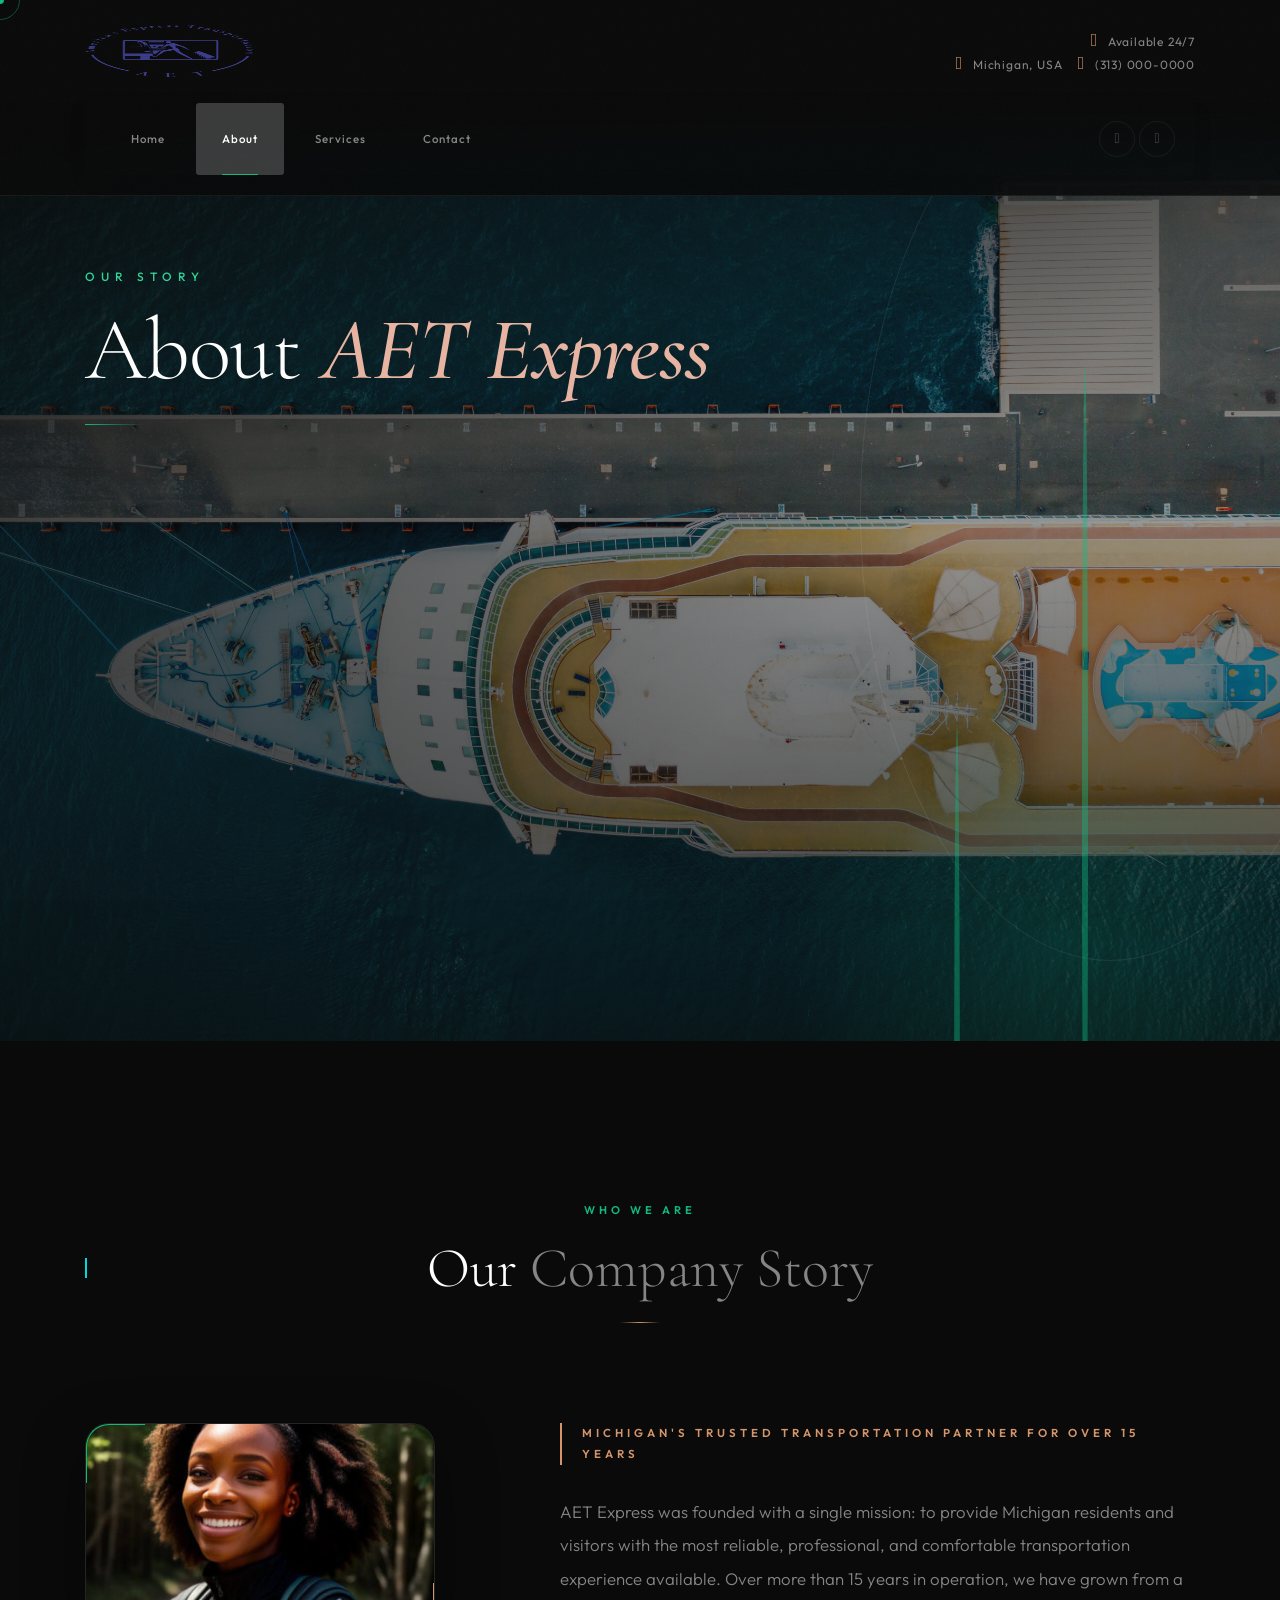
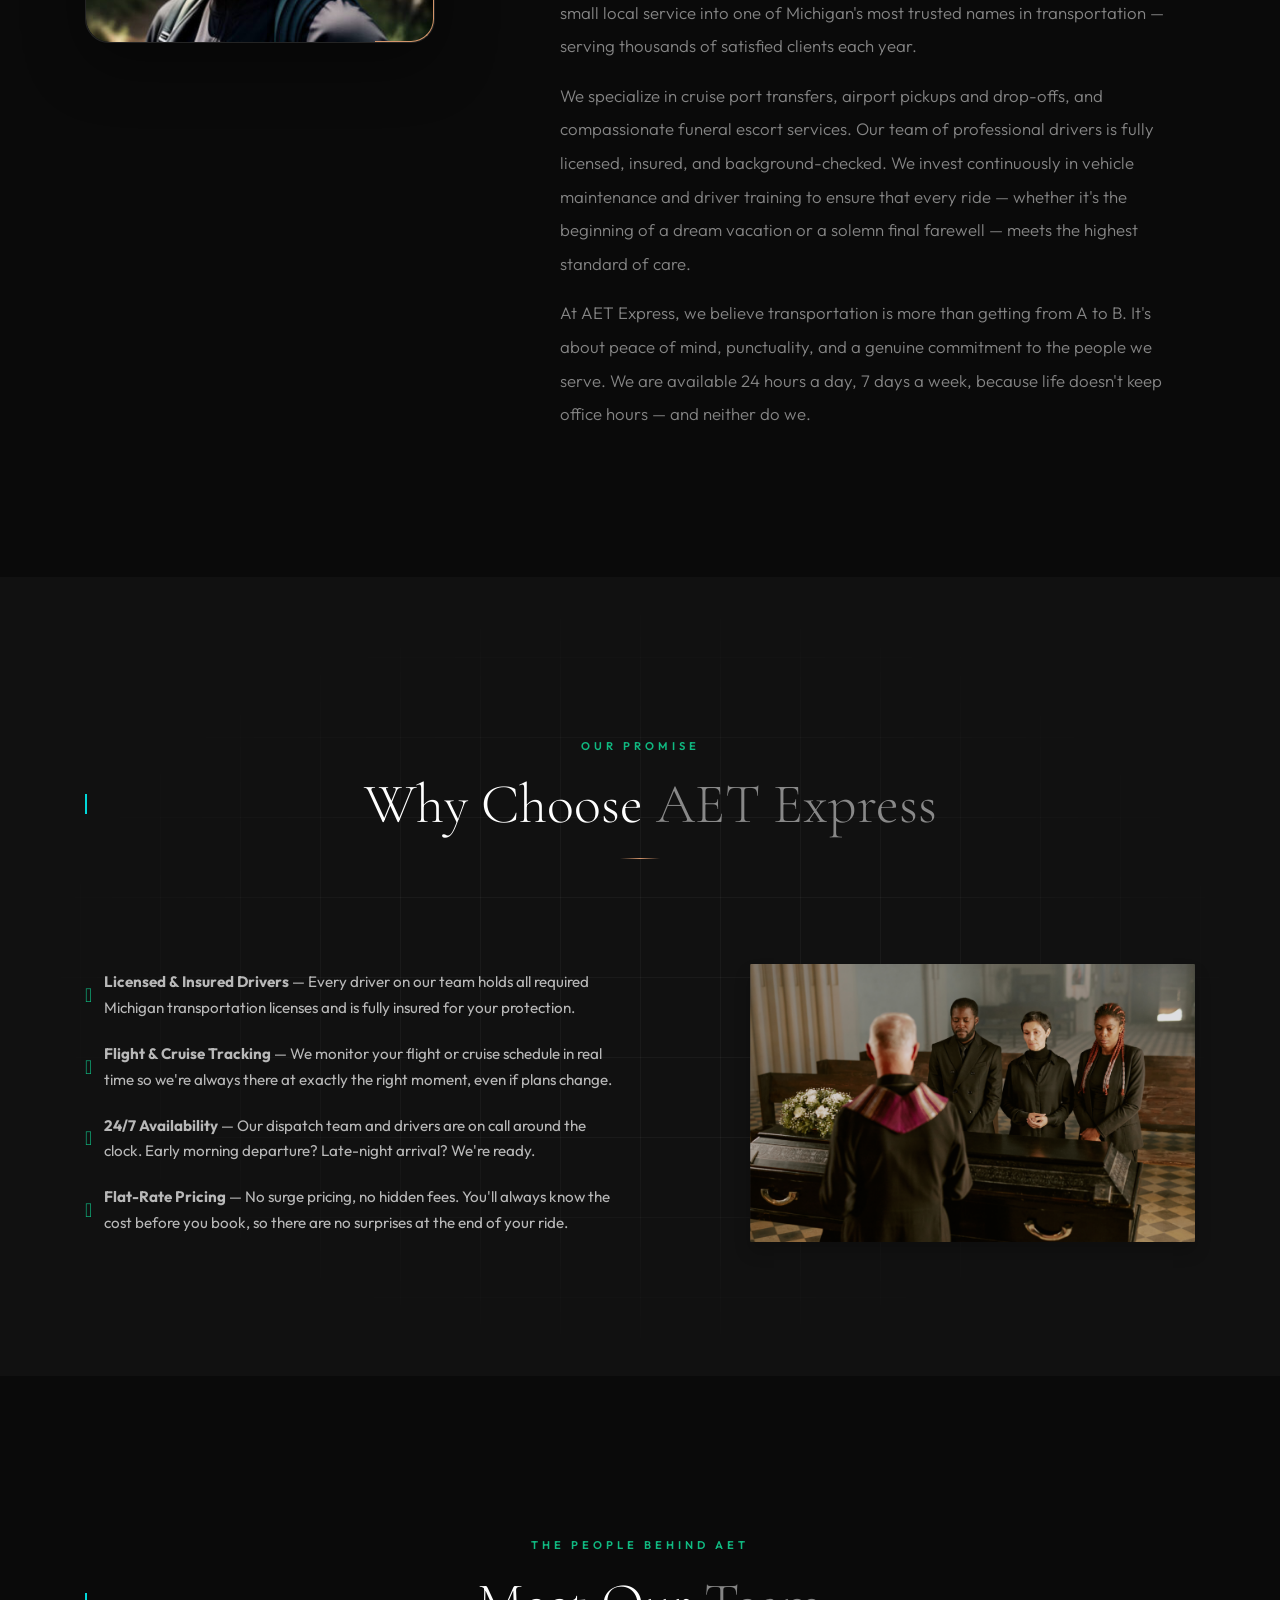
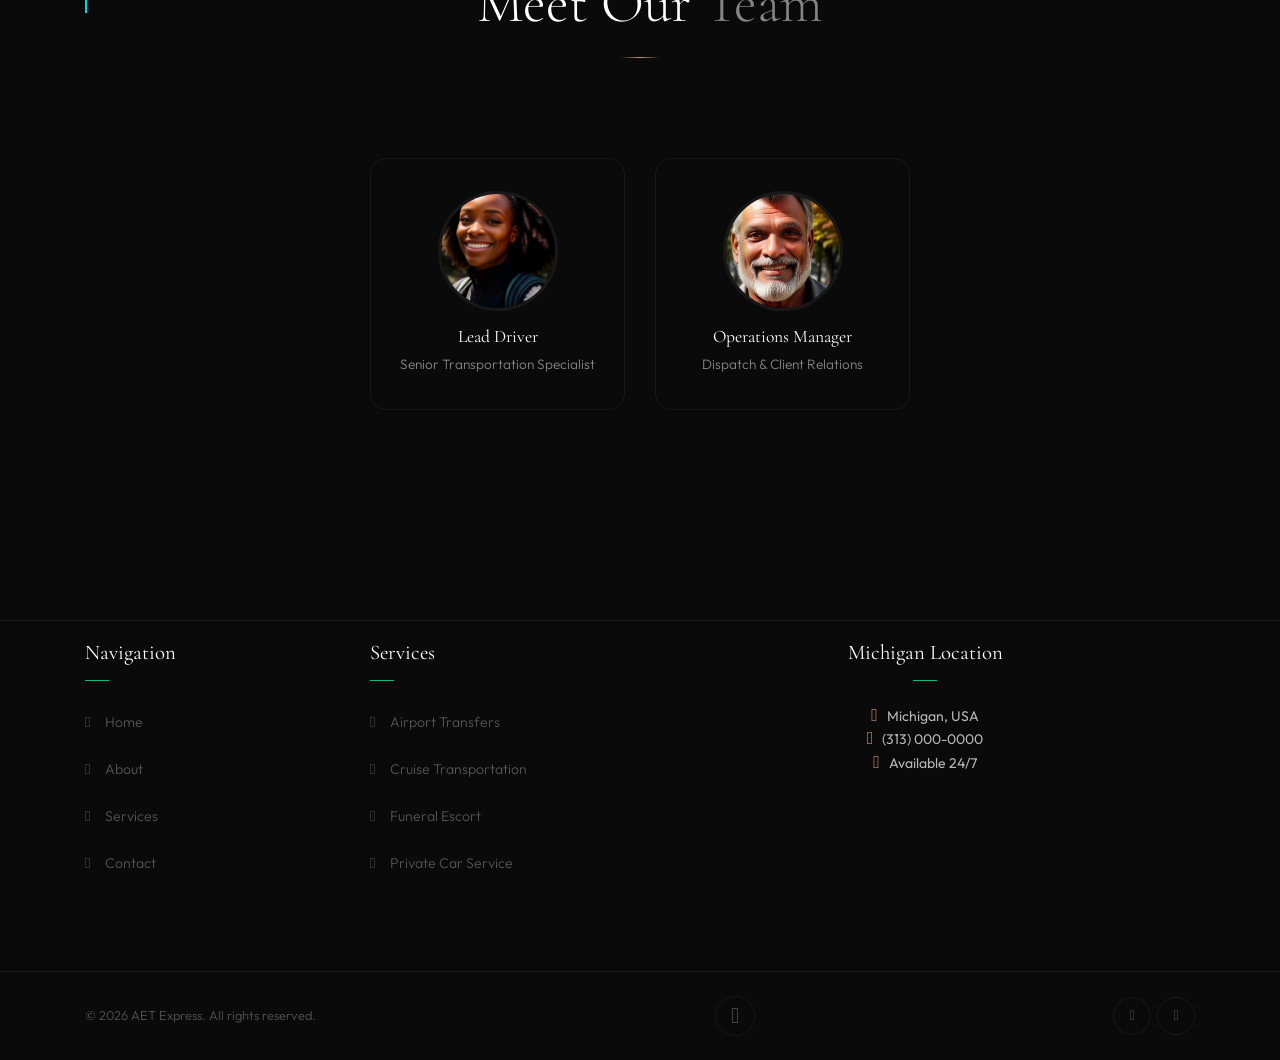
==== about.html @ 07eebfe8 "Initial commit - AET Express static site" ====
<!doctype html>
<html class="no-js" lang="en">
<head>
    <meta charset="UTF-8">
    <meta http-equiv="Content-Security-Policy" content="upgrade-insecure-requests">
    <meta name="viewport" content="width=device-width, initial-scale=1.0">
    <meta http-equiv="X-UA-Compatible" content="ie=edge">
    <meta name="description" content="About AET Express — Michigan's trusted transportation company with 15+ years of experience in cruise, airport, and funeral escort services.">
    <title>About Us | AET Express</title>
    <link rel="icon" href="favicon.ico">
    <link rel="stylesheet" href="assets/plugins/bootstrap/css/bootstrap.min.css">
    <link rel="stylesheet" href="assets/plugins/aos/aos.min.css">
    <link rel="stylesheet" href="assets/css/main.css">
    <link rel="stylesheet" href="assets/css/redesign.css">
    <style>
        .why-choose-list { list-style:none;padding:0;margin:0; }
        .why-choose-list li { display:flex;align-items:center;gap:12px;padding:10px 0;font-size:.95rem;color:var(--white-70); }
        .why-choose-list li .zmdi { font-size:20px;color:var(--emerald);flex-shrink:0; }
        .team-card { background:var(--card-bg);border:1px solid var(--border);border-radius:16px;padding:32px 24px;text-align:center;transition:all var(--t); }
        .team-card:hover { border-color:var(--emerald);box-shadow:0 8px 40px rgba(16,185,129,.12); }
        .team-card img { width:120px;height:120px;object-fit:cover;border-radius:50%;border:3px solid var(--border);margin-bottom:16px;transition:all var(--t); }
        .team-card:hover img { border-color:var(--emerald); }
        .team-card h5 { color:var(--white);font-family:var(--font-display);font-size:1.1rem;margin-bottom:4px; }
        .team-card p { color:var(--white-50);font-size:.85rem;margin:0; }
    </style>
</head>
<body>

<div id="loading" class="page-loader-wrapper">
    <div class="loader">
        <div class="m-t-30"><img class="zmdi-hc-spin" src="assets/images/loader.svg" width="48" height="48" alt="Loading"></div>
        <p>AET Express</p>
    </div>
</div>

<div class="wrapper">
    <div class="main_header">
        <header id="header">
            <div class="container">
                <div class="head">
                    <div class="row align-items-center">
                        <div class="col-lg-4 col-sm-5">
                            <div class="left">
                                <a href="index.html" class="navbar-brand"><img src="assets/images/logo.png" alt="AET Express" style="max-height:52px;"></a>
                            </div>
                        </div>
                        <div class="col-lg-8 col-sm-7">
                            <div class="text-right d-none d-md-block">
                                <p class="col-white m-b-0 p-t-5"><i class="zmdi zmdi-time"></i> Available 24/7</p>
                                <p class="col-white m-b-0"><i class="zmdi zmdi-pin"></i> Michigan, USA &nbsp;&nbsp; <i class="zmdi zmdi-phone"></i> (313) 000-0000</p>
                            </div>
                        </div>
                    </div>
                </div>
            </div>
        </header>

        <div id="navbar">
            <div class="container">
                <nav class="navbar navbar-expand-lg navbar-light bg-light">
                    <button class="navbar-toggler navbar-toggler-right collapsed" type="button" data-toggle="collapse"
                            data-target="#navbarMenu" aria-expanded="false" aria-label="Toggle navigation">
                        <span class="navbar-toggler-icon"></span>
                    </button>
                    <div class="collapse navbar-collapse" id="navbarMenu">
                        <ul class="navbar-nav mr-auto">
                            <li class="nav-item"><a class="nav-link" href="index.html">Home</a></li>
                            <li class="nav-item active"><a class="nav-link" href="about.html">About</a></li>
                            <li class="nav-item"><a class="nav-link" href="services.html">Services</a></li>
                            <li class="nav-item"><a class="nav-link" href="contact.html">Contact</a></li>
                        </ul>
                    </div>
                    <div class="social float-md-right">
                        <a href="#" aria-label="Facebook"><i class="zmdi zmdi-facebook"></i></a>
                        <a href="#" aria-label="Instagram"><i class="zmdi zmdi-instagram"></i></a>
                    </div>
                </nav>
            </div>
        </div>
    </div>

    <!-- ========== INNER BANNER ========== -->
    <section id="hero">
        <div class="slider" style="background-image:url(assets/images/hero-cruise.jpg)">
            <div class="hero-decoration hero-ring"></div>
            <div class="hero-decoration hero-dot hero-dot-1"></div>
            <div class="hero-decoration hero-dot hero-dot-2"></div>

            <div class="container">
                <div class="slider_text" data-aos="fade-up" data-aos-duration="1200">
                    <h3 class="title"><span>Our Story</span>
                        About <strong>AET Express</strong></h3>
                    <div class="hero-accent-line"></div>
                </div>
            </div>
        </div>
    </section>

    <!-- ========== CONTENT ========== -->
    <section class="main-section">

        <!-- Company History -->
        <div class="about-us-section">
            <div class="container">
                <div class="row">
                    <div class="section-title col-12" data-aos="fade-up">
                        <span class="section-subtitle">Who We Are</span>
                        <h2>Our <span>Company Story</span></h2>
                        <div class="section-divider"></div>
                    </div>
                </div>
                <div class="row align-items-start justify-content-between">
                    <div class="col-lg-4 col-md-4" data-aos="fade-up" data-aos-delay="100">
                        <div class="box-img box-shadow">
                            <img src="assets/images/team1.jpg" alt="AET Express Team">
                        </div>
                    </div>
                    <div class="col-lg-7 col-md-7" data-aos="fade-up" data-aos-delay="200">
                        <div class="page-text">
                            <div class="section-top">
                                <p>Michigan's trusted transportation partner for over 15 years</p>
                            </div>
                            <p>AET Express was founded with a single mission: to provide Michigan residents and visitors with the most reliable, professional, and comfortable transportation experience available. Over more than 15 years in operation, we have grown from a small local service into one of Michigan's most trusted names in transportation — serving thousands of satisfied clients each year.</p>
                            <p>We specialize in cruise port transfers, airport pickups and drop-offs, and compassionate funeral escort services. Our team of professional drivers is fully licensed, insured, and background-checked. We invest continuously in vehicle maintenance and driver training to ensure that every ride — whether it's the beginning of a dream vacation or a solemn final farewell — meets the highest standard of care.</p>
                            <p>At AET Express, we believe transportation is more than getting from A to B. It's about peace of mind, punctuality, and a genuine commitment to the people we serve. We are available 24 hours a day, 7 days a week, because life doesn't keep office hours — and neither do we.</p>
                        </div>
                    </div>
                </div>
            </div>
        </div>

        <!-- Why Choose Us -->
        <div class="our-best-service xl-slategray section-65-100">
            <div class="container">
                <div class="row">
                    <div class="section-title col-12" data-aos="fade-up">
                        <span class="section-subtitle">Our Promise</span>
                        <h2>Why Choose <span>AET Express</span></h2>
                        <div class="section-divider"></div>
                    </div>
                </div>
                <div class="row align-items-center justify-content-between">
                    <div class="col-lg-6 col-md-6" data-aos="fade-up" data-aos-delay="100">
                        <ul class="why-choose-list">
                            <li><i class="zmdi zmdi-check-circle"></i> <span><strong>Licensed &amp; Insured Drivers</strong> — Every driver on our team holds all required Michigan transportation licenses and is fully insured for your protection.</span></li>
                            <li><i class="zmdi zmdi-check-circle"></i> <span><strong>Flight &amp; Cruise Tracking</strong> — We monitor your flight or cruise schedule in real time so we're always there at exactly the right moment, even if plans change.</span></li>
                            <li><i class="zmdi zmdi-check-circle"></i> <span><strong>24/7 Availability</strong> — Our dispatch team and drivers are on call around the clock. Early morning departure? Late-night arrival? We're ready.</span></li>
                            <li><i class="zmdi zmdi-check-circle"></i> <span><strong>Flat-Rate Pricing</strong> — No surge pricing, no hidden fees. You'll always know the cost before you book, so there are no surprises at the end of your ride.</span></li>
                        </ul>
                    </div>
                    <div class="col-lg-5 col-md-6" data-aos="fade-up" data-aos-delay="200">
                        <div class="box-img box-shadow">
                            <img src="assets/images/funeral.png" alt="Professional Transportation">
                        </div>
                    </div>
                </div>
            </div>
        </div>

        <!-- Team -->
        <div class="about-us-section">
            <div class="container">
                <div class="row">
                    <div class="section-title col-12" data-aos="fade-up">
                        <span class="section-subtitle">The People Behind AET</span>
                        <h2>Meet Our <span>Team</span></h2>
                        <div class="section-divider"></div>
                    </div>
                </div>
                <div class="row justify-content-center">
                    <div class="col-lg-3 col-md-5 col-sm-6 m-b-30" data-aos="fade-up" data-aos-delay="0">
                        <div class="team-card">
                            <img src="assets/images/team1.jpg" alt="Team Member">
                            <h5>Lead Driver</h5>
                            <p>Senior Transportation Specialist</p>
                        </div>
                    </div>
                    <div class="col-lg-3 col-md-5 col-sm-6 m-b-30" data-aos="fade-up" data-aos-delay="100">
                        <div class="team-card">
                            <img src="assets/images/team2.jpg" alt="Team Member">
                            <h5>Operations Manager</h5>
                            <p>Dispatch &amp; Client Relations</p>
                        </div>
                    </div>
                </div>
            </div>
        </div>

    </section>

    <!-- ========== FOOTER ========== -->
    <footer id="footer">
        <div class="container">
            <div class="row" data-aos="fade-up">
                <div class="col-lg-3 col-md-6">
                    <div class="fcard links">
                        <h5 class="title">Navigation</h5>
                        <ul class="list-unstyled">
                            <li><a href="index.html">Home</a></li>
                            <li><a href="about.html">About</a></li>
                            <li><a href="services.html">Services</a></li>
                            <li><a href="contact.html">Contact</a></li>
                        </ul>
                    </div>
                </div>
                <div class="col-lg-3 col-md-6">
                    <div class="fcard links">
                        <h5 class="title">Services</h5>
                        <ul class="list-unstyled">
                            <li><a href="services.html">Airport Transfers</a></li>
                            <li><a href="services.html">Cruise Transportation</a></li>
                            <li><a href="services.html">Funeral Escort</a></li>
                            <li><a href="services.html">Private Car Service</a></li>
                        </ul>
                    </div>
                </div>
                <div class="col-lg-6 col-md-12">
                    <div class="fcard links text-center">
                        <h5 class="title">Michigan Location</h5>
                        <i class="zmdi zmdi-pin"></i> Michigan, USA<br>
                        <i class="zmdi zmdi-phone"></i> (313) 000-0000<br>
                        <i class="zmdi zmdi-time"></i> Available 24/7
                    </div>
                </div>
            </div>
        </div>
        <div class="copyright">
            <div class="container">
                <div class="row align-items-center">
                    <div class="col-lg-6 col-md-6"><small>&copy; 2026 AET Express. All rights reserved.</small></div>
                    <div class="col-lg-2 col-md-2 text-center"><div class="up"><a href="#header"><i class="zmdi zmdi-caret-up-circle"></i></a></div></div>
                    <div class="col-lg-4 col-md-4">
                        <div class="social float-md-right">
                            <a href="#"><i class="zmdi zmdi-facebook"></i></a>
                            <a href="#"><i class="zmdi zmdi-instagram"></i></a>
                        </div>
                    </div>
                </div>
            </div>
        </div>
    </footer>
</div>

<script src="assets/bundles/libscripts.bundle.js"></script>
<script src="assets/js/app.js"></script>
<script src="assets/js/premium.js"></script>
</body>
</html>
---- assets/css/main.css ----
@import url("https://fonts.googleapis.com/css?family=Montserrat:300,400,500,600,700");
@font-face{
    font-family:'Material Icons';
    font-style:normal;
    font-weight:400;
    src:local("Material Icons"),local("MaterialIcons-Regular"),url(https://fonts.gstatic.com/s/materialicons/v19/2fcrYFNaTjcS6g4U3t-Y5ZjZjT5FdEJ140U2DJYC3mY.woff2) format("woff2")
}
.testimonial-text {
  margin-top: 25px;
  color: #fff;
  padding: 1.5rem 1.5rem;
  background-color: #00CFD1;
  position: relative;
}

.testimonial-text:after {
  content: "";
  position: absolute;
  top: 100%;
  left: 25px;
  width: 0px;
  height: 0px;
  border-top: 15px solid #00CFD1;
  border-left: 15px solid transparent;
  border-right: 15px solid transparent;
}
.material-icons{
    font-family:'Material Icons';
    font-weight:normal;
    font-style:normal;
    font-size:24px;
    line-height:1;
    letter-spacing:normal;
    text-transform:none;
    display:inline-block;
    white-space:nowrap;
    word-wrap:normal;
    direction:ltr;
    -webkit-font-feature-settings:'liga';
    -webkit-font-smoothing:antialiased
}
.bootstrap-switch{
    display:inline-block;
    direction:ltr;
    cursor:pointer;
    border-radius:30px;
    border:0;
    position:relative;
    text-align:left;
    margin-bottom:10px;
    line-height:8px;
    width:59px !important;
    height:22px;
    outline:none;
    z-index:0;
    -webkit-user-select:none;
    -moz-user-select:none;
    -ms-user-select:none;
    user-select:none;
    vertical-align:middle;
    -webkit-transition:border-color ease-in-out .15s, box-shadow ease-in-out .15s;
    transition:border-color ease-in-out .15s, box-shadow ease-in-out .15s;
    margin-right:20px;
    background:rgba(44,44,44,0.2)
}
.bootstrap-switch .bootstrap-switch-container{
    display:inline-flex;
    top:0;
    height:22px;
    border-radius:4px;
    -webkit-transform:translate3d(0, 0, 0);
    transform:translate3d(0, 0, 0);
    width:100px !important
}
.bootstrap-switch .bootstrap-switch-handle-on,.bootstrap-switch .bootstrap-switch-handle-off,.bootstrap-switch .bootstrap-switch-label{
    -webkit-box-sizing:border-box;
    -moz-box-sizing:border-box;
    box-sizing:border-box;
    cursor:pointer;
    display:inline-block !important;
    height:100%;
    color:#fff;
    padding:6px 12px;
    font-size:11px;
    text-indent:-5px;
    line-height:15px;
    -webkit-transition:0.25s ease-out;
    transition:0.25s ease-out
}
.bootstrap-switch .bootstrap-switch-handle-on,.bootstrap-switch .bootstrap-switch-handle-off{
    text-align:center;
    z-index:1;
    float:left;
    line-height:11px;
    width:50% !important
}
.bootstrap-switch .bootstrap-switch-handle-on.bootstrap-switch-brown,.bootstrap-switch .bootstrap-switch-handle-off.bootstrap-switch-brown{
    color:#fff;
    background:#f96332
}
.bootstrap-switch .bootstrap-switch-handle-on.bootstrap-switch-blue,.bootstrap-switch .bootstrap-switch-handle-off.bootstrap-switch-blue{
    color:#fff;
    background:#2CA8FF
}
.bootstrap-switch .bootstrap-switch-handle-on.bootstrap-switch-green,.bootstrap-switch .bootstrap-switch-handle-off.bootstrap-switch-green{
    color:#fff;
    background:#18ce0f
}
.bootstrap-switch .bootstrap-switch-handle-on.bootstrap-switch-orange,.bootstrap-switch .bootstrap-switch-handle-off.bootstrap-switch-orange{
    background:#FFB236;
    color:#fff
}
.bootstrap-switch .bootstrap-switch-handle-on.bootstrap-switch-red,.bootstrap-switch .bootstrap-switch-handle-off.bootstrap-switch-red{
    color:#fff;
    background:#FF3636
}
.bootstrap-switch .bootstrap-switch-handle-on.bootstrap-switch-default,.bootstrap-switch .bootstrap-switch-handle-off.bootstrap-switch-default{
    color:#fff
}
.bootstrap-switch .bootstrap-switch-label{
    text-align:center;
    z-index:100;
    color:#333333;
    background:#ffffff;
    width:22px !important;
    height:22px !important;
    margin:0px -11px;
    border-radius:20px;
    position:absolute;
    float:left;
    top:0;
    left:50%;
    padding:0;
    box-shadow:0 1px 11px rgba(0,0,0,0.25)
}
.bootstrap-switch.bootstrap-switch-off .bootstrap-switch-label{
    background-color:rgba(23,23,23,0.4)
}
.bootstrap-switch.bootstrap-switch-on:hover .bootstrap-switch-label{
    width:27px !important;
    margin-left:-16px
}
.bootstrap-switch.bootstrap-switch-off:hover .bootstrap-switch-label{
    width:27px !important;
    margin-left:-11px
}
.bootstrap-switch .bootstrap-switch-handle-on{
    border-bottom-left-radius:3px;
    border-top-left-radius:3px
}
.bootstrap-switch .bootstrap-switch-handle-off{
    text-indent:6px
}
.bootstrap-switch input[type='radio'],.bootstrap-switch input[type='checkbox']{
    position:absolute !important;
    top:0;
    left:0;
    opacity:0;
    filter:alpha(opacity=0);
    z-index:-1
}
.bootstrap-switch input[type='radio'].form-control,.bootstrap-switch input[type='checkbox'].form-control{
    height:auto
}
.bootstrap-switch.bootstrap-switch-mini .bootstrap-switch-handle-on,.bootstrap-switch.bootstrap-switch-mini .bootstrap-switch-handle-off,.bootstrap-switch.bootstrap-switch-mini .bootstrap-switch-label{
    padding:1px 5px;
    font-size:12px;
    line-height:1.5
}
.bootstrap-switch.bootstrap-switch-small .bootstrap-switch-handle-on,.bootstrap-switch.bootstrap-switch-small .bootstrap-switch-handle-off,.bootstrap-switch.bootstrap-switch-small .bootstrap-switch-label{
    padding:5px 10px;
    font-size:12px;
    line-height:1.5
}
.bootstrap-switch.bootstrap-switch-large .bootstrap-switch-handle-on,.bootstrap-switch.bootstrap-switch-large .bootstrap-switch-handle-off,.bootstrap-switch.bootstrap-switch-large .bootstrap-switch-label{
    padding:6px 16px;
    font-size:18px;
    line-height:1.33
}
.bootstrap-switch.bootstrap-switch-disabled,.bootstrap-switch.bootstrap-switch-readonly,.bootstrap-switch.bootstrap-switch-indeterminate{
    cursor:default !important
}
.bootstrap-switch.bootstrap-switch-disabled .bootstrap-switch-handle-on,.bootstrap-switch.bootstrap-switch-readonly .bootstrap-switch-handle-on,.bootstrap-switch.bootstrap-switch-indeterminate .bootstrap-switch-handle-on,.bootstrap-switch.bootstrap-switch-disabled .bootstrap-switch-handle-off,.bootstrap-switch.bootstrap-switch-readonly .bootstrap-switch-handle-off,.bootstrap-switch.bootstrap-switch-indeterminate .bootstrap-switch-handle-off,.bootstrap-switch.bootstrap-switch-disabled .bootstrap-switch-label,.bootstrap-switch.bootstrap-switch-readonly .bootstrap-switch-label,.bootstrap-switch.bootstrap-switch-indeterminate .bootstrap-switch-label{
    opacity:0.5;
    filter:alpha(opacity=50);
    cursor:default !important
}
.bootstrap-switch.bootstrap-switch-animate .bootstrap-switch-container{
    -webkit-transition:margin-left 0.5s;
    transition:margin-left 0.5s
}
.bootstrap-switch.bootstrap-switch-inverse .bootstrap-switch-handle-on{
    border-bottom-left-radius:0;
    border-top-left-radius:0;
    border-bottom-right-radius:3px;
    border-top-right-radius:3px
}
.bootstrap-switch.bootstrap-switch-inverse .bootstrap-switch-handle-off{
    border-bottom-right-radius:0;
    border-top-right-radius:0;
    border-bottom-left-radius:3px;
    border-top-left-radius:3px
}
.bootstrap-switch.bootstrap-switch-on .bootstrap-switch-container{
    margin-left:-2px !important
}
.bootstrap-switch.bootstrap-switch-off .bootstrap-switch-container{
    margin-left:-39px !important
}
.bootstrap-switch.bootstrap-switch-on .bootstrap-switch-label:before{
    background-color:#FFFFFF
}
.bootstrap-switch.bootstrap-switch-on .bootstrap-switch-red ~ .bootstrap-switch-default{
    background-color:#FF3636
}
.bootstrap-switch.bootstrap-switch-on .bootstrap-switch-orange ~ .bootstrap-switch-default{
    background-color:#FFB236
}
.bootstrap-switch.bootstrap-switch-on .bootstrap-switch-green ~ .bootstrap-switch-default{
    background-color:#18ce0f
}
.bootstrap-switch.bootstrap-switch-on .bootstrap-switch-brown ~ .bootstrap-switch-default{
    background-color:#f96332
}
.bootstrap-switch.bootstrap-switch-on .bootstrap-switch-blue ~ .bootstrap-switch-default{
    background-color:#2CA8FF
}
.bootstrap-switch.bootstrap-switch-off .bootstrap-switch-red,.bootstrap-switch.bootstrap-switch-off .bootstrap-switch-brown,.bootstrap-switch.bootstrap-switch-off .bootstrap-switch-blue,.bootstrap-switch.bootstrap-switch-off .bootstrap-switch-orange,.bootstrap-switch.bootstrap-switch-off .bootstrap-switch-green{
    background-color:#E3E3E3
}
.bootstrap-switch-off .bootstrap-switch-handle-on{
    opacity:0
}
.bootstrap-switch-on .bootstrap-switch-handle-off{
    opacity:0
}
/*! nouislider - 9.1.0 - 2016-12-10 16:00:32 */
.noUi-target,.noUi-target *{
    -webkit-touch-callout:none;
    -webkit-tap-highlight-color:rgba(0,0,0,0);
    -webkit-user-select:none;
    -ms-touch-action:none;
    touch-action:none;
    -ms-user-select:none;
    -moz-user-select:none;
    user-select:none;
    -moz-box-sizing:border-box;
    box-sizing:border-box
}
.noUi-target{
    position:relative;
    direction:ltr
}
.noUi-base{
    width:100%;
    height:100%;
    position:relative;
    z-index:1
}
.noUi-connect{
    position:absolute;
    right:0;
    top:0;
    left:0;
    bottom:0
}
.noUi-origin{
    position:absolute;
    height:0;
    width:0
}
.noUi-handle{
    position:relative;
    z-index:1
}
.noUi-state-tap .noUi-connect,.noUi-state-tap .noUi-origin{
    -webkit-transition:top 0.3s, right 0.3s, bottom 0.3s, left 0.3s;
    transition:top 0.3s, right 0.3s, bottom 0.3s, left 0.3s
}
.noUi-state-drag *{
    cursor:inherit !important
}
.noUi-base,.noUi-handle{
    -webkit-transform:translate3d(0, 0, 0);
    transform:translate3d(0, 0, 0)
}
.noUi-horizontal{
    height:1px
}
.noUi-horizontal .noUi-handle{
    border-radius:50%;
    background-color:#fff;
    box-shadow:0 1px 13px 0 rgba(0,0,0,0.2);
    height:15px;
    width:15px;
    cursor:pointer;
    margin-left:-10px;
    margin-top:-7px
}
.noUi-vertical{
    width:18px
}
.noUi-vertical .noUi-handle{
    width:28px;
    height:34px;
    left:-6px;
    top:-17px
}
.noUi-target{
    background-color:rgba(182,182,182,0.3);
    border-radius:3px
}
.noUi-connect{
    background:#888;
    border-radius:3px;
    -webkit-transition:background 450ms;
    transition:background 450ms
}
.noUi-draggable{
    cursor:ew-resize
}
.noUi-vertical .noUi-draggable{
    cursor:ns-resize
}
.noUi-handle{
    border-radius:3px;
    background:#FFF;
    cursor:default;
    box-shadow:inset 0 0 1px #FFF, inset 0 1px 7px #EBEBEB, 0 3px 6px -3px #BBB;
    -webkit-transition:300ms ease 0s;
    -moz-transition:300ms ease 0s;
    -ms-transition:300ms ease 0s;
    -o-transform:300ms ease 0s;
    transition:300ms ease 0s
}
.noUi-active{
    -webkit-transform:scale3d(1.5, 1.5, 1);
    -moz-transform:scale3d(1.5, 1.5, 1);
    -ms-transform:scale3d(1.5, 1.5, 1);
    -o-transform:scale3d(1.5, 1.5, 1);
    transform:scale3d(1.5, 1.5, 1)
}
[disabled] .noUi-connect{
    background:#B8B8B8
}
[disabled].noUi-target,[disabled].noUi-handle,[disabled] .noUi-handle{
    cursor:not-allowed
}
.noUi-pips,.noUi-pips *{
    -moz-box-sizing:border-box;
    box-sizing:border-box
}
.noUi-pips{
    position:absolute;
    color:#999
}
.noUi-value{
    position:absolute;
    text-align:center
}
.noUi-value-sub{
    color:#ccc;
    font-size:10px
}
.noUi-marker{
    position:absolute;
    background:#CCC
}
.noUi-marker-sub{
    background:#AAA
}
.noUi-marker-large{
    background:#AAA
}
.noUi-pips-horizontal{
    padding:10px 0;
    height:80px;
    top:100%;
    left:0;
    width:100%
}
.noUi-value-horizontal{
    -webkit-transform:translate3d(-50%, 50%, 0);
    transform:translate3d(-50%, 50%, 0)
}
.noUi-marker-horizontal.noUi-marker{
    margin-left:-1px;
    width:2px;
    height:5px
}
.noUi-marker-horizontal.noUi-marker-sub{
    height:10px
}
.noUi-marker-horizontal.noUi-marker-large{
    height:15px
}
.noUi-pips-vertical{
    padding:0 10px;
    height:100%;
    top:0;
    left:100%
}
.noUi-value-vertical{
    -webkit-transform:translate3d(0, 50%, 0);
    transform:translate3d(0, 50%, 0);
    padding-left:25px
}
.noUi-marker-vertical.noUi-marker{
    width:5px;
    height:2px;
    margin-top:-1px
}
.noUi-marker-vertical.noUi-marker-sub{
    width:10px
}
.noUi-marker-vertical.noUi-marker-large{
    width:15px
}
.noUi-tooltip{
    display:block;
    position:absolute;
    border:1px solid #D9D9D9;
    border-radius:3px;
    background:#fff;
    color:#000;
    padding:5px;
    text-align:center
}
.noUi-horizontal .noUi-tooltip{
    -webkit-transform:translate(-50%, 0);
    transform:translate(-50%, 0);
    left:50%;
    bottom:120%
}
.noUi-vertical .noUi-tooltip{
    -webkit-transform:translate(0, -50%);
    transform:translate(0, -50%);
    top:50%;
    right:120%
}
.slider.slider-neutral .noUi-connect,.slider.slider-neutral.noUi-connect{
    background-color:#fff
}
.slider.slider-neutral.noUi-target{
    background-color:rgba(255,255,255,0.3)
}
.slider.slider-neutral .noUi-handle{
    background-color:#fff
}
.slider.slider-primary .noUi-connect,.slider.slider-primary.noUi-connect{
    background-color:#f96332
}
.slider.slider-primary.noUi-target{
    background-color:rgba(249,99,50,0.3)
}
.slider.slider-primary .noUi-handle{
    background-color:#f96332
}
.slider.slider-info .noUi-connect,.slider.slider-info.noUi-connect{
    background-color:#2CA8FF
}
.slider.slider-info.noUi-target{
    background-color:rgba(44,168,255,0.3)
}
.slider.slider-info .noUi-handle{
    background-color:#2CA8FF
}
.slider.slider-success .noUi-connect,.slider.slider-success.noUi-connect{
    background-color:#18ce0f
}
.slider.slider-success.noUi-target{
    background-color:rgba(24,206,15,0.3)
}
.slider.slider-success .noUi-handle{
    background-color:#18ce0f
}
.slider.slider-warning .noUi-connect,.slider.slider-warning.noUi-connect{
    background-color:#FFB236
}
.slider.slider-warning.noUi-target{
    background-color:rgba(255,178,54,0.3)
}
.slider.slider-warning .noUi-handle{
    background-color:#FFB236
}
.slider.slider-danger .noUi-connect,.slider.slider-danger.noUi-connect{
    background-color:#FF3636
}
.slider.slider-danger.noUi-target{
    background-color:rgba(255,54,54,0.3)
}
.slider.slider-danger .noUi-handle{
    background-color:#FF3636
}
/*! * Datepicker for Bootstrap v1.7.0-dev (https://github.com/uxsolutions/bootstrap-datepicker) * * Licensed under the Apache License v2.0 (http://www.apache.org/licenses/LICENSE-2.0) */
.datepicker{
    padding:8px 6px;
    -webkit-border-radius:4px;
    -moz-border-radius:4px;
    border-radius:4px;
    direction:ltr;
    -webkit-transform:translate3d(0, -40px, 0);
    -moz-transform:translate3d(0, -40px, 0);
    -o-transform:translate3d(0, -40px, 0);
    -ms-transform:translate3d(0, -40px, 0);
    transform:translate3d(0, -40px, 0);
    transition:all 0.3s cubic-bezier(0.215, 0.61, 0.355, 1) 0s,opacity 0.3s ease 0s,height 0s linear 0.35s;
    opacity:0;
    filter:alpha(opacity=0);
    visibility:hidden;
    display:block;
    width:254px;
    max-width:254px
}
.datepicker.dropdown-menu:before{
    display:none
}
.datepicker.datepicker-primary{
    background-color:#f96332
}
.datepicker.datepicker-primary th,.datepicker.datepicker-primary .day div,.datepicker.datepicker-primary table tr td span{
    color:#fff
}
.datepicker.datepicker-primary:after{
    border-bottom-color:#f96332
}
.datepicker.datepicker-primary.datepicker-orient-top:after{
    border-top-color:#f96332
}
.datepicker.datepicker-primary .dow{
    color:rgba(255,255,255,0.8)
}
.datepicker.datepicker-primary table tr td.old div,.datepicker.datepicker-primary table tr td.new div,.datepicker.datepicker-primary table tr td span.old,.datepicker.datepicker-primary table tr td span.new{
    color:rgba(255,255,255,0.4)
}
.datepicker.datepicker-primary table tr td span:hover,.datepicker.datepicker-primary table tr td span.focused{
    background:rgba(255,255,255,0.1)
}
.datepicker.datepicker-primary .datepicker-switch:hover,.datepicker.datepicker-primary .prev:hover,.datepicker.datepicker-primary .next:hover,.datepicker.datepicker-primary tfoot tr th:hover{
    background:rgba(255,255,255,0.2)
}
.datepicker.datepicker-primary table tr td.active div,.datepicker.datepicker-primary table tr td.active:hover div,.datepicker.datepicker-primary table tr td.active.disabled div,.datepicker.datepicker-primary table tr td.active.disabled:hover div{
    background-color:#fff;
    color:#f96332
}
.datepicker.datepicker-primary table tr td.day:hover div,.datepicker.datepicker-primary table tr td.day.focused div{
    background:rgba(255,255,255,0.2)
}
.datepicker.datepicker-primary table tr td.active:hover div,.datepicker.datepicker-primary table tr td.active:hover:hover div,.datepicker.datepicker-primary table tr td.active.disabled:hover div,.datepicker.datepicker-primary table tr td.active.disabled:hover:hover div,.datepicker.datepicker-primary table tr td.active:active div,.datepicker.datepicker-primary table tr td.active:hover:active div,.datepicker.datepicker-primary table tr td.active.disabled:active div,.datepicker.datepicker-primary table tr td.active.disabled:hover:active div,.datepicker.datepicker-primary table tr td.active.active div,.datepicker.datepicker-primary table tr td.active:hover.active div,.datepicker.datepicker-primary table tr td.active.disabled.active div,.datepicker.datepicker-primary table tr td.active.disabled:hover.active div,.datepicker.datepicker-primary table tr td.active.disabled div,.datepicker.datepicker-primary table tr td.active:hover.disabled div,.datepicker.datepicker-primary table tr td.active.disabled.disabled div,.datepicker.datepicker-primary table tr td.active.disabled:hover.disabled div,.datepicker.datepicker-primary table tr td.active[disabled] div,.datepicker.datepicker-primary table tr td.active:hover[disabled] div,.datepicker.datepicker-primary table tr td.active.disabled[disabled] div,.datepicker.datepicker-primary table tr td.active.disabled:hover[disabled] div,.datepicker.datepicker-primary table tr td span.active:hover,.datepicker.datepicker-primary table tr td span.active:hover:hover,.datepicker.datepicker-primary table tr td span.active.disabled:hover,.datepicker.datepicker-primary table tr td span.active.disabled:hover:hover,.datepicker.datepicker-primary table tr td span.active:active,.datepicker.datepicker-primary table tr td span.active:hover:active,.datepicker.datepicker-primary table tr td span.active.disabled:active,.datepicker.datepicker-primary table tr td span.active.disabled:hover:active,.datepicker.datepicker-primary table tr td span.active.active,.datepicker.datepicker-primary table tr td span.active:hover.active,.datepicker.datepicker-primary table tr td span.active.disabled.active,.datepicker.datepicker-primary table tr td span.active.disabled:hover.active,.datepicker.datepicker-primary table tr td span.active.disabled,.datepicker.datepicker-primary table tr td span.active:hover.disabled,.datepicker.datepicker-primary table tr td span.active.disabled.disabled,.datepicker.datepicker-primary table tr td span.active.disabled:hover.disabled,.datepicker.datepicker-primary table tr td span.active[disabled],.datepicker.datepicker-primary table tr td span.active:hover[disabled],.datepicker.datepicker-primary table tr td span.active.disabled[disabled],.datepicker.datepicker-primary table tr td span.active.disabled:hover[disabled]{
    background-color:#fff
}
.datepicker.datepicker-primary table tr td span.active:hover,.datepicker.datepicker-primary table tr td span.active:hover:hover,.datepicker.datepicker-primary table tr td span.active.disabled:hover,.datepicker.datepicker-primary table tr td span.active.disabled:hover:hover,.datepicker.datepicker-primary table tr td span.active:active,.datepicker.datepicker-primary table tr td span.active:hover:active,.datepicker.datepicker-primary table tr td span.active.disabled:active,.datepicker.datepicker-primary table tr td span.active.disabled:hover:active,.datepicker.datepicker-primary table tr td span.active.active,.datepicker.datepicker-primary table tr td span.active:hover.active,.datepicker.datepicker-primary table tr td span.active.disabled.active,.datepicker.datepicker-primary table tr td span.active.disabled:hover.active,.datepicker.datepicker-primary table tr td span.active.disabled,.datepicker.datepicker-primary table tr td span.active:hover.disabled,.datepicker.datepicker-primary table tr td span.active.disabled.disabled,.datepicker.datepicker-primary table tr td span.active.disabled:hover.disabled,.datepicker.datepicker-primary table tr td span.active[disabled],.datepicker.datepicker-primary table tr td span.active:hover[disabled],.datepicker.datepicker-primary table tr td span.active.disabled[disabled],.datepicker.datepicker-primary table tr td span.active.disabled:hover[disabled]{
    color:#f96332
}
.datepicker-inline{
    width:220px
}
.datepicker.datepicker-rtl{
    direction:rtl
}
.datepicker.datepicker-rtl.dropdown-menu{
    left:auto
}
.datepicker.datepicker-rtl table tr td span{
    float:right
}
.datepicker-dropdown{
    top:0;
    left:0
}
.datepicker-dropdown:before{
    content:'';
    display:inline-block;
    border-left:7px solid transparent;
    border-right:7px solid transparent;
    border-bottom:7px solid transparent;
    border-top:0;
    border-bottom-color:rgba(0,0,0,0.2);
    position:absolute
}
.datepicker-dropdown:after{
    content:'';
    display:inline-block;
    border-left:6px solid transparent;
    border-right:6px solid transparent;
    border-bottom:6px solid #fff;
    border-top:0;
    position:absolute
}
.datepicker-dropdown.datepicker-orient-left:before{
    left:6px
}
.datepicker-dropdown.datepicker-orient-left:after{
    left:7px
}
.datepicker-dropdown.datepicker-orient-right:before{
    right:6px
}
.datepicker-dropdown.datepicker-orient-right:after{
    right:7px
}
.datepicker-dropdown.datepicker-orient-bottom:before{
    top:-7px
}
.datepicker-dropdown.datepicker-orient-bottom:after{
    top:-6px
}
.datepicker-dropdown.datepicker-orient-top:before{
    bottom:-7px;
    border-bottom:0;
    border-top:7px solid transparent
}
.datepicker-dropdown.datepicker-orient-top:after{
    bottom:-6px;
    border-bottom:0;
    border-top:6px solid #fff
}
.datepicker table{
    margin:0;
    -webkit-touch-callout:none;
    -webkit-user-select:none;
    -khtml-user-select:none;
    -moz-user-select:none;
    -ms-user-select:none;
    user-select:none;
    width:241px;
    max-width:241px
}
.datepicker .day div,.datepicker th{
    -webkit-transition:all 300ms ease 0s;
    -moz-transition:all 300ms ease 0s;
    -o-transition:all 300ms ease 0s;
    -ms-transition:all 300ms ease 0s;
    transition:all 300ms ease 0s;
    text-align:center;
    width:30px;
    height:30px;
    line-height:2.2;
    -webkit-border-radius:4px;
    -moz-border-radius:4px;
    border-radius:50%;
    font-weight:300;
    font-size:14px;
    border:none;
    position:relative;
    cursor:pointer
}
.datepicker th{
    color:#f96332
}
.table-condensed>tbody>tr>td,.table-condensed>tbody>tr>th,.table-condensed>tfoot>tr>td,.table-condensed>tfoot>tr>th,.table-condensed>thead>tr>td,.table-condensed>thead>tr>th{
    padding:2px;
    text-align:center;
    cursor:pointer
}
.table-striped .datepicker table tr td,.table-striped .datepicker table tr th{
    background-color:transparent
}
.datepicker table tr td.day:hover div,.datepicker table tr td.day.focused div{
    background:#eee;
    cursor:pointer
}
.datepicker table tr td.old,.datepicker table tr td.new{
    color:#888
}
.datepicker table tr td.disabled,.datepicker table tr td.disabled:hover{
    background:none;
    color:#888;
    cursor:default
}
.datepicker table tr td.highlighted{
    background:#d9edf7;
    border-radius:0
}
.datepicker table tr td.today,.datepicker table tr td.today:hover,.datepicker table tr td.today.disabled,.datepicker table tr td.today.disabled:hover{
    background-color:#fde19a;
    background-image:-moz-linear-gradient(to bottom, #fdd49a, #fdf59a);
    background-image:-ms-linear-gradient(to bottom, #fdd49a, #fdf59a);
    background-image:-webkit-gradient(linear, 0 0, 0 100%, from(#fdd49a), to(#fdf59a));
    background-image:-webkit-linear-gradient(to bottom, #fdd49a, #fdf59a);
    background-image:-o-linear-gradient(to bottom, #fdd49a, #fdf59a);
    background-image:linear-gradient(to bottom, #fdd49a, #fdf59a);
    background-repeat:repeat-x;
    filter:progid:DXImageTransform.Microsoft.gradient(startColorstr='#fdd49a', endColorstr='#fdf59a', GradientType=0);
    border-color:#fdf59a #fdf59a #fbed50;
    border-color:rgba(0,0,0,0.1) rgba(0,0,0,0.1) rgba(0,0,0,0.25);
    filter:progid:DXImageTransform.Microsoft.gradient(enabled=false);
    color:#000
}
.datepicker table tr td.today:hover,.datepicker table tr td.today:hover:hover,.datepicker table tr td.today.disabled:hover,.datepicker table tr td.today.disabled:hover:hover,.datepicker table tr td.today:active,.datepicker table tr td.today:hover:active,.datepicker table tr td.today.disabled:active,.datepicker table tr td.today.disabled:hover:active,.datepicker table tr td.today.active,.datepicker table tr td.today:hover.active,.datepicker table tr td.today.disabled.active,.datepicker table tr td.today.disabled:hover.active,.datepicker table tr td.today.disabled,.datepicker table tr td.today:hover.disabled,.datepicker table tr td.today.disabled.disabled,.datepicker table tr td.today.disabled:hover.disabled,.datepicker table tr td.today[disabled],.datepicker table tr td.today:hover[disabled],.datepicker table tr td.today.disabled[disabled],.datepicker table tr td.today.disabled:hover[disabled]{
    background-color:#fdf59a
}
.datepicker table tr td.today:active,.datepicker table tr td.today:hover:active,.datepicker table tr td.today.disabled:active,.datepicker table tr td.today.disabled:hover:active,.datepicker table tr td.today.active,.datepicker table tr td.today:hover.active,.datepicker table tr td.today.disabled.active,.datepicker table tr td.today.disabled:hover.active{
    background-color:#fbf069 \9
}
.datepicker table tr td.today:hover:hover{
    color:#000
}
.datepicker table tr td.today.active:hover{
    color:#fff
}
.datepicker table tr td.range,.datepicker table tr td.range:hover,.datepicker table tr td.range.disabled,.datepicker table tr td.range.disabled:hover{
    background:#eee;
    -webkit-border-radius:0;
    -moz-border-radius:0;
    border-radius:0
}
.datepicker table tr td.range.today,.datepicker table tr td.range.today:hover,.datepicker table tr td.range.today.disabled,.datepicker table tr td.range.today.disabled:hover{
    background-color:#f3d17a;
    background-image:-moz-linear-gradient(to bottom, #f3c17a, #f3e97a);
    background-image:-ms-linear-gradient(to bottom, #f3c17a, #f3e97a);
    background-image:-webkit-gradient(linear, 0 0, 0 100%, from(#f3c17a), to(#f3e97a));
    background-image:-webkit-linear-gradient(to bottom, #f3c17a, #f3e97a);
    background-image:-o-linear-gradient(to bottom, #f3c17a, #f3e97a);
    background-image:linear-gradient(to bottom, #f3c17a, #f3e97a);
    background-repeat:repeat-x;
    filter:progid:DXImageTransform.Microsoft.gradient(startColorstr='#f3c17a', endColorstr='#f3e97a', GradientType=0);
    border-color:#f3e97a #f3e97a #edde34;
    border-color:rgba(0,0,0,0.1) rgba(0,0,0,0.1) rgba(0,0,0,0.25);
    filter:progid:DXImageTransform.Microsoft.gradient(enabled=false);
    -webkit-border-radius:0;
    -moz-border-radius:0;
    border-radius:0
}
.datepicker table tr td.range.today:hover,.datepicker table tr td.range.today:hover:hover,.datepicker table tr td.range.today.disabled:hover,.datepicker table tr td.range.today.disabled:hover:hover,.datepicker table tr td.range.today:active,.datepicker table tr td.range.today:hover:active,.datepicker table tr td.range.today.disabled:active,.datepicker table tr td.range.today.disabled:hover:active,.datepicker table tr td.range.today.active,.datepicker table tr td.range.today:hover.active,.datepicker table tr td.range.today.disabled.active,.datepicker table tr td.range.today.disabled:hover.active,.datepicker table tr td.range.today.disabled,.datepicker table tr td.range.today:hover.disabled,.datepicker table tr td.range.today.disabled.disabled,.datepicker table tr td.range.today.disabled:hover.disabled,.datepicker table tr td.range.today[disabled],.datepicker table tr td.range.today:hover[disabled],.datepicker table tr td.range.today.disabled[disabled],.datepicker table tr td.range.today.disabled:hover[disabled]{
    background-color:#f3e97a
}
.datepicker table tr td.range.today:active,.datepicker table tr td.range.today:hover:active,.datepicker table tr td.range.today.disabled:active,.datepicker table tr td.range.today.disabled:hover:active,.datepicker table tr td.range.today.active,.datepicker table tr td.range.today:hover.active,.datepicker table tr td.range.today.disabled.active,.datepicker table tr td.range.today.disabled:hover.active{
    background-color:#efe24b \9
}
.datepicker table tr td.selected,.datepicker table tr td.selected:hover,.datepicker table tr td.selected.disabled,.datepicker table tr td.selected.disabled:hover{
    background-color:#9e9e9e;
    background-image:-moz-linear-gradient(to bottom, #b3b3b3, gray);
    background-image:-ms-linear-gradient(to bottom, #b3b3b3, gray);
    background-image:-webkit-gradient(linear, 0 0, 0 100%, from(#b3b3b3), to(gray));
    background-image:-webkit-linear-gradient(to bottom, #b3b3b3, gray);
    background-image:-o-linear-gradient(to bottom, #b3b3b3, gray);
    background-image:linear-gradient(to bottom, #b3b3b3, gray);
    background-repeat:repeat-x;
    filter:progid:DXImageTransform.Microsoft.gradient(startColorstr='#b3b3b3', endColorstr='#808080', GradientType=0);
    border-color:#808080 #808080 #595959;
    border-color:rgba(0,0,0,0.1) rgba(0,0,0,0.1) rgba(0,0,0,0.25);
    filter:progid:DXImageTransform.Microsoft.gradient(enabled=false);
    color:#fff;
    text-shadow:0 -1px 0 rgba(0,0,0,0.25)
}
.datepicker table tr td.selected:hover,.datepicker table tr td.selected:hover:hover,.datepicker table tr td.selected.disabled:hover,.datepicker table tr td.selected.disabled:hover:hover,.datepicker table tr td.selected:active,.datepicker table tr td.selected:hover:active,.datepicker table tr td.selected.disabled:active,.datepicker table tr td.selected.disabled:hover:active,.datepicker table tr td.selected.active,.datepicker table tr td.selected:hover.active,.datepicker table tr td.selected.disabled.active,.datepicker table tr td.selected.disabled:hover.active,.datepicker table tr td.selected.disabled,.datepicker table tr td.selected:hover.disabled,.datepicker table tr td.selected.disabled.disabled,.datepicker table tr td.selected.disabled:hover.disabled,.datepicker table tr td.selected[disabled],.datepicker table tr td.selected:hover[disabled],.datepicker table tr td.selected.disabled[disabled],.datepicker table tr td.selected.disabled:hover[disabled]{
    background-color:#808080
}
.datepicker table tr td.selected:active,.datepicker table tr td.selected:hover:active,.datepicker table tr td.selected.disabled:active,.datepicker table tr td.selected.disabled:hover:active,.datepicker table tr td.selected.active,.datepicker table tr td.selected:hover.active,.datepicker table tr td.selected.disabled.active,.datepicker table tr td.selected.disabled:hover.active{
    background-color:#666666 \9
}
.datepicker table tr td.active div,.datepicker table tr td.active:hover div,.datepicker table tr td.active.disabled div,.datepicker table tr td.active.disabled:hover div{
    background-color:#f96332;
    color:#fff;
    box-shadow:0px 1px 10px 0px rgba(0,0,0,0.2)
}
.datepicker table tr td.active:hover div,.datepicker table tr td.active:hover:hover div,.datepicker table tr td.active.disabled:hover div,.datepicker table tr td.active.disabled:hover:hover div,.datepicker table tr td.active:active div,.datepicker table tr td.active:hover:active div,.datepicker table tr td.active.disabled:active div,.datepicker table tr td.active.disabled:hover:active div,.datepicker table tr td.active.active div,.datepicker table tr td.active:hover.active div,.datepicker table tr td.active.disabled.active div,.datepicker table tr td.active.disabled:hover.active div,.datepicker table tr td.active.disabled div,.datepicker table tr td.active:hover.disabled div,.datepicker table tr td.active.disabled.disabled div,.datepicker table tr td.active.disabled:hover.disabled div,.datepicker table tr td.active[disabled] div,.datepicker table tr td.active:hover[disabled] div,.datepicker table tr td.active.disabled[disabled] div,.datepicker table tr td.active.disabled:hover[disabled] div{
    background-color:#f96332
}
.datepicker table tr td.active:active,.datepicker table tr td.active:hover:active,.datepicker table tr td.active.disabled:active,.datepicker table tr td.active.disabled:hover:active,.datepicker table tr td.active.active,.datepicker table tr td.active:hover.active,.datepicker table tr td.active.disabled.active,.datepicker table tr td.active.disabled:hover.active{
    background-color:#003399 \9
}
.datepicker table tr td span{
    display:block;
    width:41px;
    height:41px;
    line-height:41px;
    float:left;
    margin:1%;
    font-size:14px;
    cursor:pointer;
    -webkit-border-radius:50%;
    -moz-border-radius:50%;
    border-radius:50%
}
.datepicker table tr td span:hover,.datepicker table tr td span.focused{
    background:#eee
}
.datepicker table tr td span.disabled,.datepicker table tr td span.disabled:hover{
    background:none;
    color:#888;
    cursor:default
}
.datepicker table tr td span.active,.datepicker table tr td span.active:hover,.datepicker table tr td span.active.disabled,.datepicker table tr td span.active.disabled:hover{
    color:#fff;
    background-color:#f96332
}
.datepicker table tr td span.active:hover,.datepicker table tr td span.active:hover:hover,.datepicker table tr td span.active.disabled:hover,.datepicker table tr td span.active.disabled:hover:hover,.datepicker table tr td span.active:active,.datepicker table tr td span.active:hover:active,.datepicker table tr td span.active.disabled:active,.datepicker table tr td span.active.disabled:hover:active,.datepicker table tr td span.active.active,.datepicker table tr td span.active:hover.active,.datepicker table tr td span.active.disabled.active,.datepicker table tr td span.active.disabled:hover.active,.datepicker table tr td span.active.disabled,.datepicker table tr td span.active:hover.disabled,.datepicker table tr td span.active.disabled.disabled,.datepicker table tr td span.active.disabled:hover.disabled,.datepicker table tr td span.active[disabled],.datepicker table tr td span.active:hover[disabled],.datepicker table tr td span.active.disabled[disabled],.datepicker table tr td span.active.disabled:hover[disabled]{
    background-color:#f96332;
    box-shadow:0px 1px 10px 0px rgba(0,0,0,0.2)
}
.datepicker table tr td span.active:active,.datepicker table tr td span.active:hover:active,.datepicker table tr td span.active.disabled:active,.datepicker table tr td span.active.disabled:hover:active,.datepicker table tr td span.active.active,.datepicker table tr td span.active:hover.active,.datepicker table tr td span.active.disabled.active,.datepicker table tr td span.active.disabled:hover.active{
    background-color:#003399 \9
}
.datepicker table tr td span.old,.datepicker table tr td span.new{
    color:#888
}
.datepicker .datepicker-switch{
    width:auto;
    border-radius:.1875rem
}
.datepicker .datepicker-switch,.datepicker .prev,.datepicker .next,.datepicker tfoot tr th{
    cursor:pointer
}
.datepicker .prev,.datepicker .next{
    width:35px;
    height:35px
}
.datepicker i{
    position:relative;
    top:2px
}
.datepicker .prev i{
    left:-1px
}
.datepicker .next i{
    right:-1px
}
.datepicker .datepicker-switch:hover,.datepicker .prev:hover,.datepicker .next:hover,.datepicker tfoot tr th:hover{
    background:#eee
}
.datepicker .prev.disabled,.datepicker .next.disabled{
    visibility:hidden
}
.datepicker .cw{
    font-size:10px;
    width:12px;
    padding:0 2px 0 5px;
    vertical-align:middle
}
.input-append.date .add-on,.input-prepend.date .add-on{
    cursor:pointer
}
.input-append.date .add-on i,.input-prepend.date .add-on i{
    margin-top:3px
}
.input-daterange input{
    text-align:center
}
.input-daterange input:first-child{
    -webkit-border-radius:3px 0 0 3px;
    -moz-border-radius:3px 0 0 3px;
    border-radius:3px 0 0 3px
}
.input-daterange input:last-child{
    -webkit-border-radius:0 3px 3px 0;
    -moz-border-radius:0 3px 3px 0;
    border-radius:0 3px 3px 0
}
.input-daterange .add-on{
    display:inline-block;
    width:auto;
    min-width:16px;
    height:18px;
    padding:4px 5px;
    font-weight:normal;
    line-height:18px;
    text-align:center;
    text-shadow:0 1px 0 #fff;
    vertical-align:middle;
    background-color:#eee;
    border:1px solid #ccc;
    margin-left:-5px;
    margin-right:-5px
}
.btn,.navbar .navbar-nav>a.btn{
    border-width:2px;
    font-weight:400;
    font-size:.8571em;
    line-height:1.35em;
    margin:5px 1px;
    border:none;
    border-radius:.1875rem;
    padding:11px 22px;
    cursor:pointer;
    background-color:#888;
    color:#fff
}
.btn:hover,.btn:focus,.btn:active,.btn.active,.btn:active:focus,.btn:active:hover,.btn.active:focus,.btn.active:hover,.show>.btn.dropdown-toggle,.show>.btn.dropdown-toggle:focus,.show>.btn.dropdown-toggle:hover,.navbar .navbar-nav>a.btn:hover,.navbar .navbar-nav>a.btn:focus,.navbar .navbar-nav>a.btn:active,.navbar .navbar-nav>a.btn.active,.navbar .navbar-nav>a.btn:active:focus,.navbar .navbar-nav>a.btn:active:hover,.navbar .navbar-nav>a.btn.active:focus,.navbar .navbar-nav>a.btn.active:hover,.show>.navbar .navbar-nav>a.btn.dropdown-toggle,.show>.navbar .navbar-nav>a.btn.dropdown-toggle:focus,.show>.navbar .navbar-nav>a.btn.dropdown-toggle:hover{
    background-color:#979797;
    color:#fff;
    box-shadow:none
}
.btn:hover,.navbar .navbar-nav>a.btn:hover{
    box-shadow:0 3px 8px 0 rgba(0,0,0,0.17)
}
.btn.disabled,.btn.disabled:hover,.btn.disabled:focus,.btn.disabled.focus,.btn.disabled:active,.btn.disabled.active,.btn:disabled,.btn:disabled:hover,.btn:disabled:focus,.btn:disabled.focus,.btn:disabled:active,.btn:disabled.active,.btn[disabled],.btn[disabled]:hover,.btn[disabled]:focus,.btn[disabled].focus,.btn[disabled]:active,.btn[disabled].active,fieldset[disabled] .btn,fieldset[disabled] .btn:hover,fieldset[disabled] .btn:focus,fieldset[disabled] .btn.focus,fieldset[disabled] .btn:active,fieldset[disabled] .btn.active,.navbar .navbar-nav>a.btn.disabled,.navbar .navbar-nav>a.btn.disabled:hover,.navbar .navbar-nav>a.btn.disabled:focus,.navbar .navbar-nav>a.btn.disabled.focus,.navbar .navbar-nav>a.btn.disabled:active,.navbar .navbar-nav>a.btn.disabled.active,.navbar .navbar-nav>a.btn:disabled,.navbar .navbar-nav>a.btn:disabled:hover,.navbar .navbar-nav>a.btn:disabled:focus,.navbar .navbar-nav>a.btn:disabled.focus,.navbar .navbar-nav>a.btn:disabled:active,.navbar .navbar-nav>a.btn:disabled.active,.navbar .navbar-nav>a.btn[disabled],.navbar .navbar-nav>a.btn[disabled]:hover,.navbar .navbar-nav>a.btn[disabled]:focus,.navbar .navbar-nav>a.btn[disabled].focus,.navbar .navbar-nav>a.btn[disabled]:active,.navbar .navbar-nav>a.btn[disabled].active,fieldset[disabled] .navbar .navbar-nav>a.btn,fieldset[disabled] .navbar .navbar-nav>a.btn:hover,fieldset[disabled] .navbar .navbar-nav>a.btn:focus,fieldset[disabled] .navbar .navbar-nav>a.btn.focus,fieldset[disabled] .navbar .navbar-nav>a.btn:active,fieldset[disabled] .navbar .navbar-nav>a.btn.active{
    background-color:#888;
    border-color:#888
}
.btn.btn-simple,.navbar .navbar-nav>a.btn.btn-simple{
    color:#888;
    border-color:#888
}
.btn.btn-simple:hover,.btn.btn-simple:focus,.btn.btn-simple:active,.navbar .navbar-nav>a.btn.btn-simple:hover,.navbar .navbar-nav>a.btn.btn-simple:focus,.navbar .navbar-nav>a.btn.btn-simple:active{
    background-color:rgba(0,0,0,0);
    color:#979797;
    border-color:#979797;
    box-shadow:none
}
.btn.btn-link,.navbar .navbar-nav>a.btn.btn-link{
    color:#888
}
.btn.btn-link:hover,.btn.btn-link:focus,.btn.btn-link:active,.navbar .navbar-nav>a.btn.btn-link:hover,.navbar .navbar-nav>a.btn.btn-link:focus,.navbar .navbar-nav>a.btn.btn-link:active{
    background-color:rgba(0,0,0,0);
    color:#979797;
    text-decoration:none;
    box-shadow:none
}
.btn:hover,.btn:focus,.navbar .navbar-nav>a.btn:hover,.navbar .navbar-nav>a.btn:focus{
    opacity:1;
    filter:alpha(opacity=100);
    outline:0 !important
}
.btn:active,.btn.active,.open>.btn.dropdown-toggle,.navbar .navbar-nav>a.btn:active,.navbar .navbar-nav>a.btn.active,.open>.navbar .navbar-nav>a.btn.dropdown-toggle{
    -webkit-box-shadow:none;
    box-shadow:none;
    outline:0 !important
}
.btn.btn-icon,.navbar .navbar-nav>a.btn.btn-icon{
    height:2.375rem;
    min-width:2.375rem;
    width:2.375rem;
    padding:0;
    font-size:.9375rem;
    overflow:hidden;
    position:relative;
    line-height:normal
}
.btn.btn-icon.btn-simple,.navbar .navbar-nav>a.btn.btn-icon.btn-simple{
    padding:0
}
.btn.btn-icon.btn-sm,.navbar .navbar-nav>a.btn.btn-icon.btn-sm{
    height:1.875rem;
    min-width:1.875rem;
    width:1.875rem
}
.btn.btn-icon.btn-sm i.fa,.btn.btn-icon.btn-sm i.now-ui-icons,.navbar .navbar-nav>a.btn.btn-icon.btn-sm i.fa,.navbar .navbar-nav>a.btn.btn-icon.btn-sm i.now-ui-icons{
    font-size:.6875rem
}
.btn.btn-icon.btn-lg,.navbar .navbar-nav>a.btn.btn-icon.btn-lg{
    height:3.6rem;
    min-width:3.6rem;
    width:3.6rem
}
.btn.btn-icon.btn-lg i.now-ui-icons,.btn.btn-icon.btn-lg i.fa,.navbar .navbar-nav>a.btn.btn-icon.btn-lg i.now-ui-icons,.navbar .navbar-nav>a.btn.btn-icon.btn-lg i.fa{
    font-size:1.325rem
}
.btn.btn-icon:not(.btn-footer) i.now-ui-icons,.btn.btn-icon:not(.btn-footer) i.fa,.navbar .navbar-nav>a.btn.btn-icon:not(.btn-footer) i.now-ui-icons,.navbar .navbar-nav>a.btn.btn-icon:not(.btn-footer) i.fa{
    position:absolute;
    top:50%;
    left:50%;
    transform:translate(-12px, -12px);
    line-height:1.5626rem;
    width:25px
}
.btn:not(.btn-icon) .now-ui-icons,.navbar .navbar-nav>a.btn:not(.btn-icon) .now-ui-icons{
    position:relative;
    top:1px
}
.btn-primary{
    background-color:#f96332;
    color:#fff
}
.btn-primary:hover,.btn-primary:focus,.btn-primary:active,.btn-primary.active,.btn-primary:active:focus,.btn-primary:active:hover,.btn-primary.active:focus,.btn-primary.active:hover,.show>.btn-primary.dropdown-toggle,.show>.btn-primary.dropdown-toggle:focus,.show>.btn-primary.dropdown-toggle:hover{
    background-color:#fa7a50;
    color:#fff;
    box-shadow:none
}
.btn-primary:hover{
    box-shadow:0 3px 8px 0 rgba(0,0,0,0.17)
}
.btn-primary.disabled,.btn-primary.disabled:hover,.btn-primary.disabled:focus,.btn-primary.disabled.focus,.btn-primary.disabled:active,.btn-primary.disabled.active,.btn-primary:disabled,.btn-primary:disabled:hover,.btn-primary:disabled:focus,.btn-primary:disabled.focus,.btn-primary:disabled:active,.btn-primary:disabled.active,.btn-primary[disabled],.btn-primary[disabled]:hover,.btn-primary[disabled]:focus,.btn-primary[disabled].focus,.btn-primary[disabled]:active,.btn-primary[disabled].active,fieldset[disabled] .btn-primary,fieldset[disabled] .btn-primary:hover,fieldset[disabled] .btn-primary:focus,fieldset[disabled] .btn-primary.focus,fieldset[disabled] .btn-primary:active,fieldset[disabled] .btn-primary.active{
    background-color:#f96332;
    border-color:#f96332
}
.btn-primary.btn-simple{
    color:#f96332;
    border-color:#f96332
}
.btn-primary.btn-simple:hover,.btn-primary.btn-simple:focus,.btn-primary.btn-simple:active{
    background-color:rgba(0,0,0,0);
    color:#fa7a50;
    border-color:#fa7a50;
    box-shadow:none
}
.btn-primary.btn-link{
    color:#f96332
}
.btn-primary.btn-link:hover,.btn-primary.btn-link:focus,.btn-primary.btn-link:active{
    background-color:rgba(0,0,0,0);
    color:#fa7a50;
    text-decoration:none;
    box-shadow:none
}
.btn-success{
    background-color:#18ce0f;
    color:#fff
}
.btn-success:hover,.btn-success:focus,.btn-success:active,.btn-success.active,.btn-success:active:focus,.btn-success:active:hover,.btn-success.active:focus,.btn-success.active:hover,.show>.btn-success.dropdown-toggle,.show>.btn-success.dropdown-toggle:focus,.show>.btn-success.dropdown-toggle:hover{
    background-color:#1beb11;
    color:#fff;
    box-shadow:none
}
.btn-success:hover{
    box-shadow:0 3px 8px 0 rgba(0,0,0,0.17)
}
.btn-success.disabled,.btn-success.disabled:hover,.btn-success.disabled:focus,.btn-success.disabled.focus,.btn-success.disabled:active,.btn-success.disabled.active,.btn-success:disabled,.btn-success:disabled:hover,.btn-success:disabled:focus,.btn-success:disabled.focus,.btn-success:disabled:active,.btn-success:disabled.active,.btn-success[disabled],.btn-success[disabled]:hover,.btn-success[disabled]:focus,.btn-success[disabled].focus,.btn-success[disabled]:active,.btn-success[disabled].active,fieldset[disabled] .btn-success,fieldset[disabled] .btn-success:hover,fieldset[disabled] .btn-success:focus,fieldset[disabled] .btn-success.focus,fieldset[disabled] .btn-success:active,fieldset[disabled] .btn-success.active{
    background-color:#18ce0f;
    border-color:#18ce0f
}
.btn-success.btn-simple{
    color:#18ce0f;
    border-color:#18ce0f
}
.btn-success.btn-simple:hover,.btn-success.btn-simple:focus,.btn-success.btn-simple:active{
    background-color:rgba(0,0,0,0);
    color:#1beb11;
    border-color:#1beb11;
    box-shadow:none
}
.btn-success.btn-link{
    color:#18ce0f
}
.btn-success.btn-link:hover,.btn-success.btn-link:focus,.btn-success.btn-link:active{
    background-color:rgba(0,0,0,0);
    color:#1beb11;
    text-decoration:none;
    box-shadow:none
}
.btn-info{
    background-color:#2CA8FF;
    color:#fff
}
.btn-info:hover,.btn-info:focus,.btn-info:active,.btn-info.active,.btn-info:active:focus,.btn-info:active:hover,.btn-info.active:focus,.btn-info.active:hover,.show>.btn-info.dropdown-toggle,.show>.btn-info.dropdown-toggle:focus,.show>.btn-info.dropdown-toggle:hover{
    background-color:#4bb5ff;
    color:#fff;
    box-shadow:none
}
.btn-info:hover{
    box-shadow:0 3px 8px 0 rgba(0,0,0,0.17)
}
.btn-info.disabled,.btn-info.disabled:hover,.btn-info.disabled:focus,.btn-info.disabled.focus,.btn-info.disabled:active,.btn-info.disabled.active,.btn-info:disabled,.btn-info:disabled:hover,.btn-info:disabled:focus,.btn-info:disabled.focus,.btn-info:disabled:active,.btn-info:disabled.active,.btn-info[disabled],.btn-info[disabled]:hover,.btn-info[disabled]:focus,.btn-info[disabled].focus,.btn-info[disabled]:active,.btn-info[disabled].active,fieldset[disabled] .btn-info,fieldset[disabled] .btn-info:hover,fieldset[disabled] .btn-info:focus,fieldset[disabled] .btn-info.focus,fieldset[disabled] .btn-info:active,fieldset[disabled] .btn-info.active{
    background-color:#2CA8FF;
    border-color:#2CA8FF
}
.btn-info.btn-simple{
    color:#2CA8FF;
    border-color:#2CA8FF
}
.btn-info.btn-simple:hover,.btn-info.btn-simple:focus,.btn-info.btn-simple:active{
    background-color:rgba(0,0,0,0);
    color:#4bb5ff;
    border-color:#4bb5ff;
    box-shadow:none
}
.btn-info.btn-link{
    color:#2CA8FF
}
.btn-info.btn-link:hover,.btn-info.btn-link:focus,.btn-info.btn-link:active{
    background-color:rgba(0,0,0,0);
    color:#4bb5ff;
    text-decoration:none;
    box-shadow:none
}
.btn-warning{
    background-color:#FFB236;
    color:#fff
}
.btn-warning:hover,.btn-warning:focus,.btn-warning:active,.btn-warning.active,.btn-warning:active:focus,.btn-warning:active:hover,.btn-warning.active:focus,.btn-warning.active:hover,.show>.btn-warning.dropdown-toggle,.show>.btn-warning.dropdown-toggle:focus,.show>.btn-warning.dropdown-toggle:hover{
    background-color:#ffbe55;
    color:#fff;
    box-shadow:none
}
.btn-warning:hover{
    box-shadow:0 3px 8px 0 rgba(0,0,0,0.17)
}
.btn-warning.disabled,.btn-warning.disabled:hover,.btn-warning.disabled:focus,.btn-warning.disabled.focus,.btn-warning.disabled:active,.btn-warning.disabled.active,.btn-warning:disabled,.btn-warning:disabled:hover,.btn-warning:disabled:focus,.btn-warning:disabled.focus,.btn-warning:disabled:active,.btn-warning:disabled.active,.btn-warning[disabled],.btn-warning[disabled]:hover,.btn-warning[disabled]:focus,.btn-warning[disabled].focus,.btn-warning[disabled]:active,.btn-warning[disabled].active,fieldset[disabled] .btn-warning,fieldset[disabled] .btn-warning:hover,fieldset[disabled] .btn-warning:focus,fieldset[disabled] .btn-warning.focus,fieldset[disabled] .btn-warning:active,fieldset[disabled] .btn-warning.active{
    background-color:#FFB236;
    border-color:#FFB236
}
.btn-warning.btn-simple{
    color:#FFB236;
    border-color:#FFB236
}
.btn-warning.btn-simple:hover,.btn-warning.btn-simple:focus,.btn-warning.btn-simple:active{
    background-color:rgba(0,0,0,0);
    color:#ffbe55;
    border-color:#ffbe55;
    box-shadow:none
}
.btn-warning.btn-link{
    color:#FFB236
}
.btn-warning.btn-link:hover,.btn-warning.btn-link:focus,.btn-warning.btn-link:active{
    background-color:rgba(0,0,0,0);
    color:#ffbe55;
    text-decoration:none;
    box-shadow:none
}
.btn-danger{
    background-color:#FF3636;
    color:#fff
}
.btn-danger:hover,.btn-danger:focus,.btn-danger:active,.btn-danger.active,.btn-danger:active:focus,.btn-danger:active:hover,.btn-danger.active:focus,.btn-danger.active:hover,.show>.btn-danger.dropdown-toggle,.show>.btn-danger.dropdown-toggle:focus,.show>.btn-danger.dropdown-toggle:hover{
    background-color:#f55;
    color:#fff;
    box-shadow:none
}
.btn-danger:hover{
    box-shadow:0 3px 8px 0 rgba(0,0,0,0.17)
}
.btn-danger.disabled,.btn-danger.disabled:hover,.btn-danger.disabled:focus,.btn-danger.disabled.focus,.btn-danger.disabled:active,.btn-danger.disabled.active,.btn-danger:disabled,.btn-danger:disabled:hover,.btn-danger:disabled:focus,.btn-danger:disabled.focus,.btn-danger:disabled:active,.btn-danger:disabled.active,.btn-danger[disabled],.btn-danger[disabled]:hover,.btn-danger[disabled]:focus,.btn-danger[disabled].focus,.btn-danger[disabled]:active,.btn-danger[disabled].active,fieldset[disabled] .btn-danger,fieldset[disabled] .btn-danger:hover,fieldset[disabled] .btn-danger:focus,fieldset[disabled] .btn-danger.focus,fieldset[disabled] .btn-danger:active,fieldset[disabled] .btn-danger.active{
    background-color:#FF3636;
    border-color:#FF3636
}
.btn-danger.btn-simple{
    color:#FF3636;
    border-color:#FF3636
}
.btn-danger.btn-simple:hover,.btn-danger.btn-simple:focus,.btn-danger.btn-simple:active{
    background-color:rgba(0,0,0,0);
    color:#f55;
    border-color:#f55;
    box-shadow:none
}
.btn-danger.btn-link{
    color:#FF3636
}
.btn-danger.btn-link:hover,.btn-danger.btn-link:focus,.btn-danger.btn-link:active{
    background-color:rgba(0,0,0,0);
    color:#f55;
    text-decoration:none;
    box-shadow:none
}
.btn-neutral{
    background-color:#fff;
    color:#f96332
}
.btn-neutral:hover,.btn-neutral:focus,.btn-neutral:active,.btn-neutral.active,.btn-neutral:active:focus,.btn-neutral:active:hover,.btn-neutral.active:focus,.btn-neutral.active:hover,.show>.btn-neutral.dropdown-toggle,.show>.btn-neutral.dropdown-toggle:focus,.show>.btn-neutral.dropdown-toggle:hover{
    background-color:#fff;
    color:#fff;
    box-shadow:none
}
.btn-neutral:hover{
    box-shadow:0 3px 8px 0 rgba(0,0,0,0.17)
}
.btn-neutral.disabled,.btn-neutral.disabled:hover,.btn-neutral.disabled:focus,.btn-neutral.disabled.focus,.btn-neutral.disabled:active,.btn-neutral.disabled.active,.btn-neutral:disabled,.btn-neutral:disabled:hover,.btn-neutral:disabled:focus,.btn-neutral:disabled.focus,.btn-neutral:disabled:active,.btn-neutral:disabled.active,.btn-neutral[disabled],.btn-neutral[disabled]:hover,.btn-neutral[disabled]:focus,.btn-neutral[disabled].focus,.btn-neutral[disabled]:active,.btn-neutral[disabled].active,fieldset[disabled] .btn-neutral,fieldset[disabled] .btn-neutral:hover,fieldset[disabled] .btn-neutral:focus,fieldset[disabled] .btn-neutral.focus,fieldset[disabled] .btn-neutral:active,fieldset[disabled] .btn-neutral.active{
    background-color:#fff;
    border-color:#fff
}
.btn-neutral.btn-danger{
    color:#FF3636
}
.btn-neutral.btn-danger:hover,.btn-neutral.btn-danger:focus,.btn-neutral.btn-danger:active{
    color:#f55
}
.btn-neutral.btn-info{
    color:#2CA8FF
}
.btn-neutral.btn-info:hover,.btn-neutral.btn-info:focus,.btn-neutral.btn-info:active{
    color:#4bb5ff
}
.btn-neutral.btn-warning{
    color:#FFB236
}
.btn-neutral.btn-warning:hover,.btn-neutral.btn-warning:focus,.btn-neutral.btn-warning:active{
    color:#ffbe55
}
.btn-neutral.btn-success{
    color:#18ce0f
}
.btn-neutral.btn-success:hover,.btn-neutral.btn-success:focus,.btn-neutral.btn-success:active{
    color:#1beb11
}
.btn-neutral.btn-default{
    color:#888
}
.btn-neutral.btn-default:hover,.btn-neutral.btn-default:focus,.btn-neutral.btn-default:active{
    color:#979797
}
.btn-neutral.active,.btn-neutral:active,.btn-neutral:active:focus,.btn-neutral:active:hover,.btn-neutral.active:focus,.btn-neutral.active:hover,.show>.btn-neutral.dropdown-toggle,.show>.btn-neutral.dropdown-toggle:focus,.show>.btn-neutral.dropdown-toggle:hover{
    background-color:#fff;
    color:#fa7a50;
    box-shadow:none
}
.btn-neutral:hover,.btn-neutral:focus{
    color:#fa7a50
}
.btn-neutral:hover:not(.nav-link),.btn-neutral:focus:not(.nav-link){
    box-shadow:none
}
.btn-neutral.btn-simple{
    color:#fff;
    border-color:#fff
}
.btn-neutral.btn-simple:hover,.btn-neutral.btn-simple:focus,.btn-neutral.btn-simple:active{
    background-color:rgba(0,0,0,0);
    color:#fff;
    border-color:#fff;
    box-shadow:none
}
.btn-neutral.btn-link{
    color:#fff
}
.btn-neutral.btn-link:hover,.btn-neutral.btn-link:focus,.btn-neutral.btn-link:active{
    background-color:rgba(0,0,0,0);
    color:#fff;
    text-decoration:none;
    box-shadow:none
}
.btn:disabled,.btn[disabled],.btn.disabled{
    opacity:.5;
    filter:alpha(opacity=50)
}
.btn-round{
    border-width:1px;
    border-radius:30px !important;
    padding:11px 23px
}
.btn-round.btn-simple{
    padding:10px 22px
}
.btn-simple{
    border:1px solid;
    border-color:#888;
    padding:10px 22px;
    background-color:rgba(0,0,0,0)
}
.btn-simple.disabled,.btn-simple.disabled:hover,.btn-simple.disabled:focus,.btn-simple.disabled.focus,.btn-simple.disabled:active,.btn-simple.disabled.active,.btn-simple:disabled,.btn-simple:disabled:hover,.btn-simple:disabled:focus,.btn-simple:disabled.focus,.btn-simple:disabled:active,.btn-simple:disabled.active,.btn-simple[disabled],.btn-simple[disabled]:hover,.btn-simple[disabled]:focus,.btn-simple[disabled].focus,.btn-simple[disabled]:active,.btn-simple[disabled].active,fieldset[disabled] .btn-simple,fieldset[disabled] .btn-simple:hover,fieldset[disabled] .btn-simple:focus,fieldset[disabled] .btn-simple.focus,fieldset[disabled] .btn-simple:active,fieldset[disabled] .btn-simple.active,.btn-link.disabled,.btn-link.disabled:hover,.btn-link.disabled:focus,.btn-link.disabled.focus,.btn-link.disabled:active,.btn-link.disabled.active,.btn-link:disabled,.btn-link:disabled:hover,.btn-link:disabled:focus,.btn-link:disabled.focus,.btn-link:disabled:active,.btn-link:disabled.active,.btn-link[disabled],.btn-link[disabled]:hover,.btn-link[disabled]:focus,.btn-link[disabled].focus,.btn-link[disabled]:active,.btn-link[disabled].active,fieldset[disabled] .btn-link,fieldset[disabled] .btn-link:hover,fieldset[disabled] .btn-link:focus,fieldset[disabled] .btn-link.focus,fieldset[disabled] .btn-link:active,fieldset[disabled] .btn-link.active{
    background-color:rgba(0,0,0,0)
}
.btn-lg{
    font-size:1em;
    border-radius:.25rem;
    padding:15px 48px
}
.btn-lg.btn-simple{
    padding:14px 47px
}
.btn-sm{
    font-size:14px;
    border-radius:.1875rem;
    padding:5px 15px
}
.btn-sm.btn-simple{
    padding:4px 14px
}
.btn-link{
    border:0;
    padding:.5rem .7rem;
    background-color:rgba(0,0,0,0)
}
.btn-wd{
    min-width:140px
}
.btn-group.select{
    width:100%
}
.btn-group.select .btn{
    text-align:left
}
.btn-group.select .caret{
    position:absolute;
    top:50%;
    margin-top:-1px;
    right:8px
}
.form-control::-moz-placeholder{
    color:#ddd;
    opacity:1;
    filter:alpha(opacity=100)
}
.form-control:-moz-placeholder{
    color:#ddd;
    opacity:1;
    filter:alpha(opacity=100)
}
.form-control::-webkit-input-placeholder{
    color:#ddd;
    opacity:1;
    filter:alpha(opacity=100)
}
.form-control:-ms-input-placeholder{
    color:#ddd;
    opacity:1;
    filter:alpha(opacity=100)
}
.form-control{
    background-color:rgba(0,0,0,0);
    border:1px solid #E3E3E3;
    border-radius:30px;
    color:#2c2c2c;
    line-height:normal;
    font-size:.8571em;
    -webkit-transition:color 0.3s ease-in-out, border-color 0.3s ease-in-out, background-color 0.3s ease-in-out;
    -moz-transition:color 0.3s ease-in-out, border-color 0.3s ease-in-out, background-color 0.3s ease-in-out;
    -o-transition:color 0.3s ease-in-out, border-color 0.3s ease-in-out, background-color 0.3s ease-in-out;
    -ms-transition:color 0.3s ease-in-out, border-color 0.3s ease-in-out, background-color 0.3s ease-in-out;
    transition:color 0.3s ease-in-out, border-color 0.3s ease-in-out, background-color 0.3s ease-in-out;
    -webkit-box-shadow:none;
    box-shadow:none
}
.has-success .form-control{
    border-color:#E3E3E3
}
.form-control:focus{
    border:1px solid #f96332;
    -webkit-box-shadow:none;
    box-shadow:none;
    outline:0 !important;
    color:#2c2c2c
}
.form-control:focus+.input-group-addon,.form-control:focus ~ .input-group-addon{
    border:1px solid #f96332;
    border-left:none;
    background-color:rgba(0,0,0,0)
}
.has-success .form-control,.has-error .form-control,.has-success .form-control:focus,.has-error .form-control:focus{
    -webkit-box-shadow:none;
    box-shadow:none
}
.has-success .form-control:focus{
    border-color:#1be611
}
.has-danger .form-control.form-control-success,.has-danger .form-control.form-control-danger,.has-success .form-control.form-control-success,.has-success .form-control.form-control-danger{
    background-image:none
}
.has-danger .form-control{
    border-color:#ffcfcf;
    color:#FF3636;
    background-color:rgba(222,222,222,0.1)
}
.has-danger .form-control:focus{
    background-color:#fff
}
.form-control+.form-control-feedback{
    border-radius:.25rem;
    font-size:14px;
    margin-top:0;
    position:absolute;
    left:18px;
    bottom:-20px;
    vertical-align:middle
}
.form-control+.input-group-addon{
    background-color:#fff
}
.has-success:after,.has-danger:after{
    font-family:'Material-Design-Iconic-Font';
    content:"\f26b";
    display:inline-block;
    position:absolute;
    right:15px;
    bottom:10px;
    color:#18ce0f;
    font-size:11px
}
.has-success.input-lg:after,.has-danger.input-lg:after{
    font-size:13px;
    top:13px
}
.has-danger:after{
    content:"\f136";
    color:#FF3636
}
.form-group.form-group-no-border.input-lg .input-group-addon,.input-group.form-group-no-border.input-lg .input-group-addon{
    padding:15px 0 15px 19px
}
.form-group.form-group-no-border.input-lg .form-control,.input-group.form-group-no-border.input-lg .form-control{
    padding:15px 19px
}
.form-group.form-group-no-border.input-lg .form-control+.input-group-addon,.input-group.form-group-no-border.input-lg .form-control+.input-group-addon{
    padding:15px 19px 15px 0
}
.form-group.input-lg .form-control,.input-group.input-lg .form-control{
    padding:14px 18px
}
.form-group.input-lg .form-control+.input-group-addon,.input-group.input-lg .form-control+.input-group-addon{
    padding:14px 18px 14px 0
}
.form-group.input-lg .input-group-addon,.input-group.input-lg .input-group-addon{
    padding:14px 0 15px 18px
}
.form-group.input-lg .input-group-addon+.form-control,.input-group.input-lg .input-group-addon+.form-control{
    padding:15px 18px 15px 16px
}
.form-group.form-group-no-border .form-control,.input-group.form-group-no-border .form-control{
    padding:11px 19px
}
.form-group.form-group-no-border .form-control+.input-group-addon,.input-group.form-group-no-border .form-control+.input-group-addon{
    padding:11px 19px 11px 0
}
.form-group.form-group-no-border .input-group-addon,.input-group.form-group-no-border .input-group-addon{
    padding:11px 0 11px 19px
}
.form-group .form-control,.input-group .form-control{
    padding:10px 18px 10px 18px
}
.form-group .form-control+.input-group-addon,.input-group .form-control+.input-group-addon{
    padding:7px 18px 7px 0;
    border-radius:0 30px 30px 0
}
.form-group .input-group-addon,.input-group .input-group-addon{
    padding:7px 0 7px 18px;
    border-radius:30px 0 0 30px
}
.form-group .input-group-addon+.form-control,.form-group .input-group-addon ~ .form-control,.input-group .input-group-addon+.form-control,.input-group .input-group-addon ~ .form-control{
    padding:10px 19px 11px 16px
}
.form-group.form-group-no-border .form-control,.form-group.form-group-no-border .form-control+.input-group-addon,.input-group.form-group-no-border .form-control,.input-group.form-group-no-border .form-control+.input-group-addon{
    background-color:rgba(222,222,222,0.3);
    border:medium none
}
.form-group.form-group-no-border .form-control:focus,.form-group.form-group-no-border .form-control:active,.form-group.form-group-no-border .form-control:active,.form-group.form-group-no-border .form-control+.input-group-addon:focus,.form-group.form-group-no-border .form-control+.input-group-addon:active,.form-group.form-group-no-border .form-control+.input-group-addon:active,.input-group.form-group-no-border .form-control:focus,.input-group.form-group-no-border .form-control:active,.input-group.form-group-no-border .form-control:active,.input-group.form-group-no-border .form-control+.input-group-addon:focus,.input-group.form-group-no-border .form-control+.input-group-addon:active,.input-group.form-group-no-border .form-control+.input-group-addon:active{
    border:medium none;
    background-color:rgba(222,222,222,0.5)
}
.form-group.form-group-no-border .form-control:focus+.input-group-addon,.input-group.form-group-no-border .form-control:focus+.input-group-addon{
    background-color:rgba(222,222,222,0.5)
}
.form-group.form-group-no-border .input-group-addon,.input-group.form-group-no-border .input-group-addon{
    background-color:rgba(222,222,222,0.3);
    border:none
}
.has-error .form-control-feedback,.has-error .control-label{
    color:#FF3636
}
.has-success .form-control-feedback,.has-success .control-label{
    color:#18ce0f
}
.input-group-addon{
    background-color:#fff;
    border:1px solid #E3E3E3;
    border-radius:30px;
    color:#555;
    padding:-.5rem 0 -.5rem -.3rem;
    -webkit-transition:color 0.3s ease-in-out, border-color 0.3s ease-in-out, background-color 0.3s ease-in-out;
    -moz-transition:color 0.3s ease-in-out, border-color 0.3s ease-in-out, background-color 0.3s ease-in-out;
    -o-transition:color 0.3s ease-in-out, border-color 0.3s ease-in-out, background-color 0.3s ease-in-out;
    -ms-transition:color 0.3s ease-in-out, border-color 0.3s ease-in-out, background-color 0.3s ease-in-out;
    transition:color 0.3s ease-in-out, border-color 0.3s ease-in-out, background-color 0.3s ease-in-out
}
.has-success .input-group-addon,.has-danger .input-group-addon{
    background-color:#fff
}
.has-danger .form-control:focus+.input-group-addon{
    color:#FF3636
}
.has-success .form-control:focus+.input-group-addon{
    color:#18ce0f
}
.input-group-addon+.form-control,.input-group-addon ~ .form-control{
    padding:-.5rem .7rem;
    padding-left:18px
}
.input-group-addon i{
    width:17px
}
.input-group-focus .input-group-addon{
    background-color:#fff;
    border-color:#f96332
}
.input-group-focus.form-group-no-border .input-group-addon{
    background-color:rgba(222,222,222,0.5)
}
.input-group,.form-group{
    margin-bottom:10px
}
.input-group[disabled] .input-group-addon{
    background-color:#E3E3E3
}
.input-group .form-control:first-child,.input-group-addon:first-child,.input-group-btn:first-child>.dropdown-toggle,.input-group-btn:last-child>.btn:not(:last-child):not(.dropdown-toggle){
    border-right:0 none
}
.input-group .form-control:last-child,.input-group-addon:last-child,.input-group-btn:last-child>.dropdown-toggle,.input-group-btn:first-child>.btn:not(:first-child){
    border-left:0 none
}
.form-control[disabled],.form-control[readonly],fieldset[disabled] .form-control{
    background-color:#E3E3E3;
    color:#888;
    cursor:not-allowed
}
.input-group-btn .btn{
    border-width:1px;
    padding:11px .7rem
}
.input-group-btn .btn-default:not(.btn-fill){
    border-color:#ddd
}
.input-group-btn:last-child>.btn{
    margin-left:0
}
textarea.form-control{
    max-width:100%;
    padding:10px 10px 0 0;
    resize:none;
    border:none;
    border-bottom:1px solid #E3E3E3;
    border-radius:0;
    line-height:2
}
textarea.form-control:focus,textarea.form-control:active{
    border-left:none;
    border-top:none;
    border-right:none
}
.has-success.form-group .form-control,.has-success.form-group.form-group-no-border .form-control,.has-danger.form-group .form-control,.has-danger.form-group.form-group-no-border .form-control{
    padding-right:40px
}
.form-group{
    position:relative
}
.form-group.has-error,.form-group.has-danger{
    margin-bottom:20px
}
.checkbox,.radio{
    margin-bottom:12px
}
.checkbox label,.radio label{
    display:inline-block;
    position:relative;
    cursor:pointer;
    padding-left:35px;
    line-height:27px
}
.radio label{
    padding-left:28px
}
.checkbox label::before,.checkbox label::after{
    content:" ";
    display:inline-block;
    position:absolute;
    width:26px;
    height:26px;
    left:0;
    cursor:pointer;
    border-radius:3px;
    top:0;
    background-color:transparent;
    border:1px solid #E3E3E3;
    -webkit-transition:opacity 0.3s linear;
    -moz-transition:opacity 0.3s linear;
    -o-transition:opacity 0.3s linear;
    -ms-transition:opacity 0.3s linear;
    transition:opacity 0.3s linear
}
.checkbox label::after{
    font-family:'Material-Design-Iconic-Font';
    content:"\f26b";
    top:0px;
    text-align:center;
    font-size:14px;
    opacity:0;
    color:#555;
    border:0;
    background-color:inherit
}
.checkbox input[type="checkbox"],.radio input[type="radio"]{
    opacity:0;
    position:absolute;
    visibility:hidden
}
.checkbox input[type="checkbox"]:checked+label::after{
    opacity:1
}
.checkbox input[type="checkbox"]:disabled+label,.radio input[type="radio"]:disabled+label{
    color:#9A9A9A;
    opacity:.5
}
.checkbox input[type="checkbox"]:disabled+label::before,.checkbox input[type="checkbox"]:disabled+label::after{
    cursor:not-allowed
}
.checkbox input[type="checkbox"]:disabled+label,.radio input[type="radio"]:disabled+label{
    cursor:not-allowed
}
.checkbox.checkbox-circle label::before{
    border-radius:50%
}
.checkbox.checkbox-inline{
    margin-top:0
}
.checkbox-primary input[type="checkbox"]:checked+label::before{
    background-color:#428bca;
    border-color:#428bca
}
.checkbox-primary input[type="checkbox"]:checked+label::after{
    color:#fff
}
.checkbox-danger input[type="checkbox"]:checked+label::before{
    background-color:#d9534f;
    border-color:#d9534f
}
.checkbox-danger input[type="checkbox"]:checked+label::after{
    color:#fff
}
.checkbox-info input[type="checkbox"]:checked+label::before{
    background-color:#5bc0de;
    border-color:#5bc0de
}
.checkbox-info input[type="checkbox"]:checked+label::after{
    color:#fff
}
.checkbox-warning input[type="checkbox"]:checked+label::before{
    background-color:#f0ad4e;
    border-color:#f0ad4e
}
.checkbox-warning input[type="checkbox"]:checked+label::after{
    color:#fff
}
.checkbox-success input[type="checkbox"]:checked+label::before{
    background-color:#5cb85c;
    border-color:#5cb85c
}
.checkbox-success input[type="checkbox"]:checked+label::after{
    color:#fff
}
.radio label::before,.radio label::after{
    content:" ";
    width:20px;
    height:20px;
    border-radius:50%;
    border:1px solid #E3E3E3;
    display:inline-block;
    position:absolute;
    left:3px;
    top:3px;
    padding:1px;
    -webkit-transition:opacity 0.3s linear;
    -moz-transition:opacity 0.3s linear;
    -o-transition:opacity 0.3s linear;
    -ms-transition:opacity 0.3s linear;
    transition:opacity 0.3s linear
}
.radio input[type="radio"]+label:after,.radio input[type="radio"]{
    opacity:0
}
.radio input[type="radio"]:checked+label::after{
    width:4px;
    height:4px;
    background-color:#555;
    border-color:#555;
    top:11px;
    left:11px;
    opacity:1
}
.radio input[type="radio"]:checked+label::after{
    opacity:1
}
.radio input[type="radio"]:disabled+label{
    color:#9A9A9A
}
.radio input[type="radio"]:disabled+label::before,.radio input[type="radio"]:disabled+label::after{
    color:#9A9A9A
}
.radio.radio-inline{
    margin-top:0
}
.progress-container{
    position:relative
}
.progress-container+.progress-container,.progress-container ~ .progress-container{
    margin-top:15px
}
.progress-container .progress-badge{
    color:#888;
    font-size:.8571em;
    text-transform:uppercase
}
.progress-container .progress{
    height:1px;
    border-radius:0;
    box-shadow:none;
    background:rgba(222,222,222,0.8);
    margin-top:14px
}
.progress-container .progress .progress-bar{
    box-shadow:none;
    background-color:#888
}
.progress-container .progress .progress-value{
    position:absolute;
    top:6px;
    right:0;
    color:#888;
    font-size:.8571em
}
.progress-container.progress-neutral .progress{
    background:rgba(255,255,255,0.3)
}
.progress-container.progress-neutral .progress-bar{
    background:#fff
}
.progress-container.progress-neutral .progress-value,.progress-container.progress-neutral .progress-badge{
    color:#fff
}
.progress-container.progress-primary .progress{
    background:rgba(249,99,50,0.3)
}
.progress-container.progress-primary .progress-bar{
    background:#f96332
}
.progress-container.progress-primary .progress-value,.progress-container.progress-primary .progress-badge{
    color:#f96332
}
.progress-container.progress-info .progress{
    background:rgba(44,168,255,0.3)
}
.progress-container.progress-info .progress-bar{
    background:#2CA8FF
}
.progress-container.progress-info .progress-value,.progress-container.progress-info .progress-badge{
    color:#2CA8FF
}
.progress-container.progress-success .progress{
    background:rgba(24,206,15,0.3)
}
.progress-container.progress-success .progress-bar{
    background:#18ce0f
}
.progress-container.progress-success .progress-value,.progress-container.progress-success .progress-badge{
    color:#18ce0f
}
.progress-container.progress-warning .progress{
    background:rgba(255,178,54,0.3)
}
.progress-container.progress-warning .progress-bar{
    background:#FFB236
}
.progress-container.progress-warning .progress-value,.progress-container.progress-warning .progress-badge{
    color:#FFB236
}
.progress-container.progress-danger .progress{
    background:rgba(255,54,54,0.3)
}
.progress-container.progress-danger .progress-bar{
    background:#FF3636
}
.progress-container.progress-danger .progress-value,.progress-container.progress-danger .progress-badge{
    color:#FF3636
}
.badge{
    border-radius:8px;
    padding:4px 8px;
    text-transform:uppercase;
    font-size:.7142em;
    line-height:12px;
    background-color:rgba(0,0,0,0);
    border:1px solid;
    margin-bottom:5px;
    border-radius:.875rem
}
.badge-icon{
    padding:0.4em 0.55em
}
.badge-icon i{
    font-size:0.8em
}
.badge-default{
    border-color:#888;
    color:#888
}
.badge-primary{
    border-color:#f96332;
    color:#f96332
}
.badge-info{
    border-color:#2CA8FF;
    color:#2CA8FF
}
.badge-success{
    border-color:#18ce0f;
    color:#18ce0f
}
.badge-warning{
    border-color:#FFB236;
    color:#FFB236
}
.badge-danger{
    border-color:#FF3636;
    color:#FF3636
}
.badge-neutral{
    border-color:#fff;
    color:#fff
}
.pagination .page-item .page-link{
    border:0;
    border-radius:30px !important;
    transition:all .3s;
    padding:0px 11px;
    margin:0 3px;
    min-width:30px;
    text-align:center;
    height:30px;
    line-height:30px;
    color:#2c2c2c;
    cursor:pointer;
    font-size:14px;
    text-transform:uppercase;
    background:transparent
}
.pagination .page-item .page-link:hover,.pagination .page-item .page-link:focus{
    color:#2c2c2c;
    background-color:rgba(222,222,222,0.3);
    border:none
}
.pagination .arrow-margin-left,.pagination .arrow-margin-right{
    position:absolute
}
.pagination .arrow-margin-right{
    right:0
}
.pagination .arrow-margin-left{
    left:0
}
.pagination .page-item.active>.page-link{
    color:#E3E3E3;
    box-shadow:0px 5px 25px 0px rgba(0,0,0,0.2)
}
.pagination .page-item.active>.page-link,.pagination .page-item.active>.page-link:focus,.pagination .page-item.active>.page-link:hover{
    background-color:#888;
    border-color:#888;
    color:#fff
}
.pagination .page-item.disabled>.page-link{
    opacity:.5;
    background-color:rgba(255,255,255,0.2);
    color:#fff
}
.pagination.pagination-info .page-item.active>.page-link,.pagination.pagination-info .page-item.active>.page-link:focus,.pagination.pagination-info .page-item.active>.page-link:hover{
    background-color:#2CA8FF;
    border-color:#2CA8FF
}
.pagination.pagination-success .page-item.active>.page-link,.pagination.pagination-success .page-item.active>.page-link:focus,.pagination.pagination-success .page-item.active>.page-link:hover{
    background-color:#18ce0f;
    border-color:#18ce0f
}
.pagination.pagination-primary .page-item.active>.page-link,.pagination.pagination-primary .page-item.active>.page-link:focus,.pagination.pagination-primary .page-item.active>.page-link:hover{
    background-color:#f96332;
    border-color:#f96332
}
.pagination.pagination-warning .page-item.active>.page-link,.pagination.pagination-warning .page-item.active>.page-link:focus,.pagination.pagination-warning .page-item.active>.page-link:hover{
    background-color:#FFB236;
    border-color:#FFB236
}
.pagination.pagination-danger .page-item.active>.page-link,.pagination.pagination-danger .page-item.active>.page-link:focus,.pagination.pagination-danger .page-item.active>.page-link:hover{
    background-color:#FF3636;
    border-color:#FF3636
}
.pagination.pagination-neutral .page-item>.page-link{
    color:#fff
}
.pagination.pagination-neutral .page-item>.page-link:focus,.pagination.pagination-neutral .page-item>.page-link:hover{
    background-color:rgba(255,255,255,0.2);
    color:#fff
}
.pagination.pagination-neutral .page-item.active>.page-link,.pagination.pagination-neutral .page-item.active>.page-link:focus,.pagination.pagination-neutral .page-item.active>.page-link:hover{
    background-color:#fff;
    border-color:#fff;
    color:#f96332
}
a{
    color:#f96332
}
a:hover,a:focus{
    color:#f96332
}
h1,.h1{
    font-size:3.5em;
    line-height:1.15;
    margin-bottom:30px
}
h1 small,.h1 small{
    font-weight:700;
    text-transform:uppercase;
    opacity:.8
}
h2,.h2{
    font-size:2.5em;
    margin-bottom:30px
}
h3,.h3{
    font-size:2em;
    margin-bottom:30px;
    line-height:1.4em
}
h4,.h4{
    font-size:1.714em;
    line-height:1.45em;
    margin-top:30px;
    margin-bottom:15px
}
h4+.category,h4.title+.category,.h4+.category,.h4.title+.category{
    margin-top:-10px
}
h5,.h5{
    font-size:1.57em;
    line-height:1.4em;
    margin-bottom:15px
}
h6,.h6{
    font-size:1em;
    font-weight:700;
    text-transform:uppercase
}
p{
    line-height:1.61em
}
.description p,p.description{
    font-size:1.14em
}
.title{
    font-weight:700
}
.title.title-up{
    text-transform:uppercase
}
.title.title-up a{
    color:#2c2c2c;
    text-decoration:none
}
.title+.category{
    margin-top:-25px
}
.description,.card-description,.footer-big p{
    color:#9A9A9A;
    font-weight:300
}
.category{
    text-transform:uppercase;
    font-weight:700;
    color:#9A9A9A
}
.text-primary{
    color:#f96332 !important
}
.text-info{
    color:#2CA8FF !important
}
.text-success{
    color:#18ce0f !important
}
.text-warning{
    color:#FFB236 !important
}
.text-danger{
    color:#FF3636 !important
}
.text-black{
    color:#444
}
.blockquote{
    border-left:none;
    border:1px solid #888;
    padding:20px;
    font-size:1em;
    line-height:1.8
}
.blockquote small{
    color:#888;
    font-size:.8571em;
    text-transform:uppercase
}
.blockquote.blockquote-primary{
    border-color:#f96332;
    color:#f96332
}
.blockquote.blockquote-primary small{
    color:#f96332
}
.blockquote.blockquote-danger{
    border-color:#FF3636;
    color:#FF3636
}
.blockquote.blockquote-danger small{
    color:#FF3636
}
.blockquote.blockquote-white{
    border-color:rgba(255,255,255,0.8);
    color:#fff
}
.blockquote.blockquote-white small{
    color:rgba(255,255,255,0.8)
}
body{
    color:#2c2c2c;
    font-size:14px;
    font-family:"Montserrat","Helvetica Neue",Arial,sans-serif;
    -moz-osx-font-smoothing:grayscale;
    -webkit-font-smoothing:antialiased
}
.main{
    position:relative;
    background:#fff
}
.nav-pills .nav-link,.nav-item .nav-link,.navbar,.nav-tabs .nav-link{
    -webkit-transition:all 300ms ease 0s;
    -moz-transition:all 300ms ease 0s;
    -o-transition:all 300ms ease 0s;
    -ms-transition:all 300ms ease 0s;
    transition:all 300ms ease 0s
}
.dropdown-toggle:after,.bootstrap-switch-label:before{
    -webkit-transition:all 150ms ease 0s;
    -moz-transition:all 150ms ease 0s;
    -o-transition:all 150ms ease 0s;
    -ms-transition:all 150ms ease 0s;
    transition:all 150ms ease 0s
}
.dropdown-toggle[aria-expanded="true"]:after{
    filter:progid:DXImageTransform.Microsoft.BasicImage(rotation=2);
    -webkit-transform:rotate(180deg);
    -ms-transform:rotate(180deg);
    transform:rotate(180deg)
}
.button-bar{
    display:block;
    position:relative;
    width:22px;
    height:1px;
    border-radius:1px;
    background:#fff
}
.button-bar+.button-bar{
    margin-top:7px
}
.button-bar:nth-child(2){
    width:17px
}
.open{
    -webkit-transform:translate3d(0, 0, 0);
    -moz-transform:translate3d(0, 0, 0);
    -o-transform:translate3d(0, 0, 0);
    -ms-transform:translate3d(0, 0, 0);
    transform:translate3d(0, 0, 0);
    opacity:1;
    filter:alpha(opacity=100);
    visibility:visible
}
.separator{
    height:2px;
    width:44px;
    background-color:#888;
    margin:20px auto
}
.separator.separator-primary{
    background-color:#f96332
}
.nav-pills .nav-item .nav-link{
    padding:0 15.5px;
    text-align:center;
    height:60px;
    width:60px;
    font-weight:400;
    color:#9A9A9A;
    margin-right:19px;
    background-color:rgba(222,222,222,0.3);
    border-radius:30px
}
.nav-pills .nav-item .nav-link:hover{
    background-color:rgba(222,222,222,0.3)
}
.nav-pills .nav-item .nav-link.active,.nav-pills .nav-item .nav-link.active:focus,.nav-pills .nav-item .nav-link.active:hover{
    background-color:#9A9A9A;
    color:#fff;
    box-shadow:0px 5px 35px 0px rgba(0,0,0,0.3)
}
.nav-pills .nav-item .nav-link.disabled,.nav-pills .nav-item .nav-link:disabled,.nav-pills .nav-item .nav-link[disabled]{
    opacity:.5
}
.nav-pills .nav-item i{
    display:block;
    font-size:20px;
    line-height:60px
}
.nav-pills.nav-pills-neutral .nav-item .nav-link{
    background-color:rgba(255,255,255,0.2);
    color:#fff
}
.nav-pills.nav-pills-neutral .nav-item .nav-link.active,.nav-pills.nav-pills-neutral .nav-item .nav-link.active:focus,.nav-pills.nav-pills-neutral .nav-item .nav-link.active:hover{
    background-color:#fff;
    color:#f96332
}
.nav-pills.nav-pills-primary .nav-item .nav-link.active,.nav-pills.nav-pills-primary .nav-item .nav-link.active:focus,.nav-pills.nav-pills-primary .nav-item .nav-link.active:hover{
    background-color:#f96332
}
.nav-pills.nav-pills-info .nav-item .nav-link.active,.nav-pills.nav-pills-info .nav-item .nav-link.active:focus,.nav-pills.nav-pills-info .nav-item .nav-link.active:hover{
    background-color:#2CA8FF
}
.nav-pills.nav-pills-success .nav-item .nav-link.active,.nav-pills.nav-pills-success .nav-item .nav-link.active:focus,.nav-pills.nav-pills-success .nav-item .nav-link.active:hover{
    background-color:#18ce0f
}
.nav-pills.nav-pills-warning .nav-item .nav-link.active,.nav-pills.nav-pills-warning .nav-item .nav-link.active:focus,.nav-pills.nav-pills-warning .nav-item .nav-link.active:hover{
    background-color:#FFB236
}
.nav-pills.nav-pills-danger .nav-item .nav-link.active,.nav-pills.nav-pills-danger .nav-item .nav-link.active:focus,.nav-pills.nav-pills-danger .nav-item .nav-link.active:hover{
    background-color:#FF3636
}
.tab-space{
    padding:20px 0 50px 0px
}
.nav-align-center{
    text-align:center
}
.nav-align-center .nav-pills{
    display:inline-flex
}
.btn-twitter{
    color:#55acee
}
.btn-twitter:hover,.btn-twitter:focus,.btn-twitter:active{
    color:#3ea1ec
}
.btn-facebook{
    color:#3b5998
}
.btn-facebook:hover,.btn-facebook:focus,.btn-facebook:active{
    color:#344e86
}
.btn-google{
    color:#dd4b39
}
.btn-google:hover,.btn-google:focus,.btn-google:active{
    color:#d73925
}
.btn-linkedin{
    color:#0077B5
}
.btn-linkedin:hover,.btn-linkedin:focus,.btn-linkedin:active{
    color:#00669c
}
.nav-tabs{
    border:0;
    padding:15px .7rem
}
.nav-tabs>.nav-item>.nav-link{
    color:#888;
    margin:0;
    margin-right:5px;
    background-color:rgba(0,0,0,0);
    border:1px solid rgba(0,0,0,0);
    border-radius:30px;
    font-size:14px;
    padding:11px 23px;
    line-height:1.5
}
.nav-tabs>.nav-item>.nav-link:hover{
    background-color:rgba(0,0,0,0)
}
.nav-tabs>.nav-item>.nav-link.active{
    border:1px solid #888;
    border-radius:30px
}
.nav-tabs>.nav-item>.nav-link i.now-ui-icons{
    font-size:14px;
    position:relative;
    top:1px;
    margin-right:3px
}
.nav-tabs>.nav-item.disabled>.nav-link,.nav-tabs>.nav-item.disabled>.nav-link:hover{
    color:rgba(255,255,255,0.5)
}
.nav-tabs.nav-tabs-neutral>.nav-item>.nav-link{
    color:#fff
}
.nav-tabs.nav-tabs-neutral>.nav-item>.nav-link.active{
    border-color:rgba(255,255,255,0.5);
    color:#fff
}
.nav-tabs.nav-tabs-primary>.nav-item>.nav-link.active{
    border-color:#f96332;
    color:#f96332
}
.nav-tabs.nav-tabs-info>.nav-item>.nav-link.active{
    border-color:#2CA8FF;
    color:#2CA8FF
}
.nav-tabs.nav-tabs-danger>.nav-item>.nav-link.active{
    border-color:#FF3636;
    color:#FF3636
}
.nav-tabs.nav-tabs-warning>.nav-item>.nav-link.active{
    border-color:#FFB236;
    color:#FFB236
}
.nav-tabs.nav-tabs-success>.nav-item>.nav-link.active{
    border-color:#18ce0f;
    color:#18ce0f
}
.navbar{
    padding-top:.625rem;
    padding-bottom:.625rem;
    min-height:53px;
    margin-bottom:20px;
    box-shadow:0px 0px 20px 0px rgba(0,0,0,0.15)
}
.navbar a{
    vertical-align:middle
}
.navbar a:not(.btn):not(.dropdown-item){
    color:#fff
}
.navbar p{
    display:inline-block;
    margin:0;
    line-height:21px
}
.navbar .navbar-nav.navbar-logo{
    position:absolute;
    left:0;
    right:0;
    margin:0 auto;
    width:49px;
    top:-4px
}
.navbar .navbar-nav .nav-link.btn{
    padding:11px 22px
}
.navbar .navbar-nav .nav-link.btn.btn-lg{
    padding:15px 48px
}
.navbar .navbar-nav .nav-link.btn.btn-sm{
    padding:5px 15px
}
.navbar .navbar-nav .nav-link:not(.btn){
    text-transform:uppercase;
    font-size:.7142em;
    padding:.5rem .7rem;
    line-height:1.625rem
}
.navbar .navbar-nav .nav-link:not(.btn) i.fa+p,.navbar .navbar-nav .nav-link:not(.btn) i.now-ui-icons+p{
    margin-left:5px
}
.navbar .navbar-nav .nav-link:not(.btn) i.fa,.navbar .navbar-nav .nav-link:not(.btn) i.now-ui-icons{
    font-size:18px;
    position:relative;
    top:2px;
    text-align:center;
    width:21px
}
.navbar .navbar-nav .nav-link:not(.btn) i.now-ui-icons{
    top:4px;
    font-size:16px
}
.navbar .navbar-nav .nav-link:not(.btn).profile-photo .profile-photo-small{
    width:27px;
    height:27px
}
.navbar .navbar-nav .nav-link:not(.btn).disabled{
    opacity:.5;
    color:#fff
}
.navbar .navbar-nav .nav-item.active .nav-link:not(.btn),.navbar .navbar-nav .nav-item .nav-link:not(.btn):focus,.navbar .navbar-nav .nav-item .nav-link:not(.btn):hover,.navbar .navbar-nav .nav-item .nav-link:not(.btn):active{
    background-color:rgba(255,255,255,0.2);
    border-radius:.1875rem
}
.navbar .logo-container{
    width:27px;
    height:27px;
    overflow:hidden;
    margin:0 auto;
    border-radius:50%;
    border:1px solid transparent
}
.navbar .navbar-brand{
    text-transform:uppercase;
    font-size:.8571em;
    padding-top:.5rem;
    padding-bottom:.5rem;
    line-height:1.625rem
}
.navbar .navbar-toggler{
    width:37px;
    height:27px;
    outline:0;
    cursor:pointer
}
.navbar .navbar-toggler.navbar-toggler-left{
    position:relative;
    left:0;
    padding-left:0
}
.navbar .navbar-toggler:hover .navbar-toggler-bar.bar2{
    width:22px
}
.navbar .button-dropdown .navbar-toggler-bar:nth-child(2){
    width:17px
}
.navbar.navbar-transparent{
    background-color:rgba(0,0,0,0) !important;
    box-shadow:none;
    color:#fff;
    padding-top:20px
}
.navbar.bg-white:not(.navbar-transparent) a:not(.dropdown-item){
    color:#888
}
.navbar.bg-white:not(.navbar-transparent) a:not(.dropdown-item).disabled{
    opacity:.5;
    color:#888
}
.navbar.bg-white:not(.navbar-transparent) .button-bar{
    background:#888
}
.navbar.bg-white:not(.navbar-transparent) .nav-item.active .nav-link:not(.btn),.navbar.bg-white:not(.navbar-transparent) .nav-item .nav-link:not(.btn):focus,.navbar.bg-white:not(.navbar-transparent) .nav-item .nav-link:not(.btn):hover,.navbar.bg-white:not(.navbar-transparent) .nav-item .nav-link:not(.btn):active{
    background-color:rgba(222,222,222,0.3)
}
.navbar.bg-white:not(.navbar-transparent) .logo-container{
    border:1px solid #888
}
.bg-default{
    background-color:#888 !important
}
.bg-primary{
    background-color:#f96332 !important
}
.bg-info{
    background-color:#2CA8FF !important
}
.bg-success{
    background-color:#18ce0f !important
}
.bg-danger{
    background-color:#FF3636 !important
}
.bg-warning{
    background-color:#FFB236 !important
}
.bg-white{
    background-color:#fff !important
}
.dropdown-menu{
    border:0;
    box-shadow:0px 10px 50px 0px rgba(0,0,0,0.2);
    font-size:14px
}
.dropdown-menu.dropdown-menu-right:before{
    left:auto;
    right:10px
}
.dropdown-menu:before{
    display:inline-block;
    position:absolute;
    width:0;
    height:0;
    vertical-align:middle;
    content:"";
    top:-5px;
    left:10px;
    right:auto;
    color:#fff;
    border-bottom:.4em solid;
    border-right:.4em solid transparent;
    border-left:.4em solid transparent
}
.dropdown-menu .dropdown-item{
    font-size:.8571em;
    padding-top:.5rem;
    padding-bottom:.5rem
}
.dropdown-menu .dropdown-item:hover,.dropdown-menu .dropdown-item:focus{
    background-color:rgba(222,222,222,0.3)
}
.dropdown-menu .dropdown-divider{
    background-color:rgba(222,222,222,0.5)
}
.dropdown-menu .dropdown-header:not([href]):not([tabindex]){
    color:rgba(182,182,182,0.6);
    font-size:.7142em;
    text-transform:uppercase;
    font-weight:700
}
.dropdown-menu.dropdown-primary{
    background-color:#f95823
}
.dropdown-menu.dropdown-primary:before{
    color:#f95823
}
.dropdown-menu.dropdown-primary .dropdown-header:not([href]):not([tabindex]){
    color:rgba(255,255,255,0.8)
}
.dropdown-menu.dropdown-primary .dropdown-item{
    color:#fff
}
.dropdown-menu.dropdown-primary .dropdown-item:hover,.dropdown-menu.dropdown-primary .dropdown-item:focus{
    background-color:rgba(255,255,255,0.2)
}
.dropdown-menu.dropdown-primary .dropdown-divider{
    background-color:rgba(255,255,255,0.2)
}
.dropdown-menu.dropdown-info{
    background-color:#1da2ff
}
.dropdown-menu.dropdown-info:before{
    color:#1da2ff
}
.dropdown-menu.dropdown-info .dropdown-header:not([href]):not([tabindex]){
    color:rgba(255,255,255,0.8)
}
.dropdown-menu.dropdown-info .dropdown-item{
    color:#fff
}
.dropdown-menu.dropdown-info .dropdown-item:hover,.dropdown-menu.dropdown-info .dropdown-item:focus{
    background-color:rgba(255,255,255,0.2)
}
.dropdown-menu.dropdown-info .dropdown-divider{
    background-color:rgba(255,255,255,0.2)
}
.dropdown-menu.dropdown-danger{
    background-color:#ff2727
}
.dropdown-menu.dropdown-danger:before{
    color:#ff2727
}
.dropdown-menu.dropdown-danger .dropdown-header:not([href]):not([tabindex]){
    color:rgba(255,255,255,0.8)
}
.dropdown-menu.dropdown-danger .dropdown-item{
    color:#fff
}
.dropdown-menu.dropdown-danger .dropdown-item:hover,.dropdown-menu.dropdown-danger .dropdown-item:focus{
    background-color:rgba(255,255,255,0.2)
}
.dropdown-menu.dropdown-danger .dropdown-divider{
    background-color:rgba(255,255,255,0.2)
}
.dropdown-menu.dropdown-success{
    background-color:#16c00e
}
.dropdown-menu.dropdown-success:before{
    color:#16c00e
}
.dropdown-menu.dropdown-success .dropdown-header:not([href]):not([tabindex]){
    color:rgba(255,255,255,0.8)
}
.dropdown-menu.dropdown-success .dropdown-item{
    color:#fff
}
.dropdown-menu.dropdown-success .dropdown-item:hover,.dropdown-menu.dropdown-success .dropdown-item:focus{
    background-color:rgba(255,255,255,0.2)
}
.dropdown-menu.dropdown-success .dropdown-divider{
    background-color:rgba(255,255,255,0.2)
}
.dropdown-menu.dropdown-warning{
    background-color:#ffac27
}
.dropdown-menu.dropdown-warning:before{
    color:#ffac27
}
.dropdown-menu.dropdown-warning .dropdown-header:not([href]):not([tabindex]){
    color:rgba(255,255,255,0.8)
}
.dropdown-menu.dropdown-warning .dropdown-item{
    color:#fff
}
.dropdown-menu.dropdown-warning .dropdown-item:hover,.dropdown-menu.dropdown-warning .dropdown-item:focus{
    background-color:rgba(255,255,255,0.2)
}
.dropdown-menu.dropdown-warning .dropdown-divider{
    background-color:rgba(255,255,255,0.2)
}
.dropdown .dropdown-menu{
    -webkit-transform:translate3d(0, -25px, 0);
    -moz-transform:translate3d(0, -25px, 0);
    -o-transform:translate3d(0, -25px, 0);
    -ms-transform:translate3d(0, -25px, 0);
    transform:translate3d(0, -25px, 0);
    visibility:hidden;
    display:none;
    opacity:0;
    filter:alpha(opacity=0)
}
.dropdown.show .dropdown-menu,.dropdown-menu.open{
    opacity:1;
    filter:alpha(opacity=100);
    visibility:visible;
    display:block;
    -webkit-transform:translate3d(0, 0px, 0);
    -moz-transform:translate3d(0, 0px, 0);
    -o-transform:translate3d(0, 0px, 0);
    -ms-transform:translate3d(0, 0px, 0);
    transform:translate3d(0, 0px, 0)
}
.button-dropdown{
    padding-right:.7rem;
    cursor:pointer
}
.button-dropdown .dropdown-toggle{
    padding-top:.5rem;
    padding-bottom:.5rem;
    display:block
}
.button-dropdown .dropdown-toggle:after{
    display:none
}
.alert{
    border:0;
    border-radius:0;
    color:#fff;
    padding-top:.9rem;
    padding-bottom:.9rem;
    position:relative
}
.alert.alert-success{
    background-color:rgba(24,206,15,0.8)
}
.alert.alert-danger{
    background-color:rgba(255,54,54,0.8)
}
.alert.alert-warning{
    background-color:rgba(255,178,54,0.8)
}
.alert.alert-info{
    background-color:rgba(44,168,255,0.8)
}
.alert.alert-primary{
    background-color:rgba(249,99,50,0.8)
}
.alert .alert-icon{
    display:block;
    float:left;
    margin-right:15px;
    margin-top:-1px
}
.alert strong{
    text-transform:uppercase;
    font-size:12px
}
.alert i.fa,.alert i.now-ui-icons{
    font-size:20px
}
.alert .close{
    color:#fff;
    opacity:.9;
    text-shadow:none;
    line-height:0;
    outline:0
}
img{
    max-width:100%;
    border-radius:1px
}
.img-raised{
    box-shadow:0px 10px 25px 0px rgba(0,0,0,0.3)
}
.popover{
    font-size:14px;
    box-shadow:0px 10px 50px 0px rgba(0,0,0,0.2);
    border:none;
    line-height:1.7;
    max-width:240px
}
.popover.bs-popover-top .arrow:before,.popover.bs-popover-left .arrow:before,.popover.bs-popover-right .arrow:before,.popover.bs-popover-bottom .arrow:before{
    border-top-color:transparent;
    border-left-color:transparent;
    border-right-color:transparent;
    border-bottom-color:transparent
}
.popover .popover-header{
    color:rgba(182,182,182,0.6);
    font-size:14px;
    text-transform:capitalize;
    font-weight:600;
    margin:0;
    margin-top:5px;
    border:none;
    background-color:transparent
}
.popover:before{
    display:none
}
.popover.bs-tether-element-attached-top:after{
    border-bottom-color:#fff;
    top:-9px
}
.popover.popover-primary{
    background-color:#f96332
}
.popover.popover-primary .popover-body{
    color:#fff
}
.popover.popover-primary.bs-popover-right .arrow:after{
    border-right-color:#f96332
}
.popover.popover-primary.bs-popover-top .arrow:after{
    border-top-color:#f96332
}
.popover.popover-primary.bs-popover-bottom .arrow:after{
    border-bottom-color:#f96332
}
.popover.popover-primary.bs-popover-left .arrow:after{
    border-left-color:#f96332
}
.popover.popover-primary .popover-header{
    color:#fff;
    opacity:.6
}
.popover.popover-info{
    background-color:#2CA8FF
}
.popover.popover-info .popover-body{
    color:#fff
}
.popover.popover-info.bs-popover-right .arrow:after{
    border-right-color:#2CA8FF
}
.popover.popover-info.bs-popover-top .arrow:after{
    border-top-color:#2CA8FF
}
.popover.popover-info.bs-popover-bottom .arrow:after{
    border-bottom-color:#2CA8FF
}
.popover.popover-info.bs-popover-left .arrow:after{
    border-left-color:#2CA8FF
}
.popover.popover-info .popover-header{
    color:#fff;
    opacity:.6
}
.popover.popover-warning{
    background-color:#FFB236
}
.popover.popover-warning .popover-body{
    color:#fff
}
.popover.popover-warning.bs-popover-right .arrow:after{
    border-right-color:#FFB236
}
.popover.popover-warning.bs-popover-top .arrow:after{
    border-top-color:#FFB236
}
.popover.popover-warning.bs-popover-bottom .arrow:after{
    border-bottom-color:#FFB236
}
.popover.popover-warning.bs-popover-left .arrow:after{
    border-left-color:#FFB236
}
.popover.popover-warning .popover-header{
    color:#fff;
    opacity:.6
}
.popover.popover-danger{
    background-color:#FF3636
}
.popover.popover-danger .popover-body{
    color:#fff
}
.popover.popover-danger.bs-popover-right .arrow:after{
    border-right-color:#FF3636
}
.popover.popover-danger.bs-popover-top .arrow:after{
    border-top-color:#FF3636
}
.popover.popover-danger.bs-popover-bottom .arrow:after{
    border-bottom-color:#FF3636
}
.popover.popover-danger.bs-popover-left .arrow:after{
    border-left-color:#FF3636
}
.popover.popover-danger .popover-header{
    color:#fff;
    opacity:.6
}
.popover.popover-success{
    background-color:#18ce0f
}
.popover.popover-success .popover-body{
    color:#fff
}
.popover.popover-success.bs-popover-right .arrow:after{
    border-right-color:#18ce0f
}
.popover.popover-success.bs-popover-top .arrow:after{
    border-top-color:#18ce0f
}
.popover.popover-success.bs-popover-bottom .arrow:after{
    border-bottom-color:#18ce0f
}
.popover.popover-success.bs-popover-left .arrow:after{
    border-left-color:#18ce0f
}
.popover.popover-success .popover-header{
    color:#fff;
    opacity:.6
}
.tooltip.bs-tooltip-right .arrow:before{
    border-right-color:#fff
}
.tooltip.bs-tooltip-top .arrow:before{
    border-top-color:#fff
}
.tooltip.bs-tooltip-bottom .arrow:before{
    border-bottom-color:#fff
}
.tooltip.bs-tooltip-left .arrow:before{
    border-left-color:#fff
}
.tooltip-inner{
    padding:.5rem .7rem;
    min-width:130px;
    background-color:#fff;
    font-size:14px;
    color:inherit;
    box-shadow:0px 5px 25px 0px rgba(0,0,0,0.2)
}
@font-face{
    font-family:'Nucleo Outline';
    src:url("../fonts/nucleo-outline.eot");
    src:url("../fonts/nucleo-outline.eot") format("embedded-opentype"),url("../fonts/nucleo-outline.woff2") format("woff2"),url("../fonts/nucleo-outline.woff") format("woff"),url("../fonts/nucleo-outline.ttf") format("truetype");
    font-weight:normal;
    font-style:normal
}
.now-ui-icons{
    display:inline-block;
    font:normal normal normal 14px/1 'Nucleo Outline';
    font-size:inherit;
    speak:none;
    text-transform:none;
    -webkit-font-smoothing:antialiased;
    -moz-osx-font-smoothing:grayscale
}
.now-ui-icons.circle{
    padding:0.33333333em;
    vertical-align:-16%;
    background-color:#eee
}
.now-ui-icons.circle{
    border-radius:50%
}
.nc-icon-ul{
    padding-left:0;
    margin-left:2.14285714em;
    list-style-type:none
}
.nc-icon-ul>li{
    position:relative
}
.nc-icon-ul>li>.now-ui-icons{
    position:absolute;
    left:-1.57142857em;
    top:0.14285714em;
    text-align:center
}
.nc-icon-ul>li>.now-ui-icons.circle{
    top:-0.19047619em;
    left:-1.9047619em
}
.now-ui-icons.spin{
    -webkit-animation:nc-icon-spin 2s infinite linear;
    -moz-animation:nc-icon-spin 2s infinite linear;
    animation:nc-icon-spin 2s infinite linear
}
@-webkit-keyframes nc-icon-spin{
    0%{
        -webkit-transform:rotate(0deg)
    }
    100%{
        -webkit-transform:rotate(360deg)
    }
}
@-moz-keyframes nc-icon-spin{
    0%{
        -moz-transform:rotate(0deg)
    }
    100%{
        -moz-transform:rotate(360deg)
    }
}
@keyframes nc-icon-spin{
    0%{
        -webkit-transform:rotate(0deg);
        -moz-transform:rotate(0deg);
        -ms-transform:rotate(0deg);
        -o-transform:rotate(0deg);
        transform:rotate(0deg)
    }
    100%{
        -webkit-transform:rotate(360deg);
        -moz-transform:rotate(360deg);
        -ms-transform:rotate(360deg);
        -o-transform:rotate(360deg);
        transform:rotate(360deg)
    }
}
.now-ui-icons.ui-1_check:before{
    content:"\ea22"
}
.now-ui-icons.ui-1_email-85:before{
    content:"\ea2a"
}
.now-ui-icons.arrows-1_cloud-download-93:before{
    content:"\ea21"
}
.now-ui-icons.arrows-1_cloud-upload-94:before{
    content:"\ea24"
}
.now-ui-icons.arrows-1_minimal-down:before{
    content:"\ea39"
}
.now-ui-icons.arrows-1_minimal-left:before{
    content:"\ea3a"
}
.now-ui-icons.arrows-1_minimal-right:before{
    content:"\ea3b"
}
.now-ui-icons.arrows-1_minimal-up:before{
    content:"\ea3c"
}
.now-ui-icons.arrows-1_refresh-69:before{
    content:"\ea44"
}
.now-ui-icons.arrows-1_share-66:before{
    content:"\ea4c"
}
.now-ui-icons.business_badge:before{
    content:"\ea09"
}
.now-ui-icons.business_bank:before{
    content:"\ea0a"
}
.now-ui-icons.business_briefcase-24:before{
    content:"\ea13"
}
.now-ui-icons.business_bulb-63:before{
    content:"\ea15"
}
.now-ui-icons.business_chart-bar-32:before{
    content:"\ea1e"
}
.now-ui-icons.business_chart-pie-36:before{
    content:"\ea1f"
}
.now-ui-icons.business_globe:before{
    content:"\ea2f"
}
.now-ui-icons.business_money-coins:before{
    content:"\ea40"
}
.now-ui-icons.clothes_tie-bow:before{
    content:"\ea5b"
}
.now-ui-icons.design_vector:before{
    content:"\ea61"
}
.now-ui-icons.design_app:before{
    content:"\ea08"
}
.now-ui-icons.design_bullet-list-67:before{
    content:"\ea14"
}
.now-ui-icons.design_image:before{
    content:"\ea33"
}
.now-ui-icons.design_palette:before{
    content:"\ea41"
}
.now-ui-icons.design_scissors:before{
    content:"\ea4a"
}
.now-ui-icons.design-2_html5:before{
    content:"\ea32"
}
.now-ui-icons.design-2_ruler-pencil:before{
    content:"\ea48"
}
.now-ui-icons.emoticons_satisfied:before{
    content:"\ea49"
}
.now-ui-icons.files_box:before{
    content:"\ea12"
}
.now-ui-icons.files_paper:before{
    content:"\ea43"
}
.now-ui-icons.files_single-copy-04:before{
    content:"\ea52"
}
.now-ui-icons.health_ambulance:before{
    content:"\ea07"
}
.now-ui-icons.loader_gear:before{
    content:"\ea4e"
}
.now-ui-icons.loader_refresh:before{
    content:"\ea44"
}
.now-ui-icons.location_bookmark:before{
    content:"\ea10"
}
.now-ui-icons.location_compass-05:before{
    content:"\ea25"
}
.now-ui-icons.location_map-big:before{
    content:"\ea3d"
}
.now-ui-icons.location_pin:before{
    content:"\ea47"
}
.now-ui-icons.location_world:before{
    content:"\ea63"
}
.now-ui-icons.media-1_album:before{
    content:"\ea02"
}
.now-ui-icons.media-1_button-pause:before{
    content:"\ea16"
}
.now-ui-icons.media-1_button-play:before{
    content:"\ea18"
}
.now-ui-icons.media-1_button-power:before{
    content:"\ea19"
}
.now-ui-icons.media-1_camera-compact:before{
    content:"\ea1c"
}
.now-ui-icons.media-2_note-03:before{
    content:"\ea3f"
}
.now-ui-icons.media-2_sound-wave:before{
    content:"\ea57"
}
.now-ui-icons.objects_diamond:before{
    content:"\ea29"
}
.now-ui-icons.objects_globe:before{
    content:"\ea2f"
}
.now-ui-icons.objects_key-25:before{
    content:"\ea38"
}
.now-ui-icons.objects_planet:before{
    content:"\ea46"
}
.now-ui-icons.objects_spaceship:before{
    content:"\ea55"
}
.now-ui-icons.objects_support-17:before{
    content:"\ea56"
}
.now-ui-icons.objects_umbrella-13:before{
    content:"\ea5f"
}
.now-ui-icons.education_agenda-bookmark:before{
    content:"\ea01"
}
.now-ui-icons.education_atom:before{
    content:"\ea0c"
}
.now-ui-icons.education_glasses:before{
    content:"\ea2d"
}
.now-ui-icons.education_hat:before{
    content:"\ea30"
}
.now-ui-icons.education_paper:before{
    content:"\ea42"
}
.now-ui-icons.shopping_bag-16:before{
    content:"\ea0d"
}
.now-ui-icons.shopping_basket:before{
    content:"\ea0b"
}
.now-ui-icons.shopping_box:before{
    content:"\ea11"
}
.now-ui-icons.shopping_cart-simple:before{
    content:"\ea1d"
}
.now-ui-icons.shopping_credit-card:before{
    content:"\ea28"
}
.now-ui-icons.shopping_delivery-fast:before{
    content:"\ea27"
}
.now-ui-icons.shopping_shop:before{
    content:"\ea50"
}
.now-ui-icons.shopping_tag-content:before{
    content:"\ea59"
}
.now-ui-icons.sport_trophy:before{
    content:"\ea5d"
}
.now-ui-icons.sport_user-run:before{
    content:"\ea60"
}
.now-ui-icons.tech_controller-modern:before{
    content:"\ea26"
}
.now-ui-icons.tech_headphones:before{
    content:"\ea31"
}
.now-ui-icons.tech_laptop:before{
    content:"\ea36"
}
.now-ui-icons.tech_mobile:before{
    content:"\ea3e"
}
.now-ui-icons.tech_tablet:before{
    content:"\ea58"
}
.now-ui-icons.tech_tv:before{
    content:"\ea5e"
}
.now-ui-icons.tech_watch-time:before{
    content:"\ea62"
}
.now-ui-icons.text_align-center:before{
    content:"\ea05"
}
.now-ui-icons.text_align-left:before{
    content:"\ea06"
}
.now-ui-icons.text_bold:before{
    content:"\ea0e"
}
.now-ui-icons.text_caps-small:before{
    content:"\ea1b"
}
.now-ui-icons.gestures_tap-01:before{
    content:"\ea5a"
}
.now-ui-icons.transportation_air-baloon:before{
    content:"\ea03"
}
.now-ui-icons.transportation_bus-front-12:before{
    content:"\ea17"
}
.now-ui-icons.travel_info:before{
    content:"\ea04"
}
.now-ui-icons.travel_istanbul:before{
    content:"\ea34"
}
.now-ui-icons.ui-1_bell-53:before{
    content:"\ea0f"
}
.now-ui-icons.ui-1_calendar-60:before{
    content:"\ea1a"
}
.now-ui-icons.ui-1_lock-circle-open:before{
    content:"\ea35"
}
.now-ui-icons.ui-1_send:before{
    content:"\ea4d"
}
.now-ui-icons.ui-1_settings-gear-63:before{
    content:"\ea4e"
}
.now-ui-icons.ui-1_simple-add:before{
    content:"\ea4f"
}
.now-ui-icons.ui-1_simple-delete:before{
    content:"\ea54"
}
.now-ui-icons.ui-1_simple-remove:before{
    content:"\ea53"
}
.now-ui-icons.ui-1_zoom-bold:before{
    content:"\ea64"
}
.now-ui-icons.ui-2_chat-round:before{
    content:"\ea20"
}
.now-ui-icons.ui-2_favourite-28:before{
    content:"\ea2b"
}
.now-ui-icons.ui-2_like:before{
    content:"\ea37"
}
.now-ui-icons.ui-2_settings-90:before{
    content:"\ea4b"
}
.now-ui-icons.ui-2_time-alarm:before{
    content:"\ea5c"
}
.now-ui-icons.users_circle-08:before{
    content:"\ea23"
}
.now-ui-icons.users_single-02:before{
    content:"\ea51"
}
.modal-content{
    border-radius:.1875rem;
    border:none;
    box-shadow:0px 10px 50px 0px rgba(0,0,0,0.5)
}
.modal-content .modal-header{
    border-bottom:none;
    padding-top:24px;
    padding-right:24px;
    padding-bottom:0;
    padding-left:24px
}
.modal-content .modal-header button{
    position:absolute;
    right:27px;
    top:30px;
    outline:0
}
.modal-content .modal-header .title{
    margin-top:5px;
    margin-bottom:0
}
.modal-content .modal-body{
    padding-top:24px;
    padding-right:24px;
    padding-bottom:16px;
    padding-left:24px;
    line-height:1.9
}
.modal-content .modal-footer{
    border-top:none;
    padding-right:24px;
    padding-bottom:16px;
    padding-left:24px;
    -webkit-justify-content:space-between;
    justify-content:space-between
}
.modal-content .modal-footer button{
    margin:0;
    padding-left:16px;
    padding-right:16px;
    width:auto
}
.modal-content .modal-footer button.pull-left{
    padding-left:5px;
    padding-right:5px;
    position:relative;
    left:-5px
}
.modal-content .modal-body+.modal-footer{
    padding-top:0
}
.modal-backdrop{
    background:rgba(0,0,0,0.3)
}
.modal.modal-mini p{
    text-align:center
}
.modal.modal-mini .modal-dialog{
    max-width:255px;
    margin:0 auto
}
.modal.modal-mini .modal-profile{
    width:70px;
    height:70px;
    background-color:#fff;
    border-radius:50%;
    text-align:center;
    line-height:5.9;
    box-shadow:0px 5px 50px 0px rgba(0,0,0,0.3)
}
.modal.modal-mini .modal-profile i{
    color:#f96332;
    font-size:21px
}
.modal.modal-mini .modal-profile[class*="modal-profile-"] i{
    color:#fff
}
.modal.modal-mini .modal-profile.modal-profile-primary{
    background-color:#f96332
}
.modal.modal-mini .modal-profile.modal-profile-danger{
    background-color:#FF3636
}
.modal.modal-mini .modal-profile.modal-profile-warning{
    background-color:#FFB236
}
.modal.modal-mini .modal-profile.modal-profile-success{
    background-color:#18ce0f
}
.modal.modal-mini .modal-profile.modal-profile-info{
    background-color:#2CA8FF
}
.modal.modal-mini .modal-footer button{
    text-transform:uppercase
}
.modal.modal-mini .modal-footer button:first-child{
    opacity:.5
}
.modal.modal-default .modal-content{
    background-color:#fff;
    color:#2c2c2c
}
.modal.modal-default .modal-header .close{
    color:#2c2c2c
}
.modal.modal-primary .modal-content{
    background-color:#f96332;
    color:#fff
}
.modal.modal-primary .modal-header .close{
    color:#fff
}
.modal.modal-danger .modal-content{
    background-color:#FF3636;
    color:#fff
}
.modal.modal-danger .modal-header .close{
    color:#fff
}
.modal.modal-warning .modal-content{
    background-color:#FFB236;
    color:#fff
}
.modal.modal-warning .modal-header .close{
    color:#fff
}
.modal.modal-success .modal-content{
    background-color:#18ce0f;
    color:#fff
}
.modal.modal-success .modal-header .close{
    color:#fff
}
.modal.modal-info .modal-content{
    background-color:#2CA8FF;
    color:#fff
}
.modal.modal-info .modal-header .close{
    color:#fff
}
.modal.show.modal-mini .modal-dialog{
    -webkit-transform:translate(0, 30%);
    -o-transform:translate(0, 30%);
    transform:translate(0, 30%)
}
.modal .modal-header .close{
    color:#FF3636;
    text-shadow:none
}
.modal .modal-header .close:hover,.modal .modal-header .close:focus{
    opacity:1
}
.carousel-item-next,.carousel-item-prev,.carousel-item.active{
    display:block
}
.carousel .carousel-inner{
    box-shadow:0px 10px 25px 0px rgba(0,0,0,0.3)
}
.carousel .now-ui-icons{
    font-size:2em
}
.card .card-body{
    min-height:190px
}
.card[data-background-color="orange"]{
    background-color:#f96332
}
.card[data-background-color="red"]{
    background-color:#FF3636
}
.card[data-background-color="yellow"]{
    background-color:#FFB236
}
.card[data-background-color="blue"]{
    background-color:#2CA8FF
}
.card[data-background-color="green"]{
    background-color:#18ce0f
}
.card-signup{
    max-width:350px;
    margin:0 auto
}
.card-signup .header{
    margin-left:20px;
    margin-right:20px;
    padding:30px 0
}
.card-signup .text-divider{
    margin-top:30px;
    margin-bottom:0px;
    text-align:center
}
.card-signup .card-body{
    padding-top:0px;
    padding-bottom:0px;
    min-height:auto
}
.card-signup .checkbox{
    margin-top:20px
}
.card-signup .checkbox label{
    margin-left:17px
}
.card-signup .checkbox .checkbox-material{
    padding-right:12px
}
.card-signup .social-line{
    margin-top:20px;
    text-align:center
}
.card-signup .social-line .btn.btn-icon,.card-signup .social-line .btn.btn-icon .btn-icon -mini{
    margin-left:5px;
    margin-right:5px;
    box-shadow:0px 5px 50px 0px rgba(0,0,0,0.2)
}
.card-signup .footer{
    margin-bottom:10px;
    margin-top:24px
}
.card-plain{
    background:transparent;
    box-shadow:none
}
.card-plain .header{
    margin-left:0;
    margin-right:0
}
.card-plain .content{
    padding-left:0;
    padding-right:0
}
.footer{
    padding:24px 0
}
.footer.footer-default{
    background-color:#f2f2f2
}
.footer nav{
    display:inline-block;
    float:left
}
.footer ul{
    margin-bottom:0;
    padding:0;
    list-style:none
}
.footer ul li{
    display:inline-block
}
.footer ul li a{
    color:inherit;
    padding:.5rem;
    font-size:.8571em;
    text-transform:uppercase;
    text-decoration:none
}
.footer ul li a:hover{
    text-decoration:none
}
.footer .copyright{
    font-size:.8571em
}
.footer:after{
    display:table;
    clear:both;
    content:" "
}
.index-page .page-header{
    height:125vh
}
.index-page .page-header .container>.content-center{
    top:37%
}
.index-page .page-header .category-absolute{
    position:absolute;
    top:100vh;
    margin-top:-60px;
    padding:0 15px;
    width:100%;
    color:rgba(255,255,255,0.5)
}
.landing-page .header{
    height:100vh;
    position:relative
}
.landing-page .header .container{
    padding-top:26vh;
    color:#FFFFFF;
    z-index:2;
    position:relative
}
.landing-page .header .share{
    margin-top:150px
}
.landing-page .header h1{
    font-weight:600
}
.landing-page .header .title{
    color:#fff
}
.landing-page .section-team .team .team-player img{
    max-width:100px
}
.landing-page .section-team .team-player{
    margin-bottom:15px
}
.landing-page .section-contact-us .title{
    margin-bottom:15px
}
.landing-page .section-contact-us .description{
    margin-bottom:30px
}
.landing-page .section-contact-us .input-group,.landing-page .section-contact-us .send-button,.landing-page .section-contact-us .textarea-container{
    padding:0 40px
}
.landing-page .section-contact-us .textarea-container{
    margin:40px 0
}
.landing-page .section-contact-us a.btn{
    margin-top:35px
}
.profile-page .page-header{
    min-height:550px
}
.profile-page .profile-container{
    color:#FFFFFF
}
.profile-page .photo-container{
    width:123px;
    height:123px;
    border-radius:50%;
    overflow:hidden;
    margin:0 auto;
    box-shadow:0px 10px 25px 0px rgba(0,0,0,0.3)
}
.profile-page .title{
    text-align:center;
    margin-top:30px
}
.profile-page .description,.profile-page .category{
    text-align:center
}
.profile-page h5.description{
    max-width:700px;
    margin:20px auto 75px
}
.profile-page .nav-align-center{
    margin-top:30px
}
.profile-page .content{
    max-width:450px;
    margin:0 auto
}
.profile-page .content .social-description{
    display:inline-block;
    max-width:150px;
    width:145px;
    text-align:center;
    margin:15px 0 0px
}
.profile-page .content .social-description h2{
    margin-bottom:15px
}
.profile-page .button-container{
    text-align:center;
    margin-top:-106px
}
.profile-page .collections img{
    margin-bottom:30px
}
.profile-page .gallery{
    margin-top:45px;
    padding-bottom:50px
}
.section-full-page:after,.section-full-page:before{
    display:block;
    content:"";
    position:absolute;
    width:100%;
    height:100%;
    top:0;
    left:0;
    z-index:2
}
.section-full-page:before{
    background-color:rgba(0,0,0,0.5)
}
.section-full-page[filter-color="purple"]:after,.section-full-page[filter-color="primary"]:after{
    background:rgba(227,227,227,0.26);
    background:-webkit-linear-gradient(90deg, rgba(227,227,227,0.26), rgba(249,99,50,0.95));
    background:-o-linear-gradient(90deg, rgba(227,227,227,0.26), rgba(249,99,50,0.95));
    background:-moz-linear-gradient(90deg, rgba(227,227,227,0.26), rgba(249,99,50,0.95));
    background:linear-gradient(0deg, rgba(227,227,227,0.26), rgba(249,99,50,0.95))
}
.section-full-page[data-image]:after{
    opacity:.5
}
.section-full-page>.content,.section-full-page>.footer{
    position:relative;
    z-index:4
}
.section-full-page>.content{
    min-height:calc(100vh - 80px)
}
.section-full-page .full-page-background{
    position:absolute;
    z-index:1;
    height:100%;
    width:100%;
    display:block;
    top:0;
    left:0;
    background-size:cover;
    background-position:center center
}
.section-full-page .footer nav>ul a:not(.btn),.section-full-page .footer,.section-full-page .footer .copyright a{
    color:#fff
}
.authentication .card-plain{
    border-radius:.25rem;
    padding-bottom:.7rem;
    max-width:320px
}
.authentication .card-plain .btn-wd{
    min-width:180px
}
.authentication .card-plain .logo-container{
    width:65px;
    margin:0 auto
}
.authentication .card-plain .logo-container img{
    width:100%
}
.authentication .card-plain.card-plain{
    margin:0 auto
}
.authentication .card-plain.card-plain .form-control::-moz-placeholder{
    color:#ebebeb;
    opacity:1;
    filter:alpha(opacity=100)
}
.authentication .card-plain.card-plain .form-control:-moz-placeholder{
    color:#ebebeb;
    opacity:1;
    filter:alpha(opacity=100)
}
.authentication .card-plain.card-plain .form-control::-webkit-input-placeholder{
    color:#ebebeb;
    opacity:1;
    filter:alpha(opacity=100)
}
.authentication .card-plain.card-plain .form-control:-ms-input-placeholder{
    color:#ebebeb;
    opacity:1;
    filter:alpha(opacity=100)
}
.authentication .card-plain.card-plain .form-control{
    border-color:rgba(255,255,255,0.5);
    color:#fff
}
.authentication .card-plain.card-plain .form-control:focus{
    border-color:#fff;
    background-color:rgba(0,0,0,0);
    color:#fff
}
.authentication .card-plain.card-plain .has-success:after,.authentication .card-plain.card-plain .has-danger:after{
    color:#fff
}
.authentication .card-plain.card-plain .has-danger .form-control{
    background-color:rgba(0,0,0,0)
}
.authentication .card-plain.card-plain .input-group-addon{
    background-color:rgba(0,0,0,0);
    border-color:rgba(255,255,255,0.5);
    color:#fff
}
.authentication .card-plain.card-plain .input-group-focus .input-group-addon{
    background-color:rgba(0,0,0,0);
    border-color:#fff;
    color:#fff
}
.authentication .card-plain.card-plain .form-group.form-group-no-border .form-control,.authentication .card-plain.card-plain .input-group.form-group-no-border .form-control{
    background-color:rgba(255,255,255,0.2);
    color:#fff
}
.authentication .card-plain.card-plain .form-group.form-group-no-border .form-control:focus,.authentication .card-plain.card-plain .form-group.form-group-no-border .form-control:active,.authentication .card-plain.card-plain .form-group.form-group-no-border .form-control:active,.authentication .card-plain.card-plain .input-group.form-group-no-border .form-control:focus,.authentication .card-plain.card-plain .input-group.form-group-no-border .form-control:active,.authentication .card-plain.card-plain .input-group.form-group-no-border .form-control:active{
    background-color:rgba(255,255,255,0.2);
    color:#fff
}
.authentication .card-plain.card-plain .form-group.form-group-no-border .form-control+.input-group-addon,.authentication .card-plain.card-plain .input-group.form-group-no-border .form-control+.input-group-addon{
    background-color:rgba(255,255,255,0.2)
}
.authentication .card-plain.card-plain .form-group.form-group-no-border .form-control+.input-group-addon:focus,.authentication .card-plain.card-plain .form-group.form-group-no-border .form-control+.input-group-addon:active,.authentication .card-plain.card-plain .form-group.form-group-no-border .form-control+.input-group-addon:active,.authentication .card-plain.card-plain .input-group.form-group-no-border .form-control+.input-group-addon:focus,.authentication .card-plain.card-plain .input-group.form-group-no-border .form-control+.input-group-addon:active,.authentication .card-plain.card-plain .input-group.form-group-no-border .form-control+.input-group-addon:active{
    background-color:rgba(255,255,255,0.2);
    color:#fff
}
.authentication .card-plain.card-plain .form-group.form-group-no-border .form-control:focus+.input-group-addon,.authentication .card-plain.card-plain .input-group.form-group-no-border .form-control:focus+.input-group-addon{
    background-color:rgba(255,255,255,0.2);
    color:#fff
}
.authentication .card-plain.card-plain .form-group.form-group-no-border .input-group-addon,.authentication .card-plain.card-plain .input-group.form-group-no-border .input-group-addon{
    background-color:rgba(255,255,255,0.2);
    border:none;
    color:#fff
}
.authentication .card-plain.card-plain .form-group.form-group-no-border.input-group-focus .input-group-addon,.authentication .card-plain.card-plain .input-group.form-group-no-border.input-group-focus .input-group-addon{
    background-color:rgba(255,255,255,0.2);
    color:#fff
}
.authentication .card-plain.card-plain .input-group-addon,.authentication .card-plain.card-plain .form-group.form-group-no-border .input-group-addon,.authentication .card-plain.card-plain .input-group.form-group-no-border .input-group-addon{
    color:rgba(255,255,255,0.5)
}
.authentication .link{
    font-size:12px;
    color:#fff;
    text-decoration:none
}
.section{
    padding:70px 0;
    position:relative;
    background:#fff
}
.section .row+.category{
    margin-top:15px
}
.section-navbars{
    padding-bottom:0
}
.section-full-screen{
    height:100vh
}
.section-signup{
    padding-top:20vh
}
.page-header{
    height:100vh;
    max-height:1050px;
    padding:0;
    color:#fff;
    position:relative;
    background-position:center center;
    background-size:cover
}
.page-header .page-header-image{
    position:absolute;
    background-size:cover;
    background-position:center center;
    width:100%;
    height:100%;
    z-index:-1
}
.page-header footer{
    position:absolute;
    bottom:0;
    width:100%
}
.page-header .container{
    height:100%;
    z-index:1;
    text-align:center;
    position:relative
}
.page-header .container>.content-center{
    position:absolute;
    top:50%;
    left:50%;
    -ms-transform:translate(-50%, -50%);
    -webkit-transform:translate(-50%, -50%);
    transform:translate(-50%, -50%);
    text-align:center;
    padding:0 15px;
    color:#FFFFFF;
    width:100%;
    max-width:880px
}
.page-header .category,.page-header .description{
    color:rgba(255,255,255,0.5)
}
.page-header.page-header-small{
    height:60vh;
    max-height:440px
}
.page-header:after,.page-header:before{
    position:absolute;
    z-index:0;
    width:100%;
    height:100%;
    display:block;
    left:0;
    top:0;
    content:""
}
.page-header:before{
    background-color:rgba(0,0,0,0.4)
}
.page-header[filter-color="orange"]{
    background:rgba(44,44,44,0.2);
    background:-webkit-linear-gradient(90deg, rgba(44,44,44,0.2), rgba(224,23,3,0.6));
    background:-o-linear-gradient(90deg, rgba(44,44,44,0.2), rgba(224,23,3,0.6));
    background:-moz-linear-gradient(90deg, rgba(44,44,44,0.2), rgba(224,23,3,0.6));
    background:linear-gradient(0deg, rgba(44,44,44,0.2), rgba(224,23,3,0.6))
}
.page-header .container{
    z-index:2
}
.clear-filter:after,.clear-filter:before{
    display:none
}
.section-story-overview{
    padding:50px 0
}
.section-story-overview .image-container{
    height:335px;
    position:relative;
    background-position:center center;
    background-size:cover;
    box-shadow:0px 10px 25px 0px rgba(0,0,0,0.3);
    border-radius:.25rem
}
.section-story-overview .image-container+.category{
    padding-top:15px
}
.section-story-overview .image-container.image-right{
    z-index:2
}
.section-story-overview .image-container.image-right+h3.title{
    margin-top:120px
}
.section-story-overview .image-container.image-left{
    z-index:1
}
.section-story-overview .image-container:nth-child(2){
    margin-top:420px;
    margin-left:-105px
}
.section-story-overview p.blockquote{
    width:220px;
    min-height:180px;
    text-align:left;
    position:absolute;
    top:376px;
    right:155px;
    z-index:0
}
.section-nucleo-icons .nucleo-container img{
    width:auto;
    left:0;
    top:0;
    height:100%;
    position:absolute
}
.section-nucleo-icons .nucleo-container{
    height:335px;
    position:relative
}
.section-nucleo-icons h5{
    margin-bottom:35px
}
.section-nucleo-icons .icons-container{
    position:relative;
    max-width:450px;
    height:300px;
    max-height:300px;
    margin:0 auto
}
.section-nucleo-icons .icons-container i{
    font-size:34px;
    position:absolute;
    left:0;
    top:0
}
.section-nucleo-icons .icons-container i:nth-child(1){
    top:5%;
    left:7%
}
.section-nucleo-icons .icons-container i:nth-child(2){
    top:28%;
    left:24%
}
.section-nucleo-icons .icons-container i:nth-child(3){
    top:40%
}
.section-nucleo-icons .icons-container i:nth-child(4){
    top:18%;
    left:62%
}
.section-nucleo-icons .icons-container i:nth-child(5){
    top:74%;
    left:3%
}
.section-nucleo-icons .icons-container i:nth-child(6){
    top:36%;
    left:44%;
    font-size:65px;
    color:#f96332;
    padding:1px
}
.section-nucleo-icons .icons-container i:nth-child(7){
    top:59%;
    left:26%
}
.section-nucleo-icons .icons-container i:nth-child(8){
    top:60%;
    left:69%
}
.section-nucleo-icons .icons-container i:nth-child(9){
    top:72%;
    left:47%
}
.section-nucleo-icons .icons-container i:nth-child(10){
    top:88%;
    left:27%
}
.section-nucleo-icons .icons-container i:nth-child(11){
    top:31%;
    left:80%
}
.section-nucleo-icons .icons-container i:nth-child(12){
    top:88%;
    left:68%
}
.section-nucleo-icons .icons-container i:nth-child(13){
    top:5%;
    left:81%
}
.section-nucleo-icons .icons-container i:nth-child(14){
    top:58%;
    left:90%
}
.section-nucleo-icons .icons-container i:nth-child(15){
    top:6%;
    left:40%
}
.section-images{
    max-height:670px;
    height:670px
}
.section-images .hero-images-container,.section-images .hero-images-container-1,.section-images .hero-images-container-2{
    margin-top:-38vh
}
.section-images .hero-images-container{
    max-width:670px
}
.section-images .hero-images-container-1{
    max-width:390px;
    position:absolute;
    top:55%;
    right:18%
}
.section-images .hero-images-container-2{
    max-width:225px;
    position:absolute;
    top:68%;
    right:12%
}
[data-background-color="orange"]{
    background-color:#e95e38
}
[data-background-color="black"]{
    background-color:#2c2c2c
}
[data-background-color]{
    color:#fff
}
[data-background-color] .title,[data-background-color] .social-description h2,[data-background-color] p,[data-background-color] p.blockquote,[data-background-color] p.blockquote small,[data-background-color] h1,[data-background-color] h2,[data-background-color] h3,[data-background-color] h4,[data-background-color] h5,[data-background-color] h6,[data-background-color] a:not(.btn):not(.dropdown-item),[data-background-color] .icons-container i{
    color:#fff
}
[data-background-color] .separator{
    background-color:#fff
}
[data-background-color] .navbar.bg-white p{
    color:#888
}
[data-background-color] .description,[data-background-color] .social-description p{
    color:rgba(255,255,255,0.8)
}
[data-background-color] p.blockquote{
    border-color:rgba(255,255,255,0.2)
}
[data-background-color] .checkbox label::before,[data-background-color] .checkbox label::after,[data-background-color] .radio label::before,[data-background-color] .radio label::after{
    border-color:rgba(255,255,255,0.2)
}
[data-background-color] .checkbox label::after,[data-background-color] .checkbox label,[data-background-color] .radio label{
    color:#fff
}
[data-background-color] .checkbox input[type="checkbox"]:disabled+label,[data-background-color] .radio input[type="radio"]:disabled+label{
    color:#fff
}
[data-background-color] .radio input[type="radio"]:not(:disabled):hover+label::after,[data-background-color] .radio input[type="radio"]:checked+label::after{
    background-color:#fff;
    border-color:#fff
}
[data-background-color] .form-control::-moz-placeholder{
    color:#ebebeb;
    opacity:1;
    filter:alpha(opacity=100)
}
[data-background-color] .form-control:-moz-placeholder{
    color:#ebebeb;
    opacity:1;
    filter:alpha(opacity=100)
}
[data-background-color] .form-control::-webkit-input-placeholder{
    color:#ebebeb;
    opacity:1;
    filter:alpha(opacity=100)
}
[data-background-color] .form-control:-ms-input-placeholder{
    color:#ebebeb;
    opacity:1;
    filter:alpha(opacity=100)
}
[data-background-color] .form-control{
    border-color:rgba(255,255,255,0.5);
    color:#fff
}
[data-background-color] .form-control:focus{
    border-color:#fff;
    background-color:rgba(0,0,0,0);
    color:#fff
}
[data-background-color] .has-success:after,[data-background-color] .has-danger:after{
    color:#fff
}
[data-background-color] .has-danger .form-control{
    background-color:rgba(0,0,0,0)
}
[data-background-color] .input-group-addon{
    background-color:rgba(0,0,0,0);
    border-color:rgba(255,255,255,0.5);
    color:#fff
}
[data-background-color] .input-group-focus .input-group-addon{
    background-color:rgba(0,0,0,0);
    border-color:#fff;
    color:#fff
}
[data-background-color] .form-group.form-group-no-border .form-control,[data-background-color] .input-group.form-group-no-border .form-control{
    background-color:rgba(255,255,255,0.1);
    color:#fff
}
[data-background-color] .form-group.form-group-no-border .form-control:focus,[data-background-color] .form-group.form-group-no-border .form-control:active,[data-background-color] .form-group.form-group-no-border .form-control:active,[data-background-color] .input-group.form-group-no-border .form-control:focus,[data-background-color] .input-group.form-group-no-border .form-control:active,[data-background-color] .input-group.form-group-no-border .form-control:active{
    background-color:rgba(255,255,255,0.2);
    color:#fff
}
[data-background-color] .form-group.form-group-no-border .form-control+.input-group-addon,[data-background-color] .input-group.form-group-no-border .form-control+.input-group-addon{
    background-color:rgba(255,255,255,0.1)
}
[data-background-color] .form-group.form-group-no-border .form-control+.input-group-addon:focus,[data-background-color] .form-group.form-group-no-border .form-control+.input-group-addon:active,[data-background-color] .form-group.form-group-no-border .form-control+.input-group-addon:active,[data-background-color] .input-group.form-group-no-border .form-control+.input-group-addon:focus,[data-background-color] .input-group.form-group-no-border .form-control+.input-group-addon:active,[data-background-color] .input-group.form-group-no-border .form-control+.input-group-addon:active{
    background-color:rgba(255,255,255,0.2);
    color:#fff
}
[data-background-color] .form-group.form-group-no-border .form-control:focus+.input-group-addon,[data-background-color] .input-group.form-group-no-border .form-control:focus+.input-group-addon{
    background-color:rgba(255,255,255,0.2);
    color:#fff
}
[data-background-color] .form-group.form-group-no-border .input-group-addon,[data-background-color] .input-group.form-group-no-border .input-group-addon{
    background-color:rgba(255,255,255,0.1);
    border:none;
    color:#fff
}
[data-background-color] .form-group.form-group-no-border.input-group-focus .input-group-addon,[data-background-color] .input-group.form-group-no-border.input-group-focus .input-group-addon{
    background-color:rgba(255,255,255,0.2);
    color:#fff
}
[data-background-color] .input-group-addon,[data-background-color] .form-group.form-group-no-border .input-group-addon,[data-background-color] .input-group.form-group-no-border .input-group-addon{
    color:rgba(255,255,255,0.8)
}
[data-background-color] .btn.btn-simple{
    background-color:rgba(0,0,0,0);
    border-color:rgba(255,255,255,0.5);
    color:#fff
}
[data-background-color] .btn.btn-simple:hover,[data-background-color] .btn.btn-simple:hover,[data-background-color] .btn.btn-simple:focus,[data-background-color] .btn.btn-simple:active{
    background-color:rgba(0,0,0,0);
    border-color:#fff
}
[data-background-color] .nav-tabs>.nav-item>.nav-link i.now-ui-icons{
    color:#fff
}
[data-background-color].section-nucleo-icons .icons-container i:nth-child(6){
    color:#fff
}
@media screen and (max-width: 991px){
    .sidebar-collapse .navbar-collapse{
        position:fixed;
        display:block;
        top:0;
        height:100% !important;
        width:300px;
        right:0;
        z-index:1032;
        visibility:visible;
        background-color:#999;
        overflow-y:visible;
        border-top:none;
        text-align:left;
        max-height:none !important;
        -webkit-transform:translate3d(300px, 0, 0);
        -moz-transform:translate3d(300px, 0, 0);
        -o-transform:translate3d(300px, 0, 0);
        -ms-transform:translate3d(300px, 0, 0);
        transform:translate3d(300px, 0, 0);
        -webkit-transition:all .5s cubic-bezier(0.685, 0.0473, 0.346, 1);
        -moz-transition:all .5s cubic-bezier(0.685, 0.0473, 0.346, 1);
        -o-transition:all .5s cubic-bezier(0.685, 0.0473, 0.346, 1);
        -ms-transition:all .5s cubic-bezier(0.685, 0.0473, 0.346, 1);
        transition:all .5s cubic-bezier(0.685, 0.0473, 0.346, 1)
    }
    .sidebar-collapse .navbar-collapse:before{
        display:block;
        content:"";
        position:absolute;
        width:100%;
        height:100%;
        top:0;
        left:0;
        z-index:-1
    }
    .sidebar-collapse .navbar-collapse .navbar-nav:not(.navbar-logo) .nav-link{
        margin:0 1rem;
        margin-top:0.3125rem
    }
    .sidebar-collapse .navbar-collapse .navbar-nav:not(.navbar-logo) .nav-link:not(.btn){
        color:#fff
    }
    .sidebar-collapse .navbar-collapse .dropdown-menu .dropdown-item{
        color:#fff
    }
    .sidebar-collapse .navbar .navbar-nav .nav-link{
        padding-top:0.75rem;
        padding-bottom:.75rem
    }
    .sidebar-collapse .navbar .navbar-nav.navbar-logo{
        top:0;
        height:53px
    }
    .sidebar-collapse .navbar .dropdown.show .dropdown-menu,.sidebar-collapse .navbar .dropdown .dropdown-menu{
        background-color:transparent;
        border:0;
        transition:none;
        -webkit-box-shadow:none;
        box-shadow:none;
        width:auto;
        margin:0 1rem;
        margin-bottom:15px;
        padding-top:0;
        height:150px;
        overflow-y:scroll
    }
    .sidebar-collapse .navbar .dropdown.show .dropdown-menu:before,.sidebar-collapse .navbar .dropdown .dropdown-menu:before{
        display:none
    }
    .sidebar-collapse .navbar .dropdown .dropdown-item{
        padding-left:2.5rem
    }
    .sidebar-collapse .navbar .dropdown .dropdown-menu{
        display:none
    }
    .sidebar-collapse .navbar .dropdown.show .dropdown-menu{
        display:block
    }
    .sidebar-collapse .navbar .dropdown-menu .dropdown-item:focus,.sidebar-collapse .navbar .dropdown-menu .dropdown-item:hover{
        color:#fff
    }
    .sidebar-collapse .navbar .navbar-translate{
        width:100%;
        position:relative;
        display:flex;
        -ms-flex-pack:justify !important;
        justify-content:space-between !important;
        -ms-flex-align:center;
        align-items:center;
        -webkit-transform:translate3d(0px, 0, 0);
        -moz-transform:translate3d(0px, 0, 0);
        -o-transform:translate3d(0px, 0, 0);
        -ms-transform:translate3d(0px, 0, 0);
        transform:translate3d(0px, 0, 0);
        -webkit-transition:all .5s cubic-bezier(0.685, 0.0473, 0.346, 1);
        -moz-transition:all .5s cubic-bezier(0.685, 0.0473, 0.346, 1);
        -o-transition:all .5s cubic-bezier(0.685, 0.0473, 0.346, 1);
        -ms-transition:all .5s cubic-bezier(0.685, 0.0473, 0.346, 1);
        transition:all .5s cubic-bezier(0.685, 0.0473, 0.346, 1)
    }
    .sidebar-collapse .navbar .navbar-toggler-bar{
        display:block;
        position:relative;
        width:22px;
        height:1px;
        border-radius:1px;
        background:#fff
    }
    .sidebar-collapse .navbar .navbar-toggler-bar+.navbar-toggler-bar{
        margin-top:7px
    }
    .sidebar-collapse .navbar .navbar-toggler-bar.bar2{
        width:17px;
        transition:width .2s linear
    }
    .sidebar-collapse .navbar.bg-white:not(.navbar-transparent) .navbar-toggler-bar{
        background:#888
    }
    .sidebar-collapse .navbar .toggled .navbar-toggler-bar{
        width:24px
    }
    .sidebar-collapse .navbar .toggled .navbar-toggler-bar+.navbar-toggler-bar{
        margin-top:5px
    }
    .sidebar-collapse .bar1,.sidebar-collapse .bar2,.sidebar-collapse .bar3{
        outline:1px solid transparent
    }
    .sidebar-collapse .bar1{
        top:0px;
        -webkit-animation:topbar-back 500ms linear 0s;
        -moz-animation:topbar-back 500ms linear 0s;
        animation:topbar-back 500ms 0s;
        -webkit-animation-fill-mode:forwards;
        -moz-animation-fill-mode:forwards;
        animation-fill-mode:forwards
    }
    .sidebar-collapse .bar2{
        opacity:1
    }
    .sidebar-collapse .bar3{
        bottom:0px;
        -webkit-animation:bottombar-back 500ms linear 0s;
        -moz-animation:bottombar-back 500ms linear 0s;
        animation:bottombar-back 500ms 0s;
        -webkit-animation-fill-mode:forwards;
        -moz-animation-fill-mode:forwards;
        animation-fill-mode:forwards
    }
    .sidebar-collapse .toggled .bar1{
        top:6px;
        -webkit-animation:topbar-x 500ms linear 0s;
        -moz-animation:topbar-x 500ms linear 0s;
        animation:topbar-x 500ms 0s;
        -webkit-animation-fill-mode:forwards;
        -moz-animation-fill-mode:forwards;
        animation-fill-mode:forwards
    }
    .sidebar-collapse .toggled .bar2{
        opacity:0
    }
    .sidebar-collapse .toggled .bar3{
        bottom:6px;
        -webkit-animation:bottombar-x 500ms linear 0s;
        -moz-animation:bottombar-x 500ms linear 0s;
        animation:bottombar-x 500ms 0s;
        -webkit-animation-fill-mode:forwards;
        -moz-animation-fill-mode:forwards;
        animation-fill-mode:forwards
    }
    @keyframes topbar-x{
        0%{
            top:0px;
            transform:rotate(0deg)
        }
        45%{
            top:6px;
            transform:rotate(145deg)
        }
        75%{
            transform:rotate(130deg)
        }
        100%{
            transform:rotate(135deg)
        }
    }
    @-webkit-keyframes topbar-x{
        0%{
            top:0px;
            -webkit-transform:rotate(0deg)
        }
        45%{
            top:6px;
            -webkit-transform:rotate(145deg)
        }
        75%{
            -webkit-transform:rotate(130deg)
        }
        100%{
            -webkit-transform:rotate(135deg)
        }
    }
    @-moz-keyframes topbar-x{
        0%{
            top:0px;
            -moz-transform:rotate(0deg)
        }
        45%{
            top:6px;
            -moz-transform:rotate(145deg)
        }
        75%{
            -moz-transform:rotate(130deg)
        }
        100%{
            -moz-transform:rotate(135deg)
        }
    }
    @keyframes topbar-back{
        0%{
            top:6px;
            transform:rotate(135deg)
        }
        45%{
            transform:rotate(-10deg)
        }
        75%{
            transform:rotate(5deg)
        }
        100%{
            top:0px;
            transform:rotate(0)
        }
    }
    @-webkit-keyframes topbar-back{
        0%{
            top:6px;
            -webkit-transform:rotate(135deg)
        }
        45%{
            -webkit-transform:rotate(-10deg)
        }
        75%{
            -webkit-transform:rotate(5deg)
        }
        100%{
            top:0px;
            -webkit-transform:rotate(0)
        }
    }
    @-moz-keyframes topbar-back{
        0%{
            top:6px;
            -moz-transform:rotate(135deg)
        }
        45%{
            -moz-transform:rotate(-10deg)
        }
        75%{
            -moz-transform:rotate(5deg)
        }
        100%{
            top:0px;
            -moz-transform:rotate(0)
        }
    }
    @keyframes bottombar-x{
        0%{
            bottom:0px;
            transform:rotate(0deg)
        }
        45%{
            bottom:6px;
            transform:rotate(-145deg)
        }
        75%{
            transform:rotate(-130deg)
        }
        100%{
            transform:rotate(-135deg)
        }
    }
    @-webkit-keyframes bottombar-x{
        0%{
            bottom:0px;
            -webkit-transform:rotate(0deg)
        }
        45%{
            bottom:6px;
            -webkit-transform:rotate(-145deg)
        }
        75%{
            -webkit-transform:rotate(-130deg)
        }
        100%{
            -webkit-transform:rotate(-135deg)
        }
    }
    @-moz-keyframes bottombar-x{
        0%{
            bottom:0px;
            -moz-transform:rotate(0deg)
        }
        45%{
            bottom:6px;
            -moz-transform:rotate(-145deg)
        }
        75%{
            -moz-transform:rotate(-130deg)
        }
        100%{
            -moz-transform:rotate(-135deg)
        }
    }
    @keyframes bottombar-back{
        0%{
            bottom:6px;
            transform:rotate(-135deg)
        }
        45%{
            transform:rotate(10deg)
        }
        75%{
            transform:rotate(-5deg)
        }
        100%{
            bottom:0px;
            transform:rotate(0)
        }
    }
    @-webkit-keyframes bottombar-back{
        0%{
            bottom:6px;
            -webkit-transform:rotate(-135deg)
        }
        45%{
            -webkit-transform:rotate(10deg)
        }
        75%{
            -webkit-transform:rotate(-5deg)
        }
        100%{
            bottom:0px;
            -webkit-transform:rotate(0)
        }
    }
    @-moz-keyframes bottombar-back{
        0%{
            bottom:6px;
            -moz-transform:rotate(-135deg)
        }
        45%{
            -moz-transform:rotate(10deg)
        }
        75%{
            -moz-transform:rotate(-5deg)
        }
        100%{
            bottom:0px;
            -moz-transform:rotate(0)
        }
    }
    @-webkit-keyframes fadeIn{
        0%{
            opacity:0
        }
        100%{
            opacity:1
        }
    }
    @-moz-keyframes fadeIn{
        0%{
            opacity:0
        }
        100%{
            opacity:1
        }
    }
    @keyframes fadeIn{
        0%{
            opacity:0
        }
        100%{
            opacity:1
        }
    }
    .sidebar-collapse [class*="navbar-expand-"] .navbar-collapse{
        width:300px
    }
    .sidebar-collapse .wrapper{
        -webkit-transition:all .5s cubic-bezier(0.685, 0.0473, 0.346, 1);
        -moz-transition:all .5s cubic-bezier(0.685, 0.0473, 0.346, 1);
        -o-transition:all .5s cubic-bezier(0.685, 0.0473, 0.346, 1);
        -ms-transition:all .5s cubic-bezier(0.685, 0.0473, 0.346, 1);
        transition:all .5s cubic-bezier(0.685, 0.0473, 0.346, 1)
    }
    .sidebar-collapse #bodyClick{
        height:100%;
        width:100%;
        position:fixed;
        opacity:1;
        top:0;
        left:auto;
        right:300px;
        content:"";
        z-index:9999;
        overflow-x:hidden;
        background-color:transparent;
        -webkit-transition:all .5s cubic-bezier(0.685, 0.0473, 0.346, 1);
        -moz-transition:all .5s cubic-bezier(0.685, 0.0473, 0.346, 1);
        -o-transition:all .5s cubic-bezier(0.685, 0.0473, 0.346, 1);
        -ms-transition:all .5s cubic-bezier(0.685, 0.0473, 0.346, 1);
        transition:all .5s cubic-bezier(0.685, 0.0473, 0.346, 1)
    }
    .sidebar-collapse.menu-on-left .navbar-collapse{
        right:auto;
        left:0;
        -webkit-transform:translate3d(-300px, 0, 0);
        -moz-transform:translate3d(-300px, 0, 0);
        -o-transform:translate3d(-300px, 0, 0);
        -ms-transform:translate3d(-300px, 0, 0);
        transform:translate3d(-300px, 0, 0)
    }
    .nav-open .sidebar-collapse .navbar-collapse{
        -webkit-transform:translate3d(0px, 0, 0);
        -moz-transform:translate3d(0px, 0, 0);
        -o-transform:translate3d(0px, 0, 0);
        -ms-transform:translate3d(0px, 0, 0);
        transform:translate3d(0px, 0, 0)
    }
    .nav-open .sidebar-collapse .wrapper{
        -webkit-transform:translate3d(-150px, 0, 0);
        -moz-transform:translate3d(-150px, 0, 0);
        -o-transform:translate3d(-150px, 0, 0);
        -ms-transform:translate3d(-150px, 0, 0);
        transform:translate3d(-150px, 0, 0)
    }
    .nav-open .sidebar-collapse .navbar-translate{
        -webkit-transform:translate3d(-300px, 0, 0);
        -moz-transform:translate3d(-300px, 0, 0);
        -o-transform:translate3d(-300px, 0, 0);
        -ms-transform:translate3d(-300px, 0, 0);
        transform:translate3d(-300px, 0, 0)
    }
    .nav-open .sidebar-collapse.menu-on-left .navbar-collapse{
        -webkit-transform:translate3d(0px, 0, 0);
        -moz-transform:translate3d(0px, 0, 0);
        -o-transform:translate3d(0px, 0, 0);
        -ms-transform:translate3d(0px, 0, 0);
        transform:translate3d(0px, 0, 0)
    }
    .nav-open .sidebar-collapse.menu-on-left .navbar-translate{
        -webkit-transform:translate3d(300px, 0, 0);
        -moz-transform:translate3d(300px, 0, 0);
        -o-transform:translate3d(300px, 0, 0);
        -ms-transform:translate3d(300px, 0, 0);
        transform:translate3d(300px, 0, 0)
    }
    .nav-open .sidebar-collapse.menu-on-left .wrapper{
        -webkit-transform:translate3d(150px, 0, 0);
        -moz-transform:translate3d(150px, 0, 0);
        -o-transform:translate3d(150px, 0, 0);
        -ms-transform:translate3d(150px, 0, 0);
        transform:translate3d(150px, 0, 0)
    }
    .nav-open .sidebar-collapse.menu-on-left #bodyClick{
        right:auto;
        left:300px
    }
    .bootstrap-collapse .navbar .navbar-collapse{
        background:none !important
    }
    .bootstrap-collapse .navbar .navbar-nav .nav-link{
        padding-top:0.75rem;
        padding-bottom:.75rem
    }
    .bootstrap-collapse .navbar .navbar-nav.navbar-logo{
        top:0;
        height:53px
    }
    .bootstrap-collapse .navbar .dropdown.show .dropdown-menu,.bootstrap-collapse .navbar .dropdown .dropdown-menu{
        background-color:transparent;
        border:0;
        transition:none;
        -webkit-box-shadow:none;
        box-shadow:none;
        width:auto;
        margin:0 1rem;
        margin-bottom:15px;
        padding-top:0;
        height:150px;
        overflow-y:scroll
    }
    .bootstrap-collapse .navbar .dropdown.show .dropdown-menu:before,.bootstrap-collapse .navbar .dropdown .dropdown-menu:before{
        display:none
    }
    .bootstrap-collapse .navbar .dropdown .dropdown-item{
        padding-left:2.5rem
    }
    .bootstrap-collapse .navbar .dropdown .dropdown-menu{
        display:none
    }
    .bootstrap-collapse .navbar .dropdown.show .dropdown-menu{
        display:block
    }
    .bootstrap-collapse .navbar .dropdown-menu .dropdown-item:focus,.bootstrap-collapse .navbar .dropdown-menu .dropdown-item:hover{
        color:#fff
    }
    .bootstrap-collapse .navbar .navbar-translate{
        width:100%;
        position:relative;
        display:flex;
        -ms-flex-pack:justify !important;
        justify-content:space-between !important;
        -ms-flex-align:center;
        align-items:center;
        -webkit-transform:translate3d(0px, 0, 0);
        -moz-transform:translate3d(0px, 0, 0);
        -o-transform:translate3d(0px, 0, 0);
        -ms-transform:translate3d(0px, 0, 0);
        transform:translate3d(0px, 0, 0);
        -webkit-transition:all .5s cubic-bezier(0.685, 0.0473, 0.346, 1);
        -moz-transition:all .5s cubic-bezier(0.685, 0.0473, 0.346, 1);
        -o-transition:all .5s cubic-bezier(0.685, 0.0473, 0.346, 1);
        -ms-transition:all .5s cubic-bezier(0.685, 0.0473, 0.346, 1);
        transition:all .5s cubic-bezier(0.685, 0.0473, 0.346, 1)
    }
    .bootstrap-collapse .navbar .navbar-toggler-bar{
        display:block;
        position:relative;
        width:22px;
        height:1px;
        border-radius:1px;
        background:#fff
    }
    .bootstrap-collapse .navbar .navbar-toggler-bar+.navbar-toggler-bar{
        margin-top:7px
    }
    .bootstrap-collapse .navbar .navbar-toggler-bar.bar2{
        width:17px;
        transition:width .2s linear
    }
    .bootstrap-collapse .navbar.bg-white:not(.navbar-transparent) .navbar-toggler-bar{
        background:#888
    }
    .bootstrap-collapse .navbar .toggled .navbar-toggler-bar{
        width:24px
    }
    .bootstrap-collapse .navbar .toggled .navbar-toggler-bar+.navbar-toggler-bar{
        margin-top:5px
    }
    .bootstrap-collapse .bar1,.bootstrap-collapse .bar2,.bootstrap-collapse .bar3{
        outline:1px solid transparent
    }
    .bootstrap-collapse .bar1{
        top:0px;
        -webkit-animation:topbar-back 500ms linear 0s;
        -moz-animation:topbar-back 500ms linear 0s;
        animation:topbar-back 500ms 0s;
        -webkit-animation-fill-mode:forwards;
        -moz-animation-fill-mode:forwards;
        animation-fill-mode:forwards
    }
    .bootstrap-collapse .bar2{
        opacity:1
    }
    .bootstrap-collapse .bar3{
        bottom:0px;
        -webkit-animation:bottombar-back 500ms linear 0s;
        -moz-animation:bottombar-back 500ms linear 0s;
        animation:bottombar-back 500ms 0s;
        -webkit-animation-fill-mode:forwards;
        -moz-animation-fill-mode:forwards;
        animation-fill-mode:forwards
    }
    .bootstrap-collapse .toggled .bar1{
        top:6px;
        -webkit-animation:topbar-x 500ms linear 0s;
        -moz-animation:topbar-x 500ms linear 0s;
        animation:topbar-x 500ms 0s;
        -webkit-animation-fill-mode:forwards;
        -moz-animation-fill-mode:forwards;
        animation-fill-mode:forwards
    }
    .bootstrap-collapse .toggled .bar2{
        opacity:0
    }
    .bootstrap-collapse .toggled .bar3{
        bottom:6px;
        -webkit-animation:bottombar-x 500ms linear 0s;
        -moz-animation:bottombar-x 500ms linear 0s;
        animation:bottombar-x 500ms 0s;
        -webkit-animation-fill-mode:forwards;
        -moz-animation-fill-mode:forwards;
        animation-fill-mode:forwards
    }
    @keyframes topbar-x{
        0%{
            top:0px;
            transform:rotate(0deg)
        }
        45%{
            top:6px;
            transform:rotate(145deg)
        }
        75%{
            transform:rotate(130deg)
        }
        100%{
            transform:rotate(135deg)
        }
    }
    @-webkit-keyframes topbar-x{
        0%{
            top:0px;
            -webkit-transform:rotate(0deg)
        }
        45%{
            top:6px;
            -webkit-transform:rotate(145deg)
        }
        75%{
            -webkit-transform:rotate(130deg)
        }
        100%{
            -webkit-transform:rotate(135deg)
        }
    }
    @-moz-keyframes topbar-x{
        0%{
            top:0px;
            -moz-transform:rotate(0deg)
        }
        45%{
            top:6px;
            -moz-transform:rotate(145deg)
        }
        75%{
            -moz-transform:rotate(130deg)
        }
        100%{
            -moz-transform:rotate(135deg)
        }
    }
    @keyframes topbar-back{
        0%{
            top:6px;
            transform:rotate(135deg)
        }
        45%{
            transform:rotate(-10deg)
        }
        75%{
            transform:rotate(5deg)
        }
        100%{
            top:0px;
            transform:rotate(0)
        }
    }
    @-webkit-keyframes topbar-back{
        0%{
            top:6px;
            -webkit-transform:rotate(135deg)
        }
        45%{
            -webkit-transform:rotate(-10deg)
        }
        75%{
            -webkit-transform:rotate(5deg)
        }
        100%{
            top:0px;
            -webkit-transform:rotate(0)
        }
    }
    @-moz-keyframes topbar-back{
        0%{
            top:6px;
            -moz-transform:rotate(135deg)
        }
        45%{
            -moz-transform:rotate(-10deg)
        }
        75%{
            -moz-transform:rotate(5deg)
        }
        100%{
            top:0px;
            -moz-transform:rotate(0)
        }
    }
    @keyframes bottombar-x{
        0%{
            bottom:0px;
            transform:rotate(0deg)
        }
        45%{
            bottom:6px;
            transform:rotate(-145deg)
        }
        75%{
            transform:rotate(-130deg)
        }
        100%{
            transform:rotate(-135deg)
        }
    }
    @-webkit-keyframes bottombar-x{
        0%{
            bottom:0px;
            -webkit-transform:rotate(0deg)
        }
        45%{
            bottom:6px;
            -webkit-transform:rotate(-145deg)
        }
        75%{
            -webkit-transform:rotate(-130deg)
        }
        100%{
            -webkit-transform:rotate(-135deg)
        }
    }
    @-moz-keyframes bottombar-x{
        0%{
            bottom:0px;
            -moz-transform:rotate(0deg)
        }
        45%{
            bottom:6px;
            -moz-transform:rotate(-145deg)
        }
        75%{
            -moz-transform:rotate(-130deg)
        }
        100%{
            -moz-transform:rotate(-135deg)
        }
    }
    @keyframes bottombar-back{
        0%{
            bottom:6px;
            transform:rotate(-135deg)
        }
        45%{
            transform:rotate(10deg)
        }
        75%{
            transform:rotate(-5deg)
        }
        100%{
            bottom:0px;
            transform:rotate(0)
        }
    }
    @-webkit-keyframes bottombar-back{
        0%{
            bottom:6px;
            -webkit-transform:rotate(-135deg)
        }
        45%{
            -webkit-transform:rotate(10deg)
        }
        75%{
            -webkit-transform:rotate(-5deg)
        }
        100%{
            bottom:0px;
            -webkit-transform:rotate(0)
        }
    }
    @-moz-keyframes bottombar-back{
        0%{
            bottom:6px;
            -moz-transform:rotate(-135deg)
        }
        45%{
            -moz-transform:rotate(10deg)
        }
        75%{
            -moz-transform:rotate(-5deg)
        }
        100%{
            bottom:0px;
            -moz-transform:rotate(0)
        }
    }
    @-webkit-keyframes fadeIn{
        0%{
            opacity:0
        }
        100%{
            opacity:1
        }
    }
    @-moz-keyframes fadeIn{
        0%{
            opacity:0
        }
        100%{
            opacity:1
        }
    }
    @keyframes fadeIn{
        0%{
            opacity:0
        }
        100%{
            opacity:1
        }
    }
    .profile-photo .profile-photo-small{
        margin-left:-2px
    }
    .button-dropdown{
        display:none
    }
    .section-nucleo-icons .container .row>[class*="col-"]:first-child{
        text-align:center
    }
    .footer .copyright{
        text-align:right
    }
    .section-nucleo-icons .icons-container{
        margin-top:65px
    }
    .navbar-nav .nav-link i.fa,.navbar-nav .nav-link i.now-ui-icons{
        opacity:.5
    }
    .section-images{
        height:500px;
        max-height:500px
    }
    .section-images .hero-images-container{
        max-width:500px
    }
    .section-images .hero-images-container-1{
        right:10%;
        top:68%;
        max-width:269px
    }
    .section-images .hero-images-container-2{
        right:5%;
        max-width:135px;
        top:93%
    }
    .navbar .navbar-nav.navbar-logo{
        display:none
    }
}
@media screen and (min-width: 992px){
    .burger-menu .navbar-collapse{
        position:fixed;
        display:block;
        top:0;
        height:100% !important;
        width:300px;
        right:0;
        z-index:1032;
        visibility:visible;
        background-color:#999;
        overflow-y:visible;
        border-top:none;
        text-align:left;
        max-height:none !important;
        -webkit-transform:translate3d(300px, 0, 0);
        -moz-transform:translate3d(300px, 0, 0);
        -o-transform:translate3d(300px, 0, 0);
        -ms-transform:translate3d(300px, 0, 0);
        transform:translate3d(300px, 0, 0);
        -webkit-transition:all .5s cubic-bezier(0.685, 0.0473, 0.346, 1);
        -moz-transition:all .5s cubic-bezier(0.685, 0.0473, 0.346, 1);
        -o-transition:all .5s cubic-bezier(0.685, 0.0473, 0.346, 1);
        -ms-transition:all .5s cubic-bezier(0.685, 0.0473, 0.346, 1);
        transition:all .5s cubic-bezier(0.685, 0.0473, 0.346, 1)
    }
    .burger-menu .navbar-collapse:before{
        display:block;
        content:"";
        position:absolute;
        width:100%;
        height:100%;
        top:0;
        left:0;
        z-index:-1
    }
    .burger-menu .navbar-collapse .navbar-nav:not(.navbar-logo) .nav-link{
        margin:0 1rem;
        margin-top:0.3125rem
    }
    .burger-menu .navbar-collapse .navbar-nav:not(.navbar-logo) .nav-link:not(.btn){
        color:#fff
    }
    .burger-menu .navbar-collapse .dropdown-menu .dropdown-item{
        color:#fff
    }
    .burger-menu .navbar .navbar-nav .nav-link{
        padding-top:0.75rem;
        padding-bottom:.75rem
    }
    .burger-menu .navbar .navbar-nav.navbar-logo{
        top:0;
        height:53px
    }
    .burger-menu .navbar .dropdown.show .dropdown-menu,.burger-menu .navbar .dropdown .dropdown-menu{
        background-color:transparent;
        border:0;
        transition:none;
        -webkit-box-shadow:none;
        box-shadow:none;
        width:auto;
        margin:0 1rem;
        margin-bottom:15px;
        padding-top:0;
        height:150px;
        overflow-y:scroll
    }
    .burger-menu .navbar .dropdown.show .dropdown-menu:before,.burger-menu .navbar .dropdown .dropdown-menu:before{
        display:none
    }
    .burger-menu .navbar .dropdown .dropdown-item{
        padding-left:2.5rem
    }
    .burger-menu .navbar .dropdown .dropdown-menu{
        display:none
    }
    .burger-menu .navbar .dropdown.show .dropdown-menu{
        display:block
    }
    .burger-menu .navbar .dropdown-menu .dropdown-item:focus,.burger-menu .navbar .dropdown-menu .dropdown-item:hover{
        color:#fff
    }
    .burger-menu .navbar .navbar-translate{
        width:100%;
        position:relative;
        display:flex;
        -ms-flex-pack:justify !important;
        justify-content:space-between !important;
        -ms-flex-align:center;
        align-items:center;
        -webkit-transform:translate3d(0px, 0, 0);
        -moz-transform:translate3d(0px, 0, 0);
        -o-transform:translate3d(0px, 0, 0);
        -ms-transform:translate3d(0px, 0, 0);
        transform:translate3d(0px, 0, 0);
        -webkit-transition:all .5s cubic-bezier(0.685, 0.0473, 0.346, 1);
        -moz-transition:all .5s cubic-bezier(0.685, 0.0473, 0.346, 1);
        -o-transition:all .5s cubic-bezier(0.685, 0.0473, 0.346, 1);
        -ms-transition:all .5s cubic-bezier(0.685, 0.0473, 0.346, 1);
        transition:all .5s cubic-bezier(0.685, 0.0473, 0.346, 1)
    }
    .burger-menu .navbar .navbar-toggler-bar{
        display:block;
        position:relative;
        width:22px;
        height:1px;
        border-radius:1px;
        background:#fff
    }
    .burger-menu .navbar .navbar-toggler-bar+.navbar-toggler-bar{
        margin-top:7px
    }
    .burger-menu .navbar .navbar-toggler-bar.bar2{
        width:17px;
        transition:width .2s linear
    }
    .burger-menu .navbar.bg-white:not(.navbar-transparent) .navbar-toggler-bar{
        background:#888
    }
    .burger-menu .navbar .toggled .navbar-toggler-bar{
        width:24px
    }
    .burger-menu .navbar .toggled .navbar-toggler-bar+.navbar-toggler-bar{
        margin-top:5px
    }
    .burger-menu .bar1,.burger-menu .bar2,.burger-menu .bar3{
        outline:1px solid transparent
    }
    .burger-menu .bar1{
        top:0px;
        -webkit-animation:topbar-back 500ms linear 0s;
        -moz-animation:topbar-back 500ms linear 0s;
        animation:topbar-back 500ms 0s;
        -webkit-animation-fill-mode:forwards;
        -moz-animation-fill-mode:forwards;
        animation-fill-mode:forwards
    }
    .burger-menu .bar2{
        opacity:1
    }
    .burger-menu .bar3{
        bottom:0px;
        -webkit-animation:bottombar-back 500ms linear 0s;
        -moz-animation:bottombar-back 500ms linear 0s;
        animation:bottombar-back 500ms 0s;
        -webkit-animation-fill-mode:forwards;
        -moz-animation-fill-mode:forwards;
        animation-fill-mode:forwards
    }
    .burger-menu .toggled .bar1{
        top:6px;
        -webkit-animation:topbar-x 500ms linear 0s;
        -moz-animation:topbar-x 500ms linear 0s;
        animation:topbar-x 500ms 0s;
        -webkit-animation-fill-mode:forwards;
        -moz-animation-fill-mode:forwards;
        animation-fill-mode:forwards
    }
    .burger-menu .toggled .bar2{
        opacity:0
    }
    .burger-menu .toggled .bar3{
        bottom:6px;
        -webkit-animation:bottombar-x 500ms linear 0s;
        -moz-animation:bottombar-x 500ms linear 0s;
        animation:bottombar-x 500ms 0s;
        -webkit-animation-fill-mode:forwards;
        -moz-animation-fill-mode:forwards;
        animation-fill-mode:forwards
    }
    @keyframes topbar-x{
        0%{
            top:0px;
            transform:rotate(0deg)
        }
        45%{
            top:6px;
            transform:rotate(145deg)
        }
        75%{
            transform:rotate(130deg)
        }
        100%{
            transform:rotate(135deg)
        }
    }
    @-webkit-keyframes topbar-x{
        0%{
            top:0px;
            -webkit-transform:rotate(0deg)
        }
        45%{
            top:6px;
            -webkit-transform:rotate(145deg)
        }
        75%{
            -webkit-transform:rotate(130deg)
        }
        100%{
            -webkit-transform:rotate(135deg)
        }
    }
    @-moz-keyframes topbar-x{
        0%{
            top:0px;
            -moz-transform:rotate(0deg)
        }
        45%{
            top:6px;
            -moz-transform:rotate(145deg)
        }
        75%{
            -moz-transform:rotate(130deg)
        }
        100%{
            -moz-transform:rotate(135deg)
        }
    }
    @keyframes topbar-back{
        0%{
            top:6px;
            transform:rotate(135deg)
        }
        45%{
            transform:rotate(-10deg)
        }
        75%{
            transform:rotate(5deg)
        }
        100%{
            top:0px;
            transform:rotate(0)
        }
    }
    @-webkit-keyframes topbar-back{
        0%{
            top:6px;
            -webkit-transform:rotate(135deg)
        }
        45%{
            -webkit-transform:rotate(-10deg)
        }
        75%{
            -webkit-transform:rotate(5deg)
        }
        100%{
            top:0px;
            -webkit-transform:rotate(0)
        }
    }
    @-moz-keyframes topbar-back{
        0%{
            top:6px;
            -moz-transform:rotate(135deg)
        }
        45%{
            -moz-transform:rotate(-10deg)
        }
        75%{
            -moz-transform:rotate(5deg)
        }
        100%{
            top:0px;
            -moz-transform:rotate(0)
        }
    }
    @keyframes bottombar-x{
        0%{
            bottom:0px;
            transform:rotate(0deg)
        }
        45%{
            bottom:6px;
            transform:rotate(-145deg)
        }
        75%{
            transform:rotate(-130deg)
        }
        100%{
            transform:rotate(-135deg)
        }
    }
    @-webkit-keyframes bottombar-x{
        0%{
            bottom:0px;
            -webkit-transform:rotate(0deg)
        }
        45%{
            bottom:6px;
            -webkit-transform:rotate(-145deg)
        }
        75%{
            -webkit-transform:rotate(-130deg)
        }
        100%{
            -webkit-transform:rotate(-135deg)
        }
    }
    @-moz-keyframes bottombar-x{
        0%{
            bottom:0px;
            -moz-transform:rotate(0deg)
        }
        45%{
            bottom:6px;
            -moz-transform:rotate(-145deg)
        }
        75%{
            -moz-transform:rotate(-130deg)
        }
        100%{
            -moz-transform:rotate(-135deg)
        }
    }
    @keyframes bottombar-back{
        0%{
            bottom:6px;
            transform:rotate(-135deg)
        }
        45%{
            transform:rotate(10deg)
        }
        75%{
            transform:rotate(-5deg)
        }
        100%{
            bottom:0px;
            transform:rotate(0)
        }
    }
    @-webkit-keyframes bottombar-back{
        0%{
            bottom:6px;
            -webkit-transform:rotate(-135deg)
        }
        45%{
            -webkit-transform:rotate(10deg)
        }
        75%{
            -webkit-transform:rotate(-5deg)
        }
        100%{
            bottom:0px;
            -webkit-transform:rotate(0)
        }
    }
    @-moz-keyframes bottombar-back{
        0%{
            bottom:6px;
            -moz-transform:rotate(-135deg)
        }
        45%{
            -moz-transform:rotate(10deg)
        }
        75%{
            -moz-transform:rotate(-5deg)
        }
        100%{
            bottom:0px;
            -moz-transform:rotate(0)
        }
    }
    @-webkit-keyframes fadeIn{
        0%{
            opacity:0
        }
        100%{
            opacity:1
        }
    }
    @-moz-keyframes fadeIn{
        0%{
            opacity:0
        }
        100%{
            opacity:1
        }
    }
    @keyframes fadeIn{
        0%{
            opacity:0
        }
        100%{
            opacity:1
        }
    }
    .burger-menu [class*="navbar-expand-"] .navbar-collapse{
        width:300px
    }
    .burger-menu .wrapper{
        -webkit-transition:all .5s cubic-bezier(0.685, 0.0473, 0.346, 1);
        -moz-transition:all .5s cubic-bezier(0.685, 0.0473, 0.346, 1);
        -o-transition:all .5s cubic-bezier(0.685, 0.0473, 0.346, 1);
        -ms-transition:all .5s cubic-bezier(0.685, 0.0473, 0.346, 1);
        transition:all .5s cubic-bezier(0.685, 0.0473, 0.346, 1)
    }
    .burger-menu #bodyClick{
        height:100%;
        width:100%;
        position:fixed;
        opacity:1;
        top:0;
        left:auto;
        right:300px;
        content:"";
        z-index:9999;
        overflow-x:hidden;
        background-color:transparent;
        -webkit-transition:all .5s cubic-bezier(0.685, 0.0473, 0.346, 1);
        -moz-transition:all .5s cubic-bezier(0.685, 0.0473, 0.346, 1);
        -o-transition:all .5s cubic-bezier(0.685, 0.0473, 0.346, 1);
        -ms-transition:all .5s cubic-bezier(0.685, 0.0473, 0.346, 1);
        transition:all .5s cubic-bezier(0.685, 0.0473, 0.346, 1)
    }
    .nav-open .burger-menu .navbar-collapse{
        -webkit-transform:translate3d(0px, 0, 0);
        -moz-transform:translate3d(0px, 0, 0);
        -o-transform:translate3d(0px, 0, 0);
        -ms-transform:translate3d(0px, 0, 0);
        transform:translate3d(0px, 0, 0)
    }
    .burger-menu .navbar-collapse{
        display:block !important
    }
    .burger-menu .navbar-collapse .navbar-nav{
        margin-top:53px;
        height:100%;
        z-index:2;
        position:relative;
        display:-webkit-box;
        display:-webkit-flex;
        display:-ms-flexbox;
        display:flex;
        -webkit-box-orient:vertical;
        -webkit-box-direction:normal;
        -webkit-flex-direction:column;
        -ms-flex-direction:column;
        flex-direction:column
    }
    .burger-menu .navbar-collapse .navbar-nav .nav-item{
        margin:0
    }
    .burger-menu.menu-on-left .navbar-collapse{
        right:auto;
        left:0;
        -webkit-transform:translate3d(-300px, 0, 0);
        -moz-transform:translate3d(-300px, 0, 0);
        -o-transform:translate3d(-300px, 0, 0);
        -ms-transform:translate3d(-300px, 0, 0);
        transform:translate3d(-300px, 0, 0)
    }
    .burger-menu [class*="navbar-expand-"] .navbar-nav .dropdown-menu{
        position:static;
        float:none
    }
    .burger-menu [class*="navbar-expand-"] .navbar-toggler{
        display:inline-block
    }
    .burger-menu .section-navbars .navbar-collapse{
        display:none !important
    }
    .nav-open .burger-menu.menu-on-left .navbar .navbar-translate{
        -webkit-transform:translate3d(300px, 0, 0);
        -moz-transform:translate3d(300px, 0, 0);
        -o-transform:translate3d(300px, 0, 0);
        -ms-transform:translate3d(300px, 0, 0);
        transform:translate3d(300px, 0, 0)
    }
    .nav-open .burger-menu .navbar .navbar-translate{
        -webkit-transform:translate3d(-300px, 0, 0);
        -moz-transform:translate3d(-300px, 0, 0);
        -o-transform:translate3d(-300px, 0, 0);
        -ms-transform:translate3d(-300px, 0, 0);
        transform:translate3d(-300px, 0, 0)
    }
    .nav-open .burger-menu.menu-on-left .navbar-collapse{
        -webkit-transform:translate3d(0px, 0, 0);
        -moz-transform:translate3d(0px, 0, 0);
        -o-transform:translate3d(0px, 0, 0);
        -ms-transform:translate3d(0px, 0, 0);
        transform:translate3d(0px, 0, 0)
    }
    .nav-open .burger-menu.menu-on-left #bodyClick{
        right:auto;
        left:300px
    }
    .burger-menu.menu-on-left .navbar-brand{
        float:right;
        margin-right:0;
        margin-left:1rem
    }
    .navbar-nav .nav-link.profile-photo{
        padding:0;
        margin:7px .7rem
    }
    .navbar-nav .nav-link.btn:not(.btn-sm){
        margin:0
    }
    .navbar-nav .nav-item:not(:last-child){
        margin-right:5px
    }
    .section-nucleo-icons .icons-container{
        margin:0 0 0 auto
    }
    .dropdown-menu .dropdown-item{
        color:inherit
    }
    .footer .copyright{
        float:right
    }
}
@media screen and (min-width: 768px){
    .image-container.image-right{
        top:80px;
        margin-left:-100px;
        margin-bottom:130px
    }
    .image-container.image-left{
        margin-right:-100px
    }
}
@media screen and (max-width: 768px){
#hero .slider
{
	height: auto !important;
}
    .image-container.image-left{
        margin-bottom:220px
    }
    .image-container.image-left p.blockquote{
        margin:0 auto;
        position:relative;
        right:0
    }
    .nav-tabs{
        display:inline-block;
        width:100%;
        padding-left:100px;
        padding-right:100px;
        text-align:center
    }
    .nav-tabs .nav-item>.nav-link{
        margin-bottom:5px
    }
    .landing-page .section-story-overview .image-container:nth-child(2){
        margin-left:0;
        margin-bottom:30px
    }
}
@media screen and (max-width: 576px){
    .navbar[class*='navbar-expand-'] .container{
        margin-left:0;
        margin-right:0
    }
    .footer .copyright{
        text-align:center
    }
    .section-nucleo-icons .icons-container i{
        font-size:30px
    }
    .section-nucleo-icons .icons-container i:nth-child(6){
        font-size:48px
    }
    .page-header .container h6.category-absolute{
        width:90%
    }
}
@media screen and (min-width: 991px) and (max-width: 1200px){
    .section-images .hero-images-container-1{
        right:9%;
        max-width:370px
    }
    .section-images .hero-images-container-2{
        right:2%;
        max-width:216px
    }
}
@media screen and (max-width: 768px){
    .section-images{
        height:300px;
        max-height:300px
    }
    .section-images .hero-images-container{
        max-width:380px
    }
    .section-images .hero-images-container-1{
        right:7%;
        top:87%;
        max-width:210px
    }
    .section-images .hero-images-container-2{
        right:1%;
        max-width:133px;
        top:99%
    }
}
@media screen and (max-width: 517px){
    .alert .alert-icon{
        margin-top:10px
    }
}
@media screen and (min-width: 1200px){
    .section-images .hero-images-container-1{
        top:51%;
        right:21%
    }
    .section-images .hero-images-container-2{
        top:66%;
        right:14%
    }
}
@media only screen and (min-device-width: 768px) and (max-device-width: 1024px) and (orientation: portrait){
    .section-images .hero-images-container,.section-images .hero-images-container-1,.section-images .hero-images-container-2{
        margin-top:-15vh;
        margin-left:80px
    }
    .section-images .hero-images-container{
        max-width:300px
    }
    .section-images .hero-images-container-1{
        right:28%;
        top:40%
    }
    .section-images .hero-images-container-2{
        right:21%;
        top:55%
    }
    .index-page .category-absolute{
        top:90vh
    }
}
@media screen and (max-width: 580px){
    .alert button.close{
        position:absolute;
        right:11px;
        top:50%;
        transform:translateY(-50%)
    }
}
@font-face{
    font-family:Material-Design-Iconic-Font;
    src:url(../fonts/Material-Design-Iconic-Font.woff2?v=2.2.0) format("woff2"),url(../fonts/Material-Design-Iconic-Font.woff?v=2.2.0) format("woff"),url(../fonts/Material-Design-Iconic-Font.ttf?v=2.2.0) format("truetype")
}
.zmdi{
    display:inline-block;
    font:normal normal normal 14px/1 'Material-Design-Iconic-Font';
    font-size:18px;
    text-rendering:auto;
    -webkit-font-smoothing:antialiased;
    -moz-osx-font-smoothing:grayscale
}
.zmdi-hc-lg{
    font-size:1.33333333em;
    line-height:.75em;
    vertical-align:-15%
}
.zmdi-hc-2x{
    font-size:2em
}
.zmdi-hc-3x{
    font-size:3em
}
.zmdi-hc-4x{
    font-size:4em
}
.zmdi-hc-5x{
    font-size:5em
}
.zmdi-hc-fw{
    width:1.28571429em;
    text-align:center
}
.zmdi-hc-ul{
    padding-left:0;
    margin-left:2.14285714em;
    list-style-type:none
}
.zmdi-hc-ul>li{
    position:relative
}
.zmdi-hc-li{
    position:absolute;
    left:-2.14285714em;
    width:2.14285714em;
    top:.14285714em;
    text-align:center
}
.zmdi-hc-li.zmdi-hc-lg{
    left:-1.85714286em
}
.zmdi-hc-border{
    padding:.1em .25em;
    border:solid .1em #9e9e9e;
    border-radius:2px
}
.zmdi-hc-border-circle{
    padding:.1em .25em;
    border:solid .1em #9e9e9e;
    border-radius:50%
}
.zmdi.pull-left{
    float:left;
    margin-right:.15em
}
.zmdi.pull-right{
    float:right;
    margin-left:.15em
}
.zmdi-hc-spin{
    -webkit-animation:zmdi-spin 1.5s infinite linear;
    animation:zmdi-spin 1.5s infinite linear
}
.zmdi-hc-spin-reverse{
    -webkit-animation:zmdi-spin-reverse 1.5s infinite linear;
    animation:zmdi-spin-reverse 1.5s infinite linear
}
@-webkit-keyframes zmdi-spin{
    0%{
        -webkit-transform:rotate(0deg);
        transform:rotate(0deg)
    }
    100%{
        -webkit-transform:rotate(359deg);
        transform:rotate(359deg)
    }
}
@keyframes zmdi-spin{
    0%{
        -webkit-transform:rotate(0deg);
        transform:rotate(0deg)
    }
    100%{
        -webkit-transform:rotate(359deg);
        transform:rotate(359deg)
    }
}
@-webkit-keyframes zmdi-spin-reverse{
    0%{
        -webkit-transform:rotate(0deg);
        transform:rotate(0deg)
    }
    100%{
        -webkit-transform:rotate(-359deg);
        transform:rotate(-359deg)
    }
}
@keyframes zmdi-spin-reverse{
    0%{
        -webkit-transform:rotate(0deg);
        transform:rotate(0deg)
    }
    100%{
        -webkit-transform:rotate(-359deg);
        transform:rotate(-359deg)
    }
}
.zmdi-hc-rotate-90{
    -webkit-transform:rotate(90deg);
    -ms-transform:rotate(90deg);
    transform:rotate(90deg)
}
.zmdi-hc-rotate-180{
    -webkit-transform:rotate(180deg);
    -ms-transform:rotate(180deg);
    transform:rotate(180deg)
}
.zmdi-hc-rotate-270{
    -webkit-transform:rotate(270deg);
    -ms-transform:rotate(270deg);
    transform:rotate(270deg)
}
.zmdi-hc-flip-horizontal{
    -webkit-transform:scale(-1, 1);
    -ms-transform:scale(-1, 1);
    transform:scale(-1, 1)
}
.zmdi-hc-flip-vertical{
    -webkit-transform:scale(1, -1);
    -ms-transform:scale(1, -1);
    transform:scale(1, -1)
}
.zmdi-hc-stack{
    position:relative;
    display:inline-block;
    width:2em;
    height:2em;
    line-height:2em;
    vertical-align:middle
}
.zmdi-hc-stack-1x,.zmdi-hc-stack-2x{
    position:absolute;
    left:0;
    width:100%;
    text-align:center
}
.zmdi-hc-stack-1x{
    line-height:inherit
}
.zmdi-hc-stack-2x{
    font-size:2em
}
.zmdi-hc-inverse{
    color:#fff
}
.zmdi-3d-rotation:before{
    content:'\f101'
}
.zmdi-airplane-off:before{
    content:'\f102'
}
.zmdi-airplane:before{
    content:'\f103'
}
.zmdi-album:before{
    content:'\f104'
}
.zmdi-archive:before{
    content:'\f105'
}
.zmdi-assignment-account:before{
    content:'\f106'
}
.zmdi-assignment-alert:before{
    content:'\f107'
}
.zmdi-assignment-check:before{
    content:'\f108'
}
.zmdi-assignment-o:before{
    content:'\f109'
}
.zmdi-assignment-return:before{
    content:'\f10a'
}
.zmdi-assignment-returned:before{
    content:'\f10b'
}
.zmdi-assignment:before{
    content:'\f10c'
}
.zmdi-attachment-alt:before{
    content:'\f10d'
}
.zmdi-attachment:before{
    content:'\f10e'
}
.zmdi-audio:before{
    content:'\f10f'
}
.zmdi-badge-check:before{
    content:'\f110'
}
.zmdi-balance-wallet:before{
    content:'\f111'
}
.zmdi-balance:before{
    content:'\f112'
}
.zmdi-battery-alert:before{
    content:'\f113'
}
.zmdi-battery-flash:before{
    content:'\f114'
}
.zmdi-battery-unknown:before{
    content:'\f115'
}
.zmdi-battery:before{
    content:'\f116'
}
.zmdi-bike:before{
    content:'\f117'
}
.zmdi-block-alt:before{
    content:'\f118'
}
.zmdi-block:before{
    content:'\f119'
}
.zmdi-boat:before{
    content:'\f11a'
}
.zmdi-book-image:before{
    content:'\f11b'
}
.zmdi-book:before{
    content:'\f11c'
}
.zmdi-bookmark-outline:before{
    content:'\f11d'
}
.zmdi-bookmark:before{
    content:'\f11e'
}
.zmdi-brush:before{
    content:'\f11f'
}
.zmdi-bug:before{
    content:'\f120'
}
.zmdi-bus:before{
    content:'\f121'
}
.zmdi-cake:before{
    content:'\f122'
}
.zmdi-car-taxi:before{
    content:'\f123'
}
.zmdi-car-wash:before{
    content:'\f124'
}
.zmdi-car:before{
    content:'\f125'
}
.zmdi-card-giftcard:before{
    content:'\f126'
}
.zmdi-card-membership:before{
    content:'\f127'
}
.zmdi-card-travel:before{
    content:'\f128'
}
.zmdi-card:before{
    content:'\f129'
}
.zmdi-case-check:before{
    content:'\f12a'
}
.zmdi-case-download:before{
    content:'\f12b'
}
.zmdi-case-play:before{
    content:'\f12c'
}
.zmdi-case:before{
    content:'\f12d'
}
.zmdi-cast-connected:before{
    content:'\f12e'
}
.zmdi-cast:before{
    content:'\f12f'
}
.zmdi-chart-donut:before{
    content:'\f130'
}
.zmdi-chart:before{
    content:'\f131'
}
.zmdi-city-alt:before{
    content:'\f132'
}
.zmdi-city:before{
    content:'\f133'
}
.zmdi-close-circle-o:before{
    content:'\f134'
}
.zmdi-close-circle:before{
    content:'\f135'
}
.zmdi-close:before{
    content:'\f136'
}
.zmdi-cocktail:before{
    content:'\f137'
}
.zmdi-code-setting:before{
    content:'\f138'
}
.zmdi-code-smartphone:before{
    content:'\f139'
}
.zmdi-code:before{
    content:'\f13a'
}
.zmdi-coffee:before{
    content:'\f13b'
}
.zmdi-collection-bookmark:before{
    content:'\f13c'
}
.zmdi-collection-case-play:before{
    content:'\f13d'
}
.zmdi-collection-folder-image:before{
    content:'\f13e'
}
.zmdi-collection-image-o:before{
    content:'\f13f'
}
.zmdi-collection-image:before{
    content:'\f140'
}
.zmdi-collection-item-1:before{
    content:'\f141'
}
.zmdi-collection-item-2:before{
    content:'\f142'
}
.zmdi-collection-item-3:before{
    content:'\f143'
}
.zmdi-collection-item-4:before{
    content:'\f144'
}
.zmdi-collection-item-5:before{
    content:'\f145'
}
.zmdi-collection-item-6:before{
    content:'\f146'
}
.zmdi-collection-item-7:before{
    content:'\f147'
}
.zmdi-collection-item-8:before{
    content:'\f148'
}
.zmdi-collection-item-9-plus:before{
    content:'\f149'
}
.zmdi-collection-item-9:before{
    content:'\f14a'
}
.zmdi-collection-item:before{
    content:'\f14b'
}
.zmdi-collection-music:before{
    content:'\f14c'
}
.zmdi-collection-pdf:before{
    content:'\f14d'
}
.zmdi-collection-plus:before{
    content:'\f14e'
}
.zmdi-collection-speaker:before{
    content:'\f14f'
}
.zmdi-collection-text:before{
    content:'\f150'
}
.zmdi-collection-video:before{
    content:'\f151'
}
.zmdi-compass:before{
    content:'\f152'
}
.zmdi-cutlery:before{
    content:'\f153'
}
.zmdi-delete:before{
    content:'\f154'
}
.zmdi-dialpad:before{
    content:'\f155'
}
.zmdi-dns:before{
    content:'\f156'
}
.zmdi-drink:before{
    content:'\f157'
}
.zmdi-edit:before{
    content:'\f158'
}
.zmdi-email-open:before{
    content:'\f159'
}
.zmdi-email:before{
    content:'\f15a'
}
.zmdi-eye-off:before{
    content:'\f15b'
}
.zmdi-eye:before{
    content:'\f15c'
}
.zmdi-eyedropper:before{
    content:'\f15d'
}
.zmdi-favorite-outline:before{
    content:'\f15e'
}
.zmdi-favorite:before{
    content:'\f15f'
}
.zmdi-filter-list:before{
    content:'\f160'
}
.zmdi-fire:before{
    content:'\f161'
}
.zmdi-flag:before{
    content:'\f162'
}
.zmdi-flare:before{
    content:'\f163'
}
.zmdi-flash-auto:before{
    content:'\f164'
}
.zmdi-flash-off:before{
    content:'\f165'
}
.zmdi-flash:before{
    content:'\f166'
}
.zmdi-flip:before{
    content:'\f167'
}
.zmdi-flower-alt:before{
    content:'\f168'
}
.zmdi-flower:before{
    content:'\f169'
}
.zmdi-font:before{
    content:'\f16a'
}
.zmdi-fullscreen-alt:before{
    content:'\f16b'
}
.zmdi-fullscreen-exit:before{
    content:'\f16c'
}
.zmdi-fullscreen:before{
    content:'\f16d'
}
.zmdi-functions:before{
    content:'\f16e'
}
.zmdi-gas-station:before{
    content:'\f16f'
}
.zmdi-gesture:before{
    content:'\f170'
}
.zmdi-globe-alt:before{
    content:'\f171'
}
.zmdi-globe-lock:before{
    content:'\f172'
}
.zmdi-globe:before{
    content:'\f173'
}
.zmdi-graduation-cap:before{
    content:'\f174'
}
.zmdi-home:before{
    content:'\f175'
}
.zmdi-hospital-alt:before{
    content:'\f176'
}
.zmdi-hospital:before{
    content:'\f177'
}
.zmdi-hotel:before{
    content:'\f178'
}
.zmdi-hourglass-alt:before{
    content:'\f179'
}
.zmdi-hourglass-outline:before{
    content:'\f17a'
}
.zmdi-hourglass:before{
    content:'\f17b'
}
.zmdi-http:before{
    content:'\f17c'
}
.zmdi-image-alt:before{
    content:'\f17d'
}
.zmdi-image-o:before{
    content:'\f17e'
}
.zmdi-image:before{
    content:'\f17f'
}
.zmdi-inbox:before{
    content:'\f180'
}
.zmdi-invert-colors-off:before{
    content:'\f181'
}
.zmdi-invert-colors:before{
    content:'\f182'
}
.zmdi-key:before{
    content:'\f183'
}
.zmdi-label-alt-outline:before{
    content:'\f184'
}
.zmdi-label-alt:before{
    content:'\f185'
}
.zmdi-label-heart:before{
    content:'\f186'
}
.zmdi-label:before{
    content:'\f187'
}
.zmdi-labels:before{
    content:'\f188'
}
.zmdi-lamp:before{
    content:'\f189'
}
.zmdi-landscape:before{
    content:'\f18a'
}
.zmdi-layers-off:before{
    content:'\f18b'
}
.zmdi-layers:before{
    content:'\f18c'
}
.zmdi-library:before{
    content:'\f18d'
}
.zmdi-link:before{
    content:'\f18e'
}
.zmdi-lock-open:before{
    content:'\f18f'
}
.zmdi-lock-outline:before{
    content:'\f190'
}
.zmdi-lock:before{
    content:'\f191'
}
.zmdi-mail-reply-all:before{
    content:'\f192'
}
.zmdi-mail-reply:before{
    content:'\f193'
}
.zmdi-mail-send:before{
    content:'\f194'
}
.zmdi-mall:before{
    content:'\f195'
}
.zmdi-map:before{
    content:'\f196'
}
.zmdi-menu:before{
    content:'\f197'
}
.zmdi-money-box:before{
    content:'\f198'
}
.zmdi-money-off:before{
    content:'\f199'
}
.zmdi-money:before{
    content:'\f19a'
}
.zmdi-more-vert:before{
    content:'\f19b'
}
.zmdi-more:before{
    content:'\f19c'
}
.zmdi-movie-alt:before{
    content:'\f19d'
}
.zmdi-movie:before{
    content:'\f19e'
}
.zmdi-nature-people:before{
    content:'\f19f'
}
.zmdi-nature:before{
    content:'\f1a0'
}
.zmdi-navigation:before{
    content:'\f1a1'
}
.zmdi-open-in-browser:before{
    content:'\f1a2'
}
.zmdi-open-in-new:before{
    content:'\f1a3'
}
.zmdi-palette:before{
    content:'\f1a4'
}
.zmdi-parking:before{
    content:'\f1a5'
}
.zmdi-pin-account:before{
    content:'\f1a6'
}
.zmdi-pin-assistant:before{
    content:'\f1a7'
}
.zmdi-pin-drop:before{
    content:'\f1a8'
}
.zmdi-pin-help:before{
    content:'\f1a9'
}
.zmdi-pin-off:before{
    content:'\f1aa'
}
.zmdi-pin:before{
    content:'\f1ab'
}
.zmdi-pizza:before{
    content:'\f1ac'
}
.zmdi-plaster:before{
    content:'\f1ad'
}
.zmdi-power-setting:before{
    content:'\f1ae'
}
.zmdi-power:before{
    content:'\f1af'
}
.zmdi-print:before{
    content:'\f1b0'
}
.zmdi-puzzle-piece:before{
    content:'\f1b1'
}
.zmdi-quote:before{
    content:'\f1b2'
}
.zmdi-railway:before{
    content:'\f1b3'
}
.zmdi-receipt:before{
    content:'\f1b4'
}
.zmdi-refresh-alt:before{
    content:'\f1b5'
}
.zmdi-refresh-sync-alert:before{
    content:'\f1b6'
}
.zmdi-refresh-sync-off:before{
    content:'\f1b7'
}
.zmdi-refresh-sync:before{
    content:'\f1b8'
}
.zmdi-refresh:before{
    content:'\f1b9'
}
.zmdi-roller:before{
    content:'\f1ba'
}
.zmdi-ruler:before{
    content:'\f1bb'
}
.zmdi-scissors:before{
    content:'\f1bc'
}
.zmdi-screen-rotation-lock:before{
    content:'\f1bd'
}
.zmdi-screen-rotation:before{
    content:'\f1be'
}
.zmdi-search-for:before{
    content:'\f1bf'
}
.zmdi-search-in-file:before{
    content:'\f1c0'
}
.zmdi-search-in-page:before{
    content:'\f1c1'
}
.zmdi-search-replace:before{
    content:'\f1c2'
}
.zmdi-search:before{
    content:'\f1c3'
}
.zmdi-seat:before{
    content:'\f1c4'
}
.zmdi-settings-square:before{
    content:'\f1c5'
}
.zmdi-settings:before{
    content:'\f1c6'
}
.zmdi-shield-check:before{
    content:'\f1c7'
}
.zmdi-shield-security:before{
    content:'\f1c8'
}
.zmdi-shopping-basket:before{
    content:'\f1c9'
}
.zmdi-shopping-cart-plus:before{
    content:'\f1ca'
}
.zmdi-shopping-cart:before{
    content:'\f1cb'
}
.zmdi-sign-in:before{
    content:'\f1cc'
}
.zmdi-sort-amount-asc:before{
    content:'\f1cd'
}
.zmdi-sort-amount-desc:before{
    content:'\f1ce'
}
.zmdi-sort-asc:before{
    content:'\f1cf'
}
.zmdi-sort-desc:before{
    content:'\f1d0'
}
.zmdi-spellcheck:before{
    content:'\f1d1'
}
.zmdi-storage:before{
    content:'\f1d2'
}
.zmdi-store-24:before{
    content:'\f1d3'
}
.zmdi-store:before{
    content:'\f1d4'
}
.zmdi-subway:before{
    content:'\f1d5'
}
.zmdi-sun:before{
    content:'\f1d6'
}
.zmdi-tab-unselected:before{
    content:'\f1d7'
}
.zmdi-tab:before{
    content:'\f1d8'
}
.zmdi-tag-close:before{
    content:'\f1d9'
}
.zmdi-tag-more:before{
    content:'\f1da'
}
.zmdi-tag:before{
    content:'\f1db'
}
.zmdi-thumb-down:before{
    content:'\f1dc'
}
.zmdi-thumb-up-down:before{
    content:'\f1dd'
}
.zmdi-thumb-up:before{
    content:'\f1de'
}
.zmdi-ticket-star:before{
    content:'\f1df'
}
.zmdi-toll:before{
    content:'\f1e0'
}
.zmdi-toys:before{
    content:'\f1e1'
}
.zmdi-traffic:before{
    content:'\f1e2'
}
.zmdi-translate:before{
    content:'\f1e3'
}
.zmdi-triangle-down:before{
    content:'\f1e4'
}
.zmdi-triangle-up:before{
    content:'\f1e5'
}
.zmdi-truck:before{
    content:'\f1e6'
}
.zmdi-turning-sign:before{
    content:'\f1e7'
}
.zmdi-wallpaper:before{
    content:'\f1e8'
}
.zmdi-washing-machine:before{
    content:'\f1e9'
}
.zmdi-window-maximize:before{
    content:'\f1ea'
}
.zmdi-window-minimize:before{
    content:'\f1eb'
}
.zmdi-window-restore:before{
    content:'\f1ec'
}
.zmdi-wrench:before{
    content:'\f1ed'
}
.zmdi-zoom-in:before{
    content:'\f1ee'
}
.zmdi-zoom-out:before{
    content:'\f1ef'
}
.zmdi-alert-circle-o:before{
    content:'\f1f0'
}
.zmdi-alert-circle:before{
    content:'\f1f1'
}
.zmdi-alert-octagon:before{
    content:'\f1f2'
}
.zmdi-alert-polygon:before{
    content:'\f1f3'
}
.zmdi-alert-triangle:before{
    content:'\f1f4'
}
.zmdi-help-outline:before{
    content:'\f1f5'
}
.zmdi-help:before{
    content:'\f1f6'
}
.zmdi-info-outline:before{
    content:'\f1f7'
}
.zmdi-info:before{
    content:'\f1f8'
}
.zmdi-notifications-active:before{
    content:'\f1f9'
}
.zmdi-notifications-add:before{
    content:'\f1fa'
}
.zmdi-notifications-none:before{
    content:'\f1fb'
}
.zmdi-notifications-off:before{
    content:'\f1fc'
}
.zmdi-notifications-paused:before{
    content:'\f1fd'
}
.zmdi-notifications:before{
    content:'\f1fe'
}
.zmdi-account-add:before{
    content:'\f1ff'
}
.zmdi-account-box-mail:before{
    content:'\f200'
}
.zmdi-account-box-o:before{
    content:'\f201'
}
.zmdi-account-box-phone:before{
    content:'\f202'
}
.zmdi-account-box:before{
    content:'\f203'
}
.zmdi-account-calendar:before{
    content:'\f204'
}
.zmdi-account-circle:before{
    content:'\f205'
}
.zmdi-account-o:before{
    content:'\f206'
}
.zmdi-account:before{
    content:'\f207'
}
.zmdi-accounts-add:before{
    content:'\f208'
}
.zmdi-accounts-alt:before{
    content:'\f209'
}
.zmdi-accounts-list-alt:before{
    content:'\f20a'
}
.zmdi-accounts-list:before{
    content:'\f20b'
}
.zmdi-accounts-outline:before{
    content:'\f20c'
}
.zmdi-accounts:before{
    content:'\f20d'
}
.zmdi-face:before{
    content:'\f20e'
}
.zmdi-female:before{
    content:'\f20f'
}
.zmdi-male-alt:before{
    content:'\f210'
}
.zmdi-male-female:before{
    content:'\f211'
}
.zmdi-male:before{
    content:'\f212'
}
.zmdi-mood-bad:before{
    content:'\f213'
}
.zmdi-mood:before{
    content:'\f214'
}
.zmdi-run:before{
    content:'\f215'
}
.zmdi-walk:before{
    content:'\f216'
}
.zmdi-cloud-box:before{
    content:'\f217'
}
.zmdi-cloud-circle:before{
    content:'\f218'
}
.zmdi-cloud-done:before{
    content:'\f219'
}
.zmdi-cloud-download:before{
    content:'\f21a'
}
.zmdi-cloud-off:before{
    content:'\f21b'
}
.zmdi-cloud-outline-alt:before{
    content:'\f21c'
}
.zmdi-cloud-outline:before{
    content:'\f21d'
}
.zmdi-cloud-upload:before{
    content:'\f21e'
}
.zmdi-cloud:before{
    content:'\f21f'
}
.zmdi-download:before{
    content:'\f220'
}
.zmdi-file-plus:before{
    content:'\f221'
}
.zmdi-file-text:before{
    content:'\f222'
}
.zmdi-file:before{
    content:'\f223'
}
.zmdi-folder-outline:before{
    content:'\f224'
}
.zmdi-folder-person:before{
    content:'\f225'
}
.zmdi-folder-star-alt:before{
    content:'\f226'
}
.zmdi-folder-star:before{
    content:'\f227'
}
.zmdi-folder:before{
    content:'\f228'
}
.zmdi-gif:before{
    content:'\f229'
}
.zmdi-upload:before{
    content:'\f22a'
}
.zmdi-border-all:before{
    content:'\f22b'
}
.zmdi-border-bottom:before{
    content:'\f22c'
}
.zmdi-border-clear:before{
    content:'\f22d'
}
.zmdi-border-color:before{
    content:'\f22e'
}
.zmdi-border-horizontal:before{
    content:'\f22f'
}
.zmdi-border-inner:before{
    content:'\f230'
}
.zmdi-border-left:before{
    content:'\f231'
}
.zmdi-border-outer:before{
    content:'\f232'
}
.zmdi-border-right:before{
    content:'\f233'
}
.zmdi-border-style:before{
    content:'\f234'
}
.zmdi-border-top:before{
    content:'\f235'
}
.zmdi-border-vertical:before{
    content:'\f236'
}
.zmdi-copy:before{
    content:'\f237'
}
.zmdi-crop:before{
    content:'\f238'
}
.zmdi-format-align-center:before{
    content:'\f239'
}
.zmdi-format-align-justify:before{
    content:'\f23a'
}
.zmdi-format-align-left:before{
    content:'\f23b'
}
.zmdi-format-align-right:before{
    content:'\f23c'
}
.zmdi-format-bold:before{
    content:'\f23d'
}
.zmdi-format-clear-all:before{
    content:'\f23e'
}
.zmdi-format-clear:before{
    content:'\f23f'
}
.zmdi-format-color-fill:before{
    content:'\f240'
}
.zmdi-format-color-reset:before{
    content:'\f241'
}
.zmdi-format-color-text:before{
    content:'\f242'
}
.zmdi-format-indent-decrease:before{
    content:'\f243'
}
.zmdi-format-indent-increase:before{
    content:'\f244'
}
.zmdi-format-italic:before{
    content:'\f245'
}
.zmdi-format-line-spacing:before{
    content:'\f246'
}
.zmdi-format-list-bulleted:before{
    content:'\f247'
}
.zmdi-format-list-numbered:before{
    content:'\f248'
}
.zmdi-format-ltr:before{
    content:'\f249'
}
.zmdi-format-rtl:before{
    content:'\f24a'
}
.zmdi-format-size:before{
    content:'\f24b'
}
.zmdi-format-strikethrough-s:before{
    content:'\f24c'
}
.zmdi-format-strikethrough:before{
    content:'\f24d'
}
.zmdi-format-subject:before{
    content:'\f24e'
}
.zmdi-format-underlined:before{
    content:'\f24f'
}
.zmdi-format-valign-bottom:before{
    content:'\f250'
}
.zmdi-format-valign-center:before{
    content:'\f251'
}
.zmdi-format-valign-top:before{
    content:'\f252'
}
.zmdi-redo:before{
    content:'\f253'
}
.zmdi-select-all:before{
    content:'\f254'
}
.zmdi-space-bar:before{
    content:'\f255'
}
.zmdi-text-format:before{
    content:'\f256'
}
.zmdi-transform:before{
    content:'\f257'
}
.zmdi-undo:before{
    content:'\f258'
}
.zmdi-wrap-text:before{
    content:'\f259'
}
.zmdi-comment-alert:before{
    content:'\f25a'
}
.zmdi-comment-alt-text:before{
    content:'\f25b'
}
.zmdi-comment-alt:before{
    content:'\f25c'
}
.zmdi-comment-edit:before{
    content:'\f25d'
}
.zmdi-comment-image:before{
    content:'\f25e'
}
.zmdi-comment-list:before{
    content:'\f25f'
}
.zmdi-comment-more:before{
    content:'\f260'
}
.zmdi-comment-outline:before{
    content:'\f261'
}
.zmdi-comment-text-alt:before{
    content:'\f262'
}
.zmdi-comment-text:before{
    content:'\f263'
}
.zmdi-comment-video:before{
    content:'\f264'
}
.zmdi-comment:before{
    content:'\f265'
}
.zmdi-comments:before{
    content:'\f266'
}
.zmdi-check-all:before{
    content:'\f267'
}
.zmdi-check-circle-u:before{
    content:'\f268'
}
.zmdi-check-circle:before{
    content:'\f269'
}
.zmdi-check-square:before{
    content:'\f26a'
}
.zmdi-check:before{
    content:'\f26b'
}
.zmdi-circle-o:before{
    content:'\f26c'
}
.zmdi-circle:before{
    content:'\f26d'
}
.zmdi-dot-circle-alt:before{
    content:'\f26e'
}
.zmdi-dot-circle:before{
    content:'\f26f'
}
.zmdi-minus-circle-outline:before{
    content:'\f270'
}
.zmdi-minus-circle:before{
    content:'\f271'
}
.zmdi-minus-square:before{
    content:'\f272'
}
.zmdi-minus:before{
    content:'\f273'
}
.zmdi-plus-circle-o-duplicate:before{
    content:'\f274'
}
.zmdi-plus-circle-o:before{
    content:'\f275'
}
.zmdi-plus-circle:before{
    content:'\f276'
}
.zmdi-plus-square:before{
    content:'\f277'
}
.zmdi-plus:before{
    content:'\f278'
}
.zmdi-square-o:before{
    content:'\f279'
}
.zmdi-star-circle:before{
    content:'\f27a'
}
.zmdi-star-half:before{
    content:'\f27b'
}
.zmdi-star-outline:before{
    content:'\f27c'
}
.zmdi-star:before{
    content:'\f27d'
}
.zmdi-bluetooth-connected:before{
    content:'\f27e'
}
.zmdi-bluetooth-off:before{
    content:'\f27f'
}
.zmdi-bluetooth-search:before{
    content:'\f280'
}
.zmdi-bluetooth-setting:before{
    content:'\f281'
}
.zmdi-bluetooth:before{
    content:'\f282'
}
.zmdi-camera-add:before{
    content:'\f283'
}
.zmdi-camera-alt:before{
    content:'\f284'
}
.zmdi-camera-bw:before{
    content:'\f285'
}
.zmdi-camera-front:before{
    content:'\f286'
}
.zmdi-camera-mic:before{
    content:'\f287'
}
.zmdi-camera-party-mode:before{
    content:'\f288'
}
.zmdi-camera-rear:before{
    content:'\f289'
}
.zmdi-camera-roll:before{
    content:'\f28a'
}
.zmdi-camera-switch:before{
    content:'\f28b'
}
.zmdi-camera:before{
    content:'\f28c'
}
.zmdi-card-alert:before{
    content:'\f28d'
}
.zmdi-card-off:before{
    content:'\f28e'
}
.zmdi-card-sd:before{
    content:'\f28f'
}
.zmdi-card-sim:before{
    content:'\f290'
}
.zmdi-desktop-mac:before{
    content:'\f291'
}
.zmdi-desktop-windows:before{
    content:'\f292'
}
.zmdi-device-hub:before{
    content:'\f293'
}
.zmdi-devices-off:before{
    content:'\f294'
}
.zmdi-devices:before{
    content:'\f295'
}
.zmdi-dock:before{
    content:'\f296'
}
.zmdi-floppy:before{
    content:'\f297'
}
.zmdi-gamepad:before{
    content:'\f298'
}
.zmdi-gps-dot:before{
    content:'\f299'
}
.zmdi-gps-off:before{
    content:'\f29a'
}
.zmdi-gps:before{
    content:'\f29b'
}
.zmdi-headset-mic:before{
    content:'\f29c'
}
.zmdi-headset:before{
    content:'\f29d'
}
.zmdi-input-antenna:before{
    content:'\f29e'
}
.zmdi-input-composite:before{
    content:'\f29f'
}
.zmdi-input-hdmi:before{
    content:'\f2a0'
}
.zmdi-input-power:before{
    content:'\f2a1'
}
.zmdi-input-svideo:before{
    content:'\f2a2'
}
.zmdi-keyboard-hide:before{
    content:'\f2a3'
}
.zmdi-keyboard:before{
    content:'\f2a4'
}
.zmdi-laptop-chromebook:before{
    content:'\f2a5'
}
.zmdi-laptop-mac:before{
    content:'\f2a6'
}
.zmdi-laptop:before{
    content:'\f2a7'
}
.zmdi-mic-off:before{
    content:'\f2a8'
}
.zmdi-mic-outline:before{
    content:'\f2a9'
}
.zmdi-mic-setting:before{
    content:'\f2aa'
}
.zmdi-mic:before{
    content:'\f2ab'
}
.zmdi-mouse:before{
    content:'\f2ac'
}
.zmdi-network-alert:before{
    content:'\f2ad'
}
.zmdi-network-locked:before{
    content:'\f2ae'
}
.zmdi-network-off:before{
    content:'\f2af'
}
.zmdi-network-outline:before{
    content:'\f2b0'
}
.zmdi-network-setting:before{
    content:'\f2b1'
}
.zmdi-network:before{
    content:'\f2b2'
}
.zmdi-phone-bluetooth:before{
    content:'\f2b3'
}
.zmdi-phone-end:before{
    content:'\f2b4'
}
.zmdi-phone-forwarded:before{
    content:'\f2b5'
}
.zmdi-phone-in-talk:before{
    content:'\f2b6'
}
.zmdi-phone-locked:before{
    content:'\f2b7'
}
.zmdi-phone-missed:before{
    content:'\f2b8'
}
.zmdi-phone-msg:before{
    content:'\f2b9'
}
.zmdi-phone-paused:before{
    content:'\f2ba'
}
.zmdi-phone-ring:before{
    content:'\f2bb'
}
.zmdi-phone-setting:before{
    content:'\f2bc'
}
.zmdi-phone-sip:before{
    content:'\f2bd'
}
.zmdi-phone:before{
    content:'\f2be'
}
.zmdi-portable-wifi-changes:before{
    content:'\f2bf'
}
.zmdi-portable-wifi-off:before{
    content:'\f2c0'
}
.zmdi-portable-wifi:before{
    content:'\f2c1'
}
.zmdi-radio:before{
    content:'\f2c2'
}
.zmdi-reader:before{
    content:'\f2c3'
}
.zmdi-remote-control-alt:before{
    content:'\f2c4'
}
.zmdi-remote-control:before{
    content:'\f2c5'
}
.zmdi-router:before{
    content:'\f2c6'
}
.zmdi-scanner:before{
    content:'\f2c7'
}
.zmdi-smartphone-android:before{
    content:'\f2c8'
}
.zmdi-smartphone-download:before{
    content:'\f2c9'
}
.zmdi-smartphone-erase:before{
    content:'\f2ca'
}
.zmdi-smartphone-info:before{
    content:'\f2cb'
}
.zmdi-smartphone-iphone:before{
    content:'\f2cc'
}
.zmdi-smartphone-landscape-lock:before{
    content:'\f2cd'
}
.zmdi-smartphone-landscape:before{
    content:'\f2ce'
}
.zmdi-smartphone-lock:before{
    content:'\f2cf'
}
.zmdi-smartphone-portrait-lock:before{
    content:'\f2d0'
}
.zmdi-smartphone-ring:before{
    content:'\f2d1'
}
.zmdi-smartphone-setting:before{
    content:'\f2d2'
}
.zmdi-smartphone-setup:before{
    content:'\f2d3'
}
.zmdi-smartphone:before{
    content:'\f2d4'
}
.zmdi-speaker:before{
    content:'\f2d5'
}
.zmdi-tablet-android:before{
    content:'\f2d6'
}
.zmdi-tablet-mac:before{
    content:'\f2d7'
}
.zmdi-tablet:before{
    content:'\f2d8'
}
.zmdi-tv-alt-play:before{
    content:'\f2d9'
}
.zmdi-tv-list:before{
    content:'\f2da'
}
.zmdi-tv-play:before{
    content:'\f2db'
}
.zmdi-tv:before{
    content:'\f2dc'
}
.zmdi-usb:before{
    content:'\f2dd'
}
.zmdi-videocam-off:before{
    content:'\f2de'
}
.zmdi-videocam-switch:before{
    content:'\f2df'
}
.zmdi-videocam:before{
    content:'\f2e0'
}
.zmdi-watch:before{
    content:'\f2e1'
}
.zmdi-wifi-alt-2:before{
    content:'\f2e2'
}
.zmdi-wifi-alt:before{
    content:'\f2e3'
}
.zmdi-wifi-info:before{
    content:'\f2e4'
}
.zmdi-wifi-lock:before{
    content:'\f2e5'
}
.zmdi-wifi-off:before{
    content:'\f2e6'
}
.zmdi-wifi-outline:before{
    content:'\f2e7'
}
.zmdi-wifi:before{
    content:'\f2e8'
}
.zmdi-arrow-left-bottom:before{
    content:'\f2e9'
}
.zmdi-arrow-left:before{
    content:'\f2ea'
}
.zmdi-arrow-merge:before{
    content:'\f2eb'
}
.zmdi-arrow-missed:before{
    content:'\f2ec'
}
.zmdi-arrow-right-top:before{
    content:'\f2ed'
}
.zmdi-arrow-right:before{
    content:'\f2ee'
}
.zmdi-arrow-split:before{
    content:'\f2ef'
}
.zmdi-arrows:before{
    content:'\f2f0'
}
.zmdi-caret-down-circle:before{
    content:'\f2f1'
}
.zmdi-caret-down:before{
    content:'\f2f2'
}
.zmdi-caret-left-circle:before{
    content:'\f2f3'
}
.zmdi-caret-left:before{
    content:'\f2f4'
}
.zmdi-caret-right-circle:before{
    content:'\f2f5'
}
.zmdi-caret-right:before{
    content:'\f2f6'
}
.zmdi-caret-up-circle:before{
    content:'\f2f7'
}
.zmdi-caret-up:before{
    content:'\f2f8'
}
.zmdi-chevron-down:before{
    content:'\f2f9'
}
.zmdi-chevron-left:before{
    content:'\f2fa'
}
.zmdi-chevron-right:before{
    content:'\f2fb'
}
.zmdi-chevron-up:before{
    content:'\f2fc'
}
.zmdi-forward:before{
    content:'\f2fd'
}
.zmdi-long-arrow-down:before{
    content:'\f2fe'
}
.zmdi-long-arrow-left:before{
    content:'\f2ff'
}
.zmdi-long-arrow-return:before{
    content:'\f300'
}
.zmdi-long-arrow-right:before{
    content:'\f301'
}
.zmdi-long-arrow-tab:before{
    content:'\f302'
}
.zmdi-long-arrow-up:before{
    content:'\f303'
}
.zmdi-rotate-ccw:before{
    content:'\f304'
}
.zmdi-rotate-cw:before{
    content:'\f305'
}
.zmdi-rotate-left:before{
    content:'\f306'
}
.zmdi-rotate-right:before{
    content:'\f307'
}
.zmdi-square-down:before{
    content:'\f308'
}
.zmdi-square-right:before{
    content:'\f309'
}
.zmdi-swap-alt:before{
    content:'\f30a'
}
.zmdi-swap-vertical-circle:before{
    content:'\f30b'
}
.zmdi-swap-vertical:before{
    content:'\f30c'
}
.zmdi-swap:before{
    content:'\f30d'
}
.zmdi-trending-down:before{
    content:'\f30e'
}
.zmdi-trending-flat:before{
    content:'\f30f'
}
.zmdi-trending-up:before{
    content:'\f310'
}
.zmdi-unfold-less:before{
    content:'\f311'
}
.zmdi-unfold-more:before{
    content:'\f312'
}
.zmdi-apps:before{
    content:'\f313'
}
.zmdi-grid-off:before{
    content:'\f314'
}
.zmdi-grid:before{
    content:'\f315'
}
.zmdi-view-agenda:before{
    content:'\f316'
}
.zmdi-view-array:before{
    content:'\f317'
}
.zmdi-view-carousel:before{
    content:'\f318'
}
.zmdi-view-column:before{
    content:'\f319'
}
.zmdi-view-comfy:before{
    content:'\f31a'
}
.zmdi-view-compact:before{
    content:'\f31b'
}
.zmdi-view-dashboard:before{
    content:'\f31c'
}
.zmdi-view-day:before{
    content:'\f31d'
}
.zmdi-view-headline:before{
    content:'\f31e'
}
.zmdi-view-list-alt:before{
    content:'\f31f'
}
.zmdi-view-list:before{
    content:'\f320'
}
.zmdi-view-module:before{
    content:'\f321'
}
.zmdi-view-quilt:before{
    content:'\f322'
}
.zmdi-view-stream:before{
    content:'\f323'
}
.zmdi-view-subtitles:before{
    content:'\f324'
}
.zmdi-view-toc:before{
    content:'\f325'
}
.zmdi-view-web:before{
    content:'\f326'
}
.zmdi-view-week:before{
    content:'\f327'
}
.zmdi-widgets:before{
    content:'\f328'
}
.zmdi-alarm-check:before{
    content:'\f329'
}
.zmdi-alarm-off:before{
    content:'\f32a'
}
.zmdi-alarm-plus:before{
    content:'\f32b'
}
.zmdi-alarm-snooze:before{
    content:'\f32c'
}
.zmdi-alarm:before{
    content:'\f32d'
}
.zmdi-calendar-alt:before{
    content:'\f32e'
}
.zmdi-calendar-check:before{
    content:'\f32f'
}
.zmdi-calendar-close:before{
    content:'\f330'
}
.zmdi-calendar-note:before{
    content:'\f331'
}
.zmdi-calendar:before{
    content:'\f332'
}
.zmdi-time-countdown:before{
    content:'\f333'
}
.zmdi-time-interval:before{
    content:'\f334'
}
.zmdi-time-restore-setting:before{
    content:'\f335'
}
.zmdi-time-restore:before{
    content:'\f336'
}
.zmdi-time:before{
    content:'\f337'
}
.zmdi-timer-off:before{
    content:'\f338'
}
.zmdi-timer:before{
    content:'\f339'
}
.zmdi-android-alt:before{
    content:'\f33a'
}
.zmdi-android:before{
    content:'\f33b'
}
.zmdi-apple:before{
    content:'\f33c'
}
.zmdi-behance:before{
    content:'\f33d'
}
.zmdi-codepen:before{
    content:'\f33e'
}
.zmdi-dribbble:before{
    content:'\f33f'
}
.zmdi-dropbox:before{
    content:'\f340'
}
.zmdi-evernote:before{
    content:'\f341'
}
.zmdi-facebook-box:before{
    content:'\f342'
}
.zmdi-facebook:before{
    content:'\f343'
}
.zmdi-github-box:before{
    content:'\f344'
}
.zmdi-github:before{
    content:'\f345'
}
.zmdi-google-drive:before{
    content:'\f346'
}
.zmdi-google-earth:before{
    content:'\f347'
}
.zmdi-google-glass:before{
    content:'\f348'
}
.zmdi-google-maps:before{
    content:'\f349'
}
.zmdi-google-pages:before{
    content:'\f34a'
}
.zmdi-google-play:before{
    content:'\f34b'
}
.zmdi-google-plus-box:before{
    content:'\f34c'
}
.zmdi-google-plus:before{
    content:'\f34d'
}
.zmdi-google:before{
    content:'\f34e'
}
.zmdi-instagram:before{
    content:'\f34f'
}
.zmdi-language-css3:before{
    content:'\f350'
}
.zmdi-language-html5:before{
    content:'\f351'
}
.zmdi-language-javascript:before{
    content:'\f352'
}
.zmdi-language-python-alt:before{
    content:'\f353'
}
.zmdi-language-python:before{
    content:'\f354'
}
.zmdi-lastfm:before{
    content:'\f355'
}
.zmdi-linkedin-box:before{
    content:'\f356'
}
.zmdi-paypal:before{
    content:'\f357'
}
.zmdi-pinterest-box:before{
    content:'\f358'
}
.zmdi-pocket:before{
    content:'\f359'
}
.zmdi-polymer:before{
    content:'\f35a'
}
.zmdi-share:before{
    content:'\f35b'
}
.zmdi-stackoverflow:before{
    content:'\f35c'
}
.zmdi-steam-square:before{
    content:'\f35d'
}
.zmdi-steam:before{
    content:'\f35e'
}
.zmdi-twitter-box:before{
    content:'\f35f'
}
.zmdi-twitter:before{
    content:'\f360'
}
.zmdi-vk:before{
    content:'\f361'
}
.zmdi-wikipedia:before{
    content:'\f362'
}
.zmdi-windows:before{
    content:'\f363'
}
.zmdi-aspect-ratio-alt:before{
    content:'\f364'
}
.zmdi-aspect-ratio:before{
    content:'\f365'
}
.zmdi-blur-circular:before{
    content:'\f366'
}
.zmdi-blur-linear:before{
    content:'\f367'
}
.zmdi-blur-off:before{
    content:'\f368'
}
.zmdi-blur:before{
    content:'\f369'
}
.zmdi-brightness-2:before{
    content:'\f36a'
}
.zmdi-brightness-3:before{
    content:'\f36b'
}
.zmdi-brightness-4:before{
    content:'\f36c'
}
.zmdi-brightness-5:before{
    content:'\f36d'
}
.zmdi-brightness-6:before{
    content:'\f36e'
}
.zmdi-brightness-7:before{
    content:'\f36f'
}
.zmdi-brightness-auto:before{
    content:'\f370'
}
.zmdi-brightness-setting:before{
    content:'\f371'
}
.zmdi-broken-image:before{
    content:'\f372'
}
.zmdi-center-focus-strong:before{
    content:'\f373'
}
.zmdi-center-focus-weak:before{
    content:'\f374'
}
.zmdi-compare:before{
    content:'\f375'
}
.zmdi-crop-16-9:before{
    content:'\f376'
}
.zmdi-crop-3-2:before{
    content:'\f377'
}
.zmdi-crop-5-4:before{
    content:'\f378'
}
.zmdi-crop-7-5:before{
    content:'\f379'
}
.zmdi-crop-din:before{
    content:'\f37a'
}
.zmdi-crop-free:before{
    content:'\f37b'
}
.zmdi-crop-landscape:before{
    content:'\f37c'
}
.zmdi-crop-portrait:before{
    content:'\f37d'
}
.zmdi-crop-square:before{
    content:'\f37e'
}
.zmdi-exposure-alt:before{
    content:'\f37f'
}
.zmdi-exposure:before{
    content:'\f380'
}
.zmdi-filter-b-and-w:before{
    content:'\f381'
}
.zmdi-filter-center-focus:before{
    content:'\f382'
}
.zmdi-filter-frames:before{
    content:'\f383'
}
.zmdi-filter-tilt-shift:before{
    content:'\f384'
}
.zmdi-gradient:before{
    content:'\f385'
}
.zmdi-grain:before{
    content:'\f386'
}
.zmdi-graphic-eq:before{
    content:'\f387'
}
.zmdi-hdr-off:before{
    content:'\f388'
}
.zmdi-hdr-strong:before{
    content:'\f389'
}
.zmdi-hdr-weak:before{
    content:'\f38a'
}
.zmdi-hdr:before{
    content:'\f38b'
}
.zmdi-iridescent:before{
    content:'\f38c'
}
.zmdi-leak-off:before{
    content:'\f38d'
}
.zmdi-leak:before{
    content:'\f38e'
}
.zmdi-looks:before{
    content:'\f38f'
}
.zmdi-loupe:before{
    content:'\f390'
}
.zmdi-panorama-horizontal:before{
    content:'\f391'
}
.zmdi-panorama-vertical:before{
    content:'\f392'
}
.zmdi-panorama-wide-angle:before{
    content:'\f393'
}
.zmdi-photo-size-select-large:before{
    content:'\f394'
}
.zmdi-photo-size-select-small:before{
    content:'\f395'
}
.zmdi-picture-in-picture:before{
    content:'\f396'
}
.zmdi-slideshow:before{
    content:'\f397'
}
.zmdi-texture:before{
    content:'\f398'
}
.zmdi-tonality:before{
    content:'\f399'
}
.zmdi-vignette:before{
    content:'\f39a'
}
.zmdi-wb-auto:before{
    content:'\f39b'
}
.zmdi-eject-alt:before{
    content:'\f39c'
}
.zmdi-eject:before{
    content:'\f39d'
}
.zmdi-equalizer:before{
    content:'\f39e'
}
.zmdi-fast-forward:before{
    content:'\f39f'
}
.zmdi-fast-rewind:before{
    content:'\f3a0'
}
.zmdi-forward-10:before{
    content:'\f3a1'
}
.zmdi-forward-30:before{
    content:'\f3a2'
}
.zmdi-forward-5:before{
    content:'\f3a3'
}
.zmdi-hearing:before{
    content:'\f3a4'
}
.zmdi-pause-circle-outline:before{
    content:'\f3a5'
}
.zmdi-pause-circle:before{
    content:'\f3a6'
}
.zmdi-pause:before{
    content:'\f3a7'
}
.zmdi-play-circle-outline:before{
    content:'\f3a8'
}
.zmdi-play-circle:before{
    content:'\f3a9'
}
.zmdi-play:before{
    content:'\f3aa'
}
.zmdi-playlist-audio:before{
    content:'\f3ab'
}
.zmdi-playlist-plus:before{
    content:'\f3ac'
}
.zmdi-repeat-one:before{
    content:'\f3ad'
}
.zmdi-repeat:before{
    content:'\f3ae'
}
.zmdi-replay-10:before{
    content:'\f3af'
}
.zmdi-replay-30:before{
    content:'\f3b0'
}
.zmdi-replay-5:before{
    content:'\f3b1'
}
.zmdi-replay:before{
    content:'\f3b2'
}
.zmdi-shuffle:before{
    content:'\f3b3'
}
.zmdi-skip-next:before{
    content:'\f3b4'
}
.zmdi-skip-previous:before{
    content:'\f3b5'
}
.zmdi-stop:before{
    content:'\f3b6'
}
.zmdi-surround-sound:before{
    content:'\f3b7'
}
.zmdi-tune:before{
    content:'\f3b8'
}
.zmdi-volume-down:before{
    content:'\f3b9'
}
.zmdi-volume-mute:before{
    content:'\f3ba'
}
.zmdi-volume-off:before{
    content:'\f3bb'
}
.zmdi-volume-up:before{
    content:'\f3bc'
}
.zmdi-n-1-square:before{
    content:'\f3bd'
}
.zmdi-n-2-square:before{
    content:'\f3be'
}
.zmdi-n-3-square:before{
    content:'\f3bf'
}
.zmdi-n-4-square:before{
    content:'\f3c0'
}
.zmdi-n-5-square:before{
    content:'\f3c1'
}
.zmdi-n-6-square:before{
    content:'\f3c2'
}
.zmdi-neg-1:before{
    content:'\f3c3'
}
.zmdi-neg-2:before{
    content:'\f3c4'
}
.zmdi-plus-1:before{
    content:'\f3c5'
}
.zmdi-plus-2:before{
    content:'\f3c6'
}
.zmdi-sec-10:before{
    content:'\f3c7'
}
.zmdi-sec-3:before{
    content:'\f3c8'
}
.zmdi-zero:before{
    content:'\f3c9'
}
.zmdi-airline-seat-flat-angled:before{
    content:'\f3ca'
}
.zmdi-airline-seat-flat:before{
    content:'\f3cb'
}
.zmdi-airline-seat-individual-suite:before{
    content:'\f3cc'
}
.zmdi-airline-seat-legroom-extra:before{
    content:'\f3cd'
}
.zmdi-airline-seat-legroom-normal:before{
    content:'\f3ce'
}
.zmdi-airline-seat-legroom-reduced:before{
    content:'\f3cf'
}
.zmdi-airline-seat-recline-extra:before{
    content:'\f3d0'
}
.zmdi-airline-seat-recline-normal:before{
    content:'\f3d1'
}
.zmdi-airplay:before{
    content:'\f3d2'
}
.zmdi-closed-caption:before{
    content:'\f3d3'
}
.zmdi-confirmation-number:before{
    content:'\f3d4'
}
.zmdi-developer-board:before{
    content:'\f3d5'
}
.zmdi-disc-full:before{
    content:'\f3d6'
}
.zmdi-explicit:before{
    content:'\f3d7'
}
.zmdi-flight-land:before{
    content:'\f3d8'
}
.zmdi-flight-takeoff:before{
    content:'\f3d9'
}
.zmdi-flip-to-back:before{
    content:'\f3da'
}
.zmdi-flip-to-front:before{
    content:'\f3db'
}
.zmdi-group-work:before{
    content:'\f3dc'
}
.zmdi-hd:before{
    content:'\f3dd'
}
.zmdi-hq:before{
    content:'\f3de'
}
.zmdi-markunread-mailbox:before{
    content:'\f3df'
}
.zmdi-memory:before{
    content:'\f3e0'
}
.zmdi-nfc:before{
    content:'\f3e1'
}
.zmdi-play-for-work:before{
    content:'\f3e2'
}
.zmdi-power-input:before{
    content:'\f3e3'
}
.zmdi-present-to-all:before{
    content:'\f3e4'
}
.zmdi-satellite:before{
    content:'\f3e5'
}
.zmdi-tap-and-play:before{
    content:'\f3e6'
}
.zmdi-vibration:before{
    content:'\f3e7'
}
.zmdi-voicemail:before{
    content:'\f3e8'
}
.zmdi-group:before{
    content:'\f3e9'
}
.zmdi-rss:before{
    content:'\f3ea'
}
.zmdi-shape:before{
    content:'\f3eb'
}
.zmdi-spinner:before{
    content:'\f3ec'
}
.zmdi-ungroup:before{
    content:'\f3ed'
}
.zmdi-500px:before{
    content:'\f3ee'
}
.zmdi-8tracks:before{
    content:'\f3ef'
}
.zmdi-amazon:before{
    content:'\f3f0'
}
.zmdi-blogger:before{
    content:'\f3f1'
}
.zmdi-delicious:before{
    content:'\f3f2'
}
.zmdi-disqus:before{
    content:'\f3f3'
}
.zmdi-flattr:before{
    content:'\f3f4'
}
.zmdi-flickr:before{
    content:'\f3f5'
}
.zmdi-github-alt:before{
    content:'\f3f6'
}
.zmdi-google-old:before{
    content:'\f3f7'
}
.zmdi-linkedin:before{
    content:'\f3f8'
}
.zmdi-odnoklassniki:before{
    content:'\f3f9'
}
.zmdi-outlook:before{
    content:'\f3fa'
}
.zmdi-paypal-alt:before{
    content:'\f3fb'
}
.zmdi-pinterest:before{
    content:'\f3fc'
}
.zmdi-playstation:before{
    content:'\f3fd'
}
.zmdi-reddit:before{
    content:'\f3fe'
}
.zmdi-skype:before{
    content:'\f3ff'
}
.zmdi-slideshare:before{
    content:'\f400'
}
.zmdi-soundcloud:before{
    content:'\f401'
}
.zmdi-tumblr:before{
    content:'\f402'
}
.zmdi-twitch:before{
    content:'\f403'
}
.zmdi-vimeo:before{
    content:'\f404'
}
.zmdi-whatsapp:before{
    content:'\f405'
}
.zmdi-xbox:before{
    content:'\f406'
}
.zmdi-yahoo:before{
    content:'\f407'
}
.zmdi-youtube-play:before{
    content:'\f408'
}
.zmdi-youtube:before{
    content:'\f409'
}
.zmdi-3d-rotation:before{
    content:'\f101'
}
.zmdi-airplane-off:before{
    content:'\f102'
}
.zmdi-airplane:before{
    content:'\f103'
}
.zmdi-album:before{
    content:'\f104'
}
.zmdi-archive:before{
    content:'\f105'
}
.zmdi-assignment-account:before{
    content:'\f106'
}
.zmdi-assignment-alert:before{
    content:'\f107'
}
.zmdi-assignment-check:before{
    content:'\f108'
}
.zmdi-assignment-o:before{
    content:'\f109'
}
.zmdi-assignment-return:before{
    content:'\f10a'
}
.zmdi-assignment-returned:before{
    content:'\f10b'
}
.zmdi-assignment:before{
    content:'\f10c'
}
.zmdi-attachment-alt:before{
    content:'\f10d'
}
.zmdi-attachment:before{
    content:'\f10e'
}
.zmdi-audio:before{
    content:'\f10f'
}
.zmdi-badge-check:before{
    content:'\f110'
}
.zmdi-balance-wallet:before{
    content:'\f111'
}
.zmdi-balance:before{
    content:'\f112'
}
.zmdi-battery-alert:before{
    content:'\f113'
}
.zmdi-battery-flash:before{
    content:'\f114'
}
.zmdi-battery-unknown:before{
    content:'\f115'
}
.zmdi-battery:before{
    content:'\f116'
}
.zmdi-bike:before{
    content:'\f117'
}
.zmdi-block-alt:before{
    content:'\f118'
}
.zmdi-block:before{
    content:'\f119'
}
.zmdi-boat:before{
    content:'\f11a'
}
.zmdi-book-image:before{
    content:'\f11b'
}
.zmdi-book:before{
    content:'\f11c'
}
.zmdi-bookmark-outline:before{
    content:'\f11d'
}
.zmdi-bookmark:before{
    content:'\f11e'
}
.zmdi-brush:before{
    content:'\f11f'
}
.zmdi-bug:before{
    content:'\f120'
}
.zmdi-bus:before{
    content:'\f121'
}
.zmdi-cake:before{
    content:'\f122'
}
.zmdi-car-taxi:before{
    content:'\f123'
}
.zmdi-car-wash:before{
    content:'\f124'
}
.zmdi-car:before{
    content:'\f125'
}
.zmdi-card-giftcard:before{
    content:'\f126'
}
.zmdi-card-membership:before{
    content:'\f127'
}
.zmdi-card-travel:before{
    content:'\f128'
}
.zmdi-card:before{
    content:'\f129'
}
.zmdi-case-check:before{
    content:'\f12a'
}
.zmdi-case-download:before{
    content:'\f12b'
}
.zmdi-case-play:before{
    content:'\f12c'
}
.zmdi-case:before{
    content:'\f12d'
}
.zmdi-cast-connected:before{
    content:'\f12e'
}
.zmdi-cast:before{
    content:'\f12f'
}
.zmdi-chart-donut:before{
    content:'\f130'
}
.zmdi-chart:before{
    content:'\f131'
}
.zmdi-city-alt:before{
    content:'\f132'
}
.zmdi-city:before{
    content:'\f133'
}
.zmdi-close-circle-o:before{
    content:'\f134'
}
.zmdi-close-circle:before{
    content:'\f135'
}
.zmdi-close:before{
    content:'\f136'
}
.zmdi-cocktail:before{
    content:'\f137'
}
.zmdi-code-setting:before{
    content:'\f138'
}
.zmdi-code-smartphone:before{
    content:'\f139'
}
.zmdi-code:before{
    content:'\f13a'
}
.zmdi-coffee:before{
    content:'\f13b'
}
.zmdi-collection-bookmark:before{
    content:'\f13c'
}
.zmdi-collection-case-play:before{
    content:'\f13d'
}
.zmdi-collection-folder-image:before{
    content:'\f13e'
}
.zmdi-collection-image-o:before{
    content:'\f13f'
}
.zmdi-collection-image:before{
    content:'\f140'
}
.zmdi-collection-item-1:before{
    content:'\f141'
}
.zmdi-collection-item-2:before{
    content:'\f142'
}
.zmdi-collection-item-3:before{
    content:'\f143'
}
.zmdi-collection-item-4:before{
    content:'\f144'
}
.zmdi-collection-item-5:before{
    content:'\f145'
}
.zmdi-collection-item-6:before{
    content:'\f146'
}
.zmdi-collection-item-7:before{
    content:'\f147'
}
.zmdi-collection-item-8:before{
    content:'\f148'
}
.zmdi-collection-item-9-plus:before{
    content:'\f149'
}
.zmdi-collection-item-9:before{
    content:'\f14a'
}
.zmdi-collection-item:before{
    content:'\f14b'
}
.zmdi-collection-music:before{
    content:'\f14c'
}
.zmdi-collection-pdf:before{
    content:'\f14d'
}
.zmdi-collection-plus:before{
    content:'\f14e'
}
.zmdi-collection-speaker:before{
    content:'\f14f'
}
.zmdi-collection-text:before{
    content:'\f150'
}
.zmdi-collection-video:before{
    content:'\f151'
}
.zmdi-compass:before{
    content:'\f152'
}
.zmdi-cutlery:before{
    content:'\f153'
}
.zmdi-delete:before{
    content:'\f154'
}
.zmdi-dialpad:before{
    content:'\f155'
}
.zmdi-dns:before{
    content:'\f156'
}
.zmdi-drink:before{
    content:'\f157'
}
.zmdi-edit:before{
    content:'\f158'
}
.zmdi-email-open:before{
    content:'\f159'
}
.zmdi-email:before{
    content:'\f15a'
}
.zmdi-eye-off:before{
    content:'\f15b'
}
.zmdi-eye:before{
    content:'\f15c'
}
.zmdi-eyedropper:before{
    content:'\f15d'
}
.zmdi-favorite-outline:before{
    content:'\f15e'
}
.zmdi-favorite:before{
    content:'\f15f'
}
.zmdi-filter-list:before{
    content:'\f160'
}
.zmdi-fire:before{
    content:'\f161'
}
.zmdi-flag:before{
    content:'\f162'
}
.zmdi-flare:before{
    content:'\f163'
}
.zmdi-flash-auto:before{
    content:'\f164'
}
.zmdi-flash-off:before{
    content:'\f165'
}
.zmdi-flash:before{
    content:'\f166'
}
.zmdi-flip:before{
    content:'\f167'
}
.zmdi-flower-alt:before{
    content:'\f168'
}
.zmdi-flower:before{
    content:'\f169'
}
.zmdi-font:before{
    content:'\f16a'
}
.zmdi-fullscreen-alt:before{
    content:'\f16b'
}
.zmdi-fullscreen-exit:before{
    content:'\f16c'
}
.zmdi-fullscreen:before{
    content:'\f16d'
}
.zmdi-functions:before{
    content:'\f16e'
}
.zmdi-gas-station:before{
    content:'\f16f'
}
.zmdi-gesture:before{
    content:'\f170'
}
.zmdi-globe-alt:before{
    content:'\f171'
}
.zmdi-globe-lock:before{
    content:'\f172'
}
.zmdi-globe:before{
    content:'\f173'
}
.zmdi-graduation-cap:before{
    content:'\f174'
}
.zmdi-home:before{
    content:'\f175'
}
.zmdi-hospital-alt:before{
    content:'\f176'
}
.zmdi-hospital:before{
    content:'\f177'
}
.zmdi-hotel:before{
    content:'\f178'
}
.zmdi-hourglass-alt:before{
    content:'\f179'
}
.zmdi-hourglass-outline:before{
    content:'\f17a'
}
.zmdi-hourglass:before{
    content:'\f17b'
}
.zmdi-http:before{
    content:'\f17c'
}
.zmdi-image-alt:before{
    content:'\f17d'
}
.zmdi-image-o:before{
    content:'\f17e'
}
.zmdi-image:before{
    content:'\f17f'
}
.zmdi-inbox:before{
    content:'\f180'
}
.zmdi-invert-colors-off:before{
    content:'\f181'
}
.zmdi-invert-colors:before{
    content:'\f182'
}
.zmdi-key:before{
    content:'\f183'
}
.zmdi-label-alt-outline:before{
    content:'\f184'
}
.zmdi-label-alt:before{
    content:'\f185'
}
.zmdi-label-heart:before{
    content:'\f186'
}
.zmdi-label:before{
    content:'\f187'
}
.zmdi-labels:before{
    content:'\f188'
}
.zmdi-lamp:before{
    content:'\f189'
}
.zmdi-landscape:before{
    content:'\f18a'
}
.zmdi-layers-off:before{
    content:'\f18b'
}
.zmdi-layers:before{
    content:'\f18c'
}
.zmdi-library:before{
    content:'\f18d'
}
.zmdi-link:before{
    content:'\f18e'
}
.zmdi-lock-open:before{
    content:'\f18f'
}
.zmdi-lock-outline:before{
    content:'\f190'
}
.zmdi-lock:before{
    content:'\f191'
}
.zmdi-mail-reply-all:before{
    content:'\f192'
}
.zmdi-mail-reply:before{
    content:'\f193'
}
.zmdi-mail-send:before{
    content:'\f194'
}
.zmdi-mall:before{
    content:'\f195'
}
.zmdi-map:before{
    content:'\f196'
}
.zmdi-menu:before{
    content:'\f197'
}
.zmdi-money-box:before{
    content:'\f198'
}
.zmdi-money-off:before{
    content:'\f199'
}
.zmdi-money:before{
    content:'\f19a'
}
.zmdi-more-vert:before{
    content:'\f19b'
}
.zmdi-more:before{
    content:'\f19c'
}
.zmdi-movie-alt:before{
    content:'\f19d'
}
.zmdi-movie:before{
    content:'\f19e'
}
.zmdi-nature-people:before{
    content:'\f19f'
}
.zmdi-nature:before{
    content:'\f1a0'
}
.zmdi-navigation:before{
    content:'\f1a1'
}
.zmdi-open-in-browser:before{
    content:'\f1a2'
}
.zmdi-open-in-new:before{
    content:'\f1a3'
}
.zmdi-palette:before{
    content:'\f1a4'
}
.zmdi-parking:before{
    content:'\f1a5'
}
.zmdi-pin-account:before{
    content:'\f1a6'
}
.zmdi-pin-assistant:before{
    content:'\f1a7'
}
.zmdi-pin-drop:before{
    content:'\f1a8'
}
.zmdi-pin-help:before{
    content:'\f1a9'
}
.zmdi-pin-off:before{
    content:'\f1aa'
}
.zmdi-pin:before{
    content:'\f1ab'
}
.zmdi-pizza:before{
    content:'\f1ac'
}
.zmdi-plaster:before{
    content:'\f1ad'
}
.zmdi-power-setting:before{
    content:'\f1ae'
}
.zmdi-power:before{
    content:'\f1af'
}
.zmdi-print:before{
    content:'\f1b0'
}
.zmdi-puzzle-piece:before{
    content:'\f1b1'
}
.zmdi-quote:before{
    content:'\f1b2'
}
.zmdi-railway:before{
    content:'\f1b3'
}
.zmdi-receipt:before{
    content:'\f1b4'
}
.zmdi-refresh-alt:before{
    content:'\f1b5'
}
.zmdi-refresh-sync-alert:before{
    content:'\f1b6'
}
.zmdi-refresh-sync-off:before{
    content:'\f1b7'
}
.zmdi-refresh-sync:before{
    content:'\f1b8'
}
.zmdi-refresh:before{
    content:'\f1b9'
}
.zmdi-roller:before{
    content:'\f1ba'
}
.zmdi-ruler:before{
    content:'\f1bb'
}
.zmdi-scissors:before{
    content:'\f1bc'
}
.zmdi-screen-rotation-lock:before{
    content:'\f1bd'
}
.zmdi-screen-rotation:before{
    content:'\f1be'
}
.zmdi-search-for:before{
    content:'\f1bf'
}
.zmdi-search-in-file:before{
    content:'\f1c0'
}
.zmdi-search-in-page:before{
    content:'\f1c1'
}
.zmdi-search-replace:before{
    content:'\f1c2'
}
.zmdi-search:before{
    content:'\f1c3'
}
.zmdi-seat:before{
    content:'\f1c4'
}
.zmdi-settings-square:before{
    content:'\f1c5'
}
.zmdi-settings:before{
    content:'\f1c6'
}
.zmdi-shield-check:before{
    content:'\f1c7'
}
.zmdi-shield-security:before{
    content:'\f1c8'
}
.zmdi-shopping-basket:before{
    content:'\f1c9'
}
.zmdi-shopping-cart-plus:before{
    content:'\f1ca'
}
.zmdi-shopping-cart:before{
    content:'\f1cb'
}
.zmdi-sign-in:before{
    content:'\f1cc'
}
.zmdi-sort-amount-asc:before{
    content:'\f1cd'
}
.zmdi-sort-amount-desc:before{
    content:'\f1ce'
}
.zmdi-sort-asc:before{
    content:'\f1cf'
}
.zmdi-sort-desc:before{
    content:'\f1d0'
}
.zmdi-spellcheck:before{
    content:'\f1d1'
}
.zmdi-storage:before{
    content:'\f1d2'
}
.zmdi-store-24:before{
    content:'\f1d3'
}
.zmdi-store:before{
    content:'\f1d4'
}
.zmdi-subway:before{
    content:'\f1d5'
}
.zmdi-sun:before{
    content:'\f1d6'
}
.zmdi-tab-unselected:before{
    content:'\f1d7'
}
.zmdi-tab:before{
    content:'\f1d8'
}
.zmdi-tag-close:before{
    content:'\f1d9'
}
.zmdi-tag-more:before{
    content:'\f1da'
}
.zmdi-tag:before{
    content:'\f1db'
}
.zmdi-thumb-down:before{
    content:'\f1dc'
}
.zmdi-thumb-up-down:before{
    content:'\f1dd'
}
.zmdi-thumb-up:before{
    content:'\f1de'
}
.zmdi-ticket-star:before{
    content:'\f1df'
}
.zmdi-toll:before{
    content:'\f1e0'
}
.zmdi-toys:before{
    content:'\f1e1'
}
.zmdi-traffic:before{
    content:'\f1e2'
}
.zmdi-translate:before{
    content:'\f1e3'
}
.zmdi-triangle-down:before{
    content:'\f1e4'
}
.zmdi-triangle-up:before{
    content:'\f1e5'
}
.zmdi-truck:before{
    content:'\f1e6'
}
.zmdi-turning-sign:before{
    content:'\f1e7'
}
.zmdi-wallpaper:before{
    content:'\f1e8'
}
.zmdi-washing-machine:before{
    content:'\f1e9'
}
.zmdi-window-maximize:before{
    content:'\f1ea'
}
.zmdi-window-minimize:before{
    content:'\f1eb'
}
.zmdi-window-restore:before{
    content:'\f1ec'
}
.zmdi-wrench:before{
    content:'\f1ed'
}
.zmdi-zoom-in:before{
    content:'\f1ee'
}
.zmdi-zoom-out:before{
    content:'\f1ef'
}
.zmdi-alert-circle-o:before{
    content:'\f1f0'
}
.zmdi-alert-circle:before{
    content:'\f1f1'
}
.zmdi-alert-octagon:before{
    content:'\f1f2'
}
.zmdi-alert-polygon:before{
    content:'\f1f3'
}
.zmdi-alert-triangle:before{
    content:'\f1f4'
}
.zmdi-help-outline:before{
    content:'\f1f5'
}
.zmdi-help:before{
    content:'\f1f6'
}
.zmdi-info-outline:before{
    content:'\f1f7'
}
.zmdi-info:before{
    content:'\f1f8'
}
.zmdi-notifications-active:before{
    content:'\f1f9'
}
.zmdi-notifications-add:before{
    content:'\f1fa'
}
.zmdi-notifications-none:before{
    content:'\f1fb'
}
.zmdi-notifications-off:before{
    content:'\f1fc'
}
.zmdi-notifications-paused:before{
    content:'\f1fd'
}
.zmdi-notifications:before{
    content:'\f1fe'
}
.zmdi-account-add:before{
    content:'\f1ff'
}
.zmdi-account-box-mail:before{
    content:'\f200'
}
.zmdi-account-box-o:before{
    content:'\f201'
}
.zmdi-account-box-phone:before{
    content:'\f202'
}
.zmdi-account-box:before{
    content:'\f203'
}
.zmdi-account-calendar:before{
    content:'\f204'
}
.zmdi-account-circle:before{
    content:'\f205'
}
.zmdi-account-o:before{
    content:'\f206'
}
.zmdi-account:before{
    content:'\f207'
}
.zmdi-accounts-add:before{
    content:'\f208'
}
.zmdi-accounts-alt:before{
    content:'\f209'
}
.zmdi-accounts-list-alt:before{
    content:'\f20a'
}
.zmdi-accounts-list:before{
    content:'\f20b'
}
.zmdi-accounts-outline:before{
    content:'\f20c'
}
.zmdi-accounts:before{
    content:'\f20d'
}
.zmdi-face:before{
    content:'\f20e'
}
.zmdi-female:before{
    content:'\f20f'
}
.zmdi-male-alt:before{
    content:'\f210'
}
.zmdi-male-female:before{
    content:'\f211'
}
.zmdi-male:before{
    content:'\f212'
}
.zmdi-mood-bad:before{
    content:'\f213'
}
.zmdi-mood:before{
    content:'\f214'
}
.zmdi-run:before{
    content:'\f215'
}
.zmdi-walk:before{
    content:'\f216'
}
.zmdi-cloud-box:before{
    content:'\f217'
}
.zmdi-cloud-circle:before{
    content:'\f218'
}
.zmdi-cloud-done:before{
    content:'\f219'
}
.zmdi-cloud-download:before{
    content:'\f21a'
}
.zmdi-cloud-off:before{
    content:'\f21b'
}
.zmdi-cloud-outline-alt:before{
    content:'\f21c'
}
.zmdi-cloud-outline:before{
    content:'\f21d'
}
.zmdi-cloud-upload:before{
    content:'\f21e'
}
.zmdi-cloud:before{
    content:'\f21f'
}
.zmdi-download:before{
    content:'\f220'
}
.zmdi-file-plus:before{
    content:'\f221'
}
.zmdi-file-text:before{
    content:'\f222'
}
.zmdi-file:before{
    content:'\f223'
}
.zmdi-folder-outline:before{
    content:'\f224'
}
.zmdi-folder-person:before{
    content:'\f225'
}
.zmdi-folder-star-alt:before{
    content:'\f226'
}
.zmdi-folder-star:before{
    content:'\f227'
}
.zmdi-folder:before{
    content:'\f228'
}
.zmdi-gif:before{
    content:'\f229'
}
.zmdi-upload:before{
    content:'\f22a'
}
.zmdi-border-all:before{
    content:'\f22b'
}
.zmdi-border-bottom:before{
    content:'\f22c'
}
.zmdi-border-clear:before{
    content:'\f22d'
}
.zmdi-border-color:before{
    content:'\f22e'
}
.zmdi-border-horizontal:before{
    content:'\f22f'
}
.zmdi-border-inner:before{
    content:'\f230'
}
.zmdi-border-left:before{
    content:'\f231'
}
.zmdi-border-outer:before{
    content:'\f232'
}
.zmdi-border-right:before{
    content:'\f233'
}
.zmdi-border-style:before{
    content:'\f234'
}
.zmdi-border-top:before{
    content:'\f235'
}
.zmdi-border-vertical:before{
    content:'\f236'
}
.zmdi-copy:before{
    content:'\f237'
}
.zmdi-crop:before{
    content:'\f238'
}
.zmdi-format-align-center:before{
    content:'\f239'
}
.zmdi-format-align-justify:before{
    content:'\f23a'
}
.zmdi-format-align-left:before{
    content:'\f23b'
}
.zmdi-format-align-right:before{
    content:'\f23c'
}
.zmdi-format-bold:before{
    content:'\f23d'
}
.zmdi-format-clear-all:before{
    content:'\f23e'
}
.zmdi-format-clear:before{
    content:'\f23f'
}
.zmdi-format-color-fill:before{
    content:'\f240'
}
.zmdi-format-color-reset:before{
    content:'\f241'
}
.zmdi-format-color-text:before{
    content:'\f242'
}
.zmdi-format-indent-decrease:before{
    content:'\f243'
}
.zmdi-format-indent-increase:before{
    content:'\f244'
}
.zmdi-format-italic:before{
    content:'\f245'
}
.zmdi-format-line-spacing:before{
    content:'\f246'
}
.zmdi-format-list-bulleted:before{
    content:'\f247'
}
.zmdi-format-list-numbered:before{
    content:'\f248'
}
.zmdi-format-ltr:before{
    content:'\f249'
}
.zmdi-format-rtl:before{
    content:'\f24a'
}
.zmdi-format-size:before{
    content:'\f24b'
}
.zmdi-format-strikethrough-s:before{
    content:'\f24c'
}
.zmdi-format-strikethrough:before{
    content:'\f24d'
}
.zmdi-format-subject:before{
    content:'\f24e'
}
.zmdi-format-underlined:before{
    content:'\f24f'
}
.zmdi-format-valign-bottom:before{
    content:'\f250'
}
.zmdi-format-valign-center:before{
    content:'\f251'
}
.zmdi-format-valign-top:before{
    content:'\f252'
}
.zmdi-redo:before{
    content:'\f253'
}
.zmdi-select-all:before{
    content:'\f254'
}
.zmdi-space-bar:before{
    content:'\f255'
}
.zmdi-text-format:before{
    content:'\f256'
}
.zmdi-transform:before{
    content:'\f257'
}
.zmdi-undo:before{
    content:'\f258'
}
.zmdi-wrap-text:before{
    content:'\f259'
}
.zmdi-comment-alert:before{
    content:'\f25a'
}
.zmdi-comment-alt-text:before{
    content:'\f25b'
}
.zmdi-comment-alt:before{
    content:'\f25c'
}
.zmdi-comment-edit:before{
    content:'\f25d'
}
.zmdi-comment-image:before{
    content:'\f25e'
}
.zmdi-comment-list:before{
    content:'\f25f'
}
.zmdi-comment-more:before{
    content:'\f260'
}
.zmdi-comment-outline:before{
    content:'\f261'
}
.zmdi-comment-text-alt:before{
    content:'\f262'
}
.zmdi-comment-text:before{
    content:'\f263'
}
.zmdi-comment-video:before{
    content:'\f264'
}
.zmdi-comment:before{
    content:'\f265'
}
.zmdi-comments:before{
    content:'\f266'
}
.zmdi-check-all:before{
    content:'\f267'
}
.zmdi-check-circle-u:before{
    content:'\f268'
}
.zmdi-check-circle:before{
    content:'\f269'
}
.zmdi-check-square:before{
    content:'\f26a'
}
.zmdi-check:before{
    content:'\f26b'
}
.zmdi-circle-o:before{
    content:'\f26c'
}
.zmdi-circle:before{
    content:'\f26d'
}
.zmdi-dot-circle-alt:before{
    content:'\f26e'
}
.zmdi-dot-circle:before{
    content:'\f26f'
}
.zmdi-minus-circle-outline:before{
    content:'\f270'
}
.zmdi-minus-circle:before{
    content:'\f271'
}
.zmdi-minus-square:before{
    content:'\f272'
}
.zmdi-minus:before{
    content:'\f273'
}
.zmdi-plus-circle-o-duplicate:before{
    content:'\f274'
}
.zmdi-plus-circle-o:before{
    content:'\f275'
}
.zmdi-plus-circle:before{
    content:'\f276'
}
.zmdi-plus-square:before{
    content:'\f277'
}
.zmdi-plus:before{
    content:'\f278'
}
.zmdi-square-o:before{
    content:'\f279'
}
.zmdi-star-circle:before{
    content:'\f27a'
}
.zmdi-star-half:before{
    content:'\f27b'
}
.zmdi-star-outline:before{
    content:'\f27c'
}
.zmdi-star:before{
    content:'\f27d'
}
.zmdi-bluetooth-connected:before{
    content:'\f27e'
}
.zmdi-bluetooth-off:before{
    content:'\f27f'
}
.zmdi-bluetooth-search:before{
    content:'\f280'
}
.zmdi-bluetooth-setting:before{
    content:'\f281'
}
.zmdi-bluetooth:before{
    content:'\f282'
}
.zmdi-camera-add:before{
    content:'\f283'
}
.zmdi-camera-alt:before{
    content:'\f284'
}
.zmdi-camera-bw:before{
    content:'\f285'
}
.zmdi-camera-front:before{
    content:'\f286'
}
.zmdi-camera-mic:before{
    content:'\f287'
}
.zmdi-camera-party-mode:before{
    content:'\f288'
}
.zmdi-camera-rear:before{
    content:'\f289'
}
.zmdi-camera-roll:before{
    content:'\f28a'
}
.zmdi-camera-switch:before{
    content:'\f28b'
}
.zmdi-camera:before{
    content:'\f28c'
}
.zmdi-card-alert:before{
    content:'\f28d'
}
.zmdi-card-off:before{
    content:'\f28e'
}
.zmdi-card-sd:before{
    content:'\f28f'
}
.zmdi-card-sim:before{
    content:'\f290'
}
.zmdi-desktop-mac:before{
    content:'\f291'
}
.zmdi-desktop-windows:before{
    content:'\f292'
}
.zmdi-device-hub:before{
    content:'\f293'
}
.zmdi-devices-off:before{
    content:'\f294'
}
.zmdi-devices:before{
    content:'\f295'
}
.zmdi-dock:before{
    content:'\f296'
}
.zmdi-floppy:before{
    content:'\f297'
}
.zmdi-gamepad:before{
    content:'\f298'
}
.zmdi-gps-dot:before{
    content:'\f299'
}
.zmdi-gps-off:before{
    content:'\f29a'
}
.zmdi-gps:before{
    content:'\f29b'
}
.zmdi-headset-mic:before{
    content:'\f29c'
}
.zmdi-headset:before{
    content:'\f29d'
}
.zmdi-input-antenna:before{
    content:'\f29e'
}
.zmdi-input-composite:before{
    content:'\f29f'
}
.zmdi-input-hdmi:before{
    content:'\f2a0'
}
.zmdi-input-power:before{
    content:'\f2a1'
}
.zmdi-input-svideo:before{
    content:'\f2a2'
}
.zmdi-keyboard-hide:before{
    content:'\f2a3'
}
.zmdi-keyboard:before{
    content:'\f2a4'
}
.zmdi-laptop-chromebook:before{
    content:'\f2a5'
}
.zmdi-laptop-mac:before{
    content:'\f2a6'
}
.zmdi-laptop:before{
    content:'\f2a7'
}
.zmdi-mic-off:before{
    content:'\f2a8'
}
.zmdi-mic-outline:before{
    content:'\f2a9'
}
.zmdi-mic-setting:before{
    content:'\f2aa'
}
.zmdi-mic:before{
    content:'\f2ab'
}
.zmdi-mouse:before{
    content:'\f2ac'
}
.zmdi-network-alert:before{
    content:'\f2ad'
}
.zmdi-network-locked:before{
    content:'\f2ae'
}
.zmdi-network-off:before{
    content:'\f2af'
}
.zmdi-network-outline:before{
    content:'\f2b0'
}
.zmdi-network-setting:before{
    content:'\f2b1'
}
.zmdi-network:before{
    content:'\f2b2'
}
.zmdi-phone-bluetooth:before{
    content:'\f2b3'
}
.zmdi-phone-end:before{
    content:'\f2b4'
}
.zmdi-phone-forwarded:before{
    content:'\f2b5'
}
.zmdi-phone-in-talk:before{
    content:'\f2b6'
}
.zmdi-phone-locked:before{
    content:'\f2b7'
}
.zmdi-phone-missed:before{
    content:'\f2b8'
}
.zmdi-phone-msg:before{
    content:'\f2b9'
}
.zmdi-phone-paused:before{
    content:'\f2ba'
}
.zmdi-phone-ring:before{
    content:'\f2bb'
}
.zmdi-phone-setting:before{
    content:'\f2bc'
}
.zmdi-phone-sip:before{
    content:'\f2bd'
}
.zmdi-phone:before{
    content:'\f2be'
}
.zmdi-portable-wifi-changes:before{
    content:'\f2bf'
}
.zmdi-portable-wifi-off:before{
    content:'\f2c0'
}
.zmdi-portable-wifi:before{
    content:'\f2c1'
}
.zmdi-radio:before{
    content:'\f2c2'
}
.zmdi-reader:before{
    content:'\f2c3'
}
.zmdi-remote-control-alt:before{
    content:'\f2c4'
}
.zmdi-remote-control:before{
    content:'\f2c5'
}
.zmdi-router:before{
    content:'\f2c6'
}
.zmdi-scanner:before{
    content:'\f2c7'
}
.zmdi-smartphone-android:before{
    content:'\f2c8'
}
.zmdi-smartphone-download:before{
    content:'\f2c9'
}
.zmdi-smartphone-erase:before{
    content:'\f2ca'
}
.zmdi-smartphone-info:before{
    content:'\f2cb'
}
.zmdi-smartphone-iphone:before{
    content:'\f2cc'
}
.zmdi-smartphone-landscape-lock:before{
    content:'\f2cd'
}
.zmdi-smartphone-landscape:before{
    content:'\f2ce'
}
.zmdi-smartphone-lock:before{
    content:'\f2cf'
}
.zmdi-smartphone-portrait-lock:before{
    content:'\f2d0'
}
.zmdi-smartphone-ring:before{
    content:'\f2d1'
}
.zmdi-smartphone-setting:before{
    content:'\f2d2'
}
.zmdi-smartphone-setup:before{
    content:'\f2d3'
}
.zmdi-smartphone:before{
    content:'\f2d4'
}
.zmdi-speaker:before{
    content:'\f2d5'
}
.zmdi-tablet-android:before{
    content:'\f2d6'
}
.zmdi-tablet-mac:before{
    content:'\f2d7'
}
.zmdi-tablet:before{
    content:'\f2d8'
}
.zmdi-tv-alt-play:before{
    content:'\f2d9'
}
.zmdi-tv-list:before{
    content:'\f2da'
}
.zmdi-tv-play:before{
    content:'\f2db'
}
.zmdi-tv:before{
    content:'\f2dc'
}
.zmdi-usb:before{
    content:'\f2dd'
}
.zmdi-videocam-off:before{
    content:'\f2de'
}
.zmdi-videocam-switch:before{
    content:'\f2df'
}
.zmdi-videocam:before{
    content:'\f2e0'
}
.zmdi-watch:before{
    content:'\f2e1'
}
.zmdi-wifi-alt-2:before{
    content:'\f2e2'
}
.zmdi-wifi-alt:before{
    content:'\f2e3'
}
.zmdi-wifi-info:before{
    content:'\f2e4'
}
.zmdi-wifi-lock:before{
    content:'\f2e5'
}
.zmdi-wifi-off:before{
    content:'\f2e6'
}
.zmdi-wifi-outline:before{
    content:'\f2e7'
}
.zmdi-wifi:before{
    content:'\f2e8'
}
.zmdi-arrow-left-bottom:before{
    content:'\f2e9'
}
.zmdi-arrow-left:before{
    content:'\f2ea'
}
.zmdi-arrow-merge:before{
    content:'\f2eb'
}
.zmdi-arrow-missed:before{
    content:'\f2ec'
}
.zmdi-arrow-right-top:before{
    content:'\f2ed'
}
.zmdi-arrow-right:before{
    content:'\f2ee'
}
.zmdi-arrow-split:before{
    content:'\f2ef'
}
.zmdi-arrows:before{
    content:'\f2f0'
}
.zmdi-caret-down-circle:before{
    content:'\f2f1'
}
.zmdi-caret-down:before{
    content:'\f2f2'
}
.zmdi-caret-left-circle:before{
    content:'\f2f3'
}
.zmdi-caret-left:before{
    content:'\f2f4'
}
.zmdi-caret-right-circle:before{
    content:'\f2f5'
}
.zmdi-caret-right:before{
    content:'\f2f6'
}
.zmdi-caret-up-circle:before{
    content:'\f2f7'
}
.zmdi-caret-up:before{
    content:'\f2f8'
}
.zmdi-chevron-down:before{
    content:'\f2f9'
}
.zmdi-chevron-left:before{
    content:'\f2fa'
}
.zmdi-chevron-right:before{
    content:'\f2fb'
}
.zmdi-chevron-up:before{
    content:'\f2fc'
}
.zmdi-forward:before{
    content:'\f2fd'
}
.zmdi-long-arrow-down:before{
    content:'\f2fe'
}
.zmdi-long-arrow-left:before{
    content:'\f2ff'
}
.zmdi-long-arrow-return:before{
    content:'\f300'
}
.zmdi-long-arrow-right:before{
    content:'\f301'
}
.zmdi-long-arrow-tab:before{
    content:'\f302'
}
.zmdi-long-arrow-up:before{
    content:'\f303'
}
.zmdi-rotate-ccw:before{
    content:'\f304'
}
.zmdi-rotate-cw:before{
    content:'\f305'
}
.zmdi-rotate-left:before{
    content:'\f306'
}
.zmdi-rotate-right:before{
    content:'\f307'
}
.zmdi-square-down:before{
    content:'\f308'
}
.zmdi-square-right:before{
    content:'\f309'
}
.zmdi-swap-alt:before{
    content:'\f30a'
}
.zmdi-swap-vertical-circle:before{
    content:'\f30b'
}
.zmdi-swap-vertical:before{
    content:'\f30c'
}
.zmdi-swap:before{
    content:'\f30d'
}
.zmdi-trending-down:before{
    content:'\f30e'
}
.zmdi-trending-flat:before{
    content:'\f30f'
}
.zmdi-trending-up:before{
    content:'\f310'
}
.zmdi-unfold-less:before{
    content:'\f311'
}
.zmdi-unfold-more:before{
    content:'\f312'
}
.zmdi-apps:before{
    content:'\f313'
}
.zmdi-grid-off:before{
    content:'\f314'
}
.zmdi-grid:before{
    content:'\f315'
}
.zmdi-view-agenda:before{
    content:'\f316'
}
.zmdi-view-array:before{
    content:'\f317'
}
.zmdi-view-carousel:before{
    content:'\f318'
}
.zmdi-view-column:before{
    content:'\f319'
}
.zmdi-view-comfy:before{
    content:'\f31a'
}
.zmdi-view-compact:before{
    content:'\f31b'
}
.zmdi-view-dashboard:before{
    content:'\f31c'
}
.zmdi-view-day:before{
    content:'\f31d'
}
.zmdi-view-headline:before{
    content:'\f31e'
}
.zmdi-view-list-alt:before{
    content:'\f31f'
}
.zmdi-view-list:before{
    content:'\f320'
}
.zmdi-view-module:before{
    content:'\f321'
}
.zmdi-view-quilt:before{
    content:'\f322'
}
.zmdi-view-stream:before{
    content:'\f323'
}
.zmdi-view-subtitles:before{
    content:'\f324'
}
.zmdi-view-toc:before{
    content:'\f325'
}
.zmdi-view-web:before{
    content:'\f326'
}
.zmdi-view-week:before{
    content:'\f327'
}
.zmdi-widgets:before{
    content:'\f328'
}
.zmdi-alarm-check:before{
    content:'\f329'
}
.zmdi-alarm-off:before{
    content:'\f32a'
}
.zmdi-alarm-plus:before{
    content:'\f32b'
}
.zmdi-alarm-snooze:before{
    content:'\f32c'
}
.zmdi-alarm:before{
    content:'\f32d'
}
.zmdi-calendar-alt:before{
    content:'\f32e'
}
.zmdi-calendar-check:before{
    content:'\f32f'
}
.zmdi-calendar-close:before{
    content:'\f330'
}
.zmdi-calendar-note:before{
    content:'\f331'
}
.zmdi-calendar:before{
    content:'\f332'
}
.zmdi-time-countdown:before{
    content:'\f333'
}
.zmdi-time-interval:before{
    content:'\f334'
}
.zmdi-time-restore-setting:before{
    content:'\f335'
}
.zmdi-time-restore:before{
    content:'\f336'
}
.zmdi-time:before{
    content:'\f337'
}
.zmdi-timer-off:before{
    content:'\f338'
}
.zmdi-timer:before{
    content:'\f339'
}
.zmdi-android-alt:before{
    content:'\f33a'
}
.zmdi-android:before{
    content:'\f33b'
}
.zmdi-apple:before{
    content:'\f33c'
}
.zmdi-behance:before{
    content:'\f33d'
}
.zmdi-codepen:before{
    content:'\f33e'
}
.zmdi-dribbble:before{
    content:'\f33f'
}
.zmdi-dropbox:before{
    content:'\f340'
}
.zmdi-evernote:before{
    content:'\f341'
}
.zmdi-facebook-box:before{
    content:'\f342'
}
.zmdi-facebook:before{
    content:'\f343'
}
.zmdi-github-box:before{
    content:'\f344'
}
.zmdi-github:before{
    content:'\f345'
}
.zmdi-google-drive:before{
    content:'\f346'
}
.zmdi-google-earth:before{
    content:'\f347'
}
.zmdi-google-glass:before{
    content:'\f348'
}
.zmdi-google-maps:before{
    content:'\f349'
}
.zmdi-google-pages:before{
    content:'\f34a'
}
.zmdi-google-play:before{
    content:'\f34b'
}
.zmdi-google-plus-box:before{
    content:'\f34c'
}
.zmdi-google-plus:before{
    content:'\f34d'
}
.zmdi-google:before{
    content:'\f34e'
}
.zmdi-instagram:before{
    content:'\f34f'
}
.zmdi-language-css3:before{
    content:'\f350'
}
.zmdi-language-html5:before{
    content:'\f351'
}
.zmdi-language-javascript:before{
    content:'\f352'
}
.zmdi-language-python-alt:before{
    content:'\f353'
}
.zmdi-language-python:before{
    content:'\f354'
}
.zmdi-lastfm:before{
    content:'\f355'
}
.zmdi-linkedin-box:before{
    content:'\f356'
}
.zmdi-paypal:before{
    content:'\f357'
}
.zmdi-pinterest-box:before{
    content:'\f358'
}
.zmdi-pocket:before{
    content:'\f359'
}
.zmdi-polymer:before{
    content:'\f35a'
}
.zmdi-share:before{
    content:'\f35b'
}
.zmdi-stackoverflow:before{
    content:'\f35c'
}
.zmdi-steam-square:before{
    content:'\f35d'
}
.zmdi-steam:before{
    content:'\f35e'
}
.zmdi-twitter-box:before{
    content:'\f35f'
}
.zmdi-twitter:before{
    content:'\f360'
}
.zmdi-vk:before{
    content:'\f361'
}
.zmdi-wikipedia:before{
    content:'\f362'
}
.zmdi-windows:before{
    content:'\f363'
}
.zmdi-aspect-ratio-alt:before{
    content:'\f364'
}
.zmdi-aspect-ratio:before{
    content:'\f365'
}
.zmdi-blur-circular:before{
    content:'\f366'
}
.zmdi-blur-linear:before{
    content:'\f367'
}
.zmdi-blur-off:before{
    content:'\f368'
}
.zmdi-blur:before{
    content:'\f369'
}
.zmdi-brightness-2:before{
    content:'\f36a'
}
.zmdi-brightness-3:before{
    content:'\f36b'
}
.zmdi-brightness-4:before{
    content:'\f36c'
}
.zmdi-brightness-5:before{
    content:'\f36d'
}
.zmdi-brightness-6:before{
    content:'\f36e'
}
.zmdi-brightness-7:before{
    content:'\f36f'
}
.zmdi-brightness-auto:before{
    content:'\f370'
}
.zmdi-brightness-setting:before{
    content:'\f371'
}
.zmdi-broken-image:before{
    content:'\f372'
}
.zmdi-center-focus-strong:before{
    content:'\f373'
}
.zmdi-center-focus-weak:before{
    content:'\f374'
}
.zmdi-compare:before{
    content:'\f375'
}
.zmdi-crop-16-9:before{
    content:'\f376'
}
.zmdi-crop-3-2:before{
    content:'\f377'
}
.zmdi-crop-5-4:before{
    content:'\f378'
}
.zmdi-crop-7-5:before{
    content:'\f379'
}
.zmdi-crop-din:before{
    content:'\f37a'
}
.zmdi-crop-free:before{
    content:'\f37b'
}
.zmdi-crop-landscape:before{
    content:'\f37c'
}
.zmdi-crop-portrait:before{
    content:'\f37d'
}
.zmdi-crop-square:before{
    content:'\f37e'
}
.zmdi-exposure-alt:before{
    content:'\f37f'
}
.zmdi-exposure:before{
    content:'\f380'
}
.zmdi-filter-b-and-w:before{
    content:'\f381'
}
.zmdi-filter-center-focus:before{
    content:'\f382'
}
.zmdi-filter-frames:before{
    content:'\f383'
}
.zmdi-filter-tilt-shift:before{
    content:'\f384'
}
.zmdi-gradient:before{
    content:'\f385'
}
.zmdi-grain:before{
    content:'\f386'
}
.zmdi-graphic-eq:before{
    content:'\f387'
}
.zmdi-hdr-off:before{
    content:'\f388'
}
.zmdi-hdr-strong:before{
    content:'\f389'
}
.zmdi-hdr-weak:before{
    content:'\f38a'
}
.zmdi-hdr:before{
    content:'\f38b'
}
.zmdi-iridescent:before{
    content:'\f38c'
}
.zmdi-leak-off:before{
    content:'\f38d'
}
.zmdi-leak:before{
    content:'\f38e'
}
.zmdi-looks:before{
    content:'\f38f'
}
.zmdi-loupe:before{
    content:'\f390'
}
.zmdi-panorama-horizontal:before{
    content:'\f391'
}
.zmdi-panorama-vertical:before{
    content:'\f392'
}
.zmdi-panorama-wide-angle:before{
    content:'\f393'
}
.zmdi-photo-size-select-large:before{
    content:'\f394'
}
.zmdi-photo-size-select-small:before{
    content:'\f395'
}
.zmdi-picture-in-picture:before{
    content:'\f396'
}
.zmdi-slideshow:before{
    content:'\f397'
}
.zmdi-texture:before{
    content:'\f398'
}
.zmdi-tonality:before{
    content:'\f399'
}
.zmdi-vignette:before{
    content:'\f39a'
}
.zmdi-wb-auto:before{
    content:'\f39b'
}
.zmdi-eject-alt:before{
    content:'\f39c'
}
.zmdi-eject:before{
    content:'\f39d'
}
.zmdi-equalizer:before{
    content:'\f39e'
}
.zmdi-fast-forward:before{
    content:'\f39f'
}
.zmdi-fast-rewind:before{
    content:'\f3a0'
}
.zmdi-forward-10:before{
    content:'\f3a1'
}
.zmdi-forward-30:before{
    content:'\f3a2'
}
.zmdi-forward-5:before{
    content:'\f3a3'
}
.zmdi-hearing:before{
    content:'\f3a4'
}
.zmdi-pause-circle-outline:before{
    content:'\f3a5'
}
.zmdi-pause-circle:before{
    content:'\f3a6'
}
.zmdi-pause:before{
    content:'\f3a7'
}
.zmdi-play-circle-outline:before{
    content:'\f3a8'
}
.zmdi-play-circle:before{
    content:'\f3a9'
}
.zmdi-play:before{
    content:'\f3aa'
}
.zmdi-playlist-audio:before{
    content:'\f3ab'
}
.zmdi-playlist-plus:before{
    content:'\f3ac'
}
.zmdi-repeat-one:before{
    content:'\f3ad'
}
.zmdi-repeat:before{
    content:'\f3ae'
}
.zmdi-replay-10:before{
    content:'\f3af'
}
.zmdi-replay-30:before{
    content:'\f3b0'
}
.zmdi-replay-5:before{
    content:'\f3b1'
}
.zmdi-replay:before{
    content:'\f3b2'
}
.zmdi-shuffle:before{
    content:'\f3b3'
}
.zmdi-skip-next:before{
    content:'\f3b4'
}
.zmdi-skip-previous:before{
    content:'\f3b5'
}
.zmdi-stop:before{
    content:'\f3b6'
}
.zmdi-surround-sound:before{
    content:'\f3b7'
}
.zmdi-tune:before{
    content:'\f3b8'
}
.zmdi-volume-down:before{
    content:'\f3b9'
}
.zmdi-volume-mute:before{
    content:'\f3ba'
}
.zmdi-volume-off:before{
    content:'\f3bb'
}
.zmdi-volume-up:before{
    content:'\f3bc'
}
.zmdi-n-1-square:before{
    content:'\f3bd'
}
.zmdi-n-2-square:before{
    content:'\f3be'
}
.zmdi-n-3-square:before{
    content:'\f3bf'
}
.zmdi-n-4-square:before{
    content:'\f3c0'
}
.zmdi-n-5-square:before{
    content:'\f3c1'
}
.zmdi-n-6-square:before{
    content:'\f3c2'
}
.zmdi-neg-1:before{
    content:'\f3c3'
}
.zmdi-neg-2:before{
    content:'\f3c4'
}
.zmdi-plus-1:before{
    content:'\f3c5'
}
.zmdi-plus-2:before{
    content:'\f3c6'
}
.zmdi-sec-10:before{
    content:'\f3c7'
}
.zmdi-sec-3:before{
    content:'\f3c8'
}
.zmdi-zero:before{
    content:'\f3c9'
}
.zmdi-airline-seat-flat-angled:before{
    content:'\f3ca'
}
.zmdi-airline-seat-flat:before{
    content:'\f3cb'
}
.zmdi-airline-seat-individual-suite:before{
    content:'\f3cc'
}
.zmdi-airline-seat-legroom-extra:before{
    content:'\f3cd'
}
.zmdi-airline-seat-legroom-normal:before{
    content:'\f3ce'
}
.zmdi-airline-seat-legroom-reduced:before{
    content:'\f3cf'
}
.zmdi-airline-seat-recline-extra:before{
    content:'\f3d0'
}
.zmdi-airline-seat-recline-normal:before{
    content:'\f3d1'
}
.zmdi-airplay:before{
    content:'\f3d2'
}
.zmdi-closed-caption:before{
    content:'\f3d3'
}
.zmdi-confirmation-number:before{
    content:'\f3d4'
}
.zmdi-developer-board:before{
    content:'\f3d5'
}
.zmdi-disc-full:before{
    content:'\f3d6'
}
.zmdi-explicit:before{
    content:'\f3d7'
}
.zmdi-flight-land:before{
    content:'\f3d8'
}
.zmdi-flight-takeoff:before{
    content:'\f3d9'
}
.zmdi-flip-to-back:before{
    content:'\f3da'
}
.zmdi-flip-to-front:before{
    content:'\f3db'
}
.zmdi-group-work:before{
    content:'\f3dc'
}
.zmdi-hd:before{
    content:'\f3dd'
}
.zmdi-hq:before{
    content:'\f3de'
}
.zmdi-markunread-mailbox:before{
    content:'\f3df'
}
.zmdi-memory:before{
    content:'\f3e0'
}
.zmdi-nfc:before{
    content:'\f3e1'
}
.zmdi-play-for-work:before{
    content:'\f3e2'
}
.zmdi-power-input:before{
    content:'\f3e3'
}
.zmdi-present-to-all:before{
    content:'\f3e4'
}
.zmdi-satellite:before{
    content:'\f3e5'
}
.zmdi-tap-and-play:before{
    content:'\f3e6'
}
.zmdi-vibration:before{
    content:'\f3e7'
}
.zmdi-voicemail:before{
    content:'\f3e8'
}
.zmdi-group:before{
    content:'\f3e9'
}
.zmdi-rss:before{
    content:'\f3ea'
}
.zmdi-shape:before{
    content:'\f3eb'
}
.zmdi-spinner:before{
    content:'\f3ec'
}
.zmdi-ungroup:before{
    content:'\f3ed'
}
.zmdi-500px:before{
    content:'\f3ee'
}
.zmdi-8tracks:before{
    content:'\f3ef'
}
.zmdi-amazon:before{
    content:'\f3f0'
}
.zmdi-blogger:before{
    content:'\f3f1'
}
.zmdi-delicious:before{
    content:'\f3f2'
}
.zmdi-disqus:before{
    content:'\f3f3'
}
.zmdi-flattr:before{
    content:'\f3f4'
}
.zmdi-flickr:before{
    content:'\f3f5'
}
.zmdi-github-alt:before{
    content:'\f3f6'
}
.zmdi-google-old:before{
    content:'\f3f7'
}
.zmdi-linkedin:before{
    content:'\f3f8'
}
.zmdi-odnoklassniki:before{
    content:'\f3f9'
}
.zmdi-outlook:before{
    content:'\f3fa'
}
.zmdi-paypal-alt:before{
    content:'\f3fb'
}
.zmdi-pinterest:before{
    content:'\f3fc'
}
.zmdi-playstation:before{
    content:'\f3fd'
}
.zmdi-reddit:before{
    content:'\f3fe'
}
.zmdi-skype:before{
    content:'\f3ff'
}
.zmdi-slideshare:before{
    content:'\f400'
}
.zmdi-soundcloud:before{
    content:'\f401'
}
.zmdi-tumblr:before{
    content:'\f402'
}
.zmdi-twitch:before{
    content:'\f403'
}
.zmdi-vimeo:before{
    content:'\f404'
}
.zmdi-whatsapp:before{
    content:'\f405'
}
.zmdi-xbox:before{
    content:'\f406'
}
.zmdi-yahoo:before{
    content:'\f407'
}
.zmdi-youtube-play:before{
    content:'\f408'
}
.zmdi-youtube:before{
    content:'\f409'
}
.zmdi-import-export:before{
    content:'\f30c'
}
.zmdi-swap-vertical-:before{
    content:'\f30c'
}
.zmdi-airplanemode-inactive:before{
    content:'\f102'
}
.zmdi-airplanemode-active:before{
    content:'\f103'
}
.zmdi-rate-review:before{
    content:'\f103'
}
.zmdi-comment-sign:before{
    content:'\f25a'
}
.zmdi-network-warning:before{
    content:'\f2ad'
}
.zmdi-shopping-cart-add:before{
    content:'\f1ca'
}
.zmdi-file-add:before{
    content:'\f221'
}
.zmdi-network-wifi-scan:before{
    content:'\f2e4'
}
.zmdi-collection-add:before{
    content:'\f14e'
}
.zmdi-format-playlist-add:before{
    content:'\f3ac'
}
.zmdi-format-queue-music:before{
    content:'\f3ab'
}
.zmdi-plus-box:before{
    content:'\f277'
}
.zmdi-tag-backspace:before{
    content:'\f1d9'
}
.zmdi-alarm-add:before{
    content:'\f32b'
}
.zmdi-battery-charging:before{
    content:'\f114'
}
.zmdi-daydream-setting:before{
    content:'\f217'
}
.zmdi-more-horiz:before{
    content:'\f19c'
}
.zmdi-book-photo:before{
    content:'\f11b'
}
.zmdi-incandescent:before{
    content:'\f189'
}
.zmdi-wb-iridescent:before{
    content:'\f38c'
}
.zmdi-calendar-remove:before{
    content:'\f330'
}
.zmdi-refresh-sync-disabled:before{
    content:'\f1b7'
}
.zmdi-refresh-sync-problem:before{
    content:'\f1b6'
}
.zmdi-crop-original:before{
    content:'\f17e'
}
.zmdi-power-off:before{
    content:'\f1af'
}
.zmdi-power-off-setting:before{
    content:'\f1ae'
}
.zmdi-leak-remove:before{
    content:'\f38d'
}
.zmdi-star-border:before{
    content:'\f27c'
}
.zmdi-brightness-low:before{
    content:'\f36d'
}
.zmdi-brightness-medium:before{
    content:'\f36e'
}
.zmdi-brightness-high:before{
    content:'\f36f'
}
.zmdi-smartphone-portrait:before{
    content:'\f2d4'
}
.zmdi-live-tv:before{
    content:'\f2d9'
}
.zmdi-format-textdirection-l-to-r:before{
    content:'\f249'
}
.zmdi-format-textdirection-r-to-l:before{
    content:'\f24a'
}
.zmdi-arrow-back:before{
    content:'\f2ea'
}
.zmdi-arrow-forward:before{
    content:'\f2ee'
}
.zmdi-arrow-in:before{
    content:'\f2e9'
}
.zmdi-arrow-out:before{
    content:'\f2ed'
}
.zmdi-rotate-90-degrees-ccw:before{
    content:'\f304'
}
.zmdi-adb:before{
    content:'\f33a'
}
.zmdi-network-wifi:before{
    content:'\f2e8'
}
.zmdi-network-wifi-alt:before{
    content:'\f2e3'
}
.zmdi-network-wifi-lock:before{
    content:'\f2e5'
}
.zmdi-network-wifi-off:before{
    content:'\f2e6'
}
.zmdi-network-wifi-outline:before{
    content:'\f2e7'
}
.zmdi-network-wifi-info:before{
    content:'\f2e4'
}
.zmdi-layers-clear:before{
    content:'\f18b'
}
.zmdi-colorize:before{
    content:'\f15d'
}
.zmdi-format-paint:before{
    content:'\f1ba'
}
.zmdi-format-quote:before{
    content:'\f1b2'
}
.zmdi-camera-monochrome-photos:before{
    content:'\f285'
}
.zmdi-sort-by-alpha:before{
    content:'\f1cf'
}
.zmdi-folder-shared:before{
    content:'\f225'
}
.zmdi-folder-special:before{
    content:'\f226'
}
.zmdi-comment-dots:before{
    content:'\f260'
}
.zmdi-reorder:before{
    content:'\f31e'
}
.zmdi-dehaze:before{
    content:'\f197'
}
.zmdi-sort:before{
    content:'\f1ce'
}
.zmdi-pages:before{
    content:'\f34a'
}
.zmdi-stack-overflow:before{
    content:'\f35c'
}
.zmdi-calendar-account:before{
    content:'\f204'
}
.zmdi-paste:before{
    content:'\f109'
}
.zmdi-cut:before{
    content:'\f1bc'
}
.zmdi-save:before{
    content:'\f297'
}
.zmdi-smartphone-code:before{
    content:'\f139'
}
.zmdi-directions-bike:before{
    content:'\f117'
}
.zmdi-directions-boat:before{
    content:'\f11a'
}
.zmdi-directions-bus:before{
    content:'\f121'
}
.zmdi-directions-car:before{
    content:'\f125'
}
.zmdi-directions-railway:before{
    content:'\f1b3'
}
.zmdi-directions-run:before{
    content:'\f215'
}
.zmdi-directions-subway:before{
    content:'\f1d5'
}
.zmdi-directions-walk:before{
    content:'\f216'
}
.zmdi-local-hotel:before{
    content:'\f178'
}
.zmdi-local-activity:before{
    content:'\f1df'
}
.zmdi-local-play:before{
    content:'\f1df'
}
.zmdi-local-airport:before{
    content:'\f103'
}
.zmdi-local-atm:before{
    content:'\f198'
}
.zmdi-local-bar:before{
    content:'\f137'
}
.zmdi-local-cafe:before{
    content:'\f13b'
}
.zmdi-local-car-wash:before{
    content:'\f124'
}
.zmdi-local-convenience-store:before{
    content:'\f1d3'
}
.zmdi-local-dining:before{
    content:'\f153'
}
.zmdi-local-drink:before{
    content:'\f157'
}
.zmdi-local-florist:before{
    content:'\f168'
}
.zmdi-local-gas-station:before{
    content:'\f16f'
}
.zmdi-local-grocery-store:before{
    content:'\f1cb'
}
.zmdi-local-hospital:before{
    content:'\f177'
}
.zmdi-local-laundry-service:before{
    content:'\f1e9'
}
.zmdi-local-library:before{
    content:'\f18d'
}
.zmdi-local-mall:before{
    content:'\f195'
}
.zmdi-local-movies:before{
    content:'\f19d'
}
.zmdi-local-offer:before{
    content:'\f187'
}
.zmdi-local-parking:before{
    content:'\f1a5'
}
.zmdi-local-parking:before{
    content:'\f1a5'
}
.zmdi-local-pharmacy:before{
    content:'\f176'
}
.zmdi-local-phone:before{
    content:'\f2be'
}
.zmdi-local-pizza:before{
    content:'\f1ac'
}
.zmdi-local-post-office:before{
    content:'\f15a'
}
.zmdi-local-printshop:before{
    content:'\f1b0'
}
.zmdi-local-see:before{
    content:'\f28c'
}
.zmdi-local-shipping:before{
    content:'\f1e6'
}
.zmdi-local-store:before{
    content:'\f1d4'
}
.zmdi-local-taxi:before{
    content:'\f123'
}
.zmdi-local-wc:before{
    content:'\f211'
}
.zmdi-my-location:before{
    content:'\f299'
}
.zmdi-directions:before{
    content:'\f1e7'
}
.m-l--125{
    margin-left:-125px
}
.m-t--125{
    margin-top:-125px
}
.m-r--125{
    margin-right:-125px
}
.m-b--125{
    margin-bottom:-125px
}
.m-l--120{
    margin-left:-120px
}
.m-t--120{
    margin-top:-120px
}
.m-r--120{
    margin-right:-120px
}
.m-b--120{
    margin-bottom:-120px
}
.m-l--115{
    margin-left:-115px
}
.m-t--115{
    margin-top:-115px
}
.m-r--115{
    margin-right:-115px
}
.m-b--115{
    margin-bottom:-115px
}
.m-l--110{
    margin-left:-110px
}
.m-t--110{
    margin-top:-110px
}
.m-r--110{
    margin-right:-110px
}
.m-b--110{
    margin-bottom:-110px
}
.m-l--105{
    margin-left:-105px
}
.m-t--105{
    margin-top:-105px
}
.m-r--105{
    margin-right:-105px
}
.m-b--105{
    margin-bottom:-105px
}
.m-l--100{
    margin-left:-100px
}
.m-t--100{
    margin-top:-100px
}
.m-r--100{
    margin-right:-100px
}
.m-b--100{
    margin-bottom:-100px
}
.m-l--95{
    margin-left:-95px
}
.m-t--95{
    margin-top:-95px
}
.m-r--95{
    margin-right:-95px
}
.m-b--95{
    margin-bottom:-95px
}
.m-l--90{
    margin-left:-90px
}
.m-t--90{
    margin-top:-90px
}
.m-r--90{
    margin-right:-90px
}
.m-b--90{
    margin-bottom:-90px
}
.m-l--85{
    margin-left:-85px
}
.m-t--85{
    margin-top:-85px
}
.m-r--85{
    margin-right:-85px
}
.m-b--85{
    margin-bottom:-85px
}
.m-l--80{
    margin-left:-80px
}
.m-t--80{
    margin-top:-80px
}
.m-r--80{
    margin-right:-80px
}
.m-b--80{
    margin-bottom:-80px
}
.m-l--75{
    margin-left:-75px
}
.m-t--75{
    margin-top:-75px
}
.m-r--75{
    margin-right:-75px
}
.m-b--75{
    margin-bottom:-75px
}
.m-l--70{
    margin-left:-70px
}
.m-t--70{
    margin-top:-70px
}
.m-r--70{
    margin-right:-70px
}
.m-b--70{
    margin-bottom:-70px
}
.m-l--65{
    margin-left:-65px
}
.m-t--65{
    margin-top:-65px
}
.m-r--65{
    margin-right:-65px
}
.m-b--65{
    margin-bottom:-65px
}
.m-l--60{
    margin-left:-60px
}
.m-t--60{
    margin-top:-60px
}
.m-r--60{
    margin-right:-60px
}
.m-b--60{
    margin-bottom:-60px
}
.m-l--55{
    margin-left:-55px
}
.m-t--55{
    margin-top:-55px
}
.m-r--55{
    margin-right:-55px
}
.m-b--55{
    margin-bottom:-55px
}
.m-l--50{
    margin-left:-50px
}
.m-t--50{
    margin-top:-50px
}
.m-r--50{
    margin-right:-50px
}
.m-b--50{
    margin-bottom:-50px
}
.m-l--45{
    margin-left:-45px
}
.m-t--45{
    margin-top:-45px
}
.m-r--45{
    margin-right:-45px
}
.m-b--45{
    margin-bottom:-45px
}
.m-l--40{
    margin-left:-40px
}
.m-t--40{
    margin-top:-40px
}
.m-r--40{
    margin-right:-40px
}
.m-b--40{
    margin-bottom:-40px
}
.m-l--35{
    margin-left:-35px
}
.m-t--35{
    margin-top:-35px
}
.m-r--35{
    margin-right:-35px
}
.m-b--35{
    margin-bottom:-35px
}
.m-l--30{
    margin-left:-30px
}
.m-t--30{
    margin-top:-30px
}
.m-r--30{
    margin-right:-30px
}
.m-b--30{
    margin-bottom:-30px
}
.m-l--25{
    margin-left:-25px
}
.m-t--25{
    margin-top:-25px
}
.m-r--25{
    margin-right:-25px
}
.m-b--25{
    margin-bottom:-25px
}
.m-l--20{
    margin-left:-20px
}
.m-t--20{
    margin-top:-20px
}
.m-r--20{
    margin-right:-20px
}
.m-b--20{
    margin-bottom:-20px
}
.m-l--15{
    margin-left:-15px
}
.m-t--15{
    margin-top:-15px
}
.m-r--15{
    margin-right:-15px
}
.m-b--15{
    margin-bottom:-15px
}
.m-l--10{
    margin-left:-10px
}
.m-t--10{
    margin-top:-10px
}
.m-r--10{
    margin-right:-10px
}
.m-b--10{
    margin-bottom:-10px
}
.m-l--5{
    margin-left:-5px
}
.m-t--5{
    margin-top:-5px
}
.m-r--5{
    margin-right:-5px
}
.m-b--5{
    margin-bottom:-5px
}
.m-l-0{
    margin-left:0px
}
.m-t-0,.box-img-cnt .box-cnt h4,.card .card-inside-title:first-child,#hero .inner-banner .container .title,.support-home h4,.our_location .location_list li h4,.contact-section .contact-sidebar h4{
    margin-top:0px
}
.m-r-0{
    margin-right:0px
}
.m-b-0,.checkbox label,.radio label,.authentication .card-plain .header h5,.block-header .breadcrumb,.section-title h2,.section-title p,.common-cnt>p:last-child,.card .header,#hero .slider .sub-title,#hero .inner-banner .container .title,.fun-fact .fun-fact-box p,.home-blog .blog-box .blog-cnt h5,.about-us-section .page-text .mission-vision .grp-area ul li p,.about-us-section .opening-hours ul li label,.what-we-do .what-we-box p,.our_location .location_list,.our_location .location_list li h4,.contact-section .contact-sidebar .add-grp,.contact-section .contact-sidebar .social-icon,.blog-page .right-box .popular-post ul li:last-child,.blog-page .comment-reply li p,.price_list .card h5,.price_list .card .price h3,.service-section .services-btn-grp .service-btn a h4,.enquiry-section.enquiry-section h4{
    margin-bottom:0px
}
.m-l-5{
    margin-left:5px
}
.m-t-5,.card .card-inside-title small,.card .header h2 small,.enquiry-section.enquiry-section h4{
    margin-top:5px
}
.m-r-5{
    margin-right:5px
}
.m-b-5,.support-home h4,.about-us-section .page-text .mission-vision .grp-area h5,.about-us-section.doctor-detail-cnt .doctor-cnt p.ul-title,.faqs .panel-group .panel{
    margin-bottom:5px
}
.m-l-10,.home-blog .blog-box .blog-info{
    margin-left:10px
}
.m-t-10,.fun-fact,.support-home{
    margin-top:10px
}
.m-r-10,.home-blog .blog-box .blog-info,.contact-section .contact-sidebar .social-icon li a{
    margin-right:10px
}
.m-b-10,.our-team .team-box h4,.home-blog .blog-box .blog-cnt h5 a,.about-us-section .opening-hours h6{
    margin-bottom:10px
}
.m-l-15,.service-section .services-btn-grp .service-btn.book-appoitntment a{
    margin-left:15px
}
.m-t-15,.fun-fact .fun-fact-box .counter,.about-us-section.doctor-detail-cnt .doctor-cnt .opening-hours,.contact-section .contact-form .form-group,.service-section .services-btn-grp .service-btn a h4{
    margin-top:15px
}
.m-r-15,.blog-page .single_post .meta li,.service-section .services-btn-grp .service-btn.find-doctor a{
    margin-right:15px
}
.m-b-15,.box-img-cnt .box-cnt h4,.card .card-inside-title,#hero .slider .title,.our-best-service .service-box .service-name,.why-choose-us .common-cnt .section-top p,.contact-section .contact-form .appoitntment-title,.contact-section .contact-form .form-group,.contact-section .contact-form textarea .form-group,.blog-page .right-box .popular-post ul li,.blog-page .comment-reply li{
    margin-bottom:15px
}
.m-l-20{
    margin-left:20px
}
.m-t-20,#footer .copyright,.our-team .team-box h4,.price_list .card .price h3{
    margin-top:20px
}
.m-r-20{
    margin-right:20px
}
.m-b-20,.authentication .card-plain .logo-container,#footer .title,.our-best-service .service-box .service-dep p,.fun-fact .fun-fact-box .counter,.our-team .team-box ul,.support-home p,.home-blog .blog-box .blog-cnt p,.about-us-section .page-text .mission-vision .grp-area p,.what-we-do .what-we-box h6,.about-us-section.doctor-detail-cnt .doctor-cnt p,.contact-section .contact-sidebar h4,.contact-section .contact-sidebar p,.contact-section .contact-sidebar .add-grp li{
    margin-bottom:20px
}
.m-l-25{
    margin-left:25px
}
.m-t-25,.card .card-inside-title,.home-blog .blog-box .blog-cnt h5 a{
    margin-top:25px
}
.m-r-25{
    margin-right:25px
}
.m-b-25,.common-cnt>p,.box-img-cnt .box-cnt p,.our_location #world-map-markers{
    margin-bottom:25px
}
.m-l-30{
    margin-left:30px
}
.m-t-30{
    margin-top:30px
}
.m-r-30{
    margin-right:30px
}
.m-b-30,section .section-top p,#footer .fcard,.our-team .team-box,.department-list .box-img-cnt,.img-gallery .popup-gallery{
    margin-bottom:30px
}
.m-l-35{
    margin-left:35px
}
.m-t-35,.our-best-service .service-box .service-name{
    margin-top:35px
}
.m-r-35{
    margin-right:35px
}
.m-b-35{
    margin-bottom:35px
}
.m-l-40{
    margin-left:40px
}
.m-t-40{
    margin-top:40px
}
.m-r-40{
    margin-right:40px
}
.m-b-40,.authentication .card-plain .input-group:last-child{
    margin-bottom:40px
}
.m-l-45{
    margin-left:45px
}
.m-t-45,.about-us-section .opening-hours{
    margin-top:45px
}
.m-r-45{
    margin-right:45px
}
.m-b-45{
    margin-bottom:45px
}
.m-l-50{
    margin-left:50px
}
.m-t-50,#footer,#hero .slider .title{
    margin-top:50px
}
.m-r-50{
    margin-right:50px
}
.m-b-50{
    margin-bottom:50px
}
.m-l-55{
    margin-left:55px
}
.m-t-55{
    margin-top:55px
}
.m-r-55{
    margin-right:55px
}
.m-b-55{
    margin-bottom:55px
}
.m-l-60{
    margin-left:60px
}
.m-t-60{
    margin-top:60px
}
.m-r-60{
    margin-right:60px
}
.m-b-60{
    margin-bottom:60px
}
.m-l-65{
    margin-left:65px
}
.m-t-65{
    margin-top:65px
}
.m-r-65{
    margin-right:65px
}
.m-b-65{
    margin-bottom:65px
}
.m-l-70{
    margin-left:70px
}
.m-t-70{
    margin-top:70px
}
.m-r-70{
    margin-right:70px
}
.m-b-70{
    margin-bottom:70px
}
.m-l-75{
    margin-left:75px
}
.m-t-75{
    margin-top:75px
}
.m-r-75{
    margin-right:75px
}
.m-b-75{
    margin-bottom:75px
}
.m-l-80{
    margin-left:80px
}
.m-t-80{
    margin-top:80px
}
.m-r-80{
    margin-right:80px
}
.m-b-80{
    margin-bottom:80px
}
.m-l-85{
    margin-left:85px
}
.m-t-85{
    margin-top:85px
}
.m-r-85{
    margin-right:85px
}
.m-b-85{
    margin-bottom:85px
}
.m-l-90{
    margin-left:90px
}
.m-t-90{
    margin-top:90px
}
.m-r-90{
    margin-right:90px
}
.m-b-90{
    margin-bottom:90px
}
.m-l-95{
    margin-left:95px
}
.m-t-95{
    margin-top:95px
}
.m-r-95{
    margin-right:95px
}
.m-b-95{
    margin-bottom:95px
}
.m-l-100{
    margin-left:100px
}
.m-t-100{
    margin-top:100px
}
.m-r-100{
    margin-right:100px
}
.m-b-100{
    margin-bottom:100px
}
.m-l-105{
    margin-left:105px
}
.m-t-105{
    margin-top:105px
}
.m-r-105{
    margin-right:105px
}
.m-b-105{
    margin-bottom:105px
}
.m-l-110{
    margin-left:110px
}
.m-t-110{
    margin-top:110px
}
.m-r-110{
    margin-right:110px
}
.m-b-110{
    margin-bottom:110px
}
.m-l-115{
    margin-left:115px
}
.m-t-115{
    margin-top:115px
}
.m-r-115{
    margin-right:115px
}
.m-b-115{
    margin-bottom:115px
}
.m-l-120{
    margin-left:120px
}
.m-t-120{
    margin-top:120px
}
.m-r-120{
    margin-right:120px
}
.m-b-120{
    margin-bottom:120px
}
.m-l-125{
    margin-left:125px
}
.m-t-125{
    margin-top:125px
}
.m-r-125{
    margin-right:125px
}
.m-b-125{
    margin-bottom:125px
}
.margin-0,.card .header .header-dropdown,.card .header h2,.main_header #header a.navbar-brand,#footer .copyright p,.our_location .location_list,.blog-page .single_post .meta,.blog-page .comment-reply .list-inline li{
    margin:0 !important
}
.p-l-0,.our-team .team-box ul{
    padding-left:0px
}
.p-t-0,#hero .inner-banner{
    padding-top:0px
}
.p-r-0{
    padding-right:0px
}
.p-b-0,#hero .inner-banner{
    padding-bottom:0px
}
.p-l-5,.our-team .team-box ul li a{
    padding-left:5px
}
.p-t-5{
    padding-top:5px
}
.p-r-5,.our-team .team-box ul li a{
    padding-right:5px
}
.p-b-5,.home-blog .blog-box .blog-info,.contact-section .contact-sidebar .social-icon{
    padding-bottom:5px
}
.p-l-10,.home-blog .blog-box,.home-blog .blog-box .blog-cnt,.blog-page .right-box .single_post p,.blog-page .right-box .single_post small,.service-section .services-btn-grp .service-btn a{
    padding-left:10px
}
.p-t-10,.main_header #navbar .navbar .dropdown-menu .dropdown-item,.home-blog .blog-box,.home-blog .blog-box .blog-info,.service-section .services-btn-grp .service-btn a{
    padding-top:10px
}
.p-r-10,.home-blog .blog-box,.home-blog .blog-box .blog-cnt,.blog-page .right-box .single_post p,.blog-page .right-box .single_post small,.service-section .services-btn-grp .service-btn a{
    padding-right:10px
}
.p-b-10,.main_header #navbar .navbar .dropdown-menu .dropdown-item,.home-blog .blog-box,.service-section .services-btn-grp .service-btn a{
    padding-bottom:10px
}
.p-l-15{
    padding-left:15px
}
.p-t-15{
    padding-top:15px
}
.p-r-15{
    padding-right:15px
}
.p-b-15{
    padding-bottom:15px
}
.p-l-20,.section-title h2,.section-title p,.box-img-cnt .box-cnt,.main_header #navbar .navbar .dropdown-menu .dropdown-item,#footer .fcard.links li a,.our-team .team-box,.contact-section .contact-form,.contact-section .contact-sidebar{
    padding-left:20px
}
.p-t-20,.box-img-cnt .box-cnt,#footer .title,.our-best-service .service-box,.contact-section .contact-form,.contact-section .contact-sidebar,.price_list .card .price h3{
    padding-top:20px
}
.p-r-20,.box-img-cnt .box-cnt,.main_header #navbar .navbar .dropdown-menu .dropdown-item,.our-team .team-box,.contact-section .contact-form,.contact-section .contact-sidebar{
    padding-right:20px
}
.p-b-20,.authentication .card-plain .header,.box-img-cnt .box-cnt,.our-team.doctors-team,.contact-section .contact-form,.contact-section .contact-sidebar,.price_list .card .price h3,.department-list.services-list{
    padding-bottom:20px
}
.p-l-25,.about-us-section .opening-hours ul li label,.about-us-section.doctor-detail-cnt .doctor-cnt>ul li{
    padding-left:25px
}
.p-t-25,.our-team .team-box,.contact-section .contact-sidebar .social-icon{
    padding-top:25px
}
.p-r-25{
    padding-right:25px
}
.p-b-25,.our-team .team-box{
    padding-bottom:25px
}
.p-l-30,.home-blog .blog-box .blog-info span.blog-comment,.about-us-section .page-text .mission-vision .grp-area ul li{
    padding-left:30px
}
.p-t-30,.section-title{
    padding-top:30px
}
.p-r-30{
    padding-right:30px
}
.p-b-30,.section-title,.our-best-service .service-box,.price_list{
    padding-bottom:30px
}
.p-l-35,.support-home a.btn{
    padding-left:35px
}
.p-t-35,.fun-fact,.support-home,.price_list .card h5{
    padding-top:35px
}
.p-r-35,.support-home a.btn{
    padding-right:35px
}
.p-b-35,.fun-fact,.support-home{
    padding-bottom:35px
}
.p-l-40,.common-cnt>p .btn,.contact-section .contact-form .btn,.contact-section .contact-sidebar .add-grp li{
    padding-left:40px
}
.p-t-40{
    padding-top:40px
}
.p-r-40,.common-cnt>p .btn,.contact-section .contact-form .btn{
    padding-right:40px
}
.p-b-40{
    padding-bottom:40px
}
.p-l-45{
    padding-left:45px
}
.p-t-45{
    padding-top:45px
}
.p-r-45{
    padding-right:45px
}
.p-b-45{
    padding-bottom:45px
}
.p-l-50,.about-us-section .page-text .mission-vision .grp-area{
    padding-left:50px
}
.p-t-50,.our-best-service .col-md-4:nth-child(n+4) .service-box,.our_location,.blog-page,.price_list,.faqs,.img-gallery{
    padding-top:50px
}
.p-r-50{
    padding-right:50px
}
.p-b-50,#hero .slider,.what-we-do,.what-we-do .what-we-box,.our-team.about-team,.our-partner,.blog-page,.faqs,.img-gallery{
    padding-bottom:50px
}
.p-l-55,.what-we-do .what-we-box{
    padding-left:55px
}
.p-t-55{
    padding-top:55px
}
.p-r-55{
    padding-right:55px
}
.p-b-55{
    padding-bottom:55px
}
.p-l-60{
    padding-left:60px
}
.p-t-60,.enquiry-section{
    padding-top:60px
}
.p-r-60{
    padding-right:60px
}
.p-b-60,.enquiry-section{
    padding-bottom:60px
}
.p-l-65{
    padding-left:65px
}
.p-t-65,.section-65-100,.about-us-section,.our-team,.why-choose-us,.home-blog,.what-we-do,.contact-section,.our-partner,.service-section,.department-list.services-list{
    padding-top:65px
}
.p-r-65{
    padding-right:65px
}
.p-b-65{
    padding-bottom:65px
}
.p-l-70{
    padding-left:70px
}
.p-t-70{
    padding-top:70px
}
.p-r-70{
    padding-right:70px
}
.p-b-70,.our-team,.department-list{
    padding-bottom:70px
}
.p-l-75{
    padding-left:75px
}
.p-t-75{
    padding-top:75px
}
.p-r-75{
    padding-right:75px
}
.p-b-75{
    padding-bottom:75px
}
.p-l-80{
    padding-left:80px
}
.p-t-80,#hero .slider{
    padding-top:80px
}
.p-r-80{
    padding-right:80px
}
.p-b-80{
    padding-bottom:80px
}
.p-l-85{
    padding-left:85px
}
.p-t-85{
    padding-top:85px
}
.p-r-85{
    padding-right:85px
}
.p-b-85{
    padding-bottom:85px
}
.p-l-90{
    padding-left:90px
}
.p-t-90{
    padding-top:90px
}
.p-r-90{
    padding-right:90px
}
.p-b-90{
    padding-bottom:90px
}
.p-l-95{
    padding-left:95px
}
.p-t-95{
    padding-top:95px
}
.p-r-95{
    padding-right:95px
}
.p-b-95{
    padding-bottom:95px
}
.p-l-100{
    padding-left:100px
}
.p-t-100,.department-list{
    padding-top:100px
}
.p-r-100{
    padding-right:100px
}
.p-b-100,.section-65-100,.about-us-section,.why-choose-us,.home-blog,.contact-section,.service-section{
    padding-bottom:100px
}
.p-l-105{
    padding-left:105px
}
.p-t-105{
    padding-top:105px
}
.p-r-105{
    padding-right:105px
}
.p-b-105{
    padding-bottom:105px
}
.p-l-110{
    padding-left:110px
}
.p-t-110{
    padding-top:110px
}
.p-r-110{
    padding-right:110px
}
.p-b-110{
    padding-bottom:110px
}
.p-l-115{
    padding-left:115px
}
.p-t-115{
    padding-top:115px
}
.p-r-115{
    padding-right:115px
}
.p-b-115{
    padding-bottom:115px
}
.p-l-120{
    padding-left:120px
}
.p-t-120{
    padding-top:120px
}
.p-r-120{
    padding-right:120px
}
.p-b-120{
    padding-bottom:120px
}
.p-l-125{
    padding-left:125px
}
.p-t-125{
    padding-top:125px
}
.p-r-125{
    padding-right:125px
}
.p-b-125{
    padding-bottom:125px
}
.padding-0,.card .header .header-dropdown,.main_header #header a.navbar-brand,.our_location .location_list li,.blog-page .single_post .meta{
    padding:0 !important
}
.font-6{
    font-size:6px
}
.font-7{
    font-size:7px
}
.font-8{
    font-size:8px
}
.font-9{
    font-size:9px
}
.font-10{
    font-size:10px
}
.font-11{
    font-size:11px
}
.font-12{
    font-size:12px
}
.font-13{
    font-size:13px
}
.font-14{
    font-size:14px
}
.font-15{
    font-size:15px
}
.font-16{
    font-size:16px
}
.font-17{
    font-size:17px
}
.font-18{
    font-size:18px
}
.font-19{
    font-size:19px
}
.font-20{
    font-size:20px
}
.font-21{
    font-size:21px
}
.font-22{
    font-size:22px
}
.font-23{
    font-size:23px
}
.font-24{
    font-size:24px
}
.font-25{
    font-size:25px
}
.font-26{
    font-size:26px
}
.font-27{
    font-size:27px
}
.font-28{
    font-size:28px
}
.font-29{
    font-size:29px
}
.font-30{
    font-size:30px
}
.font-31{
    font-size:31px
}
.font-32{
    font-size:32px
}
.font-33{
    font-size:33px
}
.font-34{
    font-size:34px
}
.font-35{
    font-size:35px
}
.font-36{
    font-size:36px
}
.font-37{
    font-size:37px
}
.font-38{
    font-size:38px
}
.font-39{
    font-size:39px
}
.font-40{
    font-size:40px
}
.font-41{
    font-size:41px
}
.font-42{
    font-size:42px
}
.font-43{
    font-size:43px
}
.font-44{
    font-size:44px
}
.font-45{
    font-size:45px
}
.font-46{
    font-size:46px
}
.font-47{
    font-size:47px
}
.font-48{
    font-size:48px
}
.font-49{
    font-size:49px
}
.font-50{
    font-size:50px
}
.align-left{
    text-align:left
}
.align-center,.our_location .location_list li{
    text-align:center
}
.align-right{
    text-align:right
}
.align-justify{
    text-align:justify
}
.no-resize{
    resize:none
}
.font-bold{
    font-weight:bold
}
.font-italic{
    font-style:italic
}
.font-underline{
    text-decoration:underline
}
.font-line-through{
    text-decoration:line-through
}
.font-overline{
    text-decoration:overline
}
.block-header{
    padding:15px
}
.block-header h2{
    margin:0 !important;
    font-size:20px
}
.block-header h2 small{
    display:block;
    margin-top:8px;
    color:#616161;
    font-size:13px
}
.block-header h2 small a{
    color:#e0e0e0
}
.block-header .breadcrumb{
    -webkit-border-radius:50px;
    -moz-border-radius:50px;
    -ms-border-radius:50px;
    border-radius:50px;
    background:rgba(255,255,255,0.3)
}
.block-header .breadcrumb a{
    color:#fff
}
.bg-red{
    background-color:#ec3b57 !important;
    color:#fff
}
.bg-red .content .text,.bg-red .content .number{
    color:#fff !important
}
.bg-pink{
    background-color:#E91E63 !important;
    color:#fff
}
.bg-pink .content .text,.bg-pink .content .number{
    color:#fff !important
}
.bg-purple{
    background-color:#6572b8 !important;
    color:#fff
}
.bg-purple .content .text,.bg-purple .content .number{
    color:#fff !important
}
.bg-deep-purple{
    background-color:#673AB7 !important;
    color:#fff
}
.bg-deep-purple .content .text,.bg-deep-purple .content .number{
    color:#fff !important
}
.bg-blue{
    background-color:#60bafd !important;
    color:#fff
}
.bg-blue .content .text,.bg-blue .content .number{
    color:#fff !important
}
.bg-cyan{
    background-color:#00cfd1 !important;
    color:#fff
}
.bg-cyan .content .text,.bg-cyan .content .number{
    color:#fff !important
}
.bg-green{
    background-color:#50d38a !important;
    color:#fff
}
.bg-green .content .text,.bg-green .content .number{
    color:#fff !important
}
.bg-light-green{
    background-color:#8BC34A !important;
    color:#fff
}
.bg-light-green .content .text,.bg-light-green .content .number{
    color:#fff !important
}
.bg-yellow{
    background-color:#ffe821 !important;
    color:#fff
}
.bg-yellow .content .text,.bg-yellow .content .number{
    color:#fff !important
}
.bg-orange{
    background-color:#ffc323 !important;
    color:#fff
}
.bg-orange .content .text,.bg-orange .content .number{
    color:#fff !important
}
.bg-deep-orange{
    background-color:#f83600 !important;
    color:#fff
}
.bg-deep-orange .content .text,.bg-deep-orange .content .number{
    color:#fff !important
}
.bg-grey{
    background-color:#9E9E9E !important;
    color:#fff
}
.bg-grey .content .text,.bg-grey .content .number{
    color:#fff !important
}
.bg-blue-grey{
    background-color:#607D8B !important;
    color:#fff
}
.bg-blue-grey .content .text,.bg-blue-grey .content .number{
    color:#fff !important
}
.bg-indigo{
    background-color:#3F51B5 !important;
    color:#fff
}
.bg-indigo .content .text,.bg-indigo .content .number{
    color:#fff !important
}
.bg-light-blue{
    background-color:#03A9F4 !important;
    color:#fff
}
.bg-light-blue .content .text,.bg-light-blue .content .number{
    color:#fff !important
}
.bg-teal{
    background-color:#009688 !important;
    color:#fff
}
.bg-teal .content .text,.bg-teal .content .number{
    color:#fff !important
}
.bg-lime{
    background-color:#CDDC39 !important;
    color:#fff
}
.bg-lime .content .text,.bg-lime .content .number{
    color:#fff !important
}
.bg-amber{
    background-color:#FFC107 !important;
    color:#fff
}
.bg-amber .content .text,.bg-amber .content .number{
    color:#fff !important
}
.bg-brown{
    background-color:#795548 !important;
    color:#fff
}
.bg-brown .content .text,.bg-brown .content .number{
    color:#fff !important
}
.bg-blush{
    background-color:#ff758e !important;
    color:#fff
}
.bg-blush .content .text,.bg-blush .content .number{
    color:#fff !important
}
.bg-black{
    background-color:#000 !important;
    color:#fff
}
.bg-black .content .text,.bg-black .content .number{
    color:#fff !important
}
.bg-white{
    background-color:#fff !important;
    color:#fff
}
.bg-white .content .text,.bg-white .content .number{
    color:#fff !important
}
.col-red{
    color:#ec3b57 !important
}
.col-pink{
    color:#E91E63 !important
}
.col-purple{
    color:#6572b8 !important
}
.col-deep-purple{
    color:#673AB7 !important
}
.col-blue{
    color:#60bafd !important
}
.col-cyan{
    color:#00cfd1 !important
}
.col-green{
    color:#50d38a !important
}
.col-light-green{
    color:#8BC34A !important
}
.col-yellow{
    color:#ffe821 !important
}
.col-orange{
    color:#ffc323 !important
}
.col-deep-orange{
    color:#f83600 !important
}
.col-grey{
    color:#9E9E9E !important
}
.col-blue-grey{
    color:#607D8B !important
}
.col-indigo{
    color:#3F51B5 !important
}
.col-light-blue{
    color:#03A9F4 !important
}
.col-teal{
    color:#009688 !important
}
.col-lime{
    color:#CDDC39 !important
}
.col-amber{
    color:#FFC107 !important
}
.col-brown{
    color:#795548 !important
}
.col-blush{
    color:#ff758e !important
}
.col-black{
    color:#000 !important
}
.col-white{
    color:#fff !important
}
body{
    background-color:#fff;
    -moz-transition:all 0.5s;
    -o-transition:all 0.5s;
    -webkit-transition:all 0.5s;
    transition:all 0.5s;
    font-family:'Montserrat', Arial, Tahoma, sans-serif;
    font-weight:400;
    font-size:14px;
    color:#616161
}
button,input,select,a{
    outline:none !important
}
a:hover{
    text-decoration:none
}
.no-animate{
    -o-transition-property:none !important;
    -moz-transition-property:none !important;
    -ms-transition-property:none !important;
    -webkit-transition-property:none !important;
    transition-property:none !important;
    -o-transform:none !important;
    -moz-transform:none !important;
    -ms-transform:none !important;
    -webkit-transform:none !important;
    transform:none !important;
    -webkit-animation:none !important;
    -moz-animation:none !important;
    -o-animation:none !important;
    -ms-animation:none !important;
    animation:none !important
}
.l-green{
    background:linear-gradient(45deg, #9ce89d, #cdfa7e) !important
}
.l-pink{
    background:linear-gradient(45deg, pink, #fbc1cb) !important
}
.l-turquoise{
    background:linear-gradient(45deg, #00ced1, #08e5e8) !important;
    color:#fff !important
}
.l-cyan{
    background:linear-gradient(45deg, #49cdd0, #00bcd4) !important;
    color:#fff !important
}
.l-khaki{
    background:linear-gradient(45deg, khaki, #fdf181) !important
}
.l-coral{
    background:linear-gradient(45deg, #f08080, #f58787) !important;
    color:#fff !important
}
.l-salmon{
    background:linear-gradient(45deg, #ec74a1, #fbc7c0) !important;
    color:#fff !important
}
.l-blue{
    background:linear-gradient(45deg, #72c2ff, #86f0ff) !important;
    color:#fff !important
}
.l-seagreen{
    background:linear-gradient(45deg, #8ed8ec, #85f7b5) !important;
    color:#fff !important
}
.l-amber{
    background:linear-gradient(45deg, #fda582, #f7cf68) !important;
    color:#fff !important
}
.l-blush{
    background:linear-gradient(45deg, #dd5e89, #f7bb97) !important;
    color:#fff !important
}
.l-parpl{
    background:linear-gradient(45deg, #a890d3, #edbae7) !important;
    color:#fff !important
}
.l-slategray{
    background:linear-gradient(45deg, #708090, #7c8ea0) !important;
    color:#fff !important
}
.xl-pink{
    background:#f9edee !important
}
.xl-turquoise{
    background:#bdf3f5 !important
}
.xl-khaki{
    background:#f9f1d8 !important
}
.xl-parpl{
    background:#efebf4 !important
}
.xl-salmon{
    background:#ffd4c3 !important
}
.xl-blue{
    background:#e0eff5 !important
}
.xl-seagreen{
    background:#ebf2e8 !important
}
.xl-slategray{
    background:#eceeef !important
}
.btn-white{
    background-color:#fff;
    color:#000
}
.inlineblock,.card,.card .header .header-dropdown li,.our-best-service .service-box .service-icon,.our-team .team-box ul li,.home-blog .blog-box .blog-info span,.blog-page .single_post .meta li,.blog-page .right-box .tag-clouds ul li,.blog-page .comment-reply .list-inline li,.img-gallery .popup-gallery,.img-gallery .popup-gallery a{
    display:inline-block
}
.displayblock,.card .card-inside-title,.card .card-inside-title small,.card .header .header-dropdown li a,.card .header h2 small,.about-us-section .box-img .section-line,.fun-fact .fun-fact-box i,.fun-fact .fun-fact-box .counter,.our-team .team-box h4 span,.our-team .team-box ul li a,.home-blog .blog-box .blog-cnt h5 a,.blog-page .single_post .img-post:hover .social_share,.blog-page .right-box .popular-post ul li .author-name,.blog-page .right-box .popular-post ul li .date,.faqs .panel-group .panel .panel-title a,.img-gallery .popup-gallery:hover span.eye-wrapper{
    display:block
}
@media screen and (max-width: 1920px) and (min-width: 1600px){
    .wrapper{
        padding:0 120px
    }
    .wrapper .container{
        width:1250px
    }
}
@media screen and (max-width: 1600px) and (min-width: 1360px){
    .wrapper{
        padding:0 50px
    }
}
.section-title h2{
    font-size:26px;
    line-height:30px;
    color:#757575;
    font-weight:500;
    position:relative
}
.section-title h2 span{
    color:#01d8da
}
.section-title h2:before{
    content:"";
    width:2px;
    height:20px;
    position:absolute;
    left:0;
    top:50%;
    transform:translateY(-50%);
    background-color:#01d8da
}
.section-title p{
    color:#616161
}
section .section-top p{
    font-size:22px;
    line-height:30px;
    color:#000;
    font-weight:400
}
section .section-top p strong{
    font-weight:700
}
.box-shadow{
    box-shadow:0px 10px 15px 0px rgba(0,0,0,0.2)
}
.box-img-cnt{
    box-shadow:0px 2px 8px 0px rgba(0,0,0,0.1);
    -webkit-border-radius:5px;
    -moz-border-radius:5px;
    -ms-border-radius:5px;
    border-radius:5px
}
.box-img-cnt .box-cnt h4{
    font-size:16px;
    line-height:20px;
    color:#263238;
    text-transform:uppercase
}
.box-img-cnt .box-cnt p{
    font-size:15px;
    line-height:22px;
    color:#616161
}
.card{
    background:#fff;
    margin-bottom:30px;
    transition:.5s;
    border:0;
    border-radius:.1875rem;
    position:relative;
    width:100%;
    box-shadow:none
}
.card .card-inside-title{
    font-size:15px;
    color:#000
}
.card .card-inside-title small{
    color:#9e9e9e;
    font-size:11px
}
.card .card-inside-title small a{
    color:#757575;
    font-weight:700
}
.card .bg-red,.card .bg-pink,.card .bg-purple,.card .bg-deep-purple,.card .bg-indigo,.card .bg-blue,.card .bg-light-blue,.card .bg-cyan,.card .bg-teal,.card .bg-green,.card .bg-light-green,.card .bg-lime,.card .bg-yellow,.card .bg-amber,.card .bg-orange,.card .bg-deep-orange,.card .bg-brown,.card .bg-grey,.card .bg-blue-grey,.card .bg-blush,.card .bg-black{
    border-bottom:none !important;
    color:#fff !important
}
.card .bg-red h2,.card .bg-red small,.card .bg-red .material-icons,.card .bg-pink h2,.card .bg-pink small,.card .bg-pink .material-icons,.card .bg-purple h2,.card .bg-purple small,.card .bg-purple .material-icons,.card .bg-deep-purple h2,.card .bg-deep-purple small,.card .bg-deep-purple .material-icons,.card .bg-indigo h2,.card .bg-indigo small,.card .bg-indigo .material-icons,.card .bg-blue h2,.card .bg-blue small,.card .bg-blue .material-icons,.card .bg-light-blue h2,.card .bg-light-blue small,.card .bg-light-blue .material-icons,.card .bg-cyan h2,.card .bg-cyan small,.card .bg-cyan .material-icons,.card .bg-teal h2,.card .bg-teal small,.card .bg-teal .material-icons,.card .bg-green h2,.card .bg-green small,.card .bg-green .material-icons,.card .bg-light-green h2,.card .bg-light-green small,.card .bg-light-green .material-icons,.card .bg-lime h2,.card .bg-lime small,.card .bg-lime .material-icons,.card .bg-yellow h2,.card .bg-yellow small,.card .bg-yellow .material-icons,.card .bg-amber h2,.card .bg-amber small,.card .bg-amber .material-icons,.card .bg-orange h2,.card .bg-orange small,.card .bg-orange .material-icons,.card .bg-deep-orange h2,.card .bg-deep-orange small,.card .bg-deep-orange .material-icons,.card .bg-brown h2,.card .bg-brown small,.card .bg-brown .material-icons,.card .bg-grey h2,.card .bg-grey small,.card .bg-grey .material-icons,.card .bg-blue-grey h2,.card .bg-blue-grey small,.card .bg-blue-grey .material-icons,.card .bg-blush h2,.card .bg-blush small,.card .bg-blush .material-icons,.card .bg-black h2,.card .bg-black small,.card .bg-black .material-icons{
    color:#fff !important
}
.card .bg-red .badge,.card .bg-pink .badge,.card .bg-purple .badge,.card .bg-deep-purple .badge,.card .bg-indigo .badge,.card .bg-blue .badge,.card .bg-light-blue .badge,.card .bg-cyan .badge,.card .bg-teal .badge,.card .bg-green .badge,.card .bg-light-green .badge,.card .bg-lime .badge,.card .bg-yellow .badge,.card .bg-amber .badge,.card .bg-orange .badge,.card .bg-deep-orange .badge,.card .bg-brown .badge,.card .bg-grey .badge,.card .bg-blue-grey .badge,.card .bg-blush .badge,.card .bg-black .badge{
    background-color:#fff;
    color:#424242
}
.card .header{
    color:#424242;
    padding:20px;
    position:relative;
    box-shadow:none
}
.card .header .header-dropdown{
    position:absolute;
    top:14px;
    right:20px;
    list-style:none
}
.card .header .header-dropdown li a{
    padding:5px 10px
}
.card .header .header-dropdown li .dropdown-menu{
    padding:5px
}
.card .header .header-dropdown li .dropdown-menu li{
    display:block !important
}
.card .header .header-dropdown li .dropdown-menu li a{
    padding:5px 10px
}
.card .header .header-dropdown i{
    font-size:20px;
    color:#9e9e9e;
    -moz-transition:all 0.5s;
    -o-transition:all 0.5s;
    -webkit-transition:all 0.5s;
    transition:all 0.5s
}
.card .header .header-dropdown i:hover{
    color:#000
}
.card .header h2{
    font-size:15px;
    color:#757575;
    position:relative
}
.card .header h2 small{
    font-size:13px;
    color:#9e9e9e;
    line-height:15px
}
.card .header h2 small a{
    font-weight:700;
    color:#757575
}
.card .p-15{
    padding:15px !important
}
.card .body{
    font-size:14px;
    color:#424242;
    padding:20px;
    font-weight:400
}
.card .body .table td,.card .body .table th{
    vertical-align:middle
}
.page-loader-wrapper{
    z-index:99999999;
    position:fixed;
    top:0;
    left:0;
    bottom:0;
    right:0;
    width:100%;
    height:100%;
    overflow:hidden;
    text-align:center;
    background:#00cfd1
}
.page-loader-wrapper p{
    margin-top:10px;
    color:#fff
}
.page-loader-wrapper .loader{
    position:relative;
    top:calc(40% - 30px)
}
.main_header #top-nav{
    background:#fff;
    border-bottom:1px solid rgba(255,255,255,0.2)
}
.main_header #top-nav .btn.btn-link{
    color:#212121;
    font-size:14px;
    position:relative;
    padding-right:15px;
    padding-left:15px
}
.main_header #top-nav .btn.btn-link i{
    font-size:14px
}
.main_header #top-nav .btn.btn-link:last-child:before{
    /*content:"|";
    position:absolute;
    left:-5px*/
}
.main_header #header{
    background:#00cfd1;
    padding:25px 10px 80px 10px
}
.main_header #header a.navbar-brand img{
    width:170px
}
.main_header #navbar{
    margin-top:-55px;
    position:relative;
    z-index:99
}
.main_header #navbar .navbar{
    z-index:999;
    background-color:#fff;
    box-shadow:0px 5px 20px 0px rgba(0,0,0,0.07);
    padding:0 20px;
    border-radius:.25rem
}
.main_header #navbar .navbar a.nav-link{
    padding:20px 10px;
    font-weight:400;
    line-height:28px;
    letter-spacing:1px;
    text-transform:capitalize;
    font-size:15px;
    color:#263238;
    text-decoration:none
}
.main_header #navbar .navbar .input-group{
    width:300px
}
.main_header #navbar .navbar .dropdown-menu .dropdown-item{
    font-size:14px
}
#footer{
    padding-top:80px;
    background-color:#eceeef
}
#footer .form{
    border-radius:5px;
    padding:30px;
    margin-top:-130px;
    background:#fff;
    box-shadow:0px 0px 15px 0px rgba(0,0,0,0.2)
}
#footer .fcard p{
    color:#616161;
    font-weight:400;
    line-height:24px
}
#footer .fcard.links li{
    line-height:35px
}
#footer .fcard.links li a{
    color:#616161;
    position:relative
}
#footer .fcard.links li a::before{
    content:"\f2fb";
    position:absolute;
    left:0;
    font-size:15px;
    font-family:"Material-Design-Iconic-Font"
}
#footer .fcard.links li a:hover{
    color:#f96332
}
#footer .fcard.contact li i{
    width:25px
}
#footer .title{
    color:#212121;
    font-weight:500;
    font-size:20px
}
#footer .copyright{
    background-color:#fff;
    padding:10px 0
}
#navbar .social a{
    color:#2d3035
}
#footer .copyright .social a{
    color:#2d3035
}
#hero{
    margin-top:-55px
}
#hero .slider{
    background-size:cover;
    background-position:center center;
    max-height:550px;
    height:550px
}
#hero .slider .title{
    font-size:50px;
    color:#263238;
    line-height:45px;
    font-weight:400
}
#hero .slider .title span{
    font-size:30px;
    font-weight:300
}
#hero .slider .title strong{
    font-weight:700
}
#hero .slider .sub-title{
    font-size:22px;
    color:#757575;
    max-width:400px
}
#hero .slider .slider_form{
    position:relative;
    padding:20px 5px;
    background:#fff;
    border-radius:.25rem;
    bottom:-65px;
    box-shadow:0px 5px 20px 0px rgba(0,0,0,0.07);
    margin:0 auto
}
#hero .slider>div{
    height:100%
}
#hero .inner-banner{
    max-height:300px;
    height:300px;
    background-size:cover;
    background-position:center center;
    position:relative
}
#hero .inner-banner .container{
    height:100%
}
#hero .inner-banner .container .title{
    font-size:30px;
    line-height:30px;
    font-weight:400;
    color:#263238;
    position:absolute;
    top:50%;
    transform:translateY(-50%)
}
#hero .inner-banner .container .title big{
    font-size:50px;
    line-height:50px
}
.about-us-section .box-img{
    position:relative
}
.about-us-section .box-img .section-line{
    position:absolute;
    top:70px;
    left:-110px;
    background-color:#212121;
    height:3px;
    width:150px
}
.our-best-service .service-box .service-icon{
    position:relative
}
.our-best-service .service-box .service-icon img{
    position:relative;
    z-index:1
}
.our-best-service .service-box .service-icon:before{
    content:"";
    position:absolute;
    bottom:0;
    right:0;
    width:50px;
    height:50px;
    -webkit-border-radius:100%;
    -moz-border-radius:100%;
    -ms-border-radius:100%;
    border-radius:100%;
    background-color:#01d8da;
    opacity:0.20;
    z-index:0
}
.our-best-service .service-box .service-name{
    font-size:16px;
    line-height:24px;
    color:#212121;
    font-weight:700
}
.our-best-service .service-box .service-dep p{
    line-height:24px;
    color:#616161;
    font-weight:400
}
.our-best-service .service-box .service-dep a{
    font-size:13px;
    line-height:24px;
    font-weight:400
}
.fun-fact{
    background-color:#a890d3
}
.fun-fact .fun-fact-box{
    color:#fff
}
.fun-fact .fun-fact-box i{
    font-size:40px;
    line-height:40px
}
.fun-fact .fun-fact-box .counter{
    font-size:40px;
    line-height:40px;
    font-weight:400
}
.fun-fact .fun-fact-box p{
    font-size:16px;
    line-height:20px;
    font-weight:400
}
.our-team .color-212121{
    color:#212121;
    font-weight:700
}
.our-team .team-box{
    border:1px solid #eee;
    border-radius:.25rem;
    -webkit-transition:all .8s ease-in-out
}
.our-team .team-box .doctor-pic{
    border-bottom:1px solid #eee
}
.our-team .team-box .doctor-pic img{
    filter:grayscale(1);
    -webkit-filter:grayscale(1);
    -webkit-transition:all .8s ease-in-out
}
.our-team .team-box:hover{
    box-shadow:0 2px 25px 0 rgba(0,0,0,0.07)
}
.our-team .team-box:hover .doctor-pic img{
    filter:none;
    -webkit-filter:none
}
.our-team .team-box h4{
    font-size:16px;
    line-height:20px;
    color:#212121
}
.our-team .team-box h4 span{
    font-size:12px;
    line-height:15px;
    color:#616161
}
.our-team .team-box ul{
    list-style:none
}
.our-team .team-box ul li a{
    font-size:16px;
    line-height:16px;
    color:#212121
}
.why-choose-us{
    background-color:#2d3035
}
.why-choose-us .common-cnt .section-top p{
    font-size:36px;
    line-height:45px;
    font-weight:300;
    color:#bdbdbd
}
.why-choose-us .common-cnt>p{
    font-size:16px;
    line-height:24px;
    font-weight:300;
    color:#bdbdbd
}
.why-choose-us .common-cnt .btn-primary{
    color:#fff
}
.why-choose-us .common-cnt .btn-primary:hover{
    color:#fff
}
.support-home h4{
    font-size:30px;
    line-height:40px;
    font-weight:400;
    color:#2d3035
}
.support-home p{
    font-size:16px;
    line-height:20px;
    font-weight:400;
    color:#2d3035
}
.home-blog .blog-box{
    border:1px solid #eee;
    border-radius:.25rem
}
.home-blog .blog-box .blog-cnt h5 a{
    font-size:18px;
    line-height:22px;
    font-weight:500;
    color:#424242;
    white-space:nowrap;
    text-overflow:ellipsis;
    overflow:hidden
}
.home-blog .blog-box .blog-cnt p{
    line-height:20px;
    font-weight:400;
    color:#636c72
}
.home-blog .blog-box .blog-info{
    border-top:1px solid #eee
}
.home-blog .blog-box .blog-info span{
    line-height:20px;
    font-weight:400
}
.home-blog .blog-box .blog-info span.blog-comment{
    color:#f96332
}
.home-blog .blog-box .blog-info i{
    font-size:14px
}
.about-us-section .page-text .mission-vision .grp-area{
    position:relative
}
.about-us-section .page-text .mission-vision .grp-area i{
    font-size:30px;
    line-height:30px;
    color:#616161;
    position:absolute;
    top:0;
    left:0
}
.about-us-section .page-text .mission-vision .grp-area h5{
    font-size:18px;
    line-height:30px;
    color:#212121
}
.about-us-section .page-text .mission-vision .grp-area p{
    line-height:24px;
    color:#616161
}
.about-us-section .page-text .mission-vision .grp-area ul li{
    position:relative
}
.about-us-section .page-text .mission-vision .grp-area ul li i{
    font-size:18px;
    line-height:30px;
    color:#455a64;
    position:absolute;
    top:0;
    left:0
}
.about-us-section .page-text .mission-vision .grp-area ul li p{
    font-size:18px;
    line-height:30px;
    color:#455a64
}
.about-us-section .opening-hours h6{
    font-size:16px;
    line-height:24px;
    color:#212121;
    text-transform:none;
    font-weight:400
}
.about-us-section .opening-hours h6 i{
    color:#616161
}
.about-us-section .opening-hours ul li{
    font-size:16px;
    line-height:35px
}
.about-us-section .opening-hours ul li label{
    min-width:190px;
    position:relative;
    color:#455a64
}
.about-us-section .opening-hours ul li label i{
    position:absolute;
    top:50%;
    left:0;
    transform:translateY(-50%);
    color:#616161
}
.about-us-section .opening-hours ul li span{
    font-weight:600;
    color:#f96332
}
.what-we-do{
    background-color:#2d3035
}
.what-we-do .what-we-box{
    position:relative
}
.what-we-do .what-we-box i{
    font-size:40px;
    line-height:40px;
    color:#bdbdbd;
    position:absolute;
    top:0;
    left:0
}
.what-we-do .what-we-box h6{
    font-size:20px;
    line-height:30px;
    color:#bdbdbd;
    text-transform:none;
    font-weight:300
}
.what-we-do .what-we-box p{
    font-size:16px;
    line-height:24px;
    color:#9e9e9e;
    font-weight:300
}
.our_location .location_list li .body{
    border:2px solid #fff;
    padding:20px 0
}
.our_location .location_list li i{
    font-size:25px;
    color:#9e9e9e
}
.about-us-section.doctor-detail-cnt .doctor-cnt p{
    font-size:14px;
    line-height:24px;
    color:#616161
}
.about-us-section.doctor-detail-cnt .doctor-cnt p span{
    font-size:18px;
    line-height:24px;
    color:#212121
}
.about-us-section.doctor-detail-cnt .doctor-cnt>ul li{
    position:relative;
    line-height:30px;
    color:#616161
}
.about-us-section.doctor-detail-cnt .doctor-cnt>ul li:before{
    content:"\f2fb";
    font-family:'Material-Design-Iconic-Font';
    position:absolute;
    top:50%;
    left:0;
    transform:translateY(-50%)
}
.fun-fact.doctor-fun-fact{
    background-color:#2d3035
}
.contact-section .contact-form .appoitntment-title{
    font-size:15px;
    line-height:20px;
    color:#263238;
    font-weight:400
}
.contact-section .contact-sidebar{
    background-color:#a890d3;
    border-radius:.25rem
}
.contact-section .contact-sidebar h4{
    font-size:20px;
    line-height:20px;
    font-weight:400;
    color:#fff
}
.contact-section .contact-sidebar p{
    font-size:15px;
    line-height:20px;
    font-weight:400;
    color:#fff
}
.contact-section .contact-sidebar .add-grp{
    /*border-bottom:1px solid #fff*/
}
.contact-section .contact-sidebar .add-grp li{
    position:relative
}
.contact-section .contact-sidebar .add-grp li i{
    position:absolute;
    top:0;
    left:0;
    font-size:26px;
    color:#fff
}
.contact-section .contact-sidebar .add-grp li p{
    font-size:16px;
    line-height:26px;
    color:#fff
}
.contact-section .contact-sidebar .social-icon li{
    float:left
}
.contact-section .contact-sidebar .social-icon li a{
    font-size:16px;
    line-height:20px;
    color:#fff
}
.our-partner .out-partner-logo a{
    display:block;
    border:1px solid #eee;
    text-align:center;
    background-color:#f8f8f8;
    border-radius:.25rem;
    -webkit-transition:all .8s ease-in-out;
    transition:all .8s ease-in-out
}
.our-partner .out-partner-logo a img{
    border-radius:.25rem;
    filter:grayscale(1);
    -webkit-filter:grayscale(1);
    -webkit-transition:all .8s ease-in-out;
    transition:all .8s ease-in-out
}
.our-partner .out-partner-logo a:hover{
    border-color:#01d8da;
    box-shadow:0 2px 25px 0 rgba(0,0,0,0.07)
}
.our-partner .out-partner-logo a:hover img{
    filter:none;
    -webkit-filter:none
}
.blog-page .single_post{
    -webkit-transition:all .4s ease;
    transition:all .4s ease
}
.blog-page .single_post .img-post{
    position:relative;
    overflow:hidden;
    max-height:500px
}
.blog-page .single_post .img-post>img{
    -webkit-transform:scale(1);
    -ms-transform:scale(1);
    transform:scale(1);
    opacity:1;
    -webkit-transition:-webkit-transform .4s ease, opacity .4s ease;
    transition:transform .4s ease, opacity .4s ease;
    max-width:100%;
    filter:none;
    -webkit-filter:grayscale(0);
    -webkit-transform:scale(1.01)
}
.blog-page .single_post .img-post:hover img{
    -webkit-transform:scale(1.02);
    -ms-transform:scale(1.02);
    transform:scale(1.02);
    opacity:.7;
    filter:gray;
    -webkit-filter:grayscale(1);
    transition:all .8s ease-in-out;
    -webkit-transition:all .8s ease-in-out
}
.blog-page .single_post .img-post .social_share{
    position:absolute;
    bottom:10px;
    left:10px;
    display:none
}
.blog-page .single_post .meta{
    list-style:none
}
.blog-page .single_post .meta li a{
    font-style:italic;
    color:#9e9e9e;
    text-decoration:none;
    font-size:12px
}
.blog-page .single_post .meta li a i{
    margin-right:6px;
    font-size:12px
}
.blog-page .single_post h3{
    font-size:20px;
    line-height:26px;
    -webkit-transition:color .4s ease;
    transition:color .4s ease
}
.blog-page .single_post h3 a{
    color:#212121;
    text-decoration:none
}
.blog-page .single_post p{
    font-size:15px
}
.blog-page .single_post .blockquote p{
    margin-top:0 !important
}
.blog-page .right-box .popular-post ul li h5{
    font-size:18px
}
.blog-page .right-box .popular-post ul li h5 a{
    color:#212121
}
.blog-page .right-box .tag-clouds ul li{
    margin:5px
}
.blog-page .right-box .instagram-plugin{
    overflow:hidden
}
.blog-page .right-box .instagram-plugin li{
    float:left;
    overflow:hidden
}
.blog-page .comment-reply li:last-child{
    margin-bottom:none
}
.blog-page .comment-reply li p{
    font-size:15px;
    color:#757575
}
.blog-page .comment-reply .list-inline li{
    padding-right:20px
}
.blog-page .comment-reply .list-inline li a{
    font-size:13px
}
.page.with-sidebar.right .left-box{
    margin-right:-20px
}
@media (max-width: 414px){
    .section.blog-page{
        padding:20px 0
    }
    .blog-page .left-box .single-comment-box>ul>li{
        padding:25px 0
    }
    .blog-page .left-box .single-comment-box ul li .icon-box{
        display:inline-block
    }
    .blog-page .left-box .single-comment-box ul li .text-box{
        display:block;
        padding-left:0;
        margin-top:10px
    }
}
.price_list .card .price{
    width:100%
}
.price_list .card .price h3{
    font-size:2em;
    font-weight:700
}
.price_list .card .price h3 span{
    font-size:0.4em
}
.price_list .card li{
    line-height:40px;
    font-size:15px
}
.faqs .panel-group .panel{
    background:#f5f5f5;
    border-radius:.25rem
}
.faqs .panel-group .panel .panel-title{
    margin:0;
    font-size:16px;
    padding:20px
}
.faqs .panel-group .panel .panel-title a:focus{
    outline:none;
    text-decoration:none
}
.faqs .panel-group .panel .panel-body{
    border-top:1px solid #fff;
    padding:20px;
    font-size:15px;
    line-height:26px
}
.img-gallery .popup-gallery{
    position:relative
}
.img-gallery .popup-gallery span.eye-wrapper{
    opacity:0;
    position:absolute
}
.img-gallery .popup-gallery:hover span.eye-wrapper{
    background-color:#000;
    overflow:hidden;
    z-index:999;
    height:100% !important;
    top:0%;
    margin-top:0px;
    left:0%;
    right:0%;
    color:#fff;
    text-align:center;
    opacity:0.8
}
.img-gallery .popup-gallery:hover span.eye-wrapper i{
    font-size:26px;
    top:42%;
    position:absolute
}
.service-section .service-cnt p{
    font-size:17px;
    font-weight:400
}
.service-section .services-btn-grp .service-btn{
    width:calc(50% - 15px)
}
.service-section .services-btn-grp .service-btn a{
    display:block;
    color:#fff;
    border-radius:.25rem
}
.service-section .services-btn-grp .service-btn a i{
    background-color:#fff;
    width:54px;
    margin:0 auto;
    border-radius:100%;
    line-height:54px;
    font-size:2em
}
.service-section .services-btn-grp .service-btn a h4{
    font-size:1.714em;
    font-weight:600;
    line-height:1.625rem
}
.service-section .services-btn-grp .service-btn a h4 span{
    font-size:14px;
    display:block;
    font-weight:400
}
.service-section .services-btn-grp .service-btn.find-doctor a{
    background-color:#a890d3
}
.service-section .services-btn-grp .service-btn.find-doctor a i{
    color:#a890d3
}
.service-section .services-btn-grp .service-btn.book-appoitntment a{
    background-color:#01d8da
}
.service-section .services-btn-grp .service-btn.book-appoitntment a i{
    color:#01d8da
}
@media (max-width: 575px){
    .wrapper{
        overflow:hidden
    }
    #hero .slider .slider_form{
        bottom:-105px
    }
    .why-choose-us .common-cnt .btn-primary{
        display:block;
        margin-bottom:15px !important
    }
    .service-section .services-btn-grp .service-btn{
        width:calc(100% - 0px)
    }
    .service-section .services-btn-grp .service-btn a{
        margin:0 0 15px !important
    }
    .main_header #top-nav .text-right{
        text-align:center !important
    }
}
@media (max-width: 767px){
    #hero .slider .title{
        font-size:30px;
        line-height:35px;
        margin-top:0
    }
    #hero .slider .title span{
        font-size:20px
    }
    .about-us-section .box-img{
        margin-bottom:20px
    }
    .our-best-service .service-box{
        text-align:center
    }
    .why-choose-us .common-cnt .section-top p{
        font-size:26px;
        line-height:30px
    }
    .home-blog .blog-box{
        margin-bottom:30px
    }
    #footer .form .form-group{
        margin-bottom:5px
    }
    #footer .copyright{
        text-align:center
    }
    .enquiry-section .text-sm-center{
        text-align:center
    }
    .about-us-section .opening-hours ul li{
        line-height:25px;
        margin-bottom:10px
    }
    .about-us-section .opening-hours ul li label{
        display:block
    }
    .about-us-section .opening-hours ul li span{
        padding-left:25px
    }
    .about-us-section .row.justify-content-between .p-r-0{
        padding-right:15px
    }
    .doctor-detail-cnt .p-r-0{
        padding-right:15px
    }
}
@media (max-width: 991px){
    .main_header #navbar .navbar a.nav-link{
        padding-top:10px;
        padding-bottom:10px
    }
    #hero{
        margin-top:-45px
    }
    .navbar .navbar-toggler{
        width:57px;
        height:53px;
        padding:0;
        margin:0;
        border:0
    }
    .navbar a.nav-link{
        padding-top:10px;
        padding-bottom:10px
    }
    .about-us-section{
        padding-top:100px
    }
    .section-title.left{
        padding-bottom:0
    }
    .our-partner{
        padding-bottom:20px
    }
    .our-partner .out-partner-logo a{
        margin-bottom:30px
    }
}
@media (max-width: 1199px){
    .main_header #navbar .navbar .input-group{
        width:220px
    }
}
---- assets/css/redesign.css ----
/* ============================================
   KAPADIA DENTAL CARE — "DARK OPULENCE"
   Luxury medical spa aesthetic
   Emerald + Rose Gold on near-black
   ============================================ */

@import url('https://fonts.googleapis.com/css2?family=Cormorant+Garamond:ital,wght@0,300;0,400;0,500;0,600;0,700;1,300;1,400;1,500;1,600&family=Outfit:wght@300;400;500;600;700;800&display=swap');

:root {
  /* Darks */
  --bg:        #0A0A0A;
  --bg-raised: #111111;
  --bg-card:   #161616;
  --bg-glass:  rgba(255,255,255,0.04);
  --border:    rgba(255,255,255,0.06);
  --border-light: rgba(255,255,255,0.1);

  /* Emerald */
  --emerald:       #10B981;
  --emerald-light: #34D399;
  --emerald-dark:  #059669;
  --emerald-glow:  rgba(16,185,129,0.15);
  --emerald-deep:  rgba(16,185,129,0.06);

  /* Rose Gold */
  --rose:       #D4956B;
  --rose-light: #E8B4A2;
  --rose-dark:  #B87A52;
  --rose-glow:  rgba(212,149,107,0.15);

  /* Neutrals */
  --white:      #FFFFFF;
  --white-90:   rgba(255,255,255,0.9);
  --white-70:   rgba(255,255,255,0.7);
  --white-50:   rgba(255,255,255,0.5);
  --white-30:   rgba(255,255,255,0.3);
  --white-15:   rgba(255,255,255,0.15);
  --white-08:   rgba(255,255,255,0.08);
  --white-04:   rgba(255,255,255,0.04);

  /* Type */
  --font-display: 'Cormorant Garamond', Georgia, serif;
  --font-body:    'Outfit', -apple-system, sans-serif;

  /* Radius */
  --r-sm: 8px;
  --r-md: 16px;
  --r-lg: 24px;
  --r-xl: 36px;
  --r-pill: 999px;

  /* Transitions */
  --ease: cubic-bezier(.4, 0, .2, 1);
  --ease-spring: cubic-bezier(.34, 1.56, .64, 1);
  --t-fast: .2s var(--ease);
  --t: .4s var(--ease);
  --t-slow: .7s var(--ease);
}

/* ==========================================
   GLOBAL RESET
   ========================================== */
*, *::before, *::after { box-sizing: border-box; }

html {
  scroll-behavior: smooth;
  -webkit-font-smoothing: antialiased;
  -moz-osx-font-smoothing: grayscale;
}

body {
  font-family: var(--font-body) !important;
  background: var(--bg) !important;
  color: var(--white-70);
  line-height: 1.7;
  overflow-x: hidden;
}

::selection {
  background: var(--emerald);
  color: var(--bg);
}

img { max-width: 100%; height: auto; }

h1,h2,h3,h4,h5,h6 {
  font-family: var(--font-display) !important;
  color: var(--white) !important;
  line-height: 1.15;
  font-weight: 400;
}

p {
  font-family: var(--font-body) !important;
  color: var(--white-50);
  font-size: 1rem;
  line-height: 1.85;
  font-weight: 300;
}

a { color: var(--emerald-light); text-decoration: none; transition: all var(--t-fast); }
a:hover { color: var(--rose-light); text-decoration: none; }

/* ==========================================
   GRAIN / TEXTURE OVERLAY
   Adds cinematic depth to every page
   ========================================== */
body::after {
  content: '';
  position: fixed;
  inset: 0;
  pointer-events: none;
  z-index: 9999;
  opacity: 0.025;
  background-image: url("data:image/svg+xml,%3Csvg viewBox='0 0 256 256' xmlns='http://www.w3.org/2000/svg'%3E%3Cfilter id='noise'%3E%3CfeTurbulence type='fractalNoise' baseFrequency='0.9' numOctaves='4' stitchTiles='stitch'/%3E%3C/filter%3E%3Crect width='100%25' height='100%25' filter='url(%23noise)'/%3E%3C/svg%3E");
  background-repeat: repeat;
  background-size: 200px;
}

/* ==========================================
   PAGE LOADER
   ========================================== */
#loading, .page-loader-wrapper {
  background: var(--bg) !important;
}
#loading p, #loading .loader p {
  color: var(--white-50) !important;
  font-family: var(--font-body) !important;
  font-weight: 400;
  letter-spacing: 4px;
  text-transform: uppercase;
  font-size: .7rem;
}

/* ==========================================
   HEADER TOP BAR
   ========================================== */
.main_header { position: relative; z-index: 100; }

#header {
  background: transparent !important;
  border-bottom: 1px solid var(--border) !important;
  padding: 14px 0;
  position: relative;
}

#header .head { padding: 0; }

#header .col-white,
#header p.col-white {
  color: var(--white-50) !important;
  font-size: .75rem !important;
  font-weight: 400;
  letter-spacing: .8px;
  font-family: var(--font-body) !important;
}

#header .col-white .zmdi {
  color: var(--rose) !important;
  margin-right: 6px;
}

#header .navbar-brand img {
  max-height: 46px;
  filter: brightness(1.2);
  transition: all var(--t);
}

/* ==========================================
   NAVIGATION
   ========================================== */
#navbar {
  background: rgba(10,10,10,0.85) !important;
  backdrop-filter: blur(30px) saturate(1.5);
  -webkit-backdrop-filter: blur(30px) saturate(1.5);
  border-bottom: 1px solid var(--border);
  position: sticky;
  top: 0;
  z-index: 999;
  transition: all var(--t);
}

#navbar.scrolled {
  background: rgba(10,10,10,0.95) !important;
  box-shadow: 0 20px 60px rgba(0,0,0,0.5);
}

#navbar .navbar {
  background: transparent !important;
  padding: 0;
  min-height: 64px;
}

#navbar .nav-link {
  color: var(--white-50) !important;
  font-family: var(--font-body) !important;
  font-weight: 500 !important;
  font-size: .72rem !important;
  text-transform: uppercase;
  letter-spacing: 2.5px;
  padding: 22px 26px !important;
  position: relative;
  transition: all var(--t);
}

#navbar .nav-link::after {
  content: '';
  position: absolute;
  bottom: 0;
  left: 26px;
  right: 26px;
  height: 1px;
  background: var(--emerald);
  transform: scaleX(0);
  transition: transform .4s var(--ease-spring);
}

#navbar .nav-link:hover,
#navbar .nav-item.active .nav-link {
  color: var(--white) !important;
}

#navbar .nav-link:hover::after,
#navbar .nav-item.active .nav-link::after {
  transform: scaleX(1);
}

#navbar .social {
  display: flex;
  align-items: center;
  gap: 4px;
}

#navbar .social a {
  display: inline-flex;
  align-items: center;
  justify-content: center;
  width: 36px;
  height: 36px;
  border-radius: 50%;
  border: 1px solid var(--border);
  background: transparent;
  transition: all var(--t);
}

#navbar .social a .zmdi {
  color: var(--white-30) !important;
  font-size: 14px;
  transition: all var(--t-fast);
}

#navbar .social a:hover {
  border-color: var(--emerald);
  background: var(--emerald-glow);
  transform: translateY(-2px);
}

#navbar .social a:hover .zmdi { color: var(--emerald-light) !important; }

#navbar .social a img {
  width: 12px !important;
  opacity: .35;
  transition: all var(--t-fast);
}

#navbar .social a:hover img { opacity: 1; filter: brightness(2); }

#navbar .navbar-toggler {
  border: 1px solid var(--white-15) !important;
  border-radius: var(--r-sm);
  padding: 8px 12px;
}
#navbar .navbar-toggler .navbar-toggler-icon {
  filter: invert(1) brightness(0.7);
}

/* ==========================================
   HERO — CINEMATIC FULL SCREEN
   ========================================== */
#hero .slider {
  min-height: 100vh !important;
  height: 100vh !important;
  display: flex;
  align-items: center;
  position: relative;
  background-size: cover !important;
  background-position: center !important;
  overflow: hidden;
}

/* Dark cinematic overlay */
#hero .slider::before {
  content: '';
  position: absolute;
  inset: 0;
  background:
    linear-gradient(180deg, rgba(10,10,10,0.7) 0%, rgba(10,10,10,0.4) 40%, rgba(10,10,10,0.85) 100%),
    linear-gradient(135deg, rgba(10,10,10,0.9) 0%, transparent 60%);
  z-index: 1;
}

/* Animated emerald accent light */
#hero .slider::after {
  content: '';
  position: absolute;
  width: 600px;
  height: 600px;
  right: -100px;
  bottom: -200px;
  background: radial-gradient(circle, var(--emerald-glow) 0%, transparent 70%);
  z-index: 2;
  pointer-events: none;
  animation: glow-drift 10s ease-in-out infinite alternate;
}

@keyframes glow-drift {
  0%   { transform: translate(0, 0) scale(1); opacity: .5; }
  100% { transform: translate(-80px, -60px) scale(1.3); opacity: .8; }
}

#hero .slider .container { position: relative; z-index: 3; }

#hero .slider_text { max-width: 700px; }

#hero .slider_text .title,
#hero .slider .slider_text h3.title {
  font-family: var(--font-display) !important;
  font-size: 5.5rem !important;
  font-weight: 300 !important;
  color: var(--white) !important;
  line-height: 1.05 !important;
  margin-bottom: 28px;
  letter-spacing: -1px;
}

#hero .slider_text .title span {
  display: block;
  font-family: var(--font-body) !important;
  font-size: .75rem !important;
  font-weight: 500 !important;
  letter-spacing: 6px;
  text-transform: uppercase;
  color: var(--emerald-light) !important;
  margin-bottom: 20px;
}

#hero .slider_text .title strong {
  font-weight: 500;
  font-style: italic;
  color: var(--rose-light) !important;
}

#hero .slider_text .sub-title {
  font-size: 1.1rem !important;
  color: var(--white-50) !important;
  font-weight: 300;
  font-family: var(--font-body) !important;
  line-height: 1.8;
  max-width: 480px;
}

/* Hero decorative line */
.hero-accent-line {
  width: 60px;
  height: 1px;
  background: linear-gradient(90deg, var(--emerald), transparent);
  margin: 28px 0;
}

/* Hero badges */
.hero-badge {
  display: inline-flex;
  align-items: center;
  gap: 10px;
  padding: 12px 24px;
  border-radius: var(--r-pill);
  font-size: .78rem;
  font-weight: 500;
  letter-spacing: 1px;
  margin-right: 10px;
  margin-top: 16px;
  background: var(--bg-glass);
  backdrop-filter: blur(12px);
  border: 1px solid var(--border-light);
  color: var(--white-70);
  transition: all var(--t);
}

.hero-badge:hover {
  border-color: var(--emerald);
  background: var(--emerald-glow);
  color: var(--white);
}

.hero-badge .zmdi { color: var(--emerald-light); font-size: 16px; }

/* Decorative floating elements */
.hero-decoration {
  position: absolute;
  z-index: 2;
  pointer-events: none;
}

.hero-ring {
  width: 500px;
  height: 500px;
  border: 1px solid var(--white-08);
  border-radius: 50%;
  right: -80px;
  top: -80px;
  animation: spin-slow 60s linear infinite;
}

.hero-ring-inner {
  width: 350px;
  height: 350px;
  border: 1px solid var(--white-04);
  border-radius: 50%;
  right: -5px;
  top: -5px;
  animation: spin-slow 40s linear infinite reverse;
}

.hero-dot {
  width: 6px;
  height: 6px;
  border-radius: 50%;
  background: var(--emerald);
  opacity: .4;
  animation: pulse-gentle 3s ease-in-out infinite;
}

.hero-dot-1 { right: 15%; top: 25%; animation-delay: 0s; }
.hero-dot-2 { right: 25%; top: 65%; animation-delay: 1s; }
.hero-dot-3 { right: 8%; bottom: 30%; animation-delay: 2s; }

@keyframes spin-slow { to { transform: rotate(360deg); } }
@keyframes pulse-gentle {
  0%,100% { opacity:.3; transform: scale(1); }
  50% { opacity:.7; transform: scale(1.5); }
}

/* ==========================================
   INNER PAGE BANNERS
   ========================================== */
#hero .inner-banner {
  min-height: 55vh !important;
  height: 55vh !important;
  display: flex;
  align-items: center;
  position: relative;
  background-size: cover !important;
  background-position: center !important;
  overflow: hidden;
}

#hero .inner-banner::before {
  content: '';
  position: absolute;
  inset: 0;
  background:
    linear-gradient(180deg, rgba(10,10,10,0.6) 0%, rgba(10,10,10,0.85) 100%),
    linear-gradient(135deg, rgba(10,10,10,0.8) 0%, transparent 60%);
  z-index: 1;
}

#hero .inner-banner::after {
  content: '';
  position: absolute;
  width: 400px;
  height: 400px;
  left: -100px;
  bottom: -200px;
  background: radial-gradient(circle, var(--emerald-glow) 0%, transparent 70%);
  z-index: 2;
  pointer-events: none;
}

#hero .inner-banner .container { position: relative; z-index: 3; }

#hero .inner-banner .title {
  font-family: var(--font-body) !important;
  font-size: .75rem !important;
  color: var(--white-30) !important;
  font-weight: 500;
  text-align: center;
  letter-spacing: 5px;
  text-transform: uppercase;
}

#hero .inner-banner .title big {
  display: block;
  font-family: var(--font-display) !important;
  font-size: 4.5rem !important;
  font-weight: 300;
  color: var(--white) !important;
  text-transform: none;
  letter-spacing: -1px;
  margin-top: 16px;
  line-height: 1.1;
}

#hero .inner-banner .title strong {
  font-weight: 400;
  font-style: italic;
  color: var(--rose-light) !important;
}

/* ==========================================
   TRUST / STATS BAR
   ========================================== */
.trust-bar {
  padding: 0;
  margin-top: -80px;
  position: relative;
  z-index: 10;
}

.trust-bar .container {
  background: var(--bg-raised);
  border: 1px solid var(--border);
  border-radius: var(--r-xl);
  padding: 50px 40px;
}

.trust-item {
  text-align: center;
  padding: 20px 15px;
  position: relative;
}

.trust-item::after {
  content: '';
  position: absolute;
  right: 0;
  top: 20%;
  height: 60%;
  width: 1px;
  background: var(--border);
}

.trust-item:last-child::after { display: none; }

.trust-number {
  font-family: var(--font-display) !important;
  font-size: 3.2rem;
  font-weight: 300;
  color: var(--white) !important;
  line-height: 1;
  margin-bottom: 8px;
}

.trust-number .accent { color: var(--emerald-light); }

.trust-label {
  font-family: var(--font-body);
  font-size: .7rem;
  font-weight: 500;
  text-transform: uppercase;
  letter-spacing: 3px;
  color: var(--white-30);
}

/* ==========================================
   SECTION TITLES
   ========================================== */
.section-title {
  margin-bottom: 70px !important;
  text-align: center;
}

.section-title h2 {
  font-family: var(--font-display) !important;
  font-size: 3.5rem !important;
  font-weight: 300 !important;
  color: var(--white) !important;
  line-height: 1.15;
}

.section-title h2 span {
  color: var(--white-50) !important;
}

.section-subtitle {
  display: block;
  font-family: var(--font-body) !important;
  font-size: .7rem;
  font-weight: 600;
  text-transform: uppercase;
  letter-spacing: 4px;
  color: var(--emerald);
  margin-bottom: 16px;
}

.section-divider {
  width: 40px;
  height: 1px;
  background: linear-gradient(90deg, transparent, var(--rose), transparent);
  margin: 22px auto 0;
}

.section-desc {
  max-width: 520px;
  margin: 20px auto 0;
  font-size: 1rem;
  color: var(--white-30);
  line-height: 1.9;
  font-weight: 300;
}

/* ==========================================
   MAIN SECTIONS
   ========================================== */
.main-section { padding: 0 !important; }

.about-us-section {
  padding: 130px 0 !important;
  background: var(--bg);
}

.our-best-service,
.our-best-service.xl-slategray,
.xl-slategray {
  padding: 130px 0 !important;
  background: var(--bg-raised) !important;
  position: relative;
}

.section-65-100 { padding: 130px 0 !important; }

/* Subtle grid pattern on services bg */
.our-best-service::before {
  content: '';
  position: absolute;
  inset: 0;
  background-image:
    linear-gradient(var(--white-04) 1px, transparent 1px),
    linear-gradient(90deg, var(--white-04) 1px, transparent 1px);
  background-size: 80px 80px;
  pointer-events: none;
  mask-image: radial-gradient(ellipse at center, black 30%, transparent 70%);
  -webkit-mask-image: radial-gradient(ellipse at center, black 30%, transparent 70%);
}

/* ==========================================
   ABOUT SECTION
   ========================================== */
.about-us-section .box-img {
  position: relative;
  border-radius: var(--r-lg) !important;
  overflow: hidden;
}

.about-us-section .box-img img {
  border-radius: var(--r-lg);
  transition: all var(--t-slow);
}

.about-us-section .box-img:hover img { transform: scale(1.04); }

/* Emerald corner accents on image */
.about-us-section .box-img::before,
.about-us-section .box-img::after {
  content: '';
  position: absolute;
  width: 60px;
  height: 60px;
  z-index: 2;
  transition: all var(--t);
}

.about-us-section .box-img::before {
  top: -1px; left: -1px;
  border-top: 2px solid var(--emerald);
  border-left: 2px solid var(--emerald);
  border-radius: var(--r-lg) 0 0 0;
}

.about-us-section .box-img::after {
  bottom: -1px; right: -1px;
  border-bottom: 2px solid var(--rose);
  border-right: 2px solid var(--rose);
  border-radius: 0 0 var(--r-lg) 0;
}

.about-us-section .box-img:hover::before,
.about-us-section .box-img:hover::after {
  width: 80px;
  height: 80px;
}

.about-us-section .box-img.box-shadow {
  background: var(--bg-card) !important;
  border-radius: var(--r-lg) !important;
  box-shadow: 0 20px 60px rgba(0,0,0,0.4) !important;
  border: 1px solid var(--border);
}

.about-us-section .box-img.box-shadow.p-3 { padding: 24px !important; }

.about-us-section .box-img.box-shadow h5 {
  font-family: var(--font-display) !important;
  color: var(--white) !important;
  font-size: 1.4rem;
  font-weight: 400;
}

.about-us-section .box-img.box-shadow h6 {
  font-family: var(--font-body) !important;
  color: var(--emerald) !important;
  font-weight: 600;
  text-transform: uppercase;
  letter-spacing: 4px;
  font-size: .7rem;
}

.section-line {
  display: block;
  width: 40px;
  height: 1px;
  background: linear-gradient(90deg, var(--emerald), transparent) !important;
  margin: 20px 0;
}

.about-us-section .common-cnt .section-top p,
.about-us-section .page-text .section-top p {
  font-size: .72rem !important;
  font-weight: 600 !important;
  color: var(--rose) !important;
  text-transform: uppercase;
  letter-spacing: 4px;
  border-left: 2px solid var(--rose);
  padding-left: 20px;
  font-family: var(--font-body) !important;
  line-height: 1.8 !important;
}

.about-us-section .common-cnt p,
.about-us-section .page-text p {
  font-size: 1.05rem;
  line-height: 2;
  color: var(--white-50);
  font-weight: 300;
}

.about-us-section img[alt="Certificate"],
.about-us-section .page-text img {
  border: none !important;
  border-radius: var(--r-lg) !important;
  box-shadow: 0 20px 50px rgba(0,0,0,0.4) !important;
}

/* ==========================================
   SERVICE CARDS — GLASS MORPHISM
   ========================================== */
.service-box {
  background: var(--bg-glass) !important;
  backdrop-filter: blur(20px);
  -webkit-backdrop-filter: blur(20px);
  border: 1px solid var(--border) !important;
  border-radius: var(--r-lg) !important;
  padding: 48px 32px 42px !important;
  margin-bottom: 30px;
  text-align: center;
  transition: all var(--t) !important;
  position: relative;
  overflow: hidden;
  box-shadow: none !important;
}

/* Emerald glow on hover */
.service-box::before {
  content: '';
  position: absolute;
  bottom: -50%;
  left: 50%;
  transform: translateX(-50%);
  width: 200px;
  height: 200px;
  background: radial-gradient(circle, var(--emerald-glow) 0%, transparent 70%);
  opacity: 0;
  transition: all var(--t-slow);
  pointer-events: none;
}

.service-box:hover {
  border-color: var(--emerald) !important;
  transform: translateY(-8px) !important;
  box-shadow: 0 30px 80px rgba(0,0,0,0.3) !important;
}

.service-box:hover::before {
  opacity: 1;
  bottom: -30%;
}

.service-box .service-icon {
  width: 72px;
  height: 72px;
  margin: 0 auto 28px;
  display: flex;
  align-items: center;
  justify-content: center;
  border: 1px solid var(--border);
  border-radius: 50%;
  transition: all var(--t);
  position: relative;
}

.service-box:hover .service-icon {
  border-color: var(--emerald);
  background: var(--emerald-glow);
  box-shadow: 0 0 30px var(--emerald-glow);
}

.service-box .service-icon img {
  width: 36px !important;
  height: 36px !important;
  object-fit: contain;
  transition: all var(--t);
  opacity: .7;
  filter: brightness(1.5);
}

.service-box:hover .service-icon img {
  opacity: 1;
  filter: brightness(2);
}

.service-box .service-name {
  font-family: var(--font-display) !important;
  font-size: 1.5rem !important;
  font-weight: 400 !important;
  color: var(--white) !important;
  margin-bottom: 14px;
}

.service-box .service-dep p {
  font-size: .9rem;
  line-height: 1.8;
  color: var(--white-30);
  font-weight: 300;
  display: -webkit-box;
  -webkit-line-clamp: 4;
  -webkit-box-orient: vertical;
  overflow: hidden;
}

.service-box .service-dep a {
  display: inline-flex;
  align-items: center;
  gap: 8px;
  color: var(--emerald) !important;
  font-weight: 600;
  font-size: .72rem;
  text-transform: uppercase;
  letter-spacing: 2px;
  margin-top: 20px;
  transition: all var(--t);
  text-decoration: none !important;
  font-family: var(--font-body) !important;
}

.service-box .service-dep a::after {
  content: '\2192';
  transition: transform .3s var(--ease-spring);
}

.service-box .service-dep a:hover {
  color: var(--rose-light) !important;
}

.service-box .service-dep a:hover::after {
  transform: translateX(6px);
}

/* ==========================================
   SERVICES PAGE (Detail)
   ========================================== */
.service-section {
  padding: 100px 0 !important;
}

.service-section .section-title {
  margin-bottom: 30px !important;
  text-align: left !important;
}

.service-section .section-title h2 {
  font-size: 2.5rem !important;
  font-weight: 300 !important;
  position: relative;
  padding-left: 24px;
}

.service-section .section-title h2::before {
  content: '';
  position: absolute;
  left: 0;
  top: 8px;
  bottom: 8px;
  width: 2px;
  background: linear-gradient(180deg, var(--emerald), var(--rose));
  border-radius: 2px;
}

.service-section .row.pt-3.pb-3 {
  padding: 30px 0 50px !important;
  margin-bottom: 20px;
  border-bottom: 1px solid var(--border);
}

.service-section .row.pt-3.pb-3:last-of-type { border-bottom: none; }

.service-section img[alt] {
  border-radius: var(--r-lg) !important;
  box-shadow: 0 20px 50px rgba(0,0,0,0.4);
  max-width: 100% !important;
  transition: all var(--t);
}

.service-section img[alt]:hover {
  transform: scale(1.02);
  box-shadow: 0 25px 60px rgba(0,0,0,0.5);
}

.service-section .service-cnt p {
  font-size: 1.05rem;
  line-height: 2;
  color: var(--white-50);
  font-weight: 300;
}

.service-section .service-cnt h3 {
  font-family: var(--font-display) !important;
  font-size: 1.5rem;
  font-weight: 400;
  color: var(--rose-light) !important;
  margin: 24px 0 14px;
}

/* ==========================================
   TESTIMONIALS — EDITORIAL STYLE
   ========================================== */
.testimonials-content {
  margin-bottom: 30px;
}

.testimonial-text {
  background: var(--bg-card) !important;
  color: var(--white-50) !important;
  border: 1px solid var(--border) !important;
  border-radius: var(--r-lg) !important;
  padding: 40px 32px 36px !important;
  position: relative;
  transition: all var(--t);
  font-size: .92rem;
  line-height: 1.9;
  font-weight: 300;
  margin-top: 30px !important;
  box-shadow: none !important;
}

.testimonial-text:hover {
  border-color: var(--border-light) !important;
  transform: translateY(-6px);
  box-shadow: 0 30px 80px rgba(0,0,0,0.3) !important;
}

/* Oversized decorative quote mark */
.testimonial-text::before {
  content: '\201C';
  position: absolute;
  top: 12px;
  left: 28px;
  font-size: 5rem;
  font-family: var(--font-display);
  color: var(--emerald);
  opacity: .15;
  line-height: 1;
  pointer-events: none;
}

.testimonial-text::after {
  content: '' !important;
  position: absolute !important;
  top: 100% !important;
  left: 36px !important;
  border-top: 12px solid var(--bg-card) !important;
  border-left: 12px solid transparent !important;
  border-right: 12px solid transparent !important;
}

.testimonial-text strong {
  font-family: var(--font-display) !important;
  color: var(--rose-light) !important;
  font-weight: 500;
  font-style: italic;
  font-size: 1.05rem;
}

/* ==========================================
   BUTTONS
   ========================================== */
.btn-primary,
.btn-primary.btn-simple,
.btn-primary.btn-round,
.btn-primary.btn-block {
  background: transparent !important;
  border: 1px solid var(--emerald) !important;
  color: var(--emerald-light) !important;
  font-family: var(--font-body) !important;
  font-weight: 600 !important;
  font-size: .72rem !important;
  letter-spacing: 2.5px;
  text-transform: uppercase;
  padding: 16px 40px !important;
  border-radius: var(--r-pill) !important;
  box-shadow: none !important;
  transition: all var(--t) !important;
  position: relative;
  overflow: hidden;
}

.btn-primary::before {
  content: '';
  position: absolute;
  inset: 0;
  background: var(--emerald);
  transform: translateY(100%);
  transition: transform .4s var(--ease);
  z-index: -1;
}

.btn-primary:hover,
.btn-primary.btn-simple:hover,
.btn-primary.btn-round:hover {
  color: var(--bg) !important;
  border-color: var(--emerald) !important;
  box-shadow: 0 10px 40px rgba(16,185,129,0.25) !important;
  transform: translateY(-2px) !important;
}

.btn-primary:hover::before {
  transform: translateY(0);
}

/* Rose gold variant for CTAs */
.btn-rose {
  border-color: var(--rose) !important;
  color: var(--rose-light) !important;
}

.btn-rose::before { background: var(--rose); }

.btn-rose:hover {
  color: var(--bg) !important;
  border-color: var(--rose) !important;
  box-shadow: 0 10px 40px var(--rose-glow) !important;
}

/* ==========================================
   CONTACT SECTION
   ========================================== */
.contact-section {
  padding: 100px 0 !important;
}

.contact-section .contact-form {
  background: var(--bg-card);
  border-radius: var(--r-lg);
  padding: 48px;
  border: 1px solid var(--border);
}

.contact-section .appoitntment-title {
  font-family: var(--font-display) !important;
  font-size: 2rem !important;
  font-weight: 300;
  color: var(--white) !important;
  margin-bottom: 28px;
}

.contact-section .form-group { margin-bottom: 20px; }

.contact-section .form-control {
  background: var(--white-04) !important;
  border: 1px solid var(--border) !important;
  border-radius: var(--r-md) !important;
  padding: 16px 20px !important;
  font-size: .95rem;
  font-family: var(--font-body) !important;
  color: var(--white) !important;
  transition: all var(--t-fast);
}

.contact-section .form-control:focus {
  border-color: var(--emerald) !important;
  box-shadow: 0 0 0 3px var(--emerald-glow) !important;
  background: var(--white-08) !important;
  outline: none;
}

.contact-section .form-control::placeholder {
  color: var(--white-30);
  font-weight: 300;
}

.contact-section textarea.form-control {
  min-height: 150px;
  resize: vertical;
}

.contact-sidebar {
  background: var(--bg-card) !important;
  border: 1px solid var(--border) !important;
  border-radius: var(--r-lg) !important;
  padding: 48px 36px !important;
  position: relative;
  overflow: hidden;
}

/* Emerald glow accent in sidebar */
.contact-sidebar::before {
  content: '';
  position: absolute;
  top: -30%;
  right: -30%;
  width: 200px;
  height: 200px;
  background: radial-gradient(circle, var(--emerald-glow) 0%, transparent 70%);
  pointer-events: none;
}

.contact-sidebar h4 {
  font-family: var(--font-display) !important;
  color: var(--white) !important;
  font-size: 1.8rem;
  font-weight: 400;
  margin-bottom: 16px;
  position: relative;
}

.contact-sidebar > p {
  color: var(--white-30) !important;
  position: relative;
  font-weight: 300;
}

.contact-sidebar .add-grp { position: relative; }

.contact-sidebar .add-grp li {
  display: flex;
  align-items: flex-start;
  gap: 16px;
  margin-bottom: 24px;
  padding-bottom: 24px;
  border-bottom: 1px solid var(--border);
}

.contact-sidebar .add-grp li:last-child {
  border-bottom: none;
  margin-bottom: 0;
  padding-bottom: 0;
}

.contact-sidebar .add-grp li .zmdi {
  color: var(--emerald) !important;
  font-size: 20px;
  margin-top: 3px;
  flex-shrink: 0;
}

.contact-sidebar .add-grp li p {
  color: var(--white-70) !important;
  margin: 0;
  font-size: .95rem;
  font-weight: 300;
}

.contact-sidebar .add-grp li p a {
  color: var(--white-70) !important;
}

.contact-sidebar .add-grp li p a:hover {
  color: var(--emerald-light) !important;
}

/* ==========================================
   FOOTER — DARK LUXURY
   ========================================== */
#footer {
  background: var(--bg) !important;
  border-top: 1px solid var(--border);
  padding-top: 0 !important;
}

#footer .form {
  background: var(--bg-card) !important;
  border: 1px solid var(--border);
  border-radius: var(--r-xl);
  padding: 44px 48px !important;
  margin-top: -50px;
  margin-bottom: 80px;
  position: relative;
  z-index: 10;
}

#footer .form .form-control {
  background: var(--white-04) !important;
  border: 1px solid var(--border) !important;
  color: var(--white) !important;
  border-radius: var(--r-pill) !important;
  padding: 16px 26px !important;
  font-size: .95rem;
  font-family: var(--font-body) !important;
}

#footer .form .form-control::placeholder { color: var(--white-30); }

#footer .form .form-control:focus {
  border-color: var(--emerald) !important;
  box-shadow: 0 0 0 3px var(--emerald-glow) !important;
}

#footer .form .btn-primary {
  background: var(--emerald) !important;
  border-color: var(--emerald) !important;
  color: var(--bg) !important;
}

#footer .form .btn-primary:hover {
  background: var(--emerald-light) !important;
}

#footer .form .form-group { margin-bottom: 0 !important; }

/* Footer columns */
#footer .fcard {
  padding: 0 !important;
  background: transparent !important;
}

#footer .fcard .title {
  font-family: var(--font-display) !important;
  color: var(--white) !important;
  font-size: 1.3rem !important;
  font-weight: 400;
  margin-bottom: 24px;
  position: relative;
  padding-bottom: 16px;
}

#footer .fcard .title::after {
  content: '';
  position: absolute;
  bottom: 0;
  left: 0;
  width: 24px;
  height: 1px;
  background: var(--emerald);
}

#footer .fcard.text-center .title::after {
  left: 50%;
  transform: translateX(-50%);
}

#footer .fcard ul li { margin-bottom: 12px; }

#footer .fcard ul li a {
  color: var(--white-30) !important;
  font-size: .88rem;
  font-weight: 300;
  transition: all var(--t-fast);
}

#footer .fcard ul li a:hover {
  color: var(--emerald-light) !important;
  padding-left: 6px;
}

#footer .fcard .zmdi {
  color: var(--rose) !important;
  margin-right: 6px;
}

#footer iframe {
  border-radius: var(--r-md) !important;
  margin-top: 12px;
  opacity: .6;
  transition: all var(--t);
  filter: grayscale(.5);
}

#footer iframe:hover {
  opacity: .9;
  filter: grayscale(0);
}

/* Copyright */
#footer .copyright, .copyright {
  background: transparent !important;
  padding: 24px 0 !important;
  margin-top: 60px;
  border-top: 1px solid var(--border);
}

.copyright small {
  color: var(--white-30) !important;
  font-size: .8rem;
  font-family: var(--font-body);
  font-weight: 300;
}

.copyright .up a {
  display: inline-flex;
  align-items: center;
  justify-content: center;
  width: 40px;
  height: 40px;
  border-radius: 50%;
  border: 1px solid var(--border);
  transition: all var(--t);
}

.copyright .up a:hover {
  border-color: var(--emerald);
  background: var(--emerald-glow);
  transform: translateY(-4px);
}

.copyright .up a .zmdi {
  color: var(--white-30) !important;
  font-size: 22px;
}

.copyright .up a:hover .zmdi { color: var(--emerald) !important; }

.copyright .social {
  display: flex;
  align-items: center;
  justify-content: flex-end;
  gap: 6px;
}

.copyright .social a {
  display: inline-flex;
  align-items: center;
  justify-content: center;
  width: 38px;
  height: 38px;
  border-radius: 50%;
  border: 1px solid var(--border);
  background: transparent;
  transition: all var(--t);
}

.copyright .social a:hover {
  border-color: var(--emerald);
  background: var(--emerald-glow);
  transform: translateY(-3px);
}

.copyright .social a .zmdi {
  color: var(--white-30) !important;
  font-size: 14px;
}

.copyright .social a:hover .zmdi { color: var(--emerald-light) !important; }

.copyright .social a img {
  width: 12px !important;
  opacity: .3;
  transition: all var(--t-fast);
}

.copyright .social a:hover img { opacity: 1; filter: brightness(2); }

/* ==========================================
   AOS OVERRIDES
   ========================================== */
[data-aos] {
  transition-duration: 1000ms !important;
  transition-timing-function: var(--ease) !important;
}

[data-aos="fade-up"] { transform: translate3d(0,60px,0) !important; }
[data-aos="fade-up"].aos-animate { transform: translate3d(0,0,0) !important; }

/* ==========================================
   SCROLLBAR
   ========================================== */
::-webkit-scrollbar { width: 6px; }
::-webkit-scrollbar-track { background: var(--bg); }
::-webkit-scrollbar-thumb { background: var(--white-15); border-radius: 3px; }
::-webkit-scrollbar-thumb:hover { background: var(--emerald); }

/* ==========================================
   RESPONSIVE
   ========================================== */
@media (max-width: 991px) {
  #hero .slider {
    min-height: 75vh !important;
    height: 75vh !important;
  }

  #hero .slider_text .title,
  #hero .slider .slider_text h3.title { font-size: 3.5rem !important; }

  #hero .inner-banner { min-height: 40vh !important; height: 40vh !important; }
  #hero .inner-banner .title big { font-size: 3rem !important; }

  .section-title h2 { font-size: 2.8rem !important; }

  .about-us-section, .our-best-service, .section-65-100 { padding: 80px 0 !important; }

  .trust-bar { margin-top: -50px; }
  .trust-bar .container { padding: 36px 24px; }
  .trust-item::after { display: none; }
  .trust-number { font-size: 2.4rem; }

  .hero-ring, .hero-ring-inner, .hero-dot { display: none; }
}

@media (max-width: 767px) {
  #hero .slider {
    min-height: 70vh !important;
    height: auto !important;
    padding: 100px 0 80px;
  }

  #hero .slider_text .title,
  #hero .slider .slider_text h3.title { font-size: 2.6rem !important; }

  #hero .slider_text .title span { font-size: .65rem !important; letter-spacing: 4px; }

  #hero .inner-banner { min-height: 35vh !important; height: 35vh !important; }
  #hero .inner-banner .title big { font-size: 2.2rem !important; }

  .section-title h2 { font-size: 2.2rem !important; }
  .section-title { margin-bottom: 50px !important; }

  .about-us-section, .our-best-service, .section-65-100 { padding: 60px 0 !important; }

  .trust-bar { margin-top: -30px; }
  .trust-bar .container { padding: 24px 16px; border-radius: var(--r-lg); }
  .trust-number { font-size: 1.8rem; }
  .trust-label { font-size: .6rem; letter-spacing: 2px; }

  .service-box { padding: 36px 24px 30px !important; }
  .testimonial-text { padding: 32px 24px 28px !important; }

  #footer .form { padding: 28px 20px !important; margin-top: -30px; margin-bottom: 50px; }

  .contact-section .contact-form { padding: 28px 20px; margin-bottom: 30px; }
  .contact-sidebar { padding: 32px 24px !important; }
}

@media (max-width: 575px) {
  #hero .slider_text .title,
  #hero .slider .slider_text h3.title { font-size: 2rem !important; }
  .section-title h2 { font-size: 1.8rem !important; }
}

/* ==========================================
   PREMIUM INTERACTIONS — CSS
   ========================================== */

/* ── Custom Cursor ── */
#custom-cursor { pointer-events: none; z-index: 99999; }

#cursor-dot {
  position: fixed;
  top: -4px; left: -4px;
  width: 8px; height: 8px;
  background: var(--emerald);
  border-radius: 50%;
  pointer-events: none;
  z-index: 100001;
  transition: width .25s var(--ease), height .25s var(--ease), background .25s var(--ease), top .25s var(--ease), left .25s var(--ease);
  will-change: transform;
}

#cursor-ring {
  position: fixed;
  top: -20px; left: -20px;
  width: 40px; height: 40px;
  border: 1px solid var(--emerald);
  border-radius: 50%;
  pointer-events: none;
  z-index: 100000;
  opacity: .4;
  will-change: transform;
  transition: width .35s var(--ease), height .35s var(--ease), opacity .35s var(--ease), border-color .35s var(--ease), top .35s var(--ease), left .35s var(--ease);
}

#cursor-dot.cursor-hover {
  width: 12px; height: 12px;
  top: -6px; left: -6px;
  background: var(--rose);
}

#cursor-ring.cursor-hover {
  width: 60px; height: 60px;
  top: -30px; left: -30px;
  border-color: var(--rose);
  opacity: .25;
}

/* Hide default cursor when custom is active */
@media (min-width: 992px) {
  body { cursor: none !important; }
  a, button, .btn, .service-box, .nav-link, .testimonial-text { cursor: none !important; }
}

/* ── Scroll Progress Bar ── */
#scroll-progress {
  box-shadow: 0 0 10px rgba(16,185,129,0.4);
}

/* ── 3D Tilt Cards ── */
.service-box {
  transform-style: preserve-3d;
  will-change: transform;
}

.service-box .service-icon,
.service-box .service-cnt {
  transform: translateZ(20px);
}

/* ── Image Reveal Animation ── */
.img-reveal {
  opacity: 0;
  transform: translateY(30px) scale(0.97);
  transition: opacity 0.8s var(--ease), transform 0.8s var(--ease);
}

.img-reveal.img-revealed {
  opacity: 1;
  transform: translateY(0) scale(1);
}

/* ── Text Reveal ── */
.reveal-text {
  opacity: 0;
  transform: translateY(40px);
  transition: opacity 0.8s var(--ease), transform 0.8s var(--ease);
}

.reveal-text.revealed {
  opacity: 1;
  transform: translateY(0);
}

/* ── Stagger Animations ── */
.service-box,
.testimonials-content {
  transition: opacity 0.6s var(--ease), transform 0.6s var(--ease), border-color 0.4s var(--ease), box-shadow 0.4s var(--ease);
}

.stagger-visible {
  opacity: 1 !important;
  transform: translateY(0) !important;
}

/* ── Hero Load Animation ── */
.slider_text {
  opacity: 0;
  transform: translateY(30px);
  transition: opacity 1s var(--ease), transform 1s var(--ease);
}

.slider_text.hero-loaded {
  opacity: 1;
  transform: translateY(0);
}

.slider_text.hero-loaded .title {
  animation: hero-title-in 1.2s var(--ease) forwards;
}

.slider_text.hero-loaded .hero-accent-line {
  animation: line-grow 0.8s var(--ease) 0.5s forwards;
  width: 0;
}

.slider_text.hero-loaded .sub-title {
  animation: fade-in-up 0.8s var(--ease) 0.6s forwards;
  opacity: 0;
}

.slider_text.hero-loaded .btn {
  animation: fade-in-up 0.8s var(--ease) 0.8s forwards;
  opacity: 0;
}

.slider_text.hero-loaded .hero-badge {
  animation: fade-in-up 0.6s var(--ease) forwards;
  opacity: 0;
}

.slider_text.hero-loaded .hero-badge:nth-child(1) { animation-delay: 1s; }
.slider_text.hero-loaded .hero-badge:nth-child(2) { animation-delay: 1.15s; }

@keyframes hero-title-in {
  from { opacity: 0; transform: translateY(30px); }
  to { opacity: 1; transform: translateY(0); }
}

@keyframes line-grow {
  from { width: 0; }
  to { width: 60px; }
}

@keyframes fade-in-up {
  from { opacity: 0; transform: translateY(20px); }
  to { opacity: 1; transform: translateY(0); }
}

/* ── Magnetic Button Polish ── */
.btn-primary, .btn-rose {
  will-change: transform;
}

/* ── Logo Styling ── */
#header .navbar-brand img[src*="logo-dark"] {
  max-height: 42px;
  filter: none;
}

/* ── Smooth hover glow on service icons ── */
@keyframes icon-glow {
  0%, 100% { box-shadow: 0 0 0 rgba(16,185,129,0); }
  50% { box-shadow: 0 0 25px rgba(16,185,129,0.15); }
}

.service-box:hover .service-icon {
  animation: icon-glow 2s ease-in-out infinite;
}
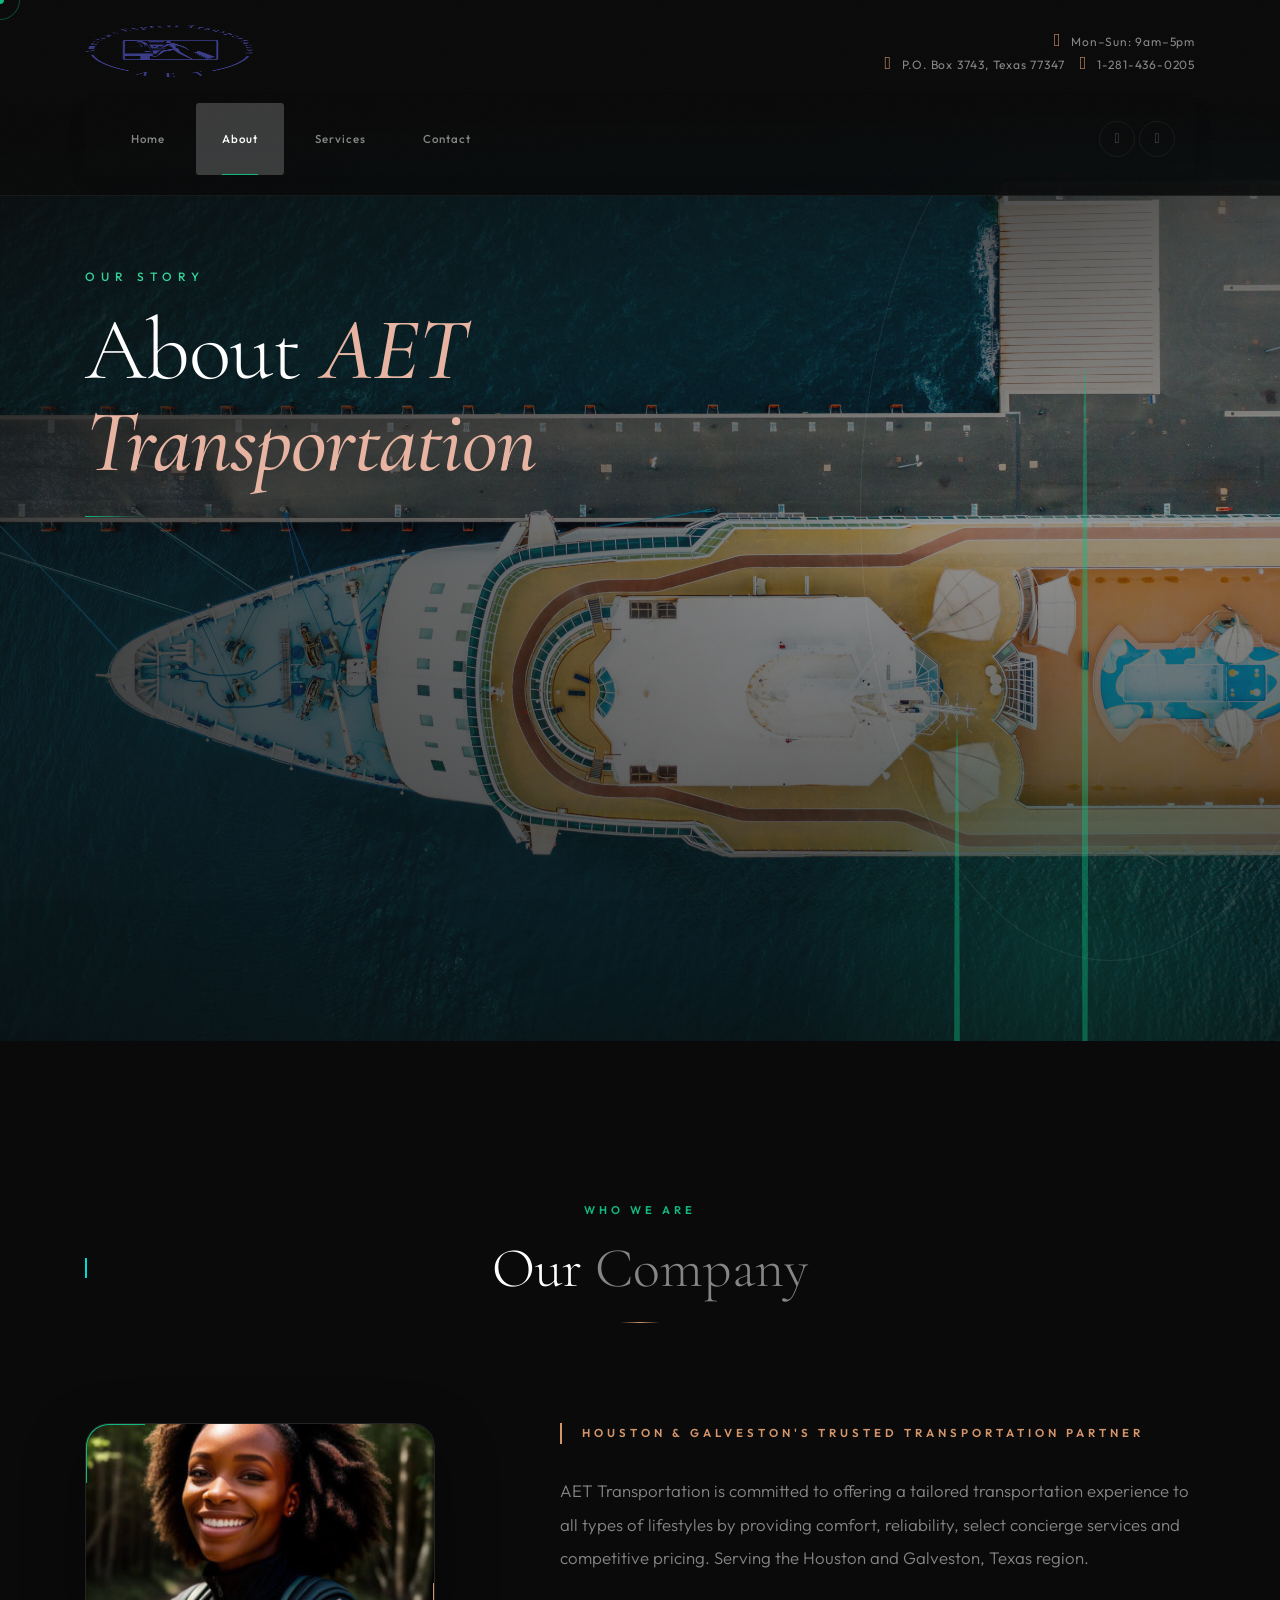
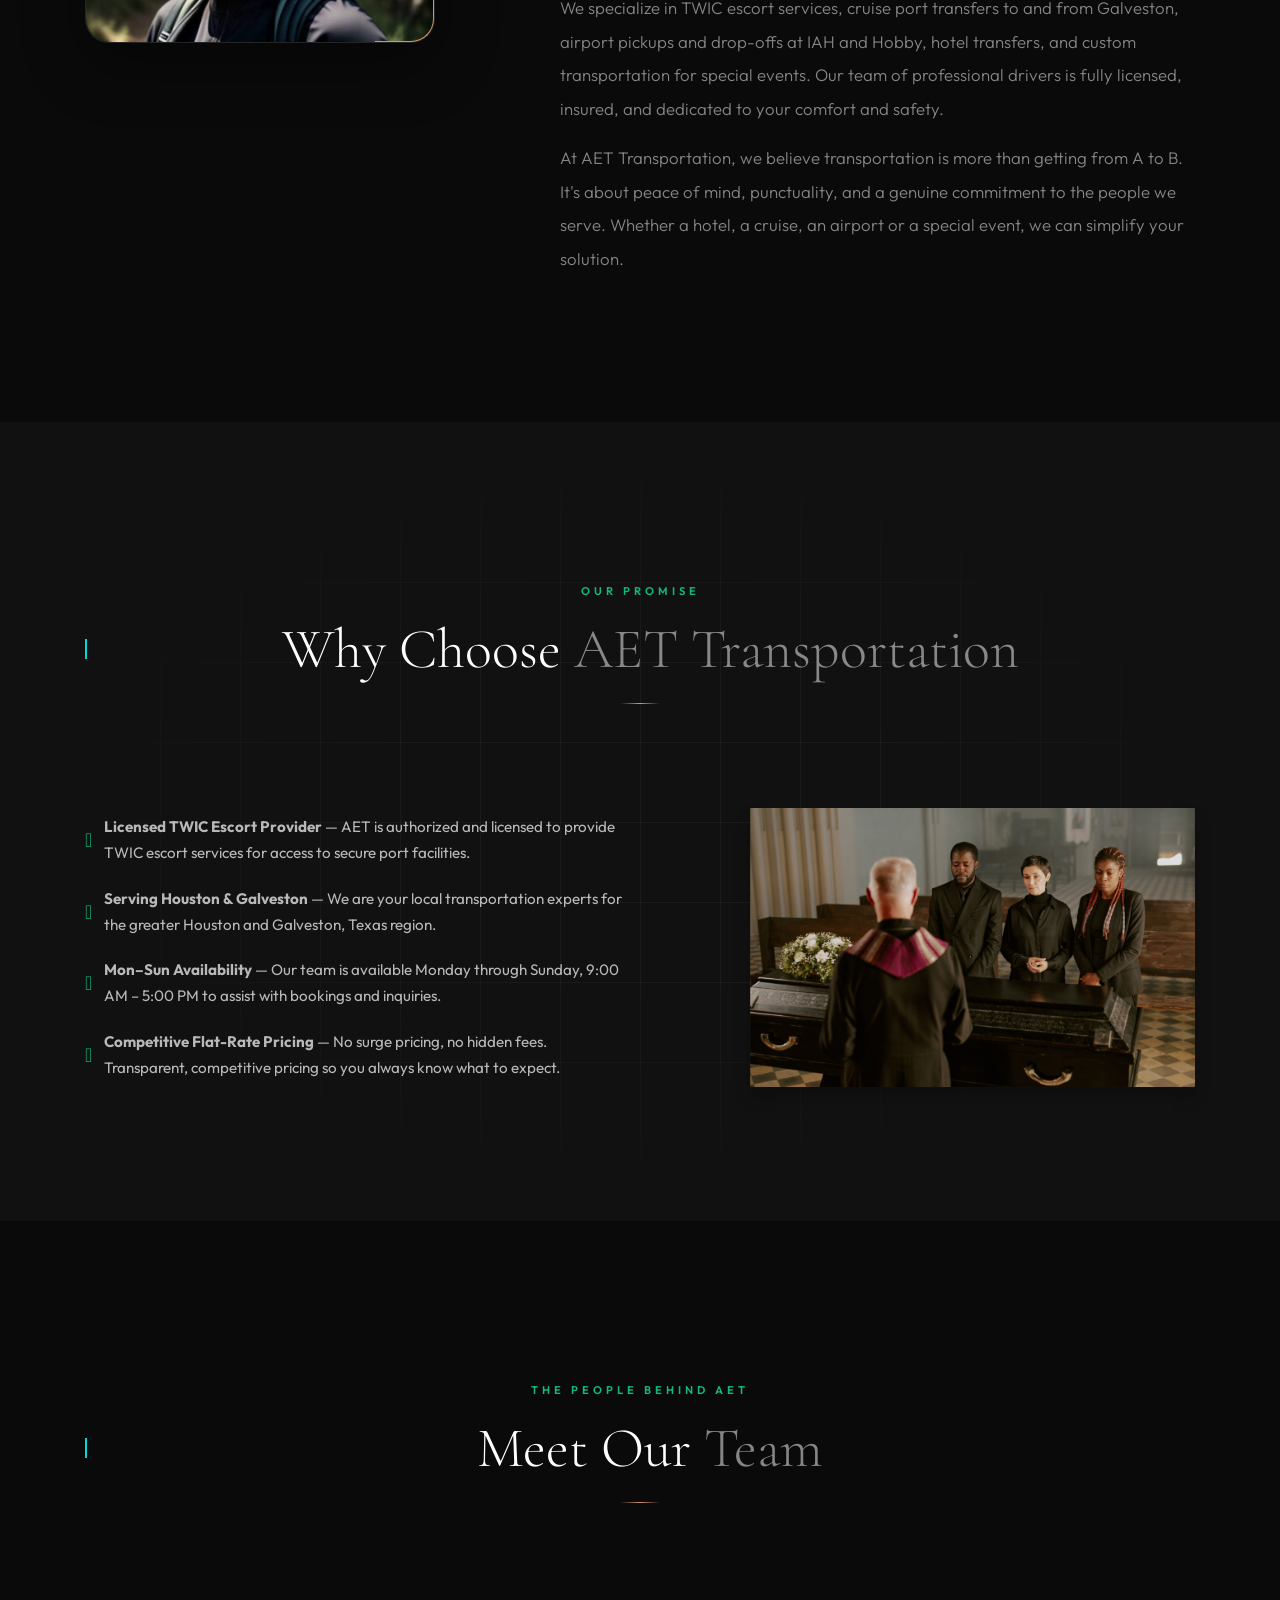
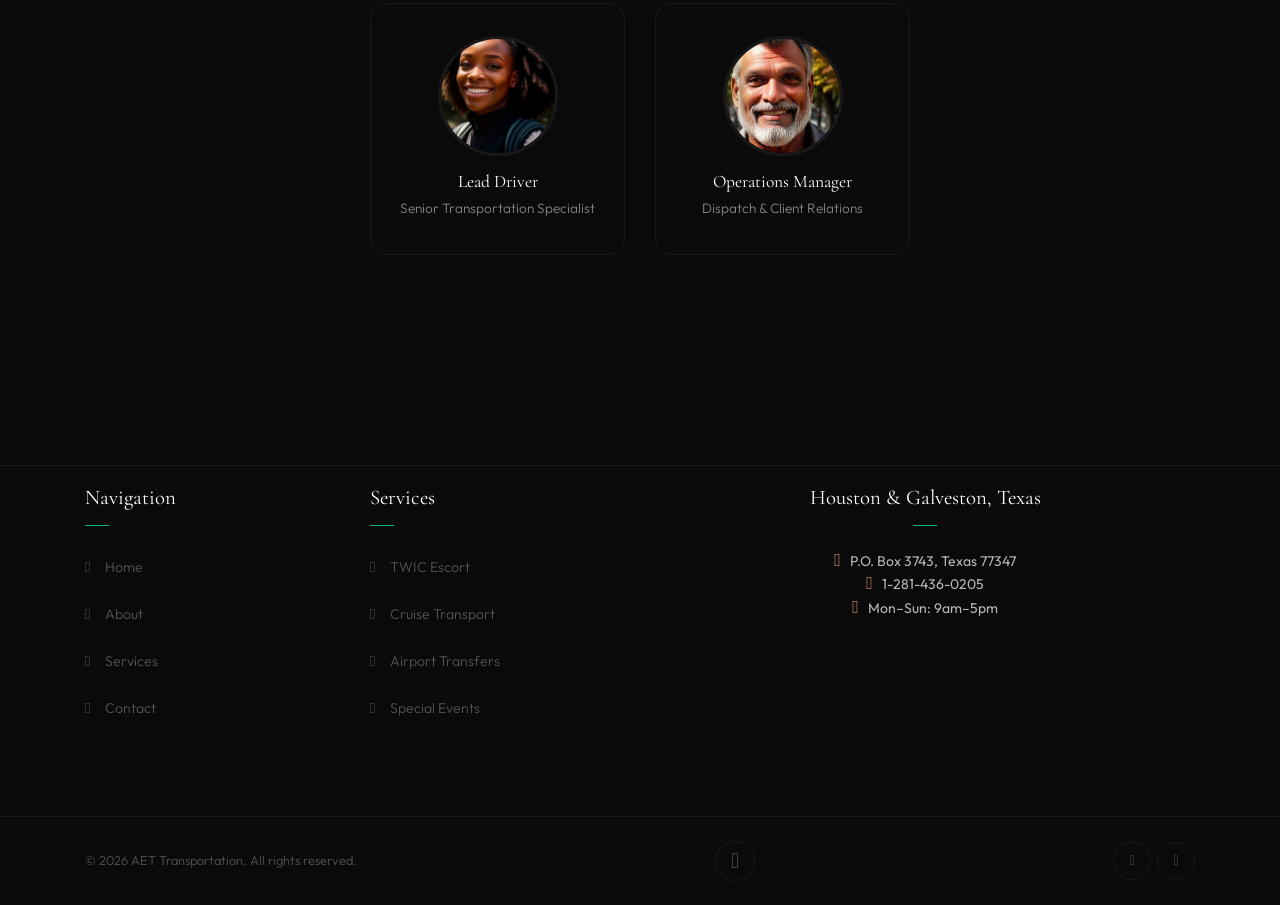
==== commit 349cf5e4: "Update with real AET Transportation content" ====
--- a/about.html
+++ b/about.html
@@ -5,8 +5,8 @@
     <meta http-equiv="Content-Security-Policy" content="upgrade-insecure-requests">
     <meta name="viewport" content="width=device-width, initial-scale=1.0">
     <meta http-equiv="X-UA-Compatible" content="ie=edge">
-    <meta name="description" content="About AET Express — Michigan's trusted transportation company with 15+ years of experience in cruise, airport, and funeral escort services.">
-    <title>About Us | AET Express</title>
+    <meta name="description" content="About AET Transportation — Houston and Galveston's trusted transportation company providing TWIC escort, cruise, airport, and special event services in Texas.">
+    <title>About Us | AET Transportation</title>
     <link rel="icon" href="favicon.ico">
     <link rel="stylesheet" href="assets/plugins/bootstrap/css/bootstrap.min.css">
     <link rel="stylesheet" href="assets/plugins/aos/aos.min.css">
@@ -46,8 +46,8 @@
                         </div>
                         <div class="col-lg-8 col-sm-7">
                             <div class="text-right d-none d-md-block">
-                                <p class="col-white m-b-0 p-t-5"><i class="zmdi zmdi-time"></i> Available 24/7</p>
-                                <p class="col-white m-b-0"><i class="zmdi zmdi-pin"></i> Michigan, USA &nbsp;&nbsp; <i class="zmdi zmdi-phone"></i> (313) 000-0000</p>
+                                <p class="col-white m-b-0 p-t-5"><i class="zmdi zmdi-time"></i> Mon–Sun: 9am–5pm</p>
+                                <p class="col-white m-b-0"><i class="zmdi zmdi-pin"></i> P.O. Box 3743, Texas 77347 &nbsp;&nbsp; <i class="zmdi zmdi-phone"></i> 1-281-436-0205</p>
                             </div>
                         </div>
                     </div>
@@ -89,7 +89,7 @@
             <div class="container">
                 <div class="slider_text" data-aos="fade-up" data-aos-duration="1200">
                     <h3 class="title"><span>Our Story</span>
-                        About <strong>AET Express</strong></h3>
+                        About <strong>AET Transportation</strong></h3>
                     <div class="hero-accent-line"></div>
                 </div>
             </div>
@@ -105,7 +105,7 @@
                 <div class="row">
                     <div class="section-title col-12" data-aos="fade-up">
                         <span class="section-subtitle">Who We Are</span>
-                        <h2>Our <span>Company Story</span></h2>
+                        <h2>Our <span>Company</span></h2>
                         <div class="section-divider"></div>
                     </div>
                 </div>
@@ -118,11 +118,11 @@
                     <div class="col-lg-7 col-md-7" data-aos="fade-up" data-aos-delay="200">
                         <div class="page-text">
                             <div class="section-top">
-                                <p>Michigan's trusted transportation partner for over 15 years</p>
+                                <p>Houston &amp; Galveston's trusted transportation partner</p>
                             </div>
-                            <p>AET Express was founded with a single mission: to provide Michigan residents and visitors with the most reliable, professional, and comfortable transportation experience available. Over more than 15 years in operation, we have grown from a small local service into one of Michigan's most trusted names in transportation — serving thousands of satisfied clients each year.</p>
-                            <p>We specialize in cruise port transfers, airport pickups and drop-offs, and compassionate funeral escort services. Our team of professional drivers is fully licensed, insured, and background-checked. We invest continuously in vehicle maintenance and driver training to ensure that every ride — whether it's the beginning of a dream vacation or a solemn final farewell — meets the highest standard of care.</p>
-                            <p>At AET Express, we believe transportation is more than getting from A to B. It's about peace of mind, punctuality, and a genuine commitment to the people we serve. We are available 24 hours a day, 7 days a week, because life doesn't keep office hours — and neither do we.</p>
+                            <p>AET Transportation is committed to offering a tailored transportation experience to all types of lifestyles by providing comfort, reliability, select concierge services and competitive pricing. Serving the Houston and Galveston, Texas region.</p>
+                            <p>We specialize in TWIC escort services, cruise port transfers to and from Galveston, airport pickups and drop-offs at IAH and Hobby, hotel transfers, and custom transportation for special events. Our team of professional drivers is fully licensed, insured, and dedicated to your comfort and safety.</p>
+                            <p>At AET Transportation, we believe transportation is more than getting from A to B. It's about peace of mind, punctuality, and a genuine commitment to the people we serve. Whether a hotel, a cruise, an airport or a special event, we can simplify your solution.</p>
                         </div>
                     </div>
                 </div>
@@ -135,17 +135,17 @@
                 <div class="row">
                     <div class="section-title col-12" data-aos="fade-up">
                         <span class="section-subtitle">Our Promise</span>
-                        <h2>Why Choose <span>AET Express</span></h2>
+                        <h2>Why Choose <span>AET Transportation</span></h2>
                         <div class="section-divider"></div>
                     </div>
                 </div>
                 <div class="row align-items-center justify-content-between">
                     <div class="col-lg-6 col-md-6" data-aos="fade-up" data-aos-delay="100">
                         <ul class="why-choose-list">
-                            <li><i class="zmdi zmdi-check-circle"></i> <span><strong>Licensed &amp; Insured Drivers</strong> — Every driver on our team holds all required Michigan transportation licenses and is fully insured for your protection.</span></li>
-                            <li><i class="zmdi zmdi-check-circle"></i> <span><strong>Flight &amp; Cruise Tracking</strong> — We monitor your flight or cruise schedule in real time so we're always there at exactly the right moment, even if plans change.</span></li>
-                            <li><i class="zmdi zmdi-check-circle"></i> <span><strong>24/7 Availability</strong> — Our dispatch team and drivers are on call around the clock. Early morning departure? Late-night arrival? We're ready.</span></li>
-                            <li><i class="zmdi zmdi-check-circle"></i> <span><strong>Flat-Rate Pricing</strong> — No surge pricing, no hidden fees. You'll always know the cost before you book, so there are no surprises at the end of your ride.</span></li>
+                            <li><i class="zmdi zmdi-check-circle"></i> <span><strong>Licensed TWIC Escort Provider</strong> — AET is authorized and licensed to provide TWIC escort services for access to secure port facilities.</span></li>
+                            <li><i class="zmdi zmdi-check-circle"></i> <span><strong>Serving Houston &amp; Galveston</strong> — We are your local transportation experts for the greater Houston and Galveston, Texas region.</span></li>
+                            <li><i class="zmdi zmdi-check-circle"></i> <span><strong>Mon–Sun Availability</strong> — Our team is available Monday through Sunday, 9:00 AM – 5:00 PM to assist with bookings and inquiries.</span></li>
+                            <li><i class="zmdi zmdi-check-circle"></i> <span><strong>Competitive Flat-Rate Pricing</strong> — No surge pricing, no hidden fees. Transparent, competitive pricing so you always know what to expect.</span></li>
                         </ul>
                     </div>
                     <div class="col-lg-5 col-md-6" data-aos="fade-up" data-aos-delay="200">
@@ -207,19 +207,19 @@
                     <div class="fcard links">
                         <h5 class="title">Services</h5>
                         <ul class="list-unstyled">
+                            <li><a href="services.html">TWIC Escort</a></li>
+                            <li><a href="services.html">Cruise Transport</a></li>
                             <li><a href="services.html">Airport Transfers</a></li>
-                            <li><a href="services.html">Cruise Transportation</a></li>
-                            <li><a href="services.html">Funeral Escort</a></li>
-                            <li><a href="services.html">Private Car Service</a></li>
+                            <li><a href="services.html">Special Events</a></li>
                         </ul>
                     </div>
                 </div>
                 <div class="col-lg-6 col-md-12">
                     <div class="fcard links text-center">
-                        <h5 class="title">Michigan Location</h5>
-                        <i class="zmdi zmdi-pin"></i> Michigan, USA<br>
-                        <i class="zmdi zmdi-phone"></i> (313) 000-0000<br>
-                        <i class="zmdi zmdi-time"></i> Available 24/7
+                        <h5 class="title">Houston &amp; Galveston, Texas</h5>
+                        <i class="zmdi zmdi-pin"></i> P.O. Box 3743, Texas 77347<br>
+                        <i class="zmdi zmdi-phone"></i> 1-281-436-0205<br>
+                        <i class="zmdi zmdi-time"></i> Mon–Sun: 9am–5pm
                     </div>
                 </div>
             </div>
@@ -227,7 +227,7 @@
         <div class="copyright">
             <div class="container">
                 <div class="row align-items-center">
-                    <div class="col-lg-6 col-md-6"><small>&copy; 2026 AET Express. All rights reserved.</small></div>
+                    <div class="col-lg-6 col-md-6"><small>&copy; 2026 AET Transportation. All rights reserved.</small></div>
                     <div class="col-lg-2 col-md-2 text-center"><div class="up"><a href="#header"><i class="zmdi zmdi-caret-up-circle"></i></a></div></div>
                     <div class="col-lg-4 col-md-4">
                         <div class="social float-md-right">
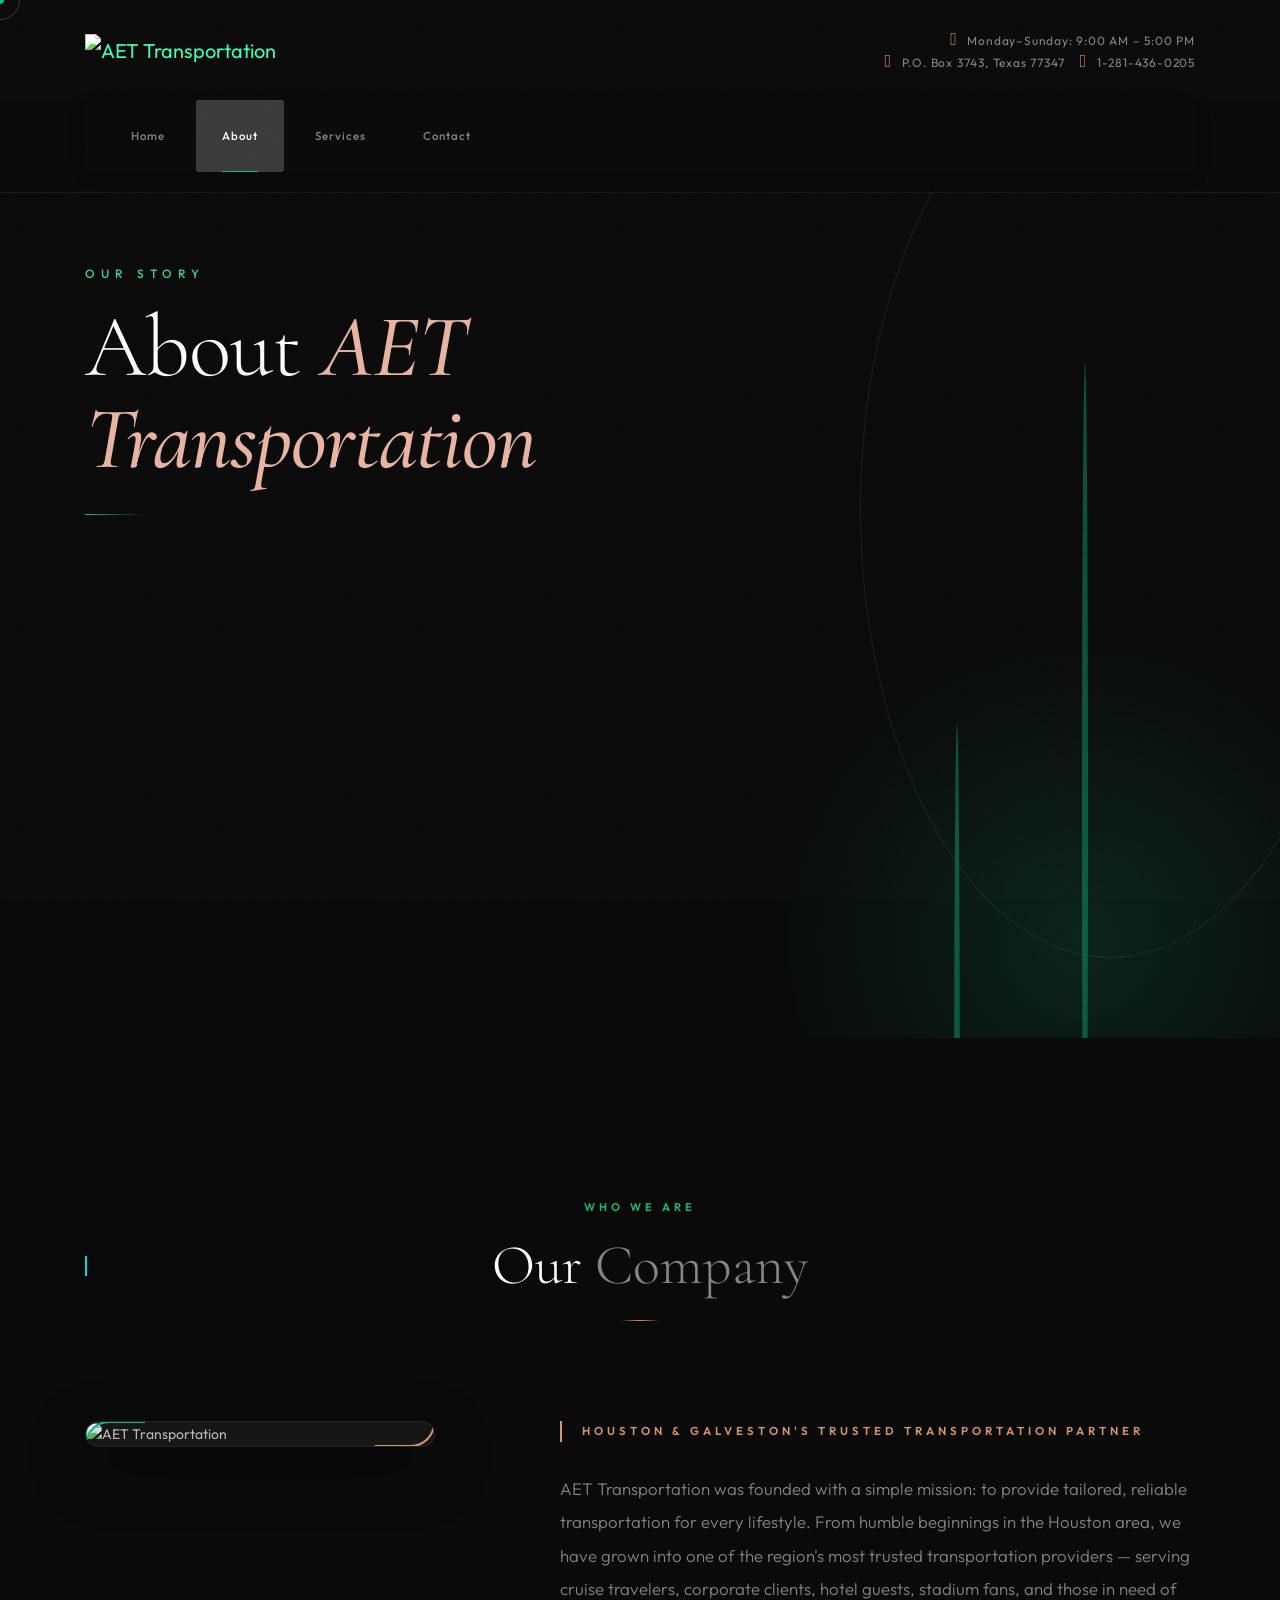
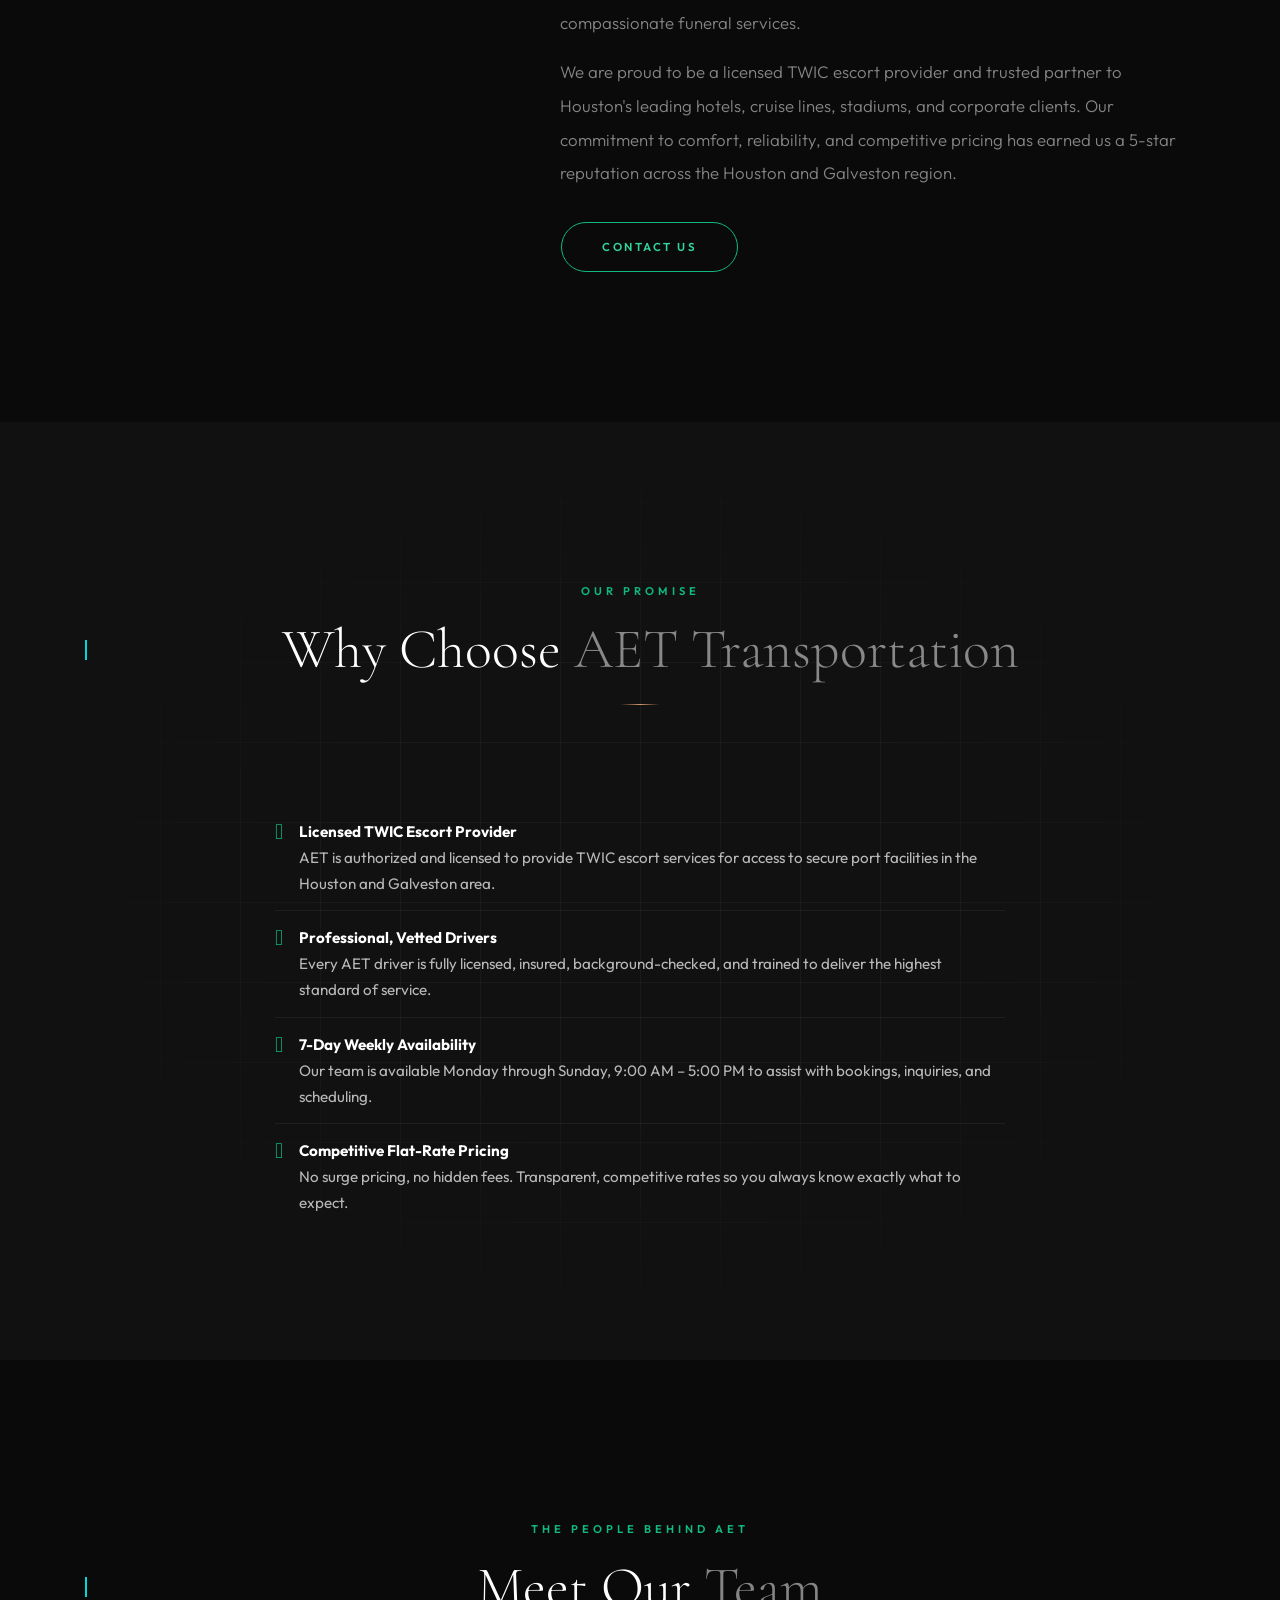
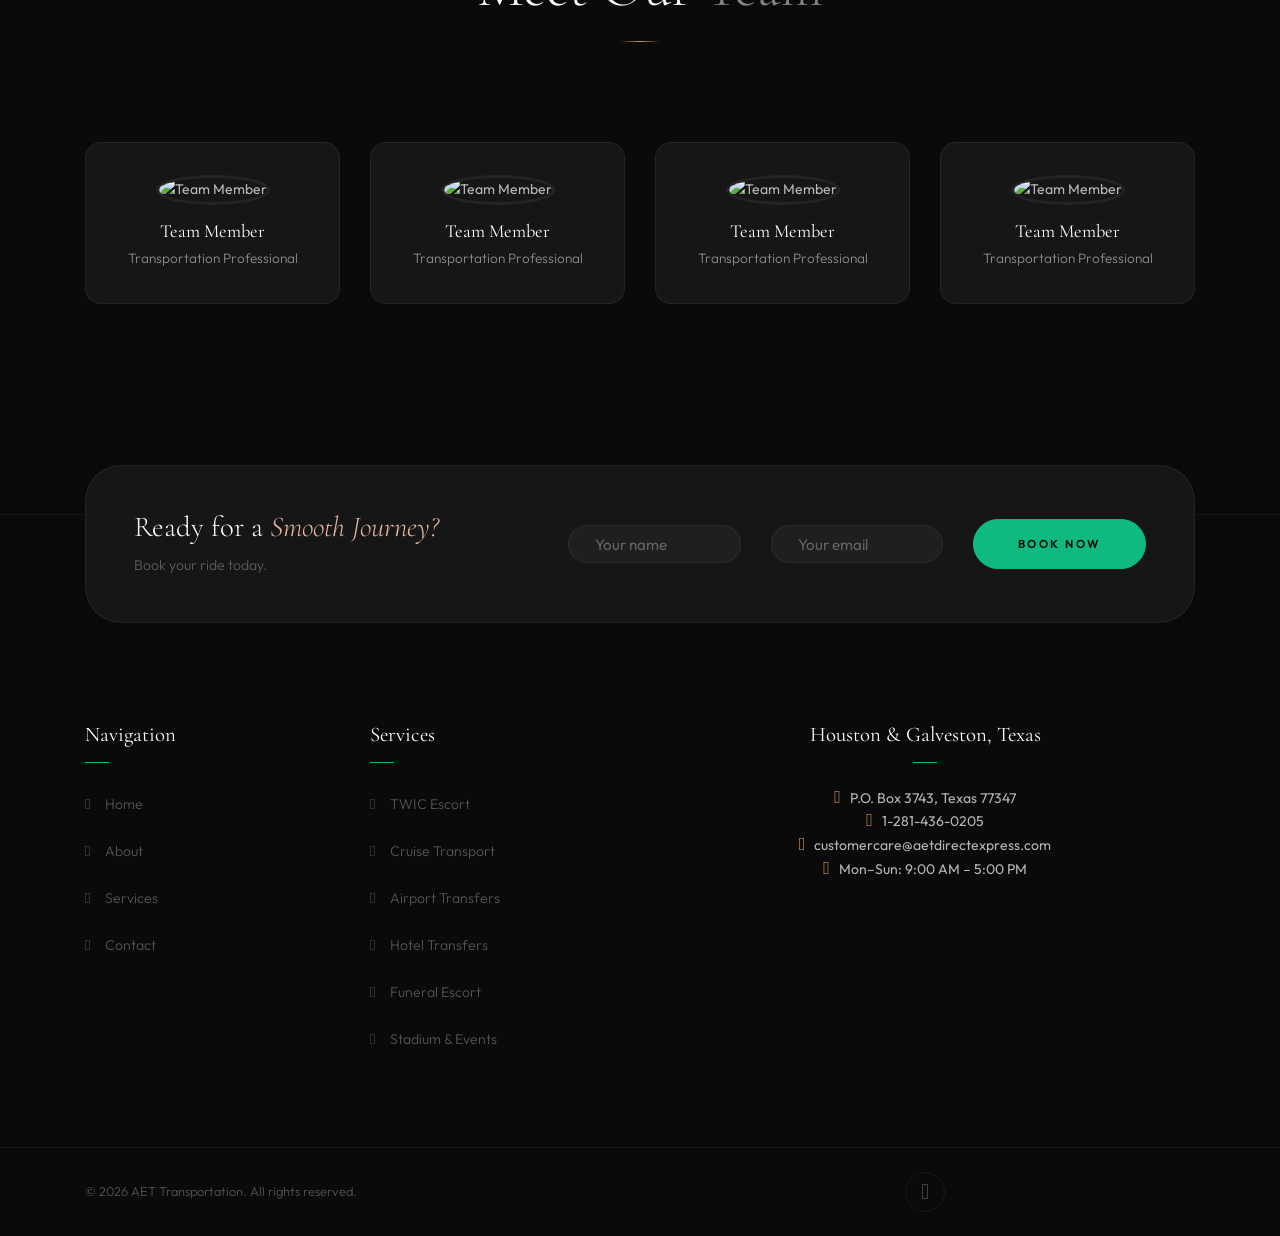
==== commit a4811b75: "Rebuild with real images and full content from live site - All 4 pages now hotlink images directly f" ====
--- a/about.html
+++ b/about.html
@@ -5,7 +5,7 @@
     <meta http-equiv="Content-Security-Policy" content="upgrade-insecure-requests">
     <meta name="viewport" content="width=device-width, initial-scale=1.0">
     <meta http-equiv="X-UA-Compatible" content="ie=edge">
-    <meta name="description" content="About AET Transportation — Houston and Galveston's trusted transportation company providing TWIC escort, cruise, airport, and special event services in Texas.">
+    <meta name="description" content="About AET Transportation — Houston and Galveston's trusted transportation company providing TWIC escort, cruise, airport, hotel transfers, funeral escort, and stadium events in Texas.">
     <title>About Us | AET Transportation</title>
     <link rel="icon" href="favicon.ico">
     <link rel="stylesheet" href="assets/plugins/bootstrap/css/bootstrap.min.css">
@@ -14,13 +14,14 @@
     <link rel="stylesheet" href="assets/css/redesign.css">
     <style>
         .why-choose-list { list-style:none;padding:0;margin:0; }
-        .why-choose-list li { display:flex;align-items:center;gap:12px;padding:10px 0;font-size:.95rem;color:var(--white-70); }
-        .why-choose-list li .zmdi { font-size:20px;color:var(--emerald);flex-shrink:0; }
-        .team-card { background:var(--card-bg);border:1px solid var(--border);border-radius:16px;padding:32px 24px;text-align:center;transition:all var(--t); }
+        .why-choose-list li { display:flex;align-items:flex-start;gap:16px;padding:14px 0;font-size:.95rem;color:var(--white-70);border-bottom:1px solid var(--border); }
+        .why-choose-list li:last-child { border-bottom:none; }
+        .why-choose-list li .zmdi { font-size:22px;color:var(--emerald);flex-shrink:0;margin-top:2px; }
+        .team-card { background:var(--bg-card);border:1px solid var(--border);border-radius:16px;padding:32px 24px;text-align:center;transition:all var(--t); }
         .team-card:hover { border-color:var(--emerald);box-shadow:0 8px 40px rgba(16,185,129,.12); }
-        .team-card img { width:120px;height:120px;object-fit:cover;border-radius:50%;border:3px solid var(--border);margin-bottom:16px;transition:all var(--t); }
+        .team-card img { width:140px;height:140px;object-fit:cover;border-radius:50%;border:3px solid var(--border);margin-bottom:16px;transition:all var(--t); }
         .team-card:hover img { border-color:var(--emerald); }
-        .team-card h5 { color:var(--white);font-family:var(--font-display);font-size:1.1rem;margin-bottom:4px; }
+        .team-card h5 { color:var(--white);font-family:var(--font-display);font-size:1.15rem;margin-bottom:4px; }
         .team-card p { color:var(--white-50);font-size:.85rem;margin:0; }
     </style>
 </head>
@@ -29,7 +30,7 @@
 <div id="loading" class="page-loader-wrapper">
     <div class="loader">
         <div class="m-t-30"><img class="zmdi-hc-spin" src="assets/images/loader.svg" width="48" height="48" alt="Loading"></div>
-        <p>AET Express</p>
+        <p>AET Transportation</p>
     </div>
 </div>
 
@@ -41,12 +42,12 @@
                     <div class="row align-items-center">
                         <div class="col-lg-4 col-sm-5">
                             <div class="left">
-                                <a href="index.html" class="navbar-brand"><img src="assets/images/logo.png" alt="AET Express" style="max-height:52px;"></a>
+                                <a href="index.html" class="navbar-brand"><img src="https://www.aetdirectexpress.com/wp-content/uploads/2025/06/logo.png" alt="AET Transportation" style="max-height:52px;"></a>
                             </div>
                         </div>
                         <div class="col-lg-8 col-sm-7">
                             <div class="text-right d-none d-md-block">
-                                <p class="col-white m-b-0 p-t-5"><i class="zmdi zmdi-time"></i> Mon–Sun: 9am–5pm</p>
+                                <p class="col-white m-b-0 p-t-5"><i class="zmdi zmdi-time"></i> Monday–Sunday: 9:00 AM – 5:00 PM</p>
                                 <p class="col-white m-b-0"><i class="zmdi zmdi-pin"></i> P.O. Box 3743, Texas 77347 &nbsp;&nbsp; <i class="zmdi zmdi-phone"></i> 1-281-436-0205</p>
                             </div>
                         </div>
@@ -70,10 +71,6 @@
                             <li class="nav-item"><a class="nav-link" href="contact.html">Contact</a></li>
                         </ul>
                     </div>
-                    <div class="social float-md-right">
-                        <a href="#" aria-label="Facebook"><i class="zmdi zmdi-facebook"></i></a>
-                        <a href="#" aria-label="Instagram"><i class="zmdi zmdi-instagram"></i></a>
-                    </div>
                 </nav>
             </div>
         </div>
@@ -81,7 +78,7 @@
 
     <!-- ========== INNER BANNER ========== -->
     <section id="hero">
-        <div class="slider" style="background-image:url(assets/images/hero-cruise.jpg)">
+        <div class="slider" style="background-image:url(https://www.aetdirectexpress.com/wp-content/uploads/2025/06/0-bc831e61-ad6c-4513-ad20-d9dae689e364-1080x600.jpg)">
             <div class="hero-decoration hero-ring"></div>
             <div class="hero-decoration hero-dot hero-dot-1"></div>
             <div class="hero-decoration hero-dot hero-dot-2"></div>
@@ -99,7 +96,7 @@
     <!-- ========== CONTENT ========== -->
     <section class="main-section">
 
-        <!-- Company History -->
+        <!-- Company Story -->
         <div class="about-us-section">
             <div class="container">
                 <div class="row">
@@ -112,7 +109,7 @@
                 <div class="row align-items-start justify-content-between">
                     <div class="col-lg-4 col-md-4" data-aos="fade-up" data-aos-delay="100">
                         <div class="box-img box-shadow">
-                            <img src="assets/images/team1.jpg" alt="AET Express Team">
+                            <img src="https://www.aetdirectexpress.com/wp-content/uploads/2025/06/0-ba3bf0e7-5e4f-4921-af92-42b8dd0044b5-1600x1080.jpg" alt="AET Transportation">
                         </div>
                     </div>
                     <div class="col-lg-7 col-md-7" data-aos="fade-up" data-aos-delay="200">
@@ -120,16 +117,16 @@
                             <div class="section-top">
                                 <p>Houston &amp; Galveston's trusted transportation partner</p>
                             </div>
-                            <p>AET Transportation is committed to offering a tailored transportation experience to all types of lifestyles by providing comfort, reliability, select concierge services and competitive pricing. Serving the Houston and Galveston, Texas region.</p>
-                            <p>We specialize in TWIC escort services, cruise port transfers to and from Galveston, airport pickups and drop-offs at IAH and Hobby, hotel transfers, and custom transportation for special events. Our team of professional drivers is fully licensed, insured, and dedicated to your comfort and safety.</p>
-                            <p>At AET Transportation, we believe transportation is more than getting from A to B. It's about peace of mind, punctuality, and a genuine commitment to the people we serve. Whether a hotel, a cruise, an airport or a special event, we can simplify your solution.</p>
-                        </div>
-                    </div>
-                </div>
-            </div>
-        </div>
-
-        <!-- Why Choose Us -->
+                            <p>AET Transportation was founded with a simple mission: to provide tailored, reliable transportation for every lifestyle. From humble beginnings in the Houston area, we have grown into one of the region's most trusted transportation providers — serving cruise travelers, corporate clients, hotel guests, stadium fans, and those in need of compassionate funeral services.</p>
+                            <p>We are proud to be a licensed TWIC escort provider and trusted partner to Houston's leading hotels, cruise lines, stadiums, and corporate clients. Our commitment to comfort, reliability, and competitive pricing has earned us a 5-star reputation across the Houston and Galveston region.</p>
+                            <p><a href="contact.html" class="btn btn-primary btn-simple btn-round" style="margin-top: 16px;">Contact Us</a></p>
+                        </div>
+                    </div>
+                </div>
+            </div>
+        </div>
+
+        <!-- Why Choose AET -->
         <div class="our-best-service xl-slategray section-65-100">
             <div class="container">
                 <div class="row">
@@ -139,25 +136,32 @@
                         <div class="section-divider"></div>
                     </div>
                 </div>
-                <div class="row align-items-center justify-content-between">
-                    <div class="col-lg-6 col-md-6" data-aos="fade-up" data-aos-delay="100">
+                <div class="row align-items-center justify-content-center">
+                    <div class="col-lg-8 col-md-10" data-aos="fade-up" data-aos-delay="100">
                         <ul class="why-choose-list">
-                            <li><i class="zmdi zmdi-check-circle"></i> <span><strong>Licensed TWIC Escort Provider</strong> — AET is authorized and licensed to provide TWIC escort services for access to secure port facilities.</span></li>
-                            <li><i class="zmdi zmdi-check-circle"></i> <span><strong>Serving Houston &amp; Galveston</strong> — We are your local transportation experts for the greater Houston and Galveston, Texas region.</span></li>
-                            <li><i class="zmdi zmdi-check-circle"></i> <span><strong>Mon–Sun Availability</strong> — Our team is available Monday through Sunday, 9:00 AM – 5:00 PM to assist with bookings and inquiries.</span></li>
-                            <li><i class="zmdi zmdi-check-circle"></i> <span><strong>Competitive Flat-Rate Pricing</strong> — No surge pricing, no hidden fees. Transparent, competitive pricing so you always know what to expect.</span></li>
-                        </ul>
-                    </div>
-                    <div class="col-lg-5 col-md-6" data-aos="fade-up" data-aos-delay="200">
-                        <div class="box-img box-shadow">
-                            <img src="assets/images/funeral.png" alt="Professional Transportation">
-                        </div>
-                    </div>
-                </div>
-            </div>
-        </div>
-
-        <!-- Team -->
+                            <li>
+                                <i class="zmdi zmdi-shield-check"></i>
+                                <span><strong style="color:var(--white);">Licensed TWIC Escort Provider</strong><br>AET is authorized and licensed to provide TWIC escort services for access to secure port facilities in the Houston and Galveston area.</span>
+                            </li>
+                            <li>
+                                <i class="zmdi zmdi-accounts"></i>
+                                <span><strong style="color:var(--white);">Professional, Vetted Drivers</strong><br>Every AET driver is fully licensed, insured, background-checked, and trained to deliver the highest standard of service.</span>
+                            </li>
+                            <li>
+                                <i class="zmdi zmdi-time"></i>
+                                <span><strong style="color:var(--white);">7-Day Weekly Availability</strong><br>Our team is available Monday through Sunday, 9:00 AM – 5:00 PM to assist with bookings, inquiries, and scheduling.</span>
+                            </li>
+                            <li>
+                                <i class="zmdi zmdi-money"></i>
+                                <span><strong style="color:var(--white);">Competitive Flat-Rate Pricing</strong><br>No surge pricing, no hidden fees. Transparent, competitive rates so you always know exactly what to expect.</span>
+                            </li>
+                        </ul>
+                    </div>
+                </div>
+            </div>
+        </div>
+
+        <!-- Our Team -->
         <div class="about-us-section">
             <div class="container">
                 <div class="row">
@@ -170,16 +174,30 @@
                 <div class="row justify-content-center">
                     <div class="col-lg-3 col-md-5 col-sm-6 m-b-30" data-aos="fade-up" data-aos-delay="0">
                         <div class="team-card">
-                            <img src="assets/images/team1.jpg" alt="Team Member">
-                            <h5>Lead Driver</h5>
-                            <p>Senior Transportation Specialist</p>
+                            <img src="https://www.aetdirectexpress.com/wp-content/uploads/2025/07/new-portrait-2-800x800-1-800x800.jpg" alt="Team Member">
+                            <h5>Team Member</h5>
+                            <p>Transportation Professional</p>
                         </div>
                     </div>
                     <div class="col-lg-3 col-md-5 col-sm-6 m-b-30" data-aos="fade-up" data-aos-delay="100">
                         <div class="team-card">
-                            <img src="assets/images/team2.jpg" alt="Team Member">
-                            <h5>Operations Manager</h5>
-                            <p>Dispatch &amp; Client Relations</p>
+                            <img src="https://www.aetdirectexpress.com/wp-content/uploads/2025/07/new-portrait-4-800x800-1-800x800.jpg" alt="Team Member">
+                            <h5>Team Member</h5>
+                            <p>Transportation Professional</p>
+                        </div>
+                    </div>
+                    <div class="col-lg-3 col-md-5 col-sm-6 m-b-30" data-aos="fade-up" data-aos-delay="200">
+                        <div class="team-card">
+                            <img src="https://www.aetdirectexpress.com/wp-content/uploads/2025/07/new-portrait-5-800x800-1-800x800.jpg" alt="Team Member">
+                            <h5>Team Member</h5>
+                            <p>Transportation Professional</p>
+                        </div>
+                    </div>
+                    <div class="col-lg-3 col-md-5 col-sm-6 m-b-30" data-aos="fade-up" data-aos-delay="300">
+                        <div class="team-card">
+                            <img src="https://www.aetdirectexpress.com/wp-content/uploads/2025/07/new-portrait-6-800x800-1-800x800.jpg" alt="Team Member">
+                            <h5>Team Member</h5>
+                            <p>Transportation Professional</p>
                         </div>
                     </div>
                 </div>
@@ -191,6 +209,27 @@
     <!-- ========== FOOTER ========== -->
     <footer id="footer">
         <div class="container">
+            <div class="row">
+                <div class="col-lg-12">
+                    <div class="form" data-aos="fade-up">
+                        <div class="row align-items-center">
+                            <div class="col-lg-5 d-none d-lg-block">
+                                <h4 style="font-family:var(--font-display);color:var(--white);font-size:1.8rem;font-weight:300;margin:0;">Ready for a <em style="color:var(--rose-light);">Smooth Journey?</em></h4>
+                                <p style="color:var(--white-30);margin:8px 0 0;font-size:.88rem;font-weight:300;">Book your ride today.</p>
+                            </div>
+                            <div class="col-lg-7 col-md-12">
+                                <form class="contact-form" action="mailto:customercare@aetdirectexpress.com" method="post" enctype="text/plain">
+                                    <div class="row align-items-center">
+                                        <div class="col-md-4"><div class="form-group m-b-0"><input type="text" placeholder="Your name" class="form-control"></div></div>
+                                        <div class="col-md-4"><div class="form-group m-b-0"><input type="email" placeholder="Your email" class="form-control"></div></div>
+                                        <div class="col-md-4"><button class="btn btn-primary btn-round btn-block margin-0">Book Now</button></div>
+                                    </div>
+                                </form>
+                            </div>
+                        </div>
+                    </div>
+                </div>
+            </div>
             <div class="row" data-aos="fade-up">
                 <div class="col-lg-3 col-md-6">
                     <div class="fcard links">
@@ -210,7 +249,9 @@
                             <li><a href="services.html">TWIC Escort</a></li>
                             <li><a href="services.html">Cruise Transport</a></li>
                             <li><a href="services.html">Airport Transfers</a></li>
-                            <li><a href="services.html">Special Events</a></li>
+                            <li><a href="services.html">Hotel Transfers</a></li>
+                            <li><a href="services.html">Funeral Escort</a></li>
+                            <li><a href="services.html">Stadium &amp; Events</a></li>
                         </ul>
                     </div>
                 </div>
@@ -219,7 +260,8 @@
                         <h5 class="title">Houston &amp; Galveston, Texas</h5>
                         <i class="zmdi zmdi-pin"></i> P.O. Box 3743, Texas 77347<br>
                         <i class="zmdi zmdi-phone"></i> 1-281-436-0205<br>
-                        <i class="zmdi zmdi-time"></i> Mon–Sun: 9am–5pm
+                        <i class="zmdi zmdi-email"></i> customercare@aetdirectexpress.com<br>
+                        <i class="zmdi zmdi-time"></i> Mon–Sun: 9:00 AM – 5:00 PM
                     </div>
                 </div>
             </div>
@@ -227,14 +269,9 @@
         <div class="copyright">
             <div class="container">
                 <div class="row align-items-center">
-                    <div class="col-lg-6 col-md-6"><small>&copy; 2026 AET Transportation. All rights reserved.</small></div>
+                    <div class="col-lg-8 col-md-8"><small>&copy; 2026 AET Transportation. All rights reserved.</small></div>
                     <div class="col-lg-2 col-md-2 text-center"><div class="up"><a href="#header"><i class="zmdi zmdi-caret-up-circle"></i></a></div></div>
-                    <div class="col-lg-4 col-md-4">
-                        <div class="social float-md-right">
-                            <a href="#"><i class="zmdi zmdi-facebook"></i></a>
-                            <a href="#"><i class="zmdi zmdi-instagram"></i></a>
-                        </div>
-                    </div>
+                    <div class="col-lg-2 col-md-2"></div>
                 </div>
             </div>
         </div>
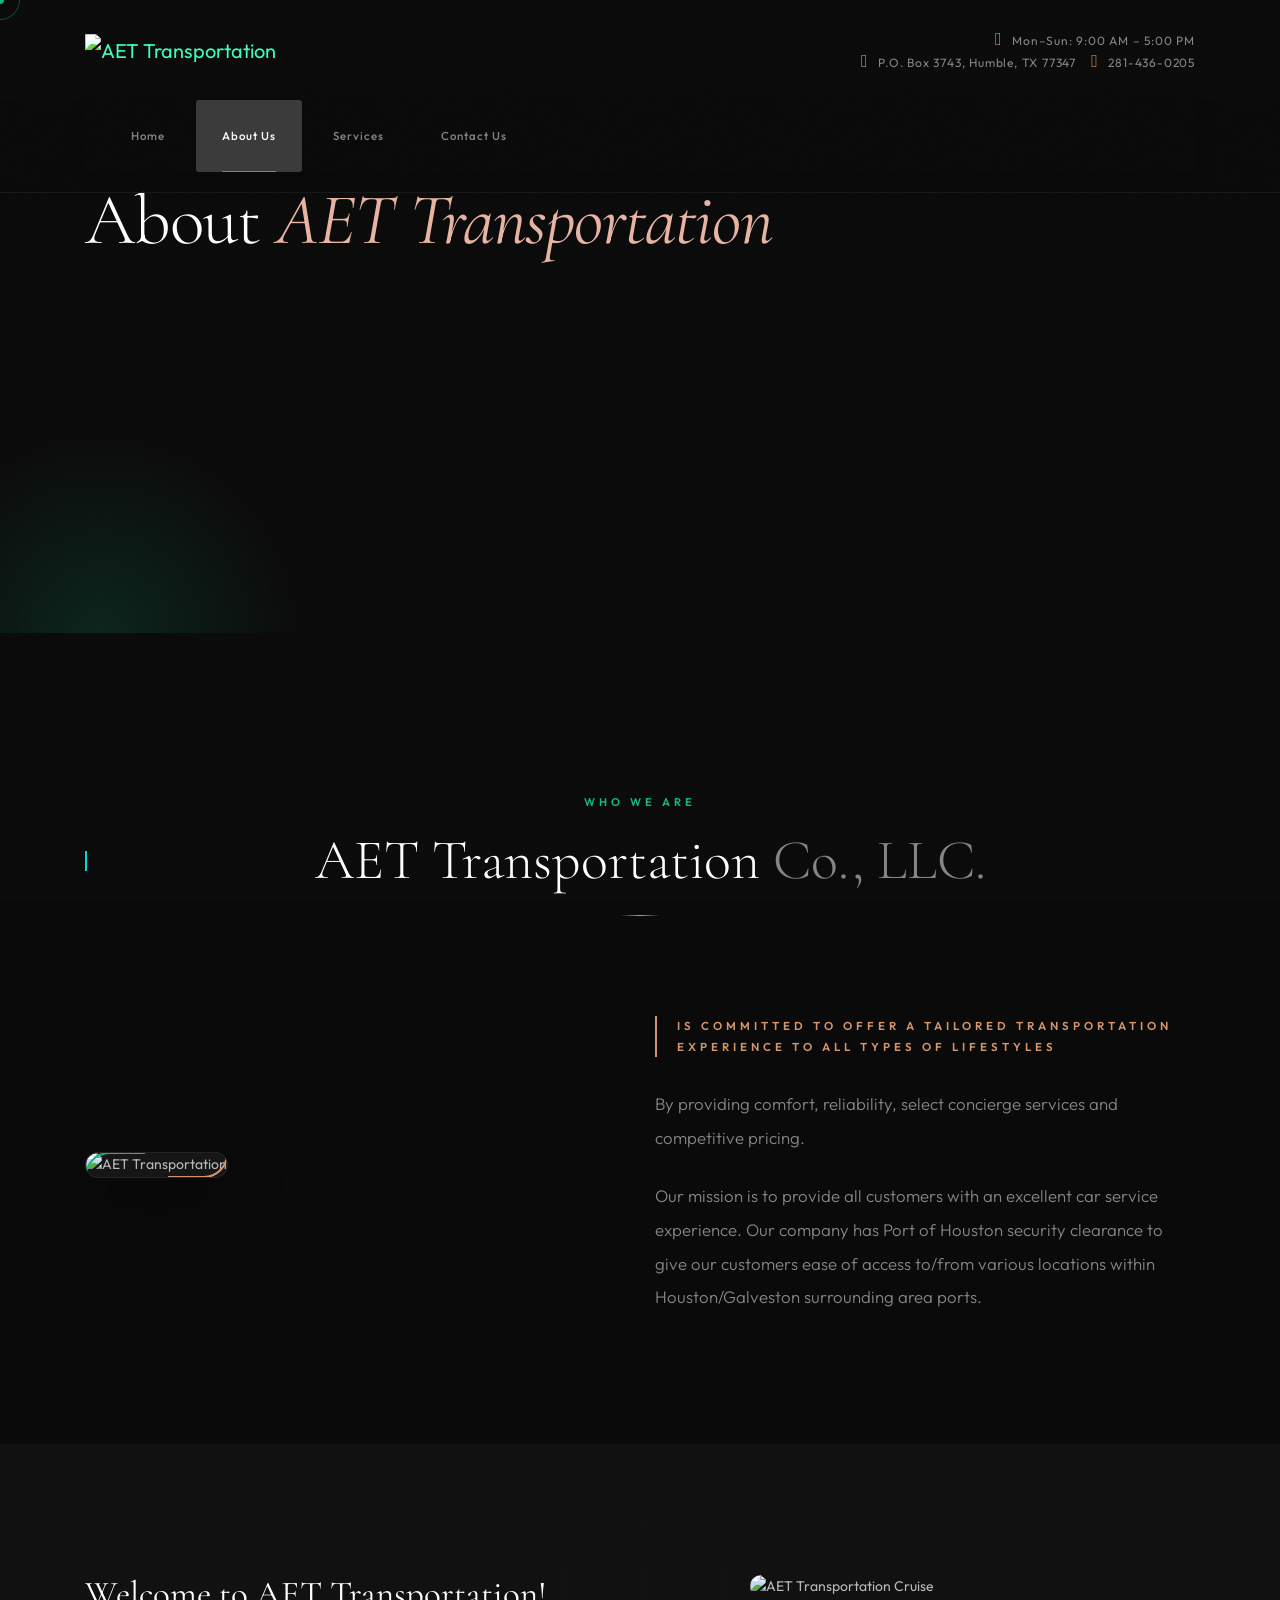
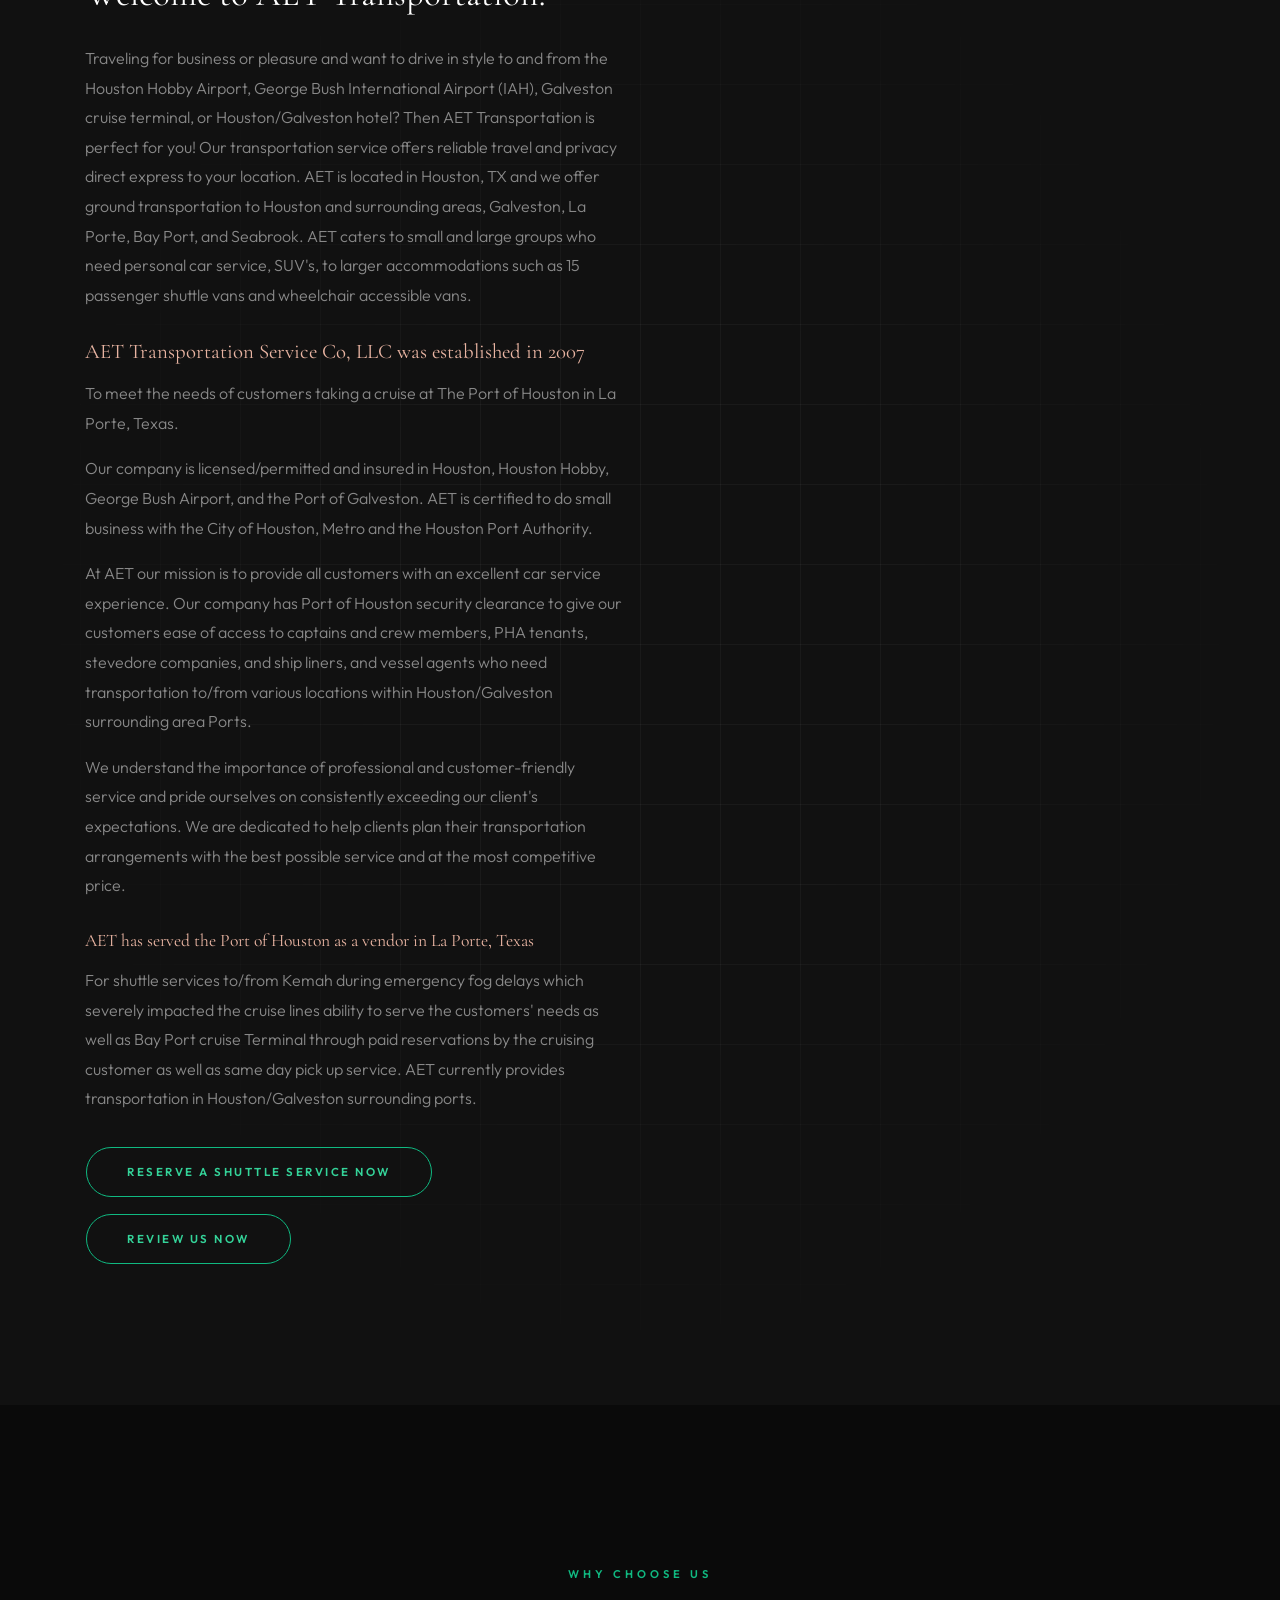
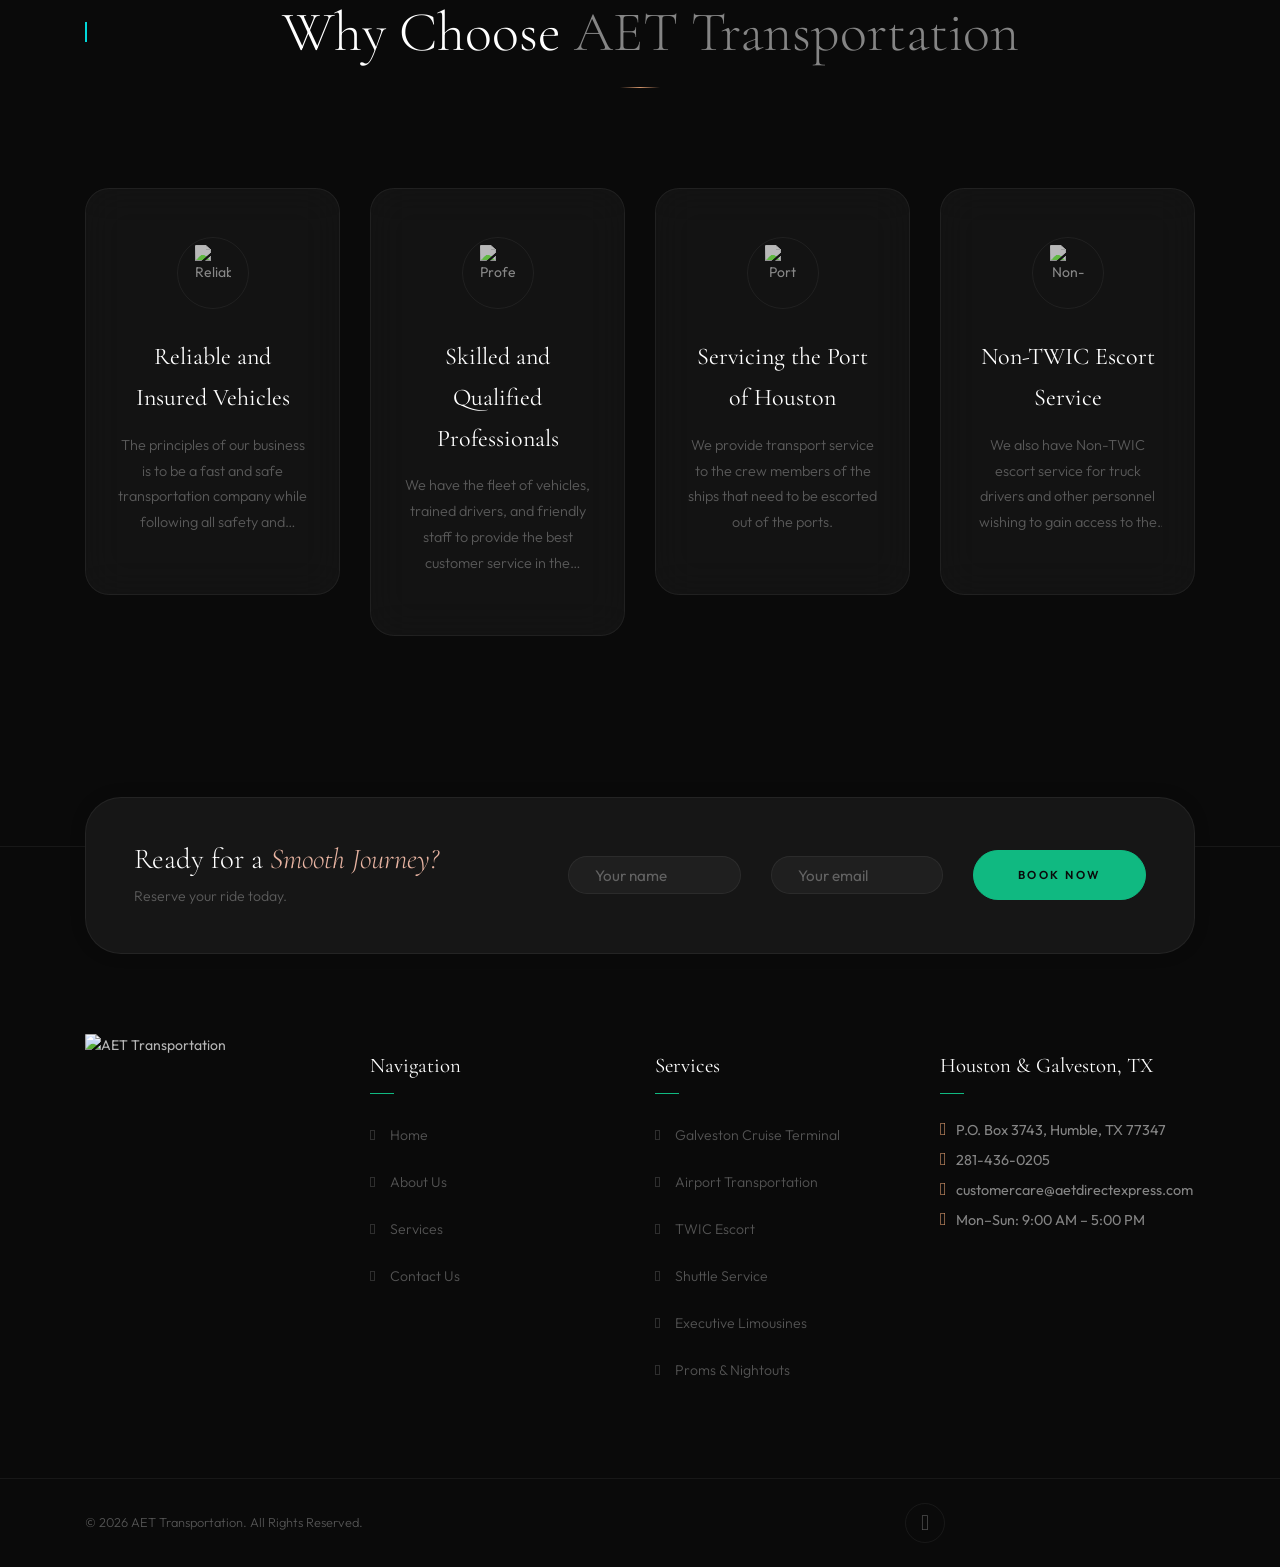
==== commit 22526aa4: "Rebuild with exact original site content, images and layout" ====
--- a/about.html
+++ b/about.html
@@ -5,24 +5,22 @@
     <meta http-equiv="Content-Security-Policy" content="upgrade-insecure-requests">
     <meta name="viewport" content="width=device-width, initial-scale=1.0">
     <meta http-equiv="X-UA-Compatible" content="ie=edge">
-    <meta name="description" content="About AET Transportation — Houston and Galveston's trusted transportation company providing TWIC escort, cruise, airport, hotel transfers, funeral escort, and stadium events in Texas.">
-    <title>About Us | AET Transportation</title>
+    <meta name="description" content="About our exceptional car service in Houston/Galveston TX — AET Transportation is committed to offering a tailored transportation experience to all types of lifestyles.">
+    <title>About Our Exceptional Car Service in Houston/Galveston TX</title>
     <link rel="icon" href="favicon.ico">
     <link rel="stylesheet" href="assets/plugins/bootstrap/css/bootstrap.min.css">
     <link rel="stylesheet" href="assets/plugins/aos/aos.min.css">
     <link rel="stylesheet" href="assets/css/main.css">
     <link rel="stylesheet" href="assets/css/redesign.css">
     <style>
-        .why-choose-list { list-style:none;padding:0;margin:0; }
-        .why-choose-list li { display:flex;align-items:flex-start;gap:16px;padding:14px 0;font-size:.95rem;color:var(--white-70);border-bottom:1px solid var(--border); }
-        .why-choose-list li:last-child { border-bottom:none; }
-        .why-choose-list li .zmdi { font-size:22px;color:var(--emerald);flex-shrink:0;margin-top:2px; }
-        .team-card { background:var(--bg-card);border:1px solid var(--border);border-radius:16px;padding:32px 24px;text-align:center;transition:all var(--t); }
-        .team-card:hover { border-color:var(--emerald);box-shadow:0 8px 40px rgba(16,185,129,.12); }
-        .team-card img { width:140px;height:140px;object-fit:cover;border-radius:50%;border:3px solid var(--border);margin-bottom:16px;transition:all var(--t); }
-        .team-card:hover img { border-color:var(--emerald); }
-        .team-card h5 { color:var(--white);font-family:var(--font-display);font-size:1.15rem;margin-bottom:4px; }
-        .team-card p { color:var(--white-50);font-size:.85rem;margin:0; }
+        .service-icon-zmdi{width:72px;height:72px;margin:0 auto 28px;display:flex;align-items:center;justify-content:center;border:1px solid var(--border);border-radius:50%;transition:all var(--t);}
+        .service-icon-zmdi .zmdi{font-size:28px;color:var(--white-50);transition:all var(--t);}
+        .service-box:hover .service-icon-zmdi{border-color:var(--emerald);background:var(--emerald-glow);box-shadow:0 0 30px var(--emerald-glow);}
+        .service-box:hover .service-icon-zmdi .zmdi{color:var(--emerald-light);}
+        .partner-logo{max-height:44px;opacity:.5;filter:brightness(2) grayscale(1);transition:all .4s;}
+        .partner-logo:hover{opacity:1;filter:brightness(1) grayscale(0);}
+        .feature-icon-img{width:64px;height:64px;object-fit:contain;margin:0 auto 20px;display:block;filter:brightness(1.5);opacity:.7;}
+        .service-box:hover .feature-icon-img{opacity:1;filter:brightness(2);}
     </style>
 </head>
 <body>
@@ -42,13 +40,13 @@
                     <div class="row align-items-center">
                         <div class="col-lg-4 col-sm-5">
                             <div class="left">
-                                <a href="index.html" class="navbar-brand"><img src="https://www.aetdirectexpress.com/wp-content/uploads/2025/06/logo.png" alt="AET Transportation" style="max-height:52px;"></a>
+                                <a href="index.html" class="navbar-brand"><img src="https://www.aetdirectexpress.com/wp-content/uploads/2024/11/thumbnail_AET-Website-Logo-2.png" alt="AET Transportation" style="max-height:52px;"></a>
                             </div>
                         </div>
                         <div class="col-lg-8 col-sm-7">
                             <div class="text-right d-none d-md-block">
-                                <p class="col-white m-b-0 p-t-5"><i class="zmdi zmdi-time"></i> Monday–Sunday: 9:00 AM – 5:00 PM</p>
-                                <p class="col-white m-b-0"><i class="zmdi zmdi-pin"></i> P.O. Box 3743, Texas 77347 &nbsp;&nbsp; <i class="zmdi zmdi-phone"></i> 1-281-436-0205</p>
+                                <p class="col-white m-b-0 p-t-5"><i class="zmdi zmdi-time"></i> Mon–Sun: 9:00 AM – 5:00 PM</p>
+                                <p class="col-white m-b-0"><i class="zmdi zmdi-pin"></i> P.O. Box 3743, Humble, TX 77347 &nbsp;&nbsp; <i class="zmdi zmdi-phone"></i> 281-436-0205</p>
                             </div>
                         </div>
                     </div>
@@ -66,9 +64,9 @@
                     <div class="collapse navbar-collapse" id="navbarMenu">
                         <ul class="navbar-nav mr-auto">
                             <li class="nav-item"><a class="nav-link" href="index.html">Home</a></li>
-                            <li class="nav-item active"><a class="nav-link" href="about.html">About</a></li>
+                            <li class="nav-item active"><a class="nav-link" href="about.html">About Us</a></li>
                             <li class="nav-item"><a class="nav-link" href="services.html">Services</a></li>
-                            <li class="nav-item"><a class="nav-link" href="contact.html">Contact</a></li>
+                            <li class="nav-item"><a class="nav-link" href="contact.html">Contact Us</a></li>
                         </ul>
                     </div>
                 </nav>
@@ -78,15 +76,10 @@
 
     <!-- ========== INNER BANNER ========== -->
     <section id="hero">
-        <div class="slider" style="background-image:url(https://www.aetdirectexpress.com/wp-content/uploads/2025/06/0-bc831e61-ad6c-4513-ad20-d9dae689e364-1080x600.jpg)">
-            <div class="hero-decoration hero-ring"></div>
-            <div class="hero-decoration hero-dot hero-dot-1"></div>
-            <div class="hero-decoration hero-dot hero-dot-2"></div>
-
-            <div class="container">
-                <div class="slider_text" data-aos="fade-up" data-aos-duration="1200">
-                    <h3 class="title"><span>Our Story</span>
-                        About <strong>AET Transportation</strong></h3>
+        <div class="inner-banner" style="background-image:url(https://www.aetdirectexpress.com/wp-content/uploads/2019/02/tailored-transportation-experience-cover.jpg)">
+            <div class="container">
+                <div class="slider_text text-center" data-aos="fade-up" data-aos-duration="1200">
+                    <p class="title">Our Story<big>About <strong>AET Transportation</strong></big></p>
                     <div class="hero-accent-line"></div>
                 </div>
             </div>
@@ -96,108 +89,109 @@
     <!-- ========== CONTENT ========== -->
     <section class="main-section">
 
-        <!-- Company Story -->
+        <!-- Section 1: Intro -->
         <div class="about-us-section">
             <div class="container">
                 <div class="row">
                     <div class="section-title col-12" data-aos="fade-up">
                         <span class="section-subtitle">Who We Are</span>
-                        <h2>Our <span>Company</span></h2>
+                        <h2>AET Transportation <span>Co., LLC.</span></h2>
                         <div class="section-divider"></div>
                     </div>
                 </div>
+                <div class="row align-items-center justify-content-between">
+                    <div class="col-lg-5" data-aos="fade-up" data-aos-delay="100">
+                        <img src="https://www.aetdirectexpress.com/wp-content/uploads/2019/01/welcome-to-aet-express.jpg" class="box-img box-shadow" style="width:100%;border-radius:var(--r-lg);object-fit:cover;max-height:500px;" alt="AET Transportation">
+                    </div>
+                    <div class="col-lg-6" data-aos="fade-up" data-aos-delay="200">
+                        <div class="common-cnt">
+                            <div class="section-top">
+                                <p>is committed to offer a tailored transportation experience to all types of lifestyles</p>
+                            </div>
+                            <p>By providing comfort, reliability, select concierge services and competitive pricing.</p>
+                            <p>Our mission is to provide all customers with an excellent car service experience. Our company has Port of Houston security clearance to give our customers ease of access to/from various locations within Houston/Galveston surrounding area ports.</p>
+                        </div>
+                    </div>
+                </div>
+            </div>
+        </div>
+
+        <!-- Section 2: About Body -->
+        <div class="our-best-service xl-slategray section-65-100">
+            <div class="container">
                 <div class="row align-items-start justify-content-between">
-                    <div class="col-lg-4 col-md-4" data-aos="fade-up" data-aos-delay="100">
-                        <div class="box-img box-shadow">
-                            <img src="https://www.aetdirectexpress.com/wp-content/uploads/2025/06/0-ba3bf0e7-5e4f-4921-af92-42b8dd0044b5-1600x1080.jpg" alt="AET Transportation">
-                        </div>
-                    </div>
-                    <div class="col-lg-7 col-md-7" data-aos="fade-up" data-aos-delay="200">
+                    <div class="col-lg-6" data-aos="fade-up" data-aos-delay="100">
                         <div class="page-text">
-                            <div class="section-top">
-                                <p>Houston &amp; Galveston's trusted transportation partner</p>
-                            </div>
-                            <p>AET Transportation was founded with a simple mission: to provide tailored, reliable transportation for every lifestyle. From humble beginnings in the Houston area, we have grown into one of the region's most trusted transportation providers — serving cruise travelers, corporate clients, hotel guests, stadium fans, and those in need of compassionate funeral services.</p>
-                            <p>We are proud to be a licensed TWIC escort provider and trusted partner to Houston's leading hotels, cruise lines, stadiums, and corporate clients. Our commitment to comfort, reliability, and competitive pricing has earned us a 5-star reputation across the Houston and Galveston region.</p>
-                            <p><a href="contact.html" class="btn btn-primary btn-simple btn-round" style="margin-top: 16px;">Contact Us</a></p>
-                        </div>
-                    </div>
-                </div>
-            </div>
-        </div>
-
-        <!-- Why Choose AET -->
-        <div class="our-best-service xl-slategray section-65-100">
+                            <h2>Welcome to <span>AET Transportation!</span></h2>
+                            <p>Traveling for business or pleasure and want to drive in style to and from the Houston Hobby Airport, George Bush International Airport (IAH), Galveston cruise terminal, or Houston/Galveston hotel? Then AET Transportation is perfect for you! Our transportation service offers reliable travel and privacy direct express to your location. AET is located in Houston, TX and we offer ground transportation to Houston and surrounding areas, Galveston, La Porte, Bay Port, and Seabrook. AET caters to small and large groups who need personal car service, SUV's, to larger accommodations such as 15 passenger shuttle vans and wheelchair accessible vans.</p>
+
+                            <h4 style="color:var(--rose-light)!important;font-size:1.3rem;margin-top:30px;">AET Transportation Service Co, LLC was established in 2007</h4>
+                            <p>To meet the needs of customers taking a cruise at The Port of Houston in La Porte, Texas.</p>
+                            <p>Our company is licensed/permitted and insured in Houston, Houston Hobby, George Bush Airport, and the Port of Galveston. AET is certified to do small business with the City of Houston, Metro and the Houston Port Authority.</p>
+                            <p>At AET our mission is to provide all customers with an excellent car service experience. Our company has Port of Houston security clearance to give our customers ease of access to captains and crew members, PHA tenants, stevedore companies, and ship liners, and vessel agents who need transportation to/from various locations within Houston/Galveston surrounding area Ports.</p>
+                            <p>We understand the importance of professional and customer-friendly service and pride ourselves on consistently exceeding our client's expectations. We are dedicated to help clients plan their transportation arrangements with the best possible service and at the most competitive price.</p>
+
+                            <h4 style="color:var(--rose-light)!important;font-size:1.1rem;margin-top:30px;">AET has served the Port of Houston as a vendor in La Porte, Texas</h4>
+                            <p>For shuttle services to/from Kemah during emergency fog delays which severely impacted the cruise lines ability to serve the customers' needs as well as Bay Port cruise Terminal through paid reservations by the cruising customer as well as same day pick up service. AET currently provides transportation in Houston/Galveston surrounding ports.</p>
+
+                            <div style="margin-top:28px;">
+                                <a href="contact.html" class="btn btn-primary btn-round" style="margin-right:12px;margin-bottom:12px;">Reserve a Shuttle Service Now</a>
+                                <a href="#" class="btn btn-primary btn-simple btn-round" style="margin-bottom:12px;">Review Us Now</a>
+                            </div>
+                        </div>
+                    </div>
+                    <div class="col-lg-5" data-aos="fade-up" data-aos-delay="200">
+                        <img src="https://www.aetdirectexpress.com/wp-content/uploads/2019/03/about-customers-taking-cruise-cover.jpg" style="width:100%;border-radius:var(--r-lg);" alt="AET Transportation Cruise">
+                    </div>
+                </div>
+            </div>
+        </div>
+
+        <!-- Section 3: Why Choose AET -->
+        <div class="about-us-section">
             <div class="container">
                 <div class="row">
                     <div class="section-title col-12" data-aos="fade-up">
-                        <span class="section-subtitle">Our Promise</span>
+                        <span class="section-subtitle">Why Choose Us</span>
                         <h2>Why Choose <span>AET Transportation</span></h2>
                         <div class="section-divider"></div>
                     </div>
                 </div>
-                <div class="row align-items-center justify-content-center">
-                    <div class="col-lg-8 col-md-10" data-aos="fade-up" data-aos-delay="100">
-                        <ul class="why-choose-list">
-                            <li>
-                                <i class="zmdi zmdi-shield-check"></i>
-                                <span><strong style="color:var(--white);">Licensed TWIC Escort Provider</strong><br>AET is authorized and licensed to provide TWIC escort services for access to secure port facilities in the Houston and Galveston area.</span>
-                            </li>
-                            <li>
-                                <i class="zmdi zmdi-accounts"></i>
-                                <span><strong style="color:var(--white);">Professional, Vetted Drivers</strong><br>Every AET driver is fully licensed, insured, background-checked, and trained to deliver the highest standard of service.</span>
-                            </li>
-                            <li>
-                                <i class="zmdi zmdi-time"></i>
-                                <span><strong style="color:var(--white);">7-Day Weekly Availability</strong><br>Our team is available Monday through Sunday, 9:00 AM – 5:00 PM to assist with bookings, inquiries, and scheduling.</span>
-                            </li>
-                            <li>
-                                <i class="zmdi zmdi-money"></i>
-                                <span><strong style="color:var(--white);">Competitive Flat-Rate Pricing</strong><br>No surge pricing, no hidden fees. Transparent, competitive rates so you always know exactly what to expect.</span>
-                            </li>
-                        </ul>
-                    </div>
-                </div>
-            </div>
-        </div>
-
-        <!-- Our Team -->
-        <div class="about-us-section">
-            <div class="container">
                 <div class="row">
-                    <div class="section-title col-12" data-aos="fade-up">
-                        <span class="section-subtitle">The People Behind AET</span>
-                        <h2>Meet Our <span>Team</span></h2>
-                        <div class="section-divider"></div>
-                    </div>
-                </div>
-                <div class="row justify-content-center">
-                    <div class="col-lg-3 col-md-5 col-sm-6 m-b-30" data-aos="fade-up" data-aos-delay="0">
-                        <div class="team-card">
-                            <img src="https://www.aetdirectexpress.com/wp-content/uploads/2025/07/new-portrait-2-800x800-1-800x800.jpg" alt="Team Member">
-                            <h5>Team Member</h5>
-                            <p>Transportation Professional</p>
-                        </div>
-                    </div>
-                    <div class="col-lg-3 col-md-5 col-sm-6 m-b-30" data-aos="fade-up" data-aos-delay="100">
-                        <div class="team-card">
-                            <img src="https://www.aetdirectexpress.com/wp-content/uploads/2025/07/new-portrait-4-800x800-1-800x800.jpg" alt="Team Member">
-                            <h5>Team Member</h5>
-                            <p>Transportation Professional</p>
-                        </div>
-                    </div>
-                    <div class="col-lg-3 col-md-5 col-sm-6 m-b-30" data-aos="fade-up" data-aos-delay="200">
-                        <div class="team-card">
-                            <img src="https://www.aetdirectexpress.com/wp-content/uploads/2025/07/new-portrait-5-800x800-1-800x800.jpg" alt="Team Member">
-                            <h5>Team Member</h5>
-                            <p>Transportation Professional</p>
-                        </div>
-                    </div>
-                    <div class="col-lg-3 col-md-5 col-sm-6 m-b-30" data-aos="fade-up" data-aos-delay="300">
-                        <div class="team-card">
-                            <img src="https://www.aetdirectexpress.com/wp-content/uploads/2025/07/new-portrait-6-800x800-1-800x800.jpg" alt="Team Member">
-                            <h5>Team Member</h5>
-                            <p>Transportation Professional</p>
+                    <div class="col-md-3 col-sm-6" data-aos="fade-up" data-aos-delay="0">
+                        <div class="service-box">
+                            <div class="service-icon">
+                                <img src="https://www.aetdirectexpress.com/wp-content/uploads/2019/01/reliability.png" class="feature-icon-img" alt="Reliable">
+                            </div>
+                            <div class="service-name">Reliable and Insured Vehicles</div>
+                            <div class="service-dep"><p>The principles of our business is to be a fast and safe transportation company while following all safety and government guidelines.</p></div>
+                        </div>
+                    </div>
+                    <div class="col-md-3 col-sm-6" data-aos="fade-up" data-aos-delay="100">
+                        <div class="service-box">
+                            <div class="service-icon">
+                                <img src="https://www.aetdirectexpress.com/wp-content/uploads/2019/01/delivery-man.png" class="feature-icon-img" alt="Professionals">
+                            </div>
+                            <div class="service-name">Skilled and Qualified Professionals</div>
+                            <div class="service-dep"><p>We have the fleet of vehicles, trained drivers, and friendly staff to provide the best customer service in the business.</p></div>
+                        </div>
+                    </div>
+                    <div class="col-md-3 col-sm-6" data-aos="fade-up" data-aos-delay="200">
+                        <div class="service-box">
+                            <div class="service-icon">
+                                <img src="https://www.aetdirectexpress.com/wp-content/uploads/2019/01/port.png" class="feature-icon-img" alt="Port of Houston">
+                            </div>
+                            <div class="service-name">Servicing the Port of Houston</div>
+                            <div class="service-dep"><p>We provide transport service to the crew members of the ships that need to be escorted out of the ports.</p></div>
+                        </div>
+                    </div>
+                    <div class="col-md-3 col-sm-6" data-aos="fade-up" data-aos-delay="300">
+                        <div class="service-box">
+                            <div class="service-icon">
+                                <img src="https://www.aetdirectexpress.com/wp-content/uploads/2019/01/truck-side-view.png" class="feature-icon-img" alt="Non-TWIC Escort">
+                            </div>
+                            <div class="service-name">Non-TWIC Escort Service</div>
+                            <div class="service-dep"><p>We also have Non-TWIC escort service for truck drivers and other personnel wishing to gain access to the docks.</p></div>
                         </div>
                     </div>
                 </div>
@@ -215,7 +209,7 @@
                         <div class="row align-items-center">
                             <div class="col-lg-5 d-none d-lg-block">
                                 <h4 style="font-family:var(--font-display);color:var(--white);font-size:1.8rem;font-weight:300;margin:0;">Ready for a <em style="color:var(--rose-light);">Smooth Journey?</em></h4>
-                                <p style="color:var(--white-30);margin:8px 0 0;font-size:.88rem;font-weight:300;">Book your ride today.</p>
+                                <p style="color:var(--white-30);margin:8px 0 0;font-size:.88rem;font-weight:300;">Reserve your ride today.</p>
                             </div>
                             <div class="col-lg-7 col-md-12">
                                 <form class="contact-form" action="mailto:customercare@aetdirectexpress.com" method="post" enctype="text/plain">
@@ -233,12 +227,17 @@
             <div class="row" data-aos="fade-up">
                 <div class="col-lg-3 col-md-6">
                     <div class="fcard links">
+                        <img src="https://www.aetdirectexpress.com/wp-content/uploads/2019/01/box-logo-blue.jpg" alt="AET Transportation" style="max-height:60px;margin-bottom:16px;">
+                    </div>
+                </div>
+                <div class="col-lg-3 col-md-6">
+                    <div class="fcard links">
                         <h5 class="title">Navigation</h5>
                         <ul class="list-unstyled">
                             <li><a href="index.html">Home</a></li>
-                            <li><a href="about.html">About</a></li>
+                            <li><a href="about.html">About Us</a></li>
                             <li><a href="services.html">Services</a></li>
-                            <li><a href="contact.html">Contact</a></li>
+                            <li><a href="contact.html">Contact Us</a></li>
                         </ul>
                     </div>
                 </div>
@@ -246,22 +245,22 @@
                     <div class="fcard links">
                         <h5 class="title">Services</h5>
                         <ul class="list-unstyled">
+                            <li><a href="services.html">Galveston Cruise Terminal</a></li>
+                            <li><a href="services.html">Airport Transportation</a></li>
                             <li><a href="services.html">TWIC Escort</a></li>
-                            <li><a href="services.html">Cruise Transport</a></li>
-                            <li><a href="services.html">Airport Transfers</a></li>
-                            <li><a href="services.html">Hotel Transfers</a></li>
-                            <li><a href="services.html">Funeral Escort</a></li>
-                            <li><a href="services.html">Stadium &amp; Events</a></li>
+                            <li><a href="services.html">Shuttle Service</a></li>
+                            <li><a href="services.html">Executive Limousines</a></li>
+                            <li><a href="services.html">Proms &amp; Nightouts</a></li>
                         </ul>
                     </div>
                 </div>
-                <div class="col-lg-6 col-md-12">
-                    <div class="fcard links text-center">
-                        <h5 class="title">Houston &amp; Galveston, Texas</h5>
-                        <i class="zmdi zmdi-pin"></i> P.O. Box 3743, Texas 77347<br>
-                        <i class="zmdi zmdi-phone"></i> 1-281-436-0205<br>
-                        <i class="zmdi zmdi-email"></i> customercare@aetdirectexpress.com<br>
-                        <i class="zmdi zmdi-time"></i> Mon–Sun: 9:00 AM – 5:00 PM
+                <div class="col-lg-3 col-md-6">
+                    <div class="fcard links">
+                        <h5 class="title">Houston &amp; Galveston, TX</h5>
+                        <p style="color:var(--white-50);font-size:.9rem;margin-bottom:6px;"><i class="zmdi zmdi-pin"></i> P.O. Box 3743, Humble, TX 77347</p>
+                        <p style="color:var(--white-50);font-size:.9rem;margin-bottom:6px;"><i class="zmdi zmdi-phone"></i> 281-436-0205</p>
+                        <p style="color:var(--white-50);font-size:.9rem;margin-bottom:6px;"><i class="zmdi zmdi-email"></i> customercare@aetdirectexpress.com</p>
+                        <p style="color:var(--white-50);font-size:.9rem;margin-bottom:0;"><i class="zmdi zmdi-time"></i> Mon–Sun: 9:00 AM – 5:00 PM</p>
                     </div>
                 </div>
             </div>
@@ -269,7 +268,7 @@
         <div class="copyright">
             <div class="container">
                 <div class="row align-items-center">
-                    <div class="col-lg-8 col-md-8"><small>&copy; 2026 AET Transportation. All rights reserved.</small></div>
+                    <div class="col-lg-8 col-md-8"><small>&copy; 2026 AET Transportation. All Rights Reserved.</small></div>
                     <div class="col-lg-2 col-md-2 text-center"><div class="up"><a href="#header"><i class="zmdi zmdi-caret-up-circle"></i></a></div></div>
                     <div class="col-lg-2 col-md-2"></div>
                 </div>
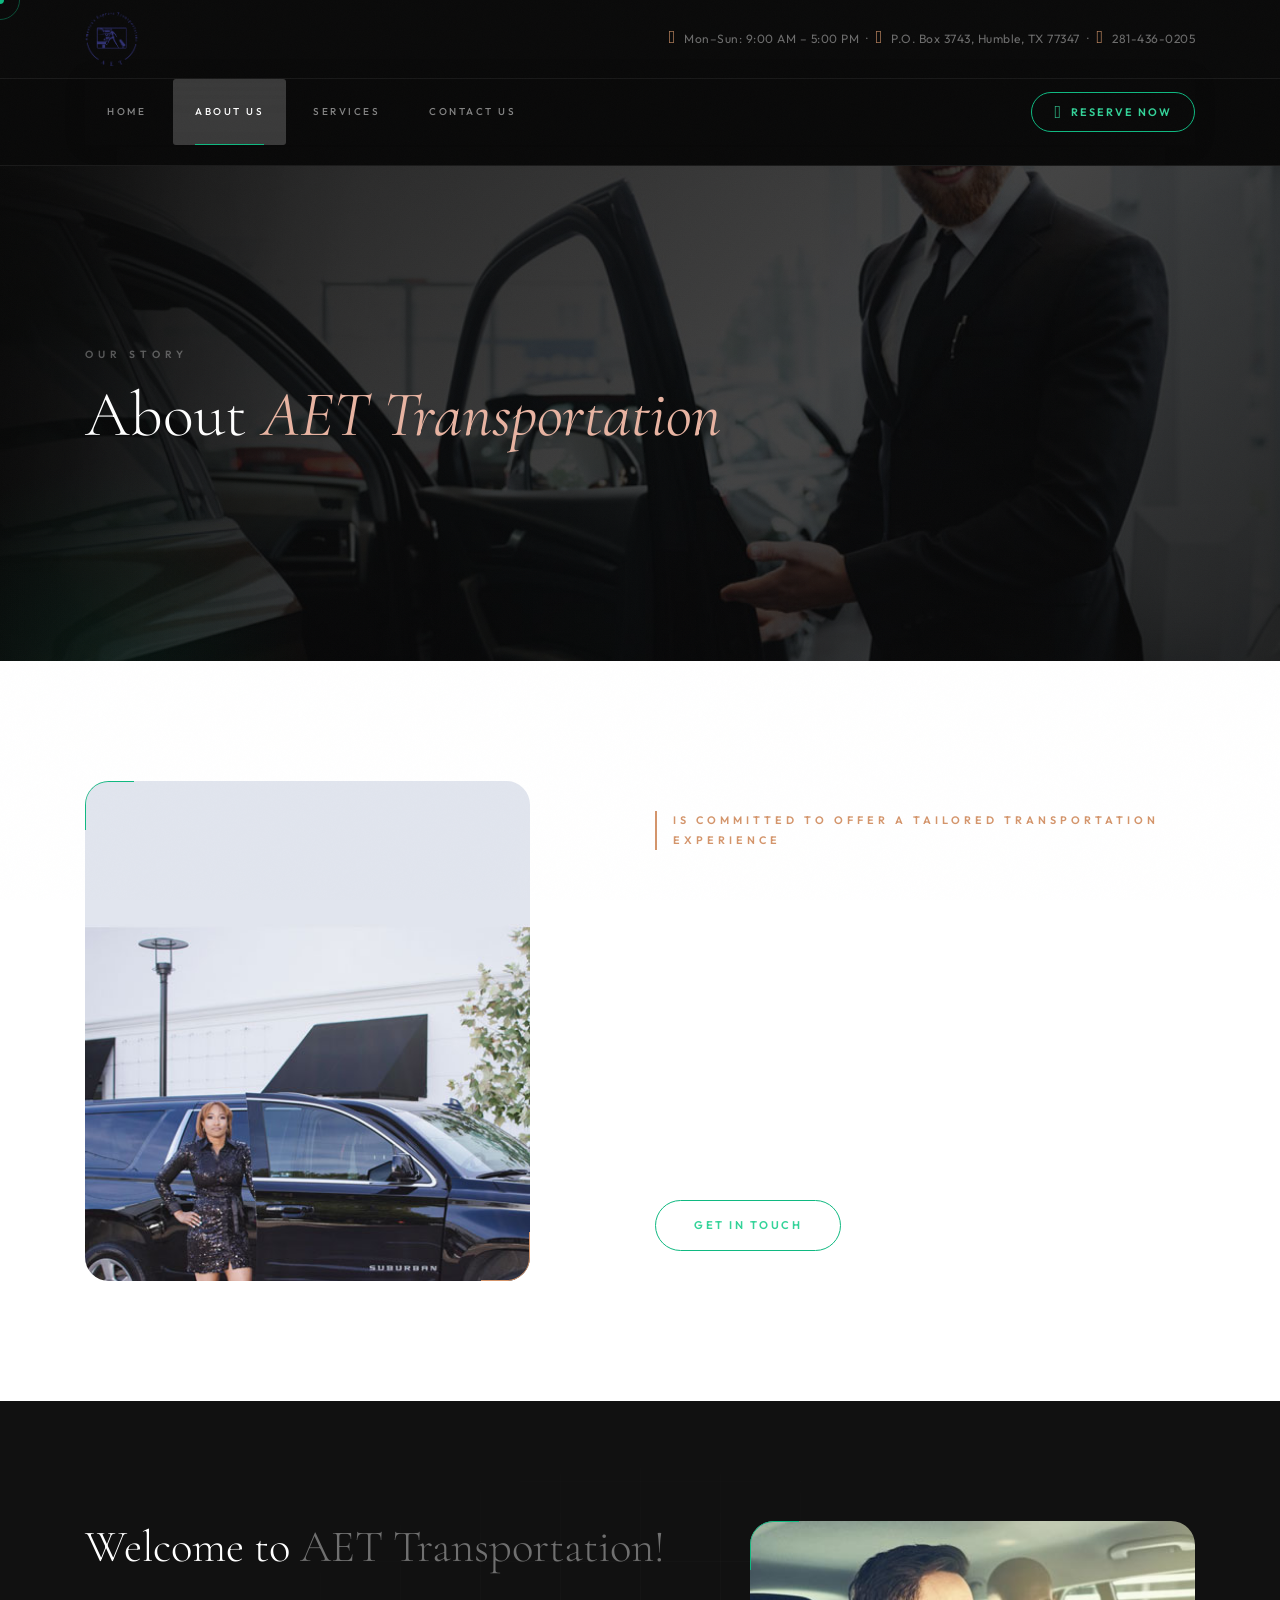
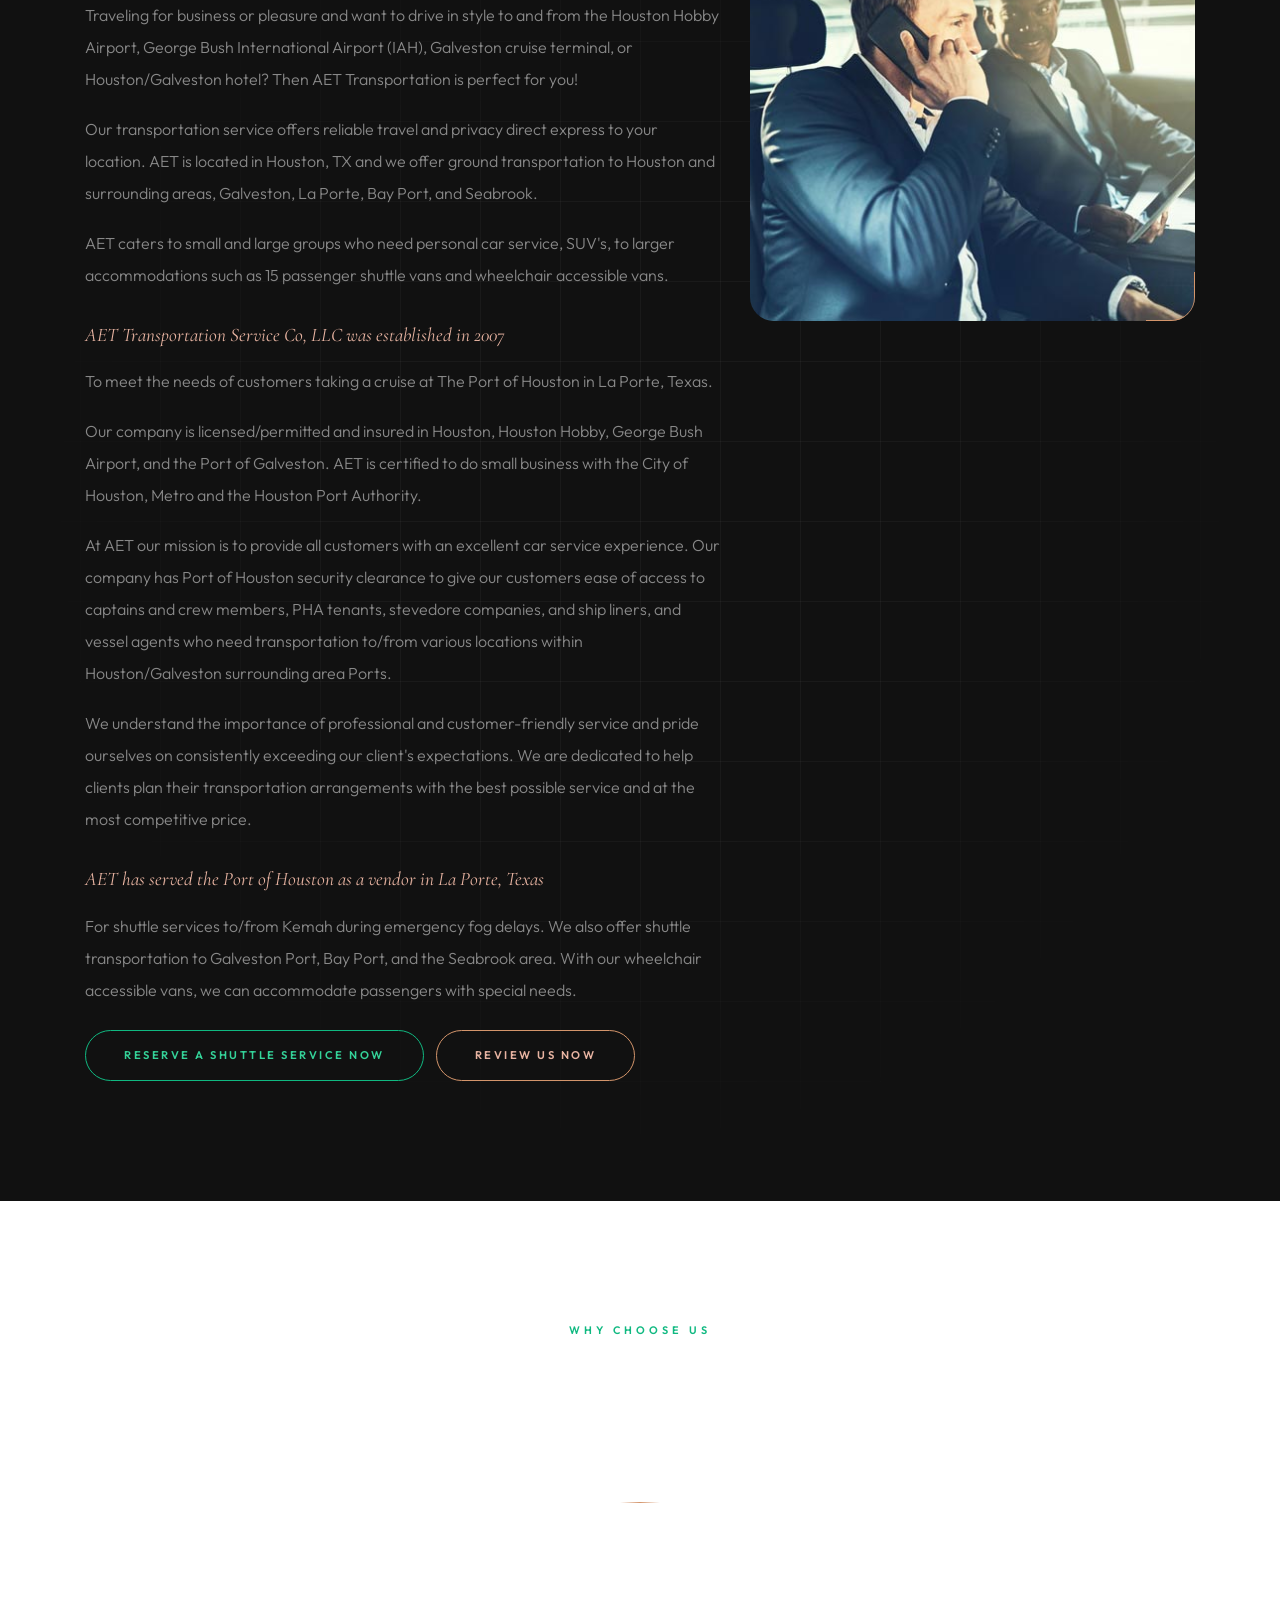
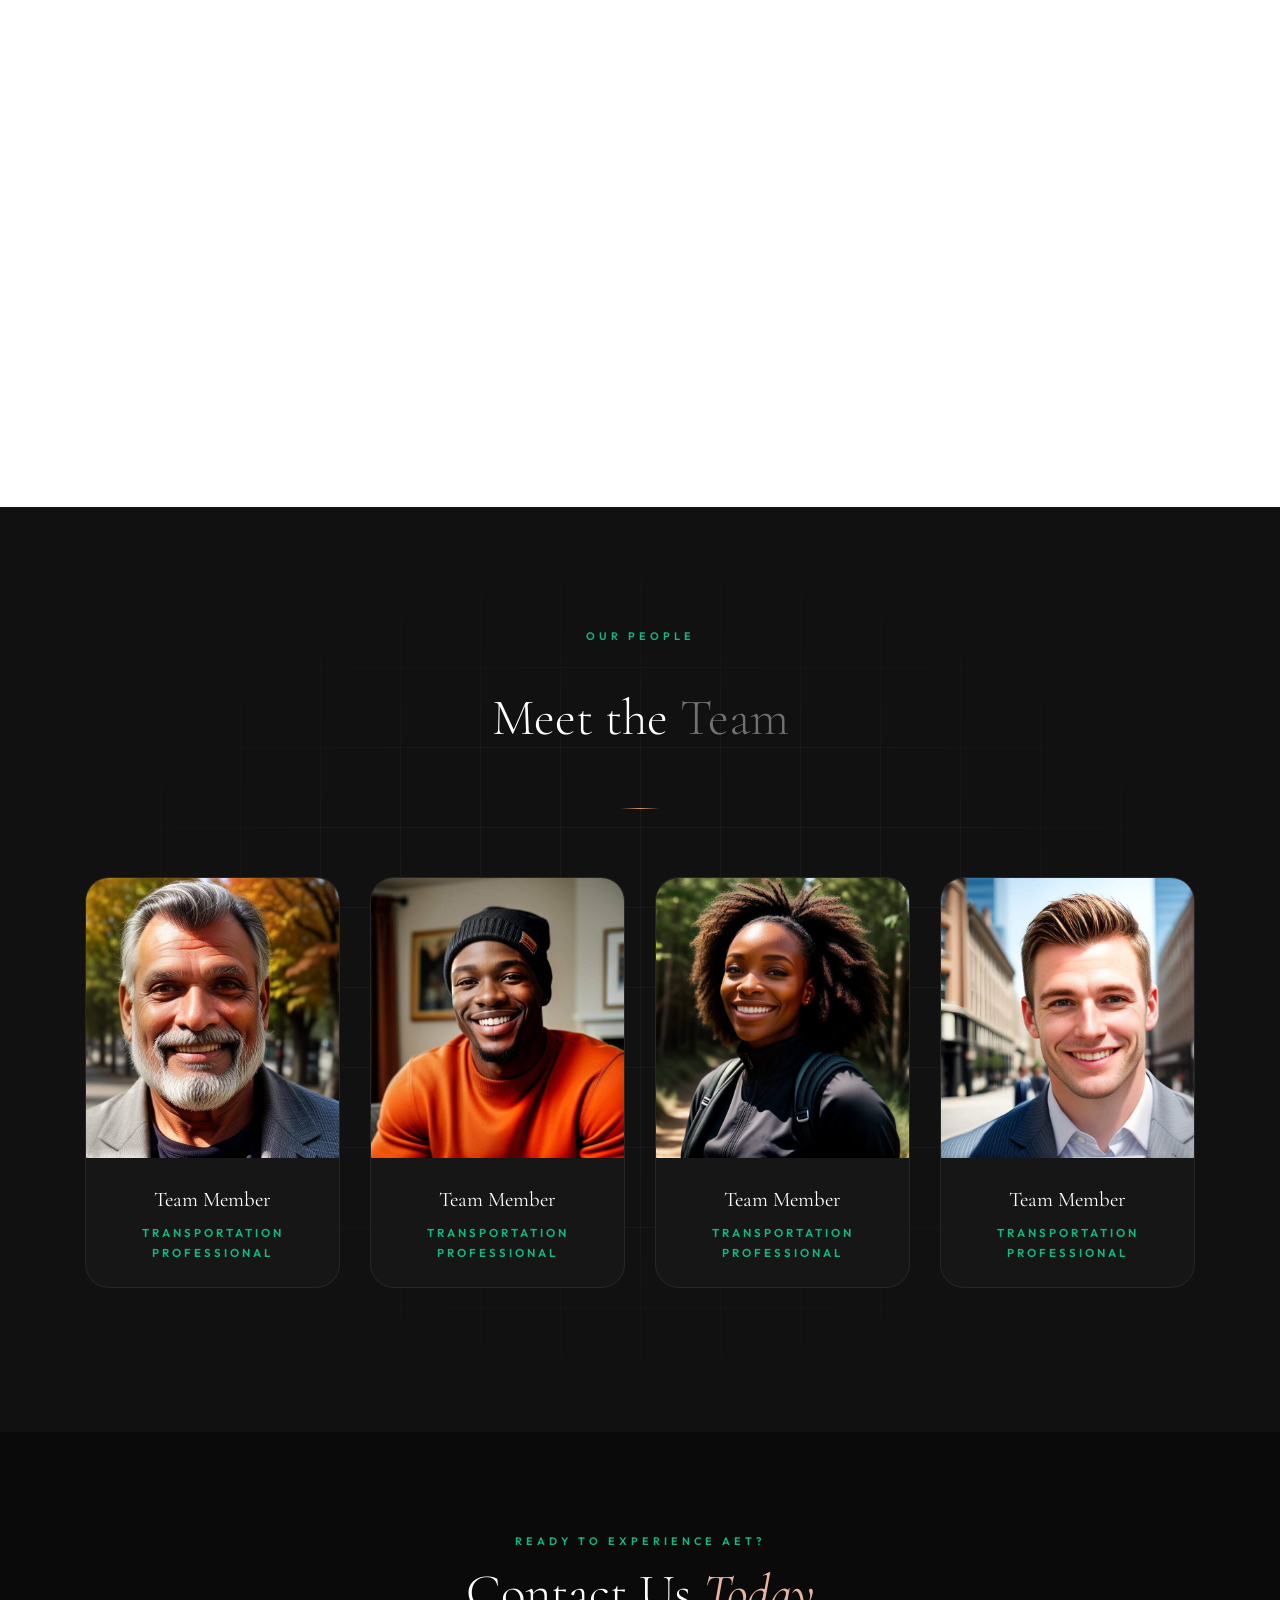
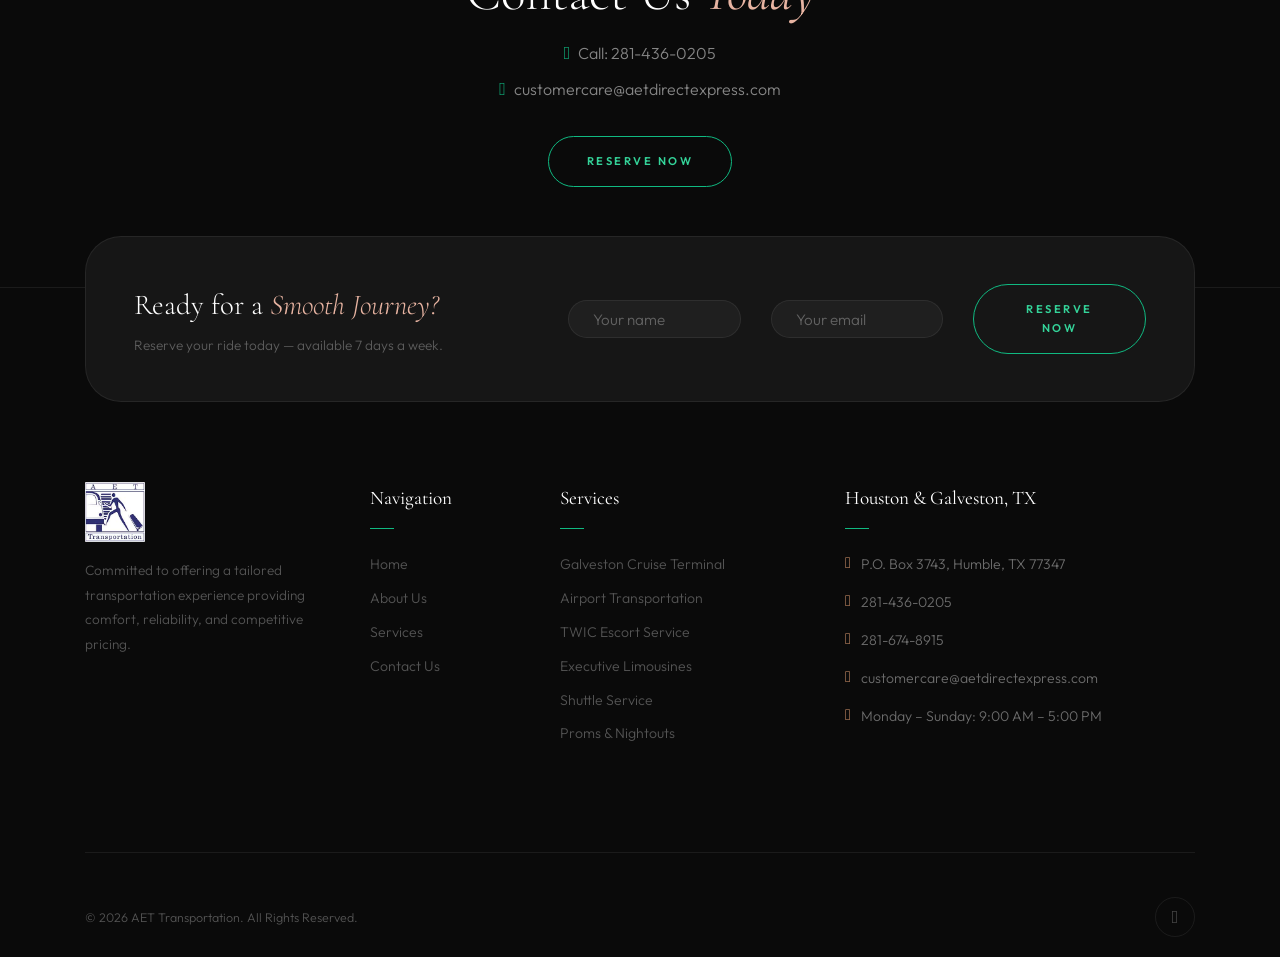
==== commit bc356179: "Complete redesign: clean CSS, local images, fixed carousel, all pages rebuilt - Created assets/css/a" ====
--- a/about.html
+++ b/about.html
@@ -1,284 +1,351 @@
 <!doctype html>
-<html class="no-js" lang="en">
+<html lang="en">
 <head>
-    <meta charset="UTF-8">
-    <meta http-equiv="Content-Security-Policy" content="upgrade-insecure-requests">
-    <meta name="viewport" content="width=device-width, initial-scale=1.0">
-    <meta http-equiv="X-UA-Compatible" content="ie=edge">
-    <meta name="description" content="About our exceptional car service in Houston/Galveston TX — AET Transportation is committed to offering a tailored transportation experience to all types of lifestyles.">
-    <title>About Our Exceptional Car Service in Houston/Galveston TX</title>
-    <link rel="icon" href="favicon.ico">
-    <link rel="stylesheet" href="assets/plugins/bootstrap/css/bootstrap.min.css">
-    <link rel="stylesheet" href="assets/plugins/aos/aos.min.css">
-    <link rel="stylesheet" href="assets/css/main.css">
-    <link rel="stylesheet" href="assets/css/redesign.css">
-    <style>
-        .service-icon-zmdi{width:72px;height:72px;margin:0 auto 28px;display:flex;align-items:center;justify-content:center;border:1px solid var(--border);border-radius:50%;transition:all var(--t);}
-        .service-icon-zmdi .zmdi{font-size:28px;color:var(--white-50);transition:all var(--t);}
-        .service-box:hover .service-icon-zmdi{border-color:var(--emerald);background:var(--emerald-glow);box-shadow:0 0 30px var(--emerald-glow);}
-        .service-box:hover .service-icon-zmdi .zmdi{color:var(--emerald-light);}
-        .partner-logo{max-height:44px;opacity:.5;filter:brightness(2) grayscale(1);transition:all .4s;}
-        .partner-logo:hover{opacity:1;filter:brightness(1) grayscale(0);}
-        .feature-icon-img{width:64px;height:64px;object-fit:contain;margin:0 auto 20px;display:block;filter:brightness(1.5);opacity:.7;}
-        .service-box:hover .feature-icon-img{opacity:1;filter:brightness(2);}
-    </style>
+  <meta charset="UTF-8">
+  <meta name="viewport" content="width=device-width, initial-scale=1.0">
+  <meta http-equiv="X-UA-Compatible" content="ie=edge">
+  <meta name="description" content="About our exceptional car service in Houston/Galveston TX — AET Transportation is committed to offering a tailored transportation experience to all types of lifestyles.">
+  <title>About Our Exceptional Car Service in Houston/Galveston TX</title>
+  <link rel="icon" href="assets/images/logo.png">
+  <link rel="stylesheet" href="assets/plugins/bootstrap/css/bootstrap.min.css">
+  <link rel="stylesheet" href="assets/plugins/aos/aos.min.css">
+  <link rel="stylesheet" href="assets/css/main.css">
+  <link rel="stylesheet" href="assets/css/aet.css">
 </head>
 <body>
 
-<div id="loading" class="page-loader-wrapper">
-    <div class="loader">
-        <div class="m-t-30"><img class="zmdi-hc-spin" src="assets/images/loader.svg" width="48" height="48" alt="Loading"></div>
-        <p>AET Transportation</p>
-    </div>
+<div class="page-loader" id="pageLoader">
+  <div class="loader-ring"></div>
+  <div class="loader-text">AET Transportation</div>
 </div>
-
-<div class="wrapper">
-    <div class="main_header">
-        <header id="header">
-            <div class="container">
-                <div class="head">
-                    <div class="row align-items-center">
-                        <div class="col-lg-4 col-sm-5">
-                            <div class="left">
-                                <a href="index.html" class="navbar-brand"><img src="https://www.aetdirectexpress.com/wp-content/uploads/2024/11/thumbnail_AET-Website-Logo-2.png" alt="AET Transportation" style="max-height:52px;"></a>
-                            </div>
-                        </div>
-                        <div class="col-lg-8 col-sm-7">
-                            <div class="text-right d-none d-md-block">
-                                <p class="col-white m-b-0 p-t-5"><i class="zmdi zmdi-time"></i> Mon–Sun: 9:00 AM – 5:00 PM</p>
-                                <p class="col-white m-b-0"><i class="zmdi zmdi-pin"></i> P.O. Box 3743, Humble, TX 77347 &nbsp;&nbsp; <i class="zmdi zmdi-phone"></i> 281-436-0205</p>
-                            </div>
-                        </div>
-                    </div>
-                </div>
+<div class="scroll-progress" id="scrollProgress"></div>
+
+<div id="cursor-dot" style="position:fixed;top:-4px;left:-4px;width:8px;height:8px;background:var(--emerald);border-radius:50%;pointer-events:none;z-index:100001;transition:width .25s,height .25s,background .25s;will-change:transform;"></div>
+<div id="cursor-ring" style="position:fixed;top:-20px;left:-20px;width:40px;height:40px;border:1px solid var(--emerald);border-radius:50%;pointer-events:none;z-index:100000;opacity:.4;will-change:transform;transition:width .35s,height .35s,opacity .35s,border-color .35s;"></div>
+
+<div id="top"></div>
+
+<header class="site-header">
+  <div class="container">
+    <div class="row align-items-center">
+      <div class="col-lg-3 col-sm-4">
+        <a href="index.html" class="logo d-block">
+          <img src="assets/images/logo.png" alt="AET Transportation">
+        </a>
+      </div>
+      <div class="col-lg-9 col-sm-8 d-none d-md-block">
+        <div class="header-info text-right">
+          <div><i class="zmdi zmdi-time"></i> Mon–Sun: 9:00 AM – 5:00 PM &nbsp;·&nbsp; <i class="zmdi zmdi-pin"></i> P.O. Box 3743, Humble, TX 77347 &nbsp;·&nbsp; <i class="zmdi zmdi-phone"></i> 281-436-0205</div>
+        </div>
+      </div>
+    </div>
+  </div>
+</header>
+
+<nav class="site-nav" id="siteNav">
+  <div class="container">
+    <div class="navbar navbar-expand-lg">
+      <button class="navbar-toggler" type="button" data-toggle="collapse" data-target="#navMenu" aria-expanded="false">
+        <span class="navbar-toggler-icon"></span>
+      </button>
+      <div class="collapse navbar-collapse" id="navMenu">
+        <ul class="navbar-nav mr-auto">
+          <li class="nav-item"><a class="nav-link" href="index.html">Home</a></li>
+          <li class="nav-item active"><a class="nav-link" href="about.html">About Us</a></li>
+          <li class="nav-item"><a class="nav-link" href="services.html">Services</a></li>
+          <li class="nav-item"><a class="nav-link" href="contact.html">Contact Us</a></li>
+        </ul>
+        <a href="contact.html" class="nav-cta"><i class="zmdi zmdi-car"></i> Reserve Now</a>
+      </div>
+    </div>
+  </div>
+</nav>
+
+<!-- ── INNER BANNER ── -->
+<section class="inner-banner" style="background-image:url(assets/images/about-bg.jpg);">
+  <div class="container">
+    <span class="inner-banner-eyebrow">Our Story</span>
+    <h1 class="inner-banner-title">About <strong>AET Transportation</strong></h1>
+  </div>
+</section>
+
+<!-- ── SECTION 1: COMPANY INTRO ── -->
+<section class="section">
+  <div class="container">
+    <div class="row align-items-center">
+      <div class="col-lg-5 mb-5 mb-lg-0" data-aos="fade-right">
+        <div class="img-frame" style="max-height:500px;">
+          <img src="assets/images/welcome.jpg" alt="AET Transportation" style="height:500px;">
+        </div>
+      </div>
+      <div class="col-lg-6 offset-lg-1" data-aos="fade-left">
+        <div class="content-label">is committed to offer a tailored transportation experience</div>
+        <h2 class="content-heading">AET Transportation <span>Co., LLC.</span></h2>
+        <div class="content-body">
+          <p>By providing comfort, reliability, select concierge services and competitive pricing.</p>
+          <p>Our mission is to provide all customers with an excellent car service experience. Our company has Port of Houston security clearance to give our customers ease of access to/from various locations within Houston/Galveston surrounding area ports.</p>
+        </div>
+        <a href="contact.html" class="btn-aet mt-3"><span>Get In Touch</span></a>
+      </div>
+    </div>
+  </div>
+</section>
+
+<!-- ── SECTION 2: ABOUT BODY ── -->
+<section class="section section-alt">
+  <div class="container" style="position:relative;z-index:1;">
+    <div class="row align-items-start">
+      <div class="col-lg-7 mb-5 mb-lg-0" data-aos="fade-right">
+        <h2 class="content-heading">Welcome to <span>AET Transportation!</span></h2>
+        <div class="content-body">
+          <p>Traveling for business or pleasure and want to drive in style to and from the Houston Hobby Airport, George Bush International Airport (IAH), Galveston cruise terminal, or Houston/Galveston hotel? Then AET Transportation is perfect for you!</p>
+          <p>Our transportation service offers reliable travel and privacy direct express to your location. AET is located in Houston, TX and we offer ground transportation to Houston and surrounding areas, Galveston, La Porte, Bay Port, and Seabrook.</p>
+          <p>AET caters to small and large groups who need personal car service, SUV's, to larger accommodations such as 15 passenger shuttle vans and wheelchair accessible vans.</p>
+          <div class="content-subheading">AET Transportation Service Co, LLC was established in 2007</div>
+          <p>To meet the needs of customers taking a cruise at The Port of Houston in La Porte, Texas.</p>
+          <p>Our company is licensed/permitted and insured in Houston, Houston Hobby, George Bush Airport, and the Port of Galveston. AET is certified to do small business with the City of Houston, Metro and the Houston Port Authority.</p>
+          <p>At AET our mission is to provide all customers with an excellent car service experience. Our company has Port of Houston security clearance to give our customers ease of access to captains and crew members, PHA tenants, stevedore companies, and ship liners, and vessel agents who need transportation to/from various locations within Houston/Galveston surrounding area Ports.</p>
+          <p>We understand the importance of professional and customer-friendly service and pride ourselves on consistently exceeding our client's expectations. We are dedicated to help clients plan their transportation arrangements with the best possible service and at the most competitive price.</p>
+          <div class="content-subheading">AET has served the Port of Houston as a vendor in La Porte, Texas</div>
+          <p>For shuttle services to/from Kemah during emergency fog delays. We also offer shuttle transportation to Galveston Port, Bay Port, and the Seabrook area. With our wheelchair accessible vans, we can accommodate passengers with special needs.</p>
+        </div>
+        <div class="d-flex flex-wrap gap-3 mt-4" style="gap:12px;">
+          <a href="contact.html" class="btn-aet"><span>Reserve a Shuttle Service Now</span></a>
+          <a href="https://www.google.com/search?q=AET+Transportation+Houston+reviews" target="_blank" rel="noopener" class="btn-aet btn-aet-rose"><span>Review Us Now</span></a>
+        </div>
+      </div>
+      <div class="col-lg-5" data-aos="fade-left">
+        <div class="img-frame" style="max-height:400px;">
+          <img src="assets/images/about-cruise.jpg" alt="AET Transportation Cruise Service" style="height:400px;">
+        </div>
+      </div>
+    </div>
+  </div>
+</section>
+
+<!-- ── SECTION 3: WHY CHOOSE AET ── -->
+<section class="section">
+  <div class="container">
+    <div class="row mb-5">
+      <div class="col-12 text-center" data-aos="fade-up">
+        <span class="section-eyebrow">Why Choose Us</span>
+        <h2 class="section-title">Why Choose <span>AET Transportation</span></h2>
+        <div class="section-divider center"></div>
+      </div>
+    </div>
+    <div class="row">
+
+      <div class="col-lg-3 col-md-6 mb-4" data-aos="fade-up" data-aos-delay="0">
+        <div class="feature-box">
+          <div class="feature-box-icon">
+            <img src="assets/images/icon-reliability.png" alt="Reliability">
+          </div>
+          <div class="feature-box-title">Reliable and Insured Vehicles</div>
+          <div class="feature-box-text">The principles of our business is to be a fast and safe transportation company while following all safety and government guidelines.</div>
+        </div>
+      </div>
+
+      <div class="col-lg-3 col-md-6 mb-4" data-aos="fade-up" data-aos-delay="100">
+        <div class="feature-box">
+          <div class="feature-box-icon">
+            <img src="assets/images/icon-delivery.png" alt="Professionals">
+          </div>
+          <div class="feature-box-title">Skilled and Qualified Professionals</div>
+          <div class="feature-box-text">We have the fleet of vehicles, trained drivers, and friendly staff to provide the best customer service in the business.</div>
+        </div>
+      </div>
+
+      <div class="col-lg-3 col-md-6 mb-4" data-aos="fade-up" data-aos-delay="200">
+        <div class="feature-box">
+          <div class="feature-box-icon">
+            <img src="assets/images/icon-port.png" alt="Port of Houston">
+          </div>
+          <div class="feature-box-title">Servicing the Port of Houston</div>
+          <div class="feature-box-text">We provide transport service to the crew members of the ships that need to be escorted out of the ports.</div>
+        </div>
+      </div>
+
+      <div class="col-lg-3 col-md-6 mb-4" data-aos="fade-up" data-aos-delay="300">
+        <div class="feature-box">
+          <div class="feature-box-icon">
+            <img src="assets/images/icon-truck.png" alt="Non-TWIC Escort">
+          </div>
+          <div class="feature-box-title">Non-TWIC Escort Service</div>
+          <div class="feature-box-text">We also have Non-TWIC escort service for truck drivers and other personnel wishing to gain access to the docks.</div>
+        </div>
+      </div>
+
+    </div>
+  </div>
+</section>
+
+<!-- ── SECTION 4: OUR TEAM ── -->
+<section class="section section-alt">
+  <div class="container" style="position:relative;z-index:1;">
+    <div class="row mb-5">
+      <div class="col-12 text-center" data-aos="fade-up">
+        <span class="section-eyebrow">Our People</span>
+        <h2 class="section-title">Meet the <span>Team</span></h2>
+        <div class="section-divider center"></div>
+      </div>
+    </div>
+    <div class="row">
+
+      <div class="col-lg-3 col-md-6 mb-4" data-aos="fade-up" data-aos-delay="0">
+        <div class="team-card">
+          <img src="assets/images/team1.jpg" alt="Team Member">
+          <div class="team-card-body">
+            <div class="team-card-name">Team Member</div>
+            <div class="team-card-role">Transportation Professional</div>
+          </div>
+        </div>
+      </div>
+
+      <div class="col-lg-3 col-md-6 mb-4" data-aos="fade-up" data-aos-delay="100">
+        <div class="team-card">
+          <img src="assets/images/team2.jpg" alt="Team Member">
+          <div class="team-card-body">
+            <div class="team-card-name">Team Member</div>
+            <div class="team-card-role">Transportation Professional</div>
+          </div>
+        </div>
+      </div>
+
+      <div class="col-lg-3 col-md-6 mb-4" data-aos="fade-up" data-aos-delay="200">
+        <div class="team-card">
+          <img src="assets/images/team3.jpg" alt="Team Member">
+          <div class="team-card-body">
+            <div class="team-card-name">Team Member</div>
+            <div class="team-card-role">Transportation Professional</div>
+          </div>
+        </div>
+      </div>
+
+      <div class="col-lg-3 col-md-6 mb-4" data-aos="fade-up" data-aos-delay="300">
+        <div class="team-card">
+          <img src="assets/images/team4.jpg" alt="Team Member">
+          <div class="team-card-body">
+            <div class="team-card-name">Team Member</div>
+            <div class="team-card-role">Transportation Professional</div>
+          </div>
+        </div>
+      </div>
+
+    </div>
+  </div>
+</section>
+
+<!-- ── CTA BANNER ── -->
+<section class="cta-banner" style="background-image:url(assets/images/car-interior.jpg);">
+  <div class="container text-center" data-aos="fade-up">
+    <span class="section-eyebrow">Ready to Experience AET?</span>
+    <h2 class="cta-banner-title">Contact Us <strong>Today</strong></h2>
+    <p style="color:var(--white-50);margin:12px 0 6px;"><i class="zmdi zmdi-phone" style="color:var(--emerald);margin-right:8px;"></i>Call: 281-436-0205</p>
+    <p style="color:var(--white-50);margin-bottom:32px;"><i class="zmdi zmdi-email" style="color:var(--emerald);margin-right:8px;"></i>customercare@aetdirectexpress.com</p>
+    <a href="contact.html" class="btn-aet"><span>Reserve Now</span></a>
+  </div>
+</section>
+
+<!-- ── FOOTER ── -->
+<footer class="site-footer">
+  <div class="container">
+    <div class="footer-cta" data-aos="fade-up">
+      <div class="row align-items-center">
+        <div class="col-lg-5 d-none d-lg-block">
+          <div class="footer-cta-title">Ready for a <em>Smooth Journey?</em></div>
+          <div class="footer-cta-sub">Reserve your ride today — available 7 days a week.</div>
+        </div>
+        <div class="col-lg-7">
+          <form action="mailto:customercare@aetdirectexpress.com" method="post" enctype="text/plain">
+            <div class="row align-items-center">
+              <div class="col-md-4 mb-2 mb-md-0"><input type="text" placeholder="Your name" class="form-control"></div>
+              <div class="col-md-4 mb-2 mb-md-0"><input type="email" placeholder="Your email" class="form-control"></div>
+              <div class="col-md-4"><button type="submit" class="btn-aet w-100" style="justify-content:center;"><span>Reserve Now</span></button></div>
             </div>
-        </header>
-
-        <div id="navbar">
-            <div class="container">
-                <nav class="navbar navbar-expand-lg navbar-light bg-light">
-                    <button class="navbar-toggler navbar-toggler-right collapsed" type="button" data-toggle="collapse"
-                            data-target="#navbarMenu" aria-expanded="false" aria-label="Toggle navigation">
-                        <span class="navbar-toggler-icon"></span>
-                    </button>
-                    <div class="collapse navbar-collapse" id="navbarMenu">
-                        <ul class="navbar-nav mr-auto">
-                            <li class="nav-item"><a class="nav-link" href="index.html">Home</a></li>
-                            <li class="nav-item active"><a class="nav-link" href="about.html">About Us</a></li>
-                            <li class="nav-item"><a class="nav-link" href="services.html">Services</a></li>
-                            <li class="nav-item"><a class="nav-link" href="contact.html">Contact Us</a></li>
-                        </ul>
-                    </div>
-                </nav>
-            </div>
-        </div>
-    </div>
-
-    <!-- ========== INNER BANNER ========== -->
-    <section id="hero">
-        <div class="inner-banner" style="background-image:url(https://www.aetdirectexpress.com/wp-content/uploads/2019/02/tailored-transportation-experience-cover.jpg)">
-            <div class="container">
-                <div class="slider_text text-center" data-aos="fade-up" data-aos-duration="1200">
-                    <p class="title">Our Story<big>About <strong>AET Transportation</strong></big></p>
-                    <div class="hero-accent-line"></div>
-                </div>
-            </div>
-        </div>
-    </section>
-
-    <!-- ========== CONTENT ========== -->
-    <section class="main-section">
-
-        <!-- Section 1: Intro -->
-        <div class="about-us-section">
-            <div class="container">
-                <div class="row">
-                    <div class="section-title col-12" data-aos="fade-up">
-                        <span class="section-subtitle">Who We Are</span>
-                        <h2>AET Transportation <span>Co., LLC.</span></h2>
-                        <div class="section-divider"></div>
-                    </div>
-                </div>
-                <div class="row align-items-center justify-content-between">
-                    <div class="col-lg-5" data-aos="fade-up" data-aos-delay="100">
-                        <img src="https://www.aetdirectexpress.com/wp-content/uploads/2019/01/welcome-to-aet-express.jpg" class="box-img box-shadow" style="width:100%;border-radius:var(--r-lg);object-fit:cover;max-height:500px;" alt="AET Transportation">
-                    </div>
-                    <div class="col-lg-6" data-aos="fade-up" data-aos-delay="200">
-                        <div class="common-cnt">
-                            <div class="section-top">
-                                <p>is committed to offer a tailored transportation experience to all types of lifestyles</p>
-                            </div>
-                            <p>By providing comfort, reliability, select concierge services and competitive pricing.</p>
-                            <p>Our mission is to provide all customers with an excellent car service experience. Our company has Port of Houston security clearance to give our customers ease of access to/from various locations within Houston/Galveston surrounding area ports.</p>
-                        </div>
-                    </div>
-                </div>
-            </div>
-        </div>
-
-        <!-- Section 2: About Body -->
-        <div class="our-best-service xl-slategray section-65-100">
-            <div class="container">
-                <div class="row align-items-start justify-content-between">
-                    <div class="col-lg-6" data-aos="fade-up" data-aos-delay="100">
-                        <div class="page-text">
-                            <h2>Welcome to <span>AET Transportation!</span></h2>
-                            <p>Traveling for business or pleasure and want to drive in style to and from the Houston Hobby Airport, George Bush International Airport (IAH), Galveston cruise terminal, or Houston/Galveston hotel? Then AET Transportation is perfect for you! Our transportation service offers reliable travel and privacy direct express to your location. AET is located in Houston, TX and we offer ground transportation to Houston and surrounding areas, Galveston, La Porte, Bay Port, and Seabrook. AET caters to small and large groups who need personal car service, SUV's, to larger accommodations such as 15 passenger shuttle vans and wheelchair accessible vans.</p>
-
-                            <h4 style="color:var(--rose-light)!important;font-size:1.3rem;margin-top:30px;">AET Transportation Service Co, LLC was established in 2007</h4>
-                            <p>To meet the needs of customers taking a cruise at The Port of Houston in La Porte, Texas.</p>
-                            <p>Our company is licensed/permitted and insured in Houston, Houston Hobby, George Bush Airport, and the Port of Galveston. AET is certified to do small business with the City of Houston, Metro and the Houston Port Authority.</p>
-                            <p>At AET our mission is to provide all customers with an excellent car service experience. Our company has Port of Houston security clearance to give our customers ease of access to captains and crew members, PHA tenants, stevedore companies, and ship liners, and vessel agents who need transportation to/from various locations within Houston/Galveston surrounding area Ports.</p>
-                            <p>We understand the importance of professional and customer-friendly service and pride ourselves on consistently exceeding our client's expectations. We are dedicated to help clients plan their transportation arrangements with the best possible service and at the most competitive price.</p>
-
-                            <h4 style="color:var(--rose-light)!important;font-size:1.1rem;margin-top:30px;">AET has served the Port of Houston as a vendor in La Porte, Texas</h4>
-                            <p>For shuttle services to/from Kemah during emergency fog delays which severely impacted the cruise lines ability to serve the customers' needs as well as Bay Port cruise Terminal through paid reservations by the cruising customer as well as same day pick up service. AET currently provides transportation in Houston/Galveston surrounding ports.</p>
-
-                            <div style="margin-top:28px;">
-                                <a href="contact.html" class="btn btn-primary btn-round" style="margin-right:12px;margin-bottom:12px;">Reserve a Shuttle Service Now</a>
-                                <a href="#" class="btn btn-primary btn-simple btn-round" style="margin-bottom:12px;">Review Us Now</a>
-                            </div>
-                        </div>
-                    </div>
-                    <div class="col-lg-5" data-aos="fade-up" data-aos-delay="200">
-                        <img src="https://www.aetdirectexpress.com/wp-content/uploads/2019/03/about-customers-taking-cruise-cover.jpg" style="width:100%;border-radius:var(--r-lg);" alt="AET Transportation Cruise">
-                    </div>
-                </div>
-            </div>
-        </div>
-
-        <!-- Section 3: Why Choose AET -->
-        <div class="about-us-section">
-            <div class="container">
-                <div class="row">
-                    <div class="section-title col-12" data-aos="fade-up">
-                        <span class="section-subtitle">Why Choose Us</span>
-                        <h2>Why Choose <span>AET Transportation</span></h2>
-                        <div class="section-divider"></div>
-                    </div>
-                </div>
-                <div class="row">
-                    <div class="col-md-3 col-sm-6" data-aos="fade-up" data-aos-delay="0">
-                        <div class="service-box">
-                            <div class="service-icon">
-                                <img src="https://www.aetdirectexpress.com/wp-content/uploads/2019/01/reliability.png" class="feature-icon-img" alt="Reliable">
-                            </div>
-                            <div class="service-name">Reliable and Insured Vehicles</div>
-                            <div class="service-dep"><p>The principles of our business is to be a fast and safe transportation company while following all safety and government guidelines.</p></div>
-                        </div>
-                    </div>
-                    <div class="col-md-3 col-sm-6" data-aos="fade-up" data-aos-delay="100">
-                        <div class="service-box">
-                            <div class="service-icon">
-                                <img src="https://www.aetdirectexpress.com/wp-content/uploads/2019/01/delivery-man.png" class="feature-icon-img" alt="Professionals">
-                            </div>
-                            <div class="service-name">Skilled and Qualified Professionals</div>
-                            <div class="service-dep"><p>We have the fleet of vehicles, trained drivers, and friendly staff to provide the best customer service in the business.</p></div>
-                        </div>
-                    </div>
-                    <div class="col-md-3 col-sm-6" data-aos="fade-up" data-aos-delay="200">
-                        <div class="service-box">
-                            <div class="service-icon">
-                                <img src="https://www.aetdirectexpress.com/wp-content/uploads/2019/01/port.png" class="feature-icon-img" alt="Port of Houston">
-                            </div>
-                            <div class="service-name">Servicing the Port of Houston</div>
-                            <div class="service-dep"><p>We provide transport service to the crew members of the ships that need to be escorted out of the ports.</p></div>
-                        </div>
-                    </div>
-                    <div class="col-md-3 col-sm-6" data-aos="fade-up" data-aos-delay="300">
-                        <div class="service-box">
-                            <div class="service-icon">
-                                <img src="https://www.aetdirectexpress.com/wp-content/uploads/2019/01/truck-side-view.png" class="feature-icon-img" alt="Non-TWIC Escort">
-                            </div>
-                            <div class="service-name">Non-TWIC Escort Service</div>
-                            <div class="service-dep"><p>We also have Non-TWIC escort service for truck drivers and other personnel wishing to gain access to the docks.</p></div>
-                        </div>
-                    </div>
-                </div>
-            </div>
-        </div>
-
-    </section>
-
-    <!-- ========== FOOTER ========== -->
-    <footer id="footer">
-        <div class="container">
-            <div class="row">
-                <div class="col-lg-12">
-                    <div class="form" data-aos="fade-up">
-                        <div class="row align-items-center">
-                            <div class="col-lg-5 d-none d-lg-block">
-                                <h4 style="font-family:var(--font-display);color:var(--white);font-size:1.8rem;font-weight:300;margin:0;">Ready for a <em style="color:var(--rose-light);">Smooth Journey?</em></h4>
-                                <p style="color:var(--white-30);margin:8px 0 0;font-size:.88rem;font-weight:300;">Reserve your ride today.</p>
-                            </div>
-                            <div class="col-lg-7 col-md-12">
-                                <form class="contact-form" action="mailto:customercare@aetdirectexpress.com" method="post" enctype="text/plain">
-                                    <div class="row align-items-center">
-                                        <div class="col-md-4"><div class="form-group m-b-0"><input type="text" placeholder="Your name" class="form-control"></div></div>
-                                        <div class="col-md-4"><div class="form-group m-b-0"><input type="email" placeholder="Your email" class="form-control"></div></div>
-                                        <div class="col-md-4"><button class="btn btn-primary btn-round btn-block margin-0">Book Now</button></div>
-                                    </div>
-                                </form>
-                            </div>
-                        </div>
-                    </div>
-                </div>
-            </div>
-            <div class="row" data-aos="fade-up">
-                <div class="col-lg-3 col-md-6">
-                    <div class="fcard links">
-                        <img src="https://www.aetdirectexpress.com/wp-content/uploads/2019/01/box-logo-blue.jpg" alt="AET Transportation" style="max-height:60px;margin-bottom:16px;">
-                    </div>
-                </div>
-                <div class="col-lg-3 col-md-6">
-                    <div class="fcard links">
-                        <h5 class="title">Navigation</h5>
-                        <ul class="list-unstyled">
-                            <li><a href="index.html">Home</a></li>
-                            <li><a href="about.html">About Us</a></li>
-                            <li><a href="services.html">Services</a></li>
-                            <li><a href="contact.html">Contact Us</a></li>
-                        </ul>
-                    </div>
-                </div>
-                <div class="col-lg-3 col-md-6">
-                    <div class="fcard links">
-                        <h5 class="title">Services</h5>
-                        <ul class="list-unstyled">
-                            <li><a href="services.html">Galveston Cruise Terminal</a></li>
-                            <li><a href="services.html">Airport Transportation</a></li>
-                            <li><a href="services.html">TWIC Escort</a></li>
-                            <li><a href="services.html">Shuttle Service</a></li>
-                            <li><a href="services.html">Executive Limousines</a></li>
-                            <li><a href="services.html">Proms &amp; Nightouts</a></li>
-                        </ul>
-                    </div>
-                </div>
-                <div class="col-lg-3 col-md-6">
-                    <div class="fcard links">
-                        <h5 class="title">Houston &amp; Galveston, TX</h5>
-                        <p style="color:var(--white-50);font-size:.9rem;margin-bottom:6px;"><i class="zmdi zmdi-pin"></i> P.O. Box 3743, Humble, TX 77347</p>
-                        <p style="color:var(--white-50);font-size:.9rem;margin-bottom:6px;"><i class="zmdi zmdi-phone"></i> 281-436-0205</p>
-                        <p style="color:var(--white-50);font-size:.9rem;margin-bottom:6px;"><i class="zmdi zmdi-email"></i> customercare@aetdirectexpress.com</p>
-                        <p style="color:var(--white-50);font-size:.9rem;margin-bottom:0;"><i class="zmdi zmdi-time"></i> Mon–Sun: 9:00 AM – 5:00 PM</p>
-                    </div>
-                </div>
-            </div>
-        </div>
-        <div class="copyright">
-            <div class="container">
-                <div class="row align-items-center">
-                    <div class="col-lg-8 col-md-8"><small>&copy; 2026 AET Transportation. All Rights Reserved.</small></div>
-                    <div class="col-lg-2 col-md-2 text-center"><div class="up"><a href="#header"><i class="zmdi zmdi-caret-up-circle"></i></a></div></div>
-                    <div class="col-lg-2 col-md-2"></div>
-                </div>
-            </div>
-        </div>
-    </footer>
-</div>
+          </form>
+        </div>
+      </div>
+    </div>
+
+    <div class="row" data-aos="fade-up">
+      <div class="col-lg-3 col-md-6 mb-5">
+        <div class="footer-logo"><img src="assets/images/logo-footer.jpg" alt="AET Transportation"></div>
+        <p style="font-size:.85rem;color:var(--white-30);font-weight:300;line-height:1.8;">Committed to offering a tailored transportation experience providing comfort, reliability, and competitive pricing.</p>
+      </div>
+      <div class="col-lg-2 col-md-6 mb-5">
+        <div class="footer-col-title">Navigation</div>
+        <ul class="footer-col-links">
+          <li><a href="index.html">Home</a></li>
+          <li><a href="about.html">About Us</a></li>
+          <li><a href="services.html">Services</a></li>
+          <li><a href="contact.html">Contact Us</a></li>
+        </ul>
+      </div>
+      <div class="col-lg-3 col-md-6 mb-5">
+        <div class="footer-col-title">Services</div>
+        <ul class="footer-col-links">
+          <li><a href="services.html">Galveston Cruise Terminal</a></li>
+          <li><a href="services.html">Airport Transportation</a></li>
+          <li><a href="services.html">TWIC Escort Service</a></li>
+          <li><a href="services.html">Executive Limousines</a></li>
+          <li><a href="services.html">Shuttle Service</a></li>
+          <li><a href="services.html">Proms &amp; Nightouts</a></li>
+        </ul>
+      </div>
+      <div class="col-lg-4 col-md-6 mb-5">
+        <div class="footer-col-title">Houston &amp; Galveston, TX</div>
+        <div class="footer-contact-item"><span class="zmdi zmdi-pin"></span><span>P.O. Box 3743, Humble, TX 77347</span></div>
+        <div class="footer-contact-item"><span class="zmdi zmdi-phone"></span><span><a href="tel:2814360205">281-436-0205</a></span></div>
+        <div class="footer-contact-item"><span class="zmdi zmdi-phone"></span><span><a href="tel:2816748915">281-674-8915</a></span></div>
+        <div class="footer-contact-item"><span class="zmdi zmdi-email"></span><span><a href="mailto:customercare@aetdirectexpress.com">customercare@aetdirectexpress.com</a></span></div>
+        <div class="footer-contact-item"><span class="zmdi zmdi-time"></span><span>Monday – Sunday: 9:00 AM – 5:00 PM</span></div>
+      </div>
+    </div>
+
+    <hr class="footer-divider">
+    <div class="footer-bottom">
+      <div class="footer-copyright">© 2026 AET Transportation. All Rights Reserved.</div>
+      <a href="#top" class="footer-back-top"><i class="zmdi zmdi-chevron-up"></i></a>
+    </div>
+  </div>
+</footer>
 
 <script src="assets/bundles/libscripts.bundle.js"></script>
-<script src="assets/js/app.js"></script>
-<script src="assets/js/premium.js"></script>
+<script src="assets/plugins/aos/aos.js"></script>
+<script>
+AOS.init({ duration: 900, once: true, offset: 80 });
+
+window.addEventListener('load', () => {
+  const loader = document.getElementById('pageLoader');
+  if(loader) { setTimeout(() => loader.classList.add('hidden'), 400); }
+});
+
+const prog = document.getElementById('scrollProgress');
+if(prog) {
+  window.addEventListener('scroll', () => {
+    const pct = (window.scrollY / (document.body.scrollHeight - window.innerHeight)) * 100;
+    prog.style.width = pct + '%';
+  });
+}
+
+const nav = document.getElementById('siteNav');
+if(nav) {
+  window.addEventListener('scroll', () => {
+    nav.classList.toggle('scrolled', window.scrollY > 60);
+  });
+}
+
+const dot = document.getElementById('cursor-dot');
+const ring = document.getElementById('cursor-ring');
+if(dot && ring && window.innerWidth >= 992) {
+  let mx=0,my=0,rx=0,ry=0;
+  document.addEventListener('mousemove', e => { mx=e.clientX; my=e.clientY; dot.style.left=(mx-4)+'px'; dot.style.top=(my-4)+'px'; });
+  (function tick(){rx+=(mx-rx)*.12; ry+=(my-ry)*.12; ring.style.left=(rx-20)+'px'; ring.style.top=(ry-20)+'px'; requestAnimationFrame(tick);})();
+  document.querySelectorAll('a,button,.btn-aet,.service-card,.feature-box').forEach(el => {
+    el.addEventListener('mouseenter',()=>{dot.style.width='14px';dot.style.height='14px';dot.style.background='var(--rose)';ring.style.width='60px';ring.style.height='60px';ring.style.borderColor='var(--rose)';});
+    el.addEventListener('mouseleave',()=>{dot.style.width='8px';dot.style.height='8px';dot.style.background='var(--emerald)';ring.style.width='40px';ring.style.height='40px';ring.style.borderColor='var(--emerald)';});
+  });
+}
+</script>
 </body>
 </html>
--- a/assets/css/aet.css
+++ b/assets/css/aet.css
@@ -0,0 +1,346 @@
+@import url('https://fonts.googleapis.com/css2?family=Cormorant+Garamond:ital,wght@0,300;0,400;0,600;1,300;1,400&family=Outfit:wght@300;400;500;600;700&display=swap');
+
+:root {
+  --bg: #0A0A0A;
+  --bg-raised: #111111;
+  --bg-card: #161616;
+  --bg-glass: rgba(255,255,255,0.03);
+  --border: rgba(255,255,255,0.07);
+  --border-hover: rgba(255,255,255,0.15);
+  --emerald: #10B981;
+  --emerald-light: #34D399;
+  --emerald-glow: rgba(16,185,129,0.12);
+  --rose: #D4956B;
+  --rose-light: #E8B4A2;
+  --white: #FFFFFF;
+  --white-90: rgba(255,255,255,0.9);
+  --white-70: rgba(255,255,255,0.7);
+  --white-50: rgba(255,255,255,0.5);
+  --white-30: rgba(255,255,255,0.3);
+  --white-15: rgba(255,255,255,0.15);
+  --white-08: rgba(255,255,255,0.08);
+  --white-04: rgba(255,255,255,0.04);
+  --font-display: 'Cormorant Garamond', Georgia, serif;
+  --font-body: 'Outfit', -apple-system, sans-serif;
+  --r-sm: 8px; --r-md: 16px; --r-lg: 24px; --r-xl: 36px; --r-pill: 999px;
+  --ease: cubic-bezier(.4,0,.2,1);
+  --ease-spring: cubic-bezier(.34,1.56,.64,1);
+  --t: .4s var(--ease); --t-fast: .2s var(--ease);
+}
+
+*, *::before, *::after { box-sizing: border-box; margin: 0; padding: 0; }
+html { scroll-behavior: smooth; -webkit-font-smoothing: antialiased; }
+
+body {
+  font-family: var(--font-body);
+  background: var(--bg);
+  color: var(--white-70);
+  line-height: 1.7;
+  overflow-x: hidden;
+}
+
+/* Grain texture overlay */
+body::after {
+  content: '';
+  position: fixed; inset: 0;
+  pointer-events: none; z-index: 9999; opacity: 0.02;
+  background-image: url("data:image/svg+xml,%3Csvg viewBox='0 0 256 256' xmlns='http://www.w3.org/2000/svg'%3E%3Cfilter id='n'%3E%3CfeTurbulence type='fractalNoise' baseFrequency='0.9' numOctaves='4' stitchTiles='stitch'/%3E%3C/filter%3E%3Crect width='100%25' height='100%25' filter='url(%23n)'/%3E%3C/svg%3E");
+  background-size: 200px;
+}
+
+h1,h2,h3,h4,h5,h6 { font-family: var(--font-display); color: var(--white); line-height: 1.15; font-weight: 400; }
+p { font-family: var(--font-body); color: var(--white-50); font-size: 1rem; line-height: 1.85; font-weight: 300; }
+a { color: var(--emerald-light); text-decoration: none; transition: color var(--t-fast); }
+a:hover { color: var(--rose-light); text-decoration: none; }
+img { max-width: 100%; height: auto; display: block; }
+::selection { background: var(--emerald); color: var(--bg); }
+::-webkit-scrollbar { width: 5px; }
+::-webkit-scrollbar-track { background: var(--bg); }
+::-webkit-scrollbar-thumb { background: var(--white-15); border-radius: 3px; }
+::-webkit-scrollbar-thumb:hover { background: var(--emerald); }
+
+/* ── PAGE LOADER ── */
+.page-loader { position: fixed; inset: 0; background: var(--bg); z-index: 99999; display: flex; flex-direction: column; align-items: center; justify-content: center; transition: opacity .6s var(--ease), visibility .6s; }
+.page-loader.hidden { opacity: 0; visibility: hidden; }
+.loader-ring { width: 48px; height: 48px; border: 2px solid var(--border); border-top-color: var(--emerald); border-radius: 50%; animation: spin .8s linear infinite; margin-bottom: 20px; }
+.loader-text { font-family: var(--font-body); font-size: .7rem; font-weight: 500; letter-spacing: 5px; text-transform: uppercase; color: var(--white-30); }
+@keyframes spin { to { transform: rotate(360deg); } }
+
+/* ── SCROLL PROGRESS ── */
+.scroll-progress { position: fixed; top: 0; left: 0; height: 2px; background: linear-gradient(90deg, var(--emerald), var(--rose)); z-index: 10000; width: 0%; transition: width .1s linear; }
+
+/* ── HEADER ── */
+.site-header { background: transparent; border-bottom: 1px solid var(--border); padding: 12px 0; position: relative; z-index: 100; }
+.site-header .header-info { font-family: var(--font-body); font-size: .75rem; color: rgba(255,255,255,.4); font-weight: 400; letter-spacing: .5px; text-align: right; }
+.site-header .header-info i { color: var(--rose); margin-right: 5px; }
+.site-header .logo img { max-height: 54px; width: auto; }
+
+/* ── NAVBAR ── */
+.site-nav { background: rgba(10,10,10,0.88); backdrop-filter: blur(30px) saturate(1.5); -webkit-backdrop-filter: blur(30px) saturate(1.5); border-bottom: 1px solid var(--border); position: sticky; top: 0; z-index: 999; transition: all var(--t); }
+.site-nav.scrolled { background: rgba(10,10,10,0.97); box-shadow: 0 20px 60px rgba(0,0,0,.5); }
+.site-nav .navbar { background: transparent; padding: 0; min-height: 62px; }
+.site-nav .nav-link { font-family: var(--font-body); font-weight: 500; font-size: .72rem; text-transform: uppercase; letter-spacing: 2.5px; color: var(--white-50) !important; padding: 20px 22px !important; position: relative; transition: color var(--t); }
+.site-nav .nav-link::after { content: ''; position: absolute; bottom: 0; left: 22px; right: 22px; height: 1px; background: var(--emerald); transform: scaleX(0); transition: transform .4s var(--ease-spring); }
+.site-nav .nav-link:hover, .site-nav .nav-item.active .nav-link { color: var(--white) !important; }
+.site-nav .nav-link:hover::after, .site-nav .nav-item.active .nav-link::after { transform: scaleX(1); }
+.site-nav .navbar-toggler { border: 1px solid var(--white-15) !important; border-radius: var(--r-sm); padding: 8px 12px; }
+.site-nav .navbar-toggler-icon { filter: invert(1) brightness(.7); }
+.nav-cta { display: inline-flex; align-items: center; gap: 8px; background: transparent; border: 1px solid var(--emerald); color: var(--emerald-light) !important; font-family: var(--font-body); font-weight: 600; font-size: .68rem; letter-spacing: 2px; text-transform: uppercase; padding: 10px 22px !important; border-radius: var(--r-pill); transition: all var(--t); margin-left: 12px; }
+.nav-cta:hover { background: var(--emerald); color: var(--bg) !important; box-shadow: 0 8px 30px rgba(16,185,129,.25); }
+
+/* ── HERO CAROUSEL ── */
+.hero-carousel { position: relative; }
+.hero-slide { position: relative; min-height: 100vh; display: flex; align-items: center; background-size: cover; background-position: center; background-repeat: no-repeat; overflow: hidden; }
+.hero-slide::before { content: ''; position: absolute; inset: 0; background: linear-gradient(135deg, rgba(10,10,10,.85) 0%, rgba(10,10,10,.5) 50%, rgba(10,10,10,.75) 100%); z-index: 1; }
+.hero-slide::after { content: ''; position: absolute; width: 700px; height: 700px; right: -150px; bottom: -300px; background: radial-gradient(circle, rgba(16,185,129,.1) 0%, transparent 70%); z-index: 1; pointer-events: none; animation: glow-drift 12s ease-in-out infinite alternate; }
+@keyframes glow-drift { 0% { transform: translate(0,0) scale(1); } 100% { transform: translate(-80px,-60px) scale(1.3); } }
+.hero-slide .container { position: relative; z-index: 2; padding: 60px 15px; }
+.hero-content { max-width: 680px; }
+.hero-eyebrow { display: block; font-family: var(--font-body); font-size: .68rem; font-weight: 600; text-transform: uppercase; letter-spacing: 5px; color: var(--emerald); margin-bottom: 20px; }
+.hero-title { font-family: var(--font-display); font-size: clamp(3rem, 6vw, 5.5rem); font-weight: 300; color: var(--white); line-height: 1.05; margin-bottom: 0; }
+.hero-title strong { font-weight: 500; font-style: italic; color: var(--rose-light); }
+.hero-line { width: 0; height: 1px; background: linear-gradient(90deg, var(--emerald), transparent); margin: 28px 0; animation: line-grow .8s var(--ease) .5s forwards; }
+@keyframes line-grow { to { width: 60px; } }
+.hero-subtitle { font-size: 1.05rem; color: var(--white-50); font-weight: 300; max-width: 480px; line-height: 1.9; margin-bottom: 36px; }
+.hero-badges { display: flex; flex-wrap: wrap; gap: 10px; margin-top: 32px; }
+.hero-badge { display: inline-flex; align-items: center; gap: 8px; padding: 10px 20px; background: rgba(255,255,255,.04); border: 1px solid rgba(255,255,255,.1); border-radius: var(--r-pill); font-size: .75rem; font-weight: 500; color: var(--white-70); letter-spacing: .5px; transition: all var(--t); backdrop-filter: blur(10px); }
+.hero-badge i { color: var(--emerald-light); font-size: 15px; }
+.hero-badge:hover { border-color: var(--emerald); background: var(--emerald-glow); color: var(--white); }
+
+/* Carousel decorations */
+.hero-ring { position: absolute; border: 1px solid rgba(255,255,255,.05); border-radius: 50%; z-index: 1; pointer-events: none; animation: spin-slow 60s linear infinite; }
+.hero-ring-1 { width: 550px; height: 550px; right: -100px; top: -100px; }
+.hero-ring-2 { width: 380px; height: 380px; right: -10px; top: -10px; border-color: rgba(255,255,255,.03); animation-duration: 40s; animation-direction: reverse; }
+.hero-dot { position: absolute; width: 6px; height: 6px; border-radius: 50%; background: var(--emerald); z-index: 1; animation: pulse-dot 3s ease-in-out infinite; }
+.hero-dot-1 { right: 18%; top: 28%; }
+.hero-dot-2 { right: 28%; top: 65%; animation-delay: 1s; }
+.hero-dot-3 { right: 9%; bottom: 32%; animation-delay: 2s; }
+@keyframes spin-slow { to { transform: rotate(360deg); } }
+@keyframes pulse-dot { 0%,100% { opacity:.3; transform:scale(1); } 50% { opacity:.8; transform:scale(1.6); } }
+
+/* Bootstrap carousel overrides */
+.hero-carousel .carousel-inner { overflow: visible; }
+.hero-carousel .carousel-item { transition: transform .8s var(--ease); }
+.hero-carousel .carousel-control-prev,
+.hero-carousel .carousel-control-next { width: 52px; height: 52px; background: rgba(255,255,255,.06); border: 1px solid var(--border); border-radius: 50%; top: 50%; transform: translateY(-50%); bottom: auto; opacity: 1; backdrop-filter: blur(12px); transition: all var(--t); }
+.hero-carousel .carousel-control-prev { left: 28px; }
+.hero-carousel .carousel-control-next { right: 28px; }
+.hero-carousel .carousel-control-prev:hover,
+.hero-carousel .carousel-control-next:hover { background: var(--emerald-glow); border-color: var(--emerald); }
+.hero-carousel .carousel-control-prev-icon,
+.hero-carousel .carousel-control-next-icon { display: none; }
+.hero-carousel .carousel-control-prev i,
+.hero-carousel .carousel-control-next i { font-size: 22px; color: var(--white-70); transition: color var(--t-fast); }
+.hero-carousel .carousel-control-prev:hover i,
+.hero-carousel .carousel-control-next:hover i { color: var(--emerald-light); }
+.hero-carousel .carousel-indicators { bottom: 28px; gap: 8px; }
+.hero-carousel .carousel-indicators li { width: 8px; height: 8px; border-radius: 50%; background: var(--white-30); border: none; margin: 0 4px; transition: all var(--t); }
+.hero-carousel .carousel-indicators li.active { background: var(--emerald); transform: scale(1.3); }
+
+/* ── TRUST BAR ── */
+.trust-bar { padding: 0; margin-top: -70px; position: relative; z-index: 10; }
+.trust-bar-inner { background: var(--bg-raised); border: 1px solid var(--border); border-radius: var(--r-xl); padding: 44px 40px; box-shadow: 0 30px 80px rgba(0,0,0,.4); }
+.trust-item { text-align: center; padding: 16px 20px; position: relative; }
+.trust-item + .trust-item::before { content: ''; position: absolute; left: 0; top: 20%; height: 60%; width: 1px; background: var(--border); }
+.trust-number { font-family: var(--font-display); font-size: 3rem; font-weight: 300; color: var(--white); line-height: 1; margin-bottom: 8px; }
+.trust-number .accent { color: var(--emerald-light); }
+.trust-label { font-family: var(--font-body); font-size: .65rem; font-weight: 600; text-transform: uppercase; letter-spacing: 3px; color: var(--white-30); }
+
+/* ── SECTION COMMON ── */
+.section { padding: 120px 0; }
+.section-alt { background: var(--bg-raised); position: relative; }
+.section-alt::before { content: ''; position: absolute; inset: 0; background-image: linear-gradient(var(--white-04) 1px, transparent 1px), linear-gradient(90deg, var(--white-04) 1px, transparent 1px); background-size: 80px 80px; pointer-events: none; mask-image: radial-gradient(ellipse at center, black 30%, transparent 70%); -webkit-mask-image: radial-gradient(ellipse at center, black 30%, transparent 70%); }
+.section-eyebrow { display: block; font-family: var(--font-body); font-size: .68rem; font-weight: 600; text-transform: uppercase; letter-spacing: 4px; color: var(--emerald); margin-bottom: 14px; }
+.section-title { font-family: var(--font-display); font-size: clamp(2.2rem, 4vw, 3.4rem); font-weight: 300; color: var(--white); }
+.section-title span { color: rgba(255,255,255,.4); }
+.section-divider { width: 40px; height: 1px; background: linear-gradient(90deg, transparent, var(--rose), transparent); margin: 20px 0; }
+.section-divider.center { margin: 20px auto; }
+.section-lead { font-size: 1.05rem; color: rgba(255,255,255,.4); font-weight: 300; line-height: 1.9; max-width: 560px; }
+.section-lead.center { margin: 0 auto; text-align: center; }
+
+/* ── BUTTONS ── */
+.btn-aet { display: inline-flex; align-items: center; gap: 8px; background: transparent; border: 1px solid var(--emerald); color: var(--emerald-light); font-family: var(--font-body); font-weight: 600; font-size: .7rem; letter-spacing: 2.5px; text-transform: uppercase; padding: 15px 38px; border-radius: var(--r-pill); position: relative; overflow: hidden; transition: all var(--t); cursor: pointer; }
+.btn-aet::before { content: ''; position: absolute; inset: 0; background: var(--emerald); transform: translateY(100%); transition: transform .4s var(--ease); z-index: 0; }
+.btn-aet span { position: relative; z-index: 1; }
+.btn-aet:hover { color: var(--bg); box-shadow: 0 10px 40px rgba(16,185,129,.25); transform: translateY(-2px); }
+.btn-aet:hover::before { transform: translateY(0); }
+.btn-aet-rose { border-color: var(--rose); color: var(--rose-light); }
+.btn-aet-rose::before { background: var(--rose); }
+.btn-aet-rose:hover { color: var(--bg); box-shadow: 0 10px 40px rgba(212,149,107,.25); }
+
+/* ── IMAGE FRAME ── */
+.img-frame { position: relative; border-radius: var(--r-lg); overflow: hidden; }
+.img-frame img { width: 100%; height: 100%; object-fit: cover; transition: transform var(--t); }
+.img-frame:hover img { transform: scale(1.04); }
+.img-frame::before, .img-frame::after { content: ''; position: absolute; width: 50px; height: 50px; z-index: 2; transition: all var(--t); }
+.img-frame::before { top: -1px; left: -1px; border-top: 2px solid var(--emerald); border-left: 2px solid var(--emerald); border-radius: var(--r-lg) 0 0 0; }
+.img-frame::after { bottom: -1px; right: -1px; border-bottom: 2px solid var(--rose); border-right: 2px solid var(--rose); border-radius: 0 0 var(--r-lg) 0; }
+.img-frame:hover::before, .img-frame:hover::after { width: 70px; height: 70px; }
+
+/* ── SERVICE CARDS ── */
+.service-card { background: var(--bg-glass); border: 1px solid var(--border); border-radius: var(--r-lg); overflow: hidden; transition: all var(--t); position: relative; height: 100%; display: flex; flex-direction: column; }
+.service-card::before { content: ''; position: absolute; bottom: -60%; left: 50%; transform: translateX(-50%); width: 200px; height: 200px; background: radial-gradient(circle, var(--emerald-glow) 0%, transparent 70%); opacity: 0; transition: all .6s var(--ease); pointer-events: none; z-index: 0; }
+.service-card:hover { border-color: var(--emerald); transform: translateY(-8px); box-shadow: 0 30px 80px rgba(0,0,0,.3); }
+.service-card:hover::before { opacity: 1; bottom: -30%; }
+.service-card-img { width: 100%; height: 200px; object-fit: cover; display: block; transition: transform .6s var(--ease); }
+.service-card:hover .service-card-img { transform: scale(1.05); }
+.service-card-body { padding: 28px 24px 24px; flex: 1; display: flex; flex-direction: column; position: relative; z-index: 1; }
+.service-card-title { font-family: var(--font-display); font-size: 1.4rem; font-weight: 400; color: var(--white); margin-bottom: 12px; line-height: 1.2; }
+.service-card-text { font-size: .88rem; color: var(--white-30); line-height: 1.8; font-weight: 300; flex: 1; }
+.service-card-link { display: inline-flex; align-items: center; gap: 8px; color: var(--emerald); font-size: .68rem; font-weight: 600; text-transform: uppercase; letter-spacing: 2px; margin-top: 20px; transition: all var(--t-fast); font-family: var(--font-body); }
+.service-card-link::after { content: '→'; transition: transform .3s var(--ease-spring); }
+.service-card-link:hover { color: var(--rose-light); }
+.service-card-link:hover::after { transform: translateX(5px); }
+
+/* ── FEATURE BOXES (Why Choose) ── */
+.feature-box { background: var(--bg-glass); border: 1px solid var(--border); border-radius: var(--r-lg); padding: 40px 28px; text-align: center; transition: all var(--t); position: relative; overflow: hidden; height: 100%; }
+.feature-box:hover { border-color: var(--emerald); transform: translateY(-6px); box-shadow: 0 25px 60px rgba(0,0,0,.25); }
+.feature-box-icon { width: 76px; height: 76px; margin: 0 auto 24px; display: flex; align-items: center; justify-content: center; border: 1px solid var(--border); border-radius: 50%; transition: all var(--t); background: var(--white-04); }
+.feature-box-icon img { width: 38px; height: 38px; object-fit: contain; filter: brightness(1.4); opacity: .75; transition: all var(--t); }
+.feature-box:hover .feature-box-icon { border-color: var(--emerald); background: var(--emerald-glow); box-shadow: 0 0 30px var(--emerald-glow); }
+.feature-box:hover .feature-box-icon img { opacity: 1; filter: brightness(1.8); }
+.feature-box-title { font-family: var(--font-display); font-size: 1.3rem; color: var(--white); margin-bottom: 12px; font-weight: 400; }
+.feature-box-text { font-size: .88rem; color: var(--white-30); line-height: 1.8; font-weight: 300; }
+
+/* ── PARTNER LOGOS ── */
+.partner-strip { padding: 60px 0; background: var(--bg-raised); border-top: 1px solid var(--border); border-bottom: 1px solid var(--border); }
+.partner-logo-wrap { display: flex; align-items: center; justify-content: center; padding: 16px; }
+.partner-logo { max-height: 42px; max-width: 120px; width: auto; object-fit: contain; opacity: .4; filter: brightness(2) grayscale(1); transition: all .4s var(--ease); }
+.partner-logo:hover { opacity: .9; filter: brightness(1) grayscale(0); transform: scale(1.05); }
+
+/* ── CTA BANNER ── */
+.cta-banner { padding: 100px 0; background-size: cover; background-position: center; background-attachment: fixed; position: relative; }
+.cta-banner::before { content: ''; position: absolute; inset: 0; background: linear-gradient(135deg, rgba(10,10,10,.88) 0%, rgba(10,10,10,.7) 100%); }
+.cta-banner .container { position: relative; z-index: 1; }
+.cta-banner-title { font-family: var(--font-display); font-size: clamp(2rem, 4vw, 3.2rem); font-weight: 300; color: var(--white); margin-bottom: 16px; }
+.cta-banner-title strong { font-style: italic; color: var(--rose-light); font-weight: 400; }
+
+/* ── TESTIMONIALS ── */
+.testimonial-card { background: var(--bg-card); border: 1px solid var(--border); border-radius: var(--r-lg); padding: 36px 30px 32px; position: relative; transition: all var(--t); height: 100%; }
+.testimonial-card::before { content: '\201C'; position: absolute; top: 10px; left: 24px; font-size: 5rem; font-family: var(--font-display); color: var(--emerald); opacity: .1; line-height: 1; pointer-events: none; }
+.testimonial-card:hover { border-color: var(--border-hover); transform: translateY(-6px); box-shadow: 0 30px 80px rgba(0,0,0,.3); }
+.testimonial-text { font-size: .92rem; color: var(--white-50); line-height: 1.9; font-weight: 300; margin-bottom: 20px; }
+.testimonial-author { font-family: var(--font-display); color: var(--rose-light); font-style: italic; font-size: 1.05rem; font-weight: 500; }
+
+/* ── INNER BANNER (subpages) ── */
+.inner-banner { min-height: 55vh; display: flex; align-items: center; background-size: cover; background-position: center; position: relative; overflow: hidden; }
+.inner-banner::before { content: ''; position: absolute; inset: 0; background: linear-gradient(135deg, rgba(10,10,10,.85) 0%, rgba(10,10,10,.6) 60%, rgba(10,10,10,.8) 100%); z-index: 1; }
+.inner-banner::after { content: ''; position: absolute; width: 400px; height: 400px; left: -100px; bottom: -200px; background: radial-gradient(circle, rgba(16,185,129,.08) 0%, transparent 70%); z-index: 1; pointer-events: none; }
+.inner-banner .container { position: relative; z-index: 2; }
+.inner-banner-eyebrow { display: block; font-family: var(--font-body); font-size: .65rem; font-weight: 600; text-transform: uppercase; letter-spacing: 5px; color: var(--white-30); margin-bottom: 16px; }
+.inner-banner-title { font-family: var(--font-display); font-size: clamp(2.5rem, 5vw, 4.5rem); font-weight: 300; color: var(--white); line-height: 1.1; }
+.inner-banner-title strong { font-style: italic; color: var(--rose-light); font-weight: 400; }
+
+/* ── ABOUT / CONTENT SECTIONS ── */
+.content-section { padding: 120px 0; }
+.content-label { font-family: var(--font-body); font-size: .68rem; font-weight: 600; text-transform: uppercase; letter-spacing: 4px; color: var(--rose); border-left: 2px solid var(--rose); padding-left: 16px; margin-bottom: 28px; display: inline-block; line-height: 1.8; }
+.content-heading { font-family: var(--font-display); font-size: clamp(1.8rem, 3.5vw, 2.8rem); font-weight: 300; color: var(--white); margin-bottom: 24px; line-height: 1.2; }
+.content-heading span { color: rgba(255,255,255,.4); }
+.content-body p { font-size: 1rem; line-height: 2; color: var(--white-50); font-weight: 300; margin-bottom: 18px; }
+.content-subheading { font-family: var(--font-display); font-size: 1.2rem; font-weight: 400; color: var(--rose-light); margin: 28px 0 14px; font-style: italic; }
+
+/* ── TEAM CARDS ── */
+.team-card { background: var(--bg-card); border: 1px solid var(--border); border-radius: var(--r-lg); overflow: hidden; transition: all var(--t); }
+.team-card:hover { border-color: var(--emerald); transform: translateY(-6px); box-shadow: 0 25px 60px rgba(0,0,0,.3); }
+.team-card img { width: 100%; height: 280px; object-fit: cover; object-position: top; transition: transform .6s var(--ease); }
+.team-card:hover img { transform: scale(1.04); }
+.team-card-body { padding: 24px 20px; text-align: center; }
+.team-card-name { font-family: var(--font-display); font-size: 1.3rem; color: var(--white); margin-bottom: 6px; }
+.team-card-role { font-size: .72rem; font-weight: 600; text-transform: uppercase; letter-spacing: 3px; color: var(--emerald); font-family: var(--font-body); }
+
+/* ── CONTACT ── */
+.contact-form-wrap { background: var(--bg-card); border: 1px solid var(--border); border-radius: var(--r-lg); padding: 48px; }
+.contact-form-title { font-family: var(--font-display); font-size: 2rem; font-weight: 300; color: var(--white); margin-bottom: 8px; }
+.contact-form-sub { font-size: .88rem; color: var(--white-30); margin-bottom: 32px; font-weight: 300; }
+.form-group { margin-bottom: 18px; }
+.form-control { background: var(--white-04) !important; border: 1px solid var(--border) !important; border-radius: var(--r-md) !important; padding: 14px 18px !important; font-size: .95rem; font-family: var(--font-body); color: var(--white) !important; transition: all var(--t-fast); width: 100%; outline: none; }
+.form-control:focus { border-color: var(--emerald) !important; box-shadow: 0 0 0 3px var(--emerald-glow) !important; background: var(--white-08) !important; }
+.form-control::placeholder { color: var(--white-30); font-weight: 300; }
+textarea.form-control { min-height: 140px; resize: vertical; }
+select.form-control option { background: var(--bg-card); color: var(--white-70); }
+
+.contact-sidebar { background: var(--bg-card); border: 1px solid var(--border); border-radius: var(--r-lg); padding: 48px 36px; position: relative; overflow: hidden; height: 100%; }
+.contact-sidebar::before { content: ''; position: absolute; top: -30%; right: -30%; width: 200px; height: 200px; background: radial-gradient(circle, var(--emerald-glow) 0%, transparent 70%); pointer-events: none; }
+.contact-sidebar-title { font-family: var(--font-display); font-size: 1.8rem; font-weight: 400; color: var(--white); margin-bottom: 8px; }
+.contact-sidebar-sub { font-size: .88rem; color: var(--white-30); margin-bottom: 32px; font-weight: 300; }
+.contact-info-list { list-style: none; padding: 0; margin: 0; }
+.contact-info-list li { display: flex; align-items: flex-start; gap: 16px; padding: 18px 0; border-bottom: 1px solid var(--border); }
+.contact-info-list li:last-child { border-bottom: none; }
+.contact-info-list li .zmdi { color: var(--emerald); font-size: 20px; margin-top: 2px; flex-shrink: 0; width: 24px; }
+.contact-info-list li p { color: var(--white-70); font-size: .95rem; font-weight: 300; margin: 0; line-height: 1.7; }
+.contact-info-list li p a { color: var(--white-70); }
+.contact-info-list li p a:hover { color: var(--emerald-light); }
+
+/* ── FOOTER ── */
+.site-footer { background: var(--bg); border-top: 1px solid var(--border); padding-top: 0; }
+.footer-cta { background: var(--bg-card); border: 1px solid var(--border); border-radius: var(--r-xl); padding: 44px 48px; margin-top: -52px; margin-bottom: 80px; position: relative; z-index: 10; }
+.footer-cta-title { font-family: var(--font-display); font-size: 1.8rem; font-weight: 300; color: var(--white); margin-bottom: 4px; }
+.footer-cta-title em { color: var(--rose-light); font-style: italic; }
+.footer-cta-sub { font-size: .85rem; color: var(--white-30); font-weight: 300; }
+.footer-cta .form-control { background: var(--white-04) !important; border: 1px solid var(--border) !important; color: var(--white) !important; border-radius: var(--r-pill) !important; padding: 14px 24px !important; }
+.footer-cta .form-control:focus { border-color: var(--emerald) !important; box-shadow: 0 0 0 3px var(--emerald-glow) !important; }
+.footer-col-title { font-family: var(--font-display); font-size: 1.2rem; font-weight: 400; color: var(--white); margin-bottom: 24px; padding-bottom: 14px; position: relative; }
+.footer-col-title::after { content: ''; position: absolute; bottom: 0; left: 0; width: 24px; height: 1px; background: var(--emerald); }
+.footer-col-links { list-style: none; padding: 0; margin: 0; }
+.footer-col-links li { margin-bottom: 10px; }
+.footer-col-links li a { color: var(--white-30); font-size: .88rem; font-weight: 300; transition: all var(--t-fast); }
+.footer-col-links li a:hover { color: var(--emerald-light); padding-left: 5px; }
+.footer-contact-item { display: flex; align-items: flex-start; gap: 10px; margin-bottom: 14px; font-size: .88rem; color: rgba(255,255,255,.4); font-weight: 300; }
+.footer-contact-item .zmdi { color: var(--rose); font-size: 16px; margin-top: 2px; flex-shrink: 0; }
+.footer-contact-item a { color: rgba(255,255,255,.4); }
+.footer-contact-item a:hover { color: var(--emerald-light); }
+.footer-logo img { max-height: 60px; width: auto; margin-bottom: 16px; }
+.footer-divider { border: none; border-top: 1px solid var(--border); margin: 48px 0 24px; }
+.footer-bottom { padding: 20px 0; display: flex; align-items: center; justify-content: space-between; flex-wrap: wrap; gap: 12px; }
+.footer-copyright { font-size: .78rem; color: var(--white-30); font-family: var(--font-body); font-weight: 300; }
+.footer-back-top { width: 40px; height: 40px; border-radius: 50%; border: 1px solid var(--border); display: inline-flex; align-items: center; justify-content: center; color: var(--white-30); transition: all var(--t); }
+.footer-back-top:hover { border-color: var(--emerald); background: var(--emerald-glow); color: var(--emerald); transform: translateY(-3px); }
+
+/* ── SERVICE PAGE BLOCKS ── */
+.service-block { min-height: 70vh; display: flex; align-items: center; background-size: cover; background-position: center; position: relative; padding: 100px 0; }
+.service-block::before { content: ''; position: absolute; inset: 0; background: linear-gradient(135deg, rgba(10,10,10,.85) 0%, rgba(10,10,10,.5) 100%); }
+.service-block.reverse::before { background: linear-gradient(225deg, rgba(10,10,10,.85) 0%, rgba(10,10,10,.5) 100%); }
+.service-block .container { position: relative; z-index: 1; }
+.service-block-content { max-width: 560px; }
+.service-block.reverse .service-block-content { margin-left: auto; }
+
+/* ── RESPONSIVE ── */
+@media (max-width: 991px) {
+  .hero-slide { min-height: 75vh; }
+  .hero-title { font-size: 3.2rem; }
+  .hero-ring-1, .hero-ring-2, .hero-dot { display: none; }
+  .trust-bar { margin-top: -40px; }
+  .trust-bar-inner { padding: 28px 20px; }
+  .trust-item + .trust-item::before { display: none; }
+  .section { padding: 80px 0; }
+  .content-section { padding: 80px 0; }
+  .service-block { min-height: 50vh; }
+}
+@media (max-width: 767px) {
+  .hero-slide { min-height: 100vh; padding-top: 80px; }
+  .hero-title { font-size: 2.6rem; }
+  .trust-bar { margin-top: -20px; }
+  .trust-number { font-size: 2.2rem; }
+  .section { padding: 60px 0; }
+  .inner-banner { min-height: 40vh; }
+  .inner-banner-title { font-size: 2.2rem; }
+  .footer-cta { padding: 28px 20px; margin-top: -30px; margin-bottom: 50px; }
+  .contact-form-wrap, .contact-sidebar { padding: 28px 20px; }
+  .hero-carousel .carousel-control-prev { left: 10px; }
+  .hero-carousel .carousel-control-next { right: 10px; }
+}
+@media (max-width: 575px) {
+  .hero-title { font-size: 2rem; }
+  .inner-banner-title { font-size: 1.8rem; }
+}
+
+/* ── AOS OVERRIDES ── */
+[data-aos] { transition-duration: 900ms !important; transition-timing-function: var(--ease) !important; }
+[data-aos="fade-up"] { transform: translate3d(0,50px,0) !important; }
+[data-aos="fade-up"].aos-animate { transform: translate3d(0,0,0) !important; }
+
+/* Custom cursor */
+@media (min-width: 992px) {
+  body { cursor: none !important; }
+  a, button, .btn-aet, .service-card, .feature-box, .nav-link { cursor: none !important; }
+}
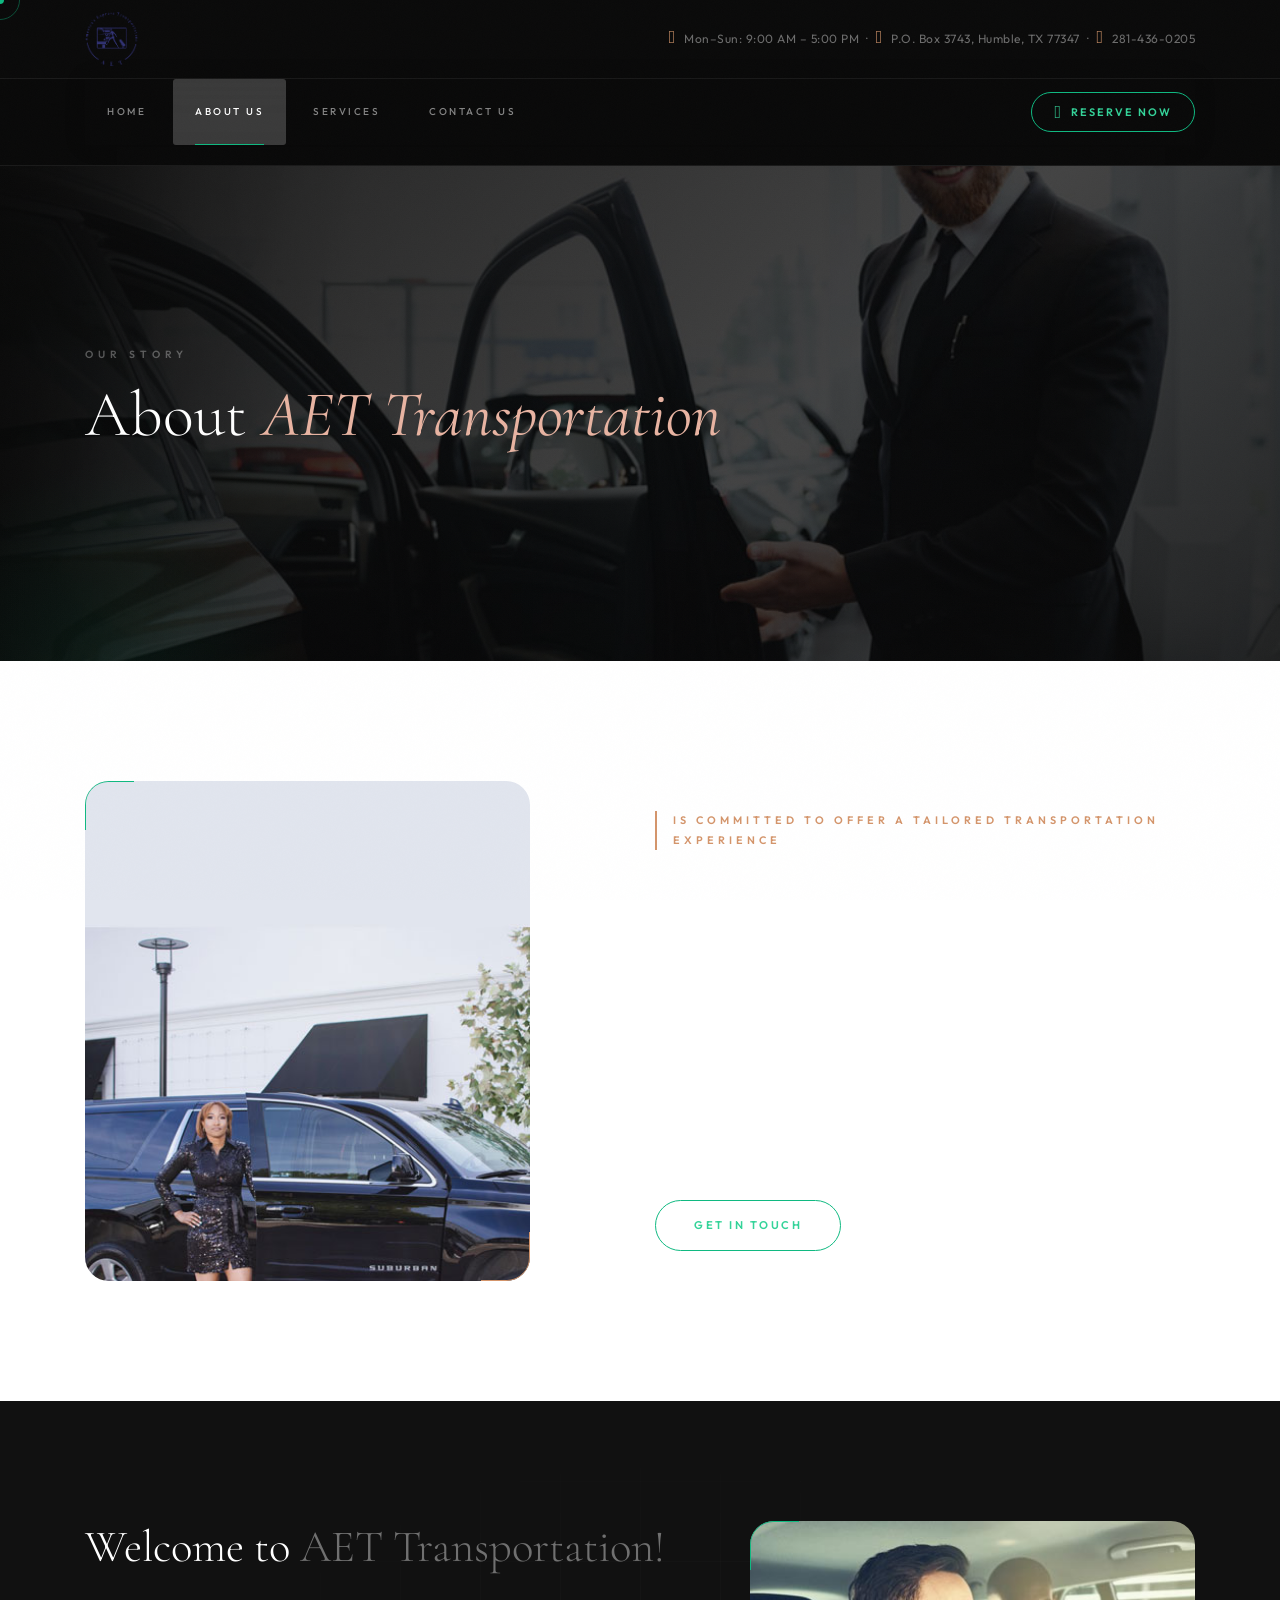
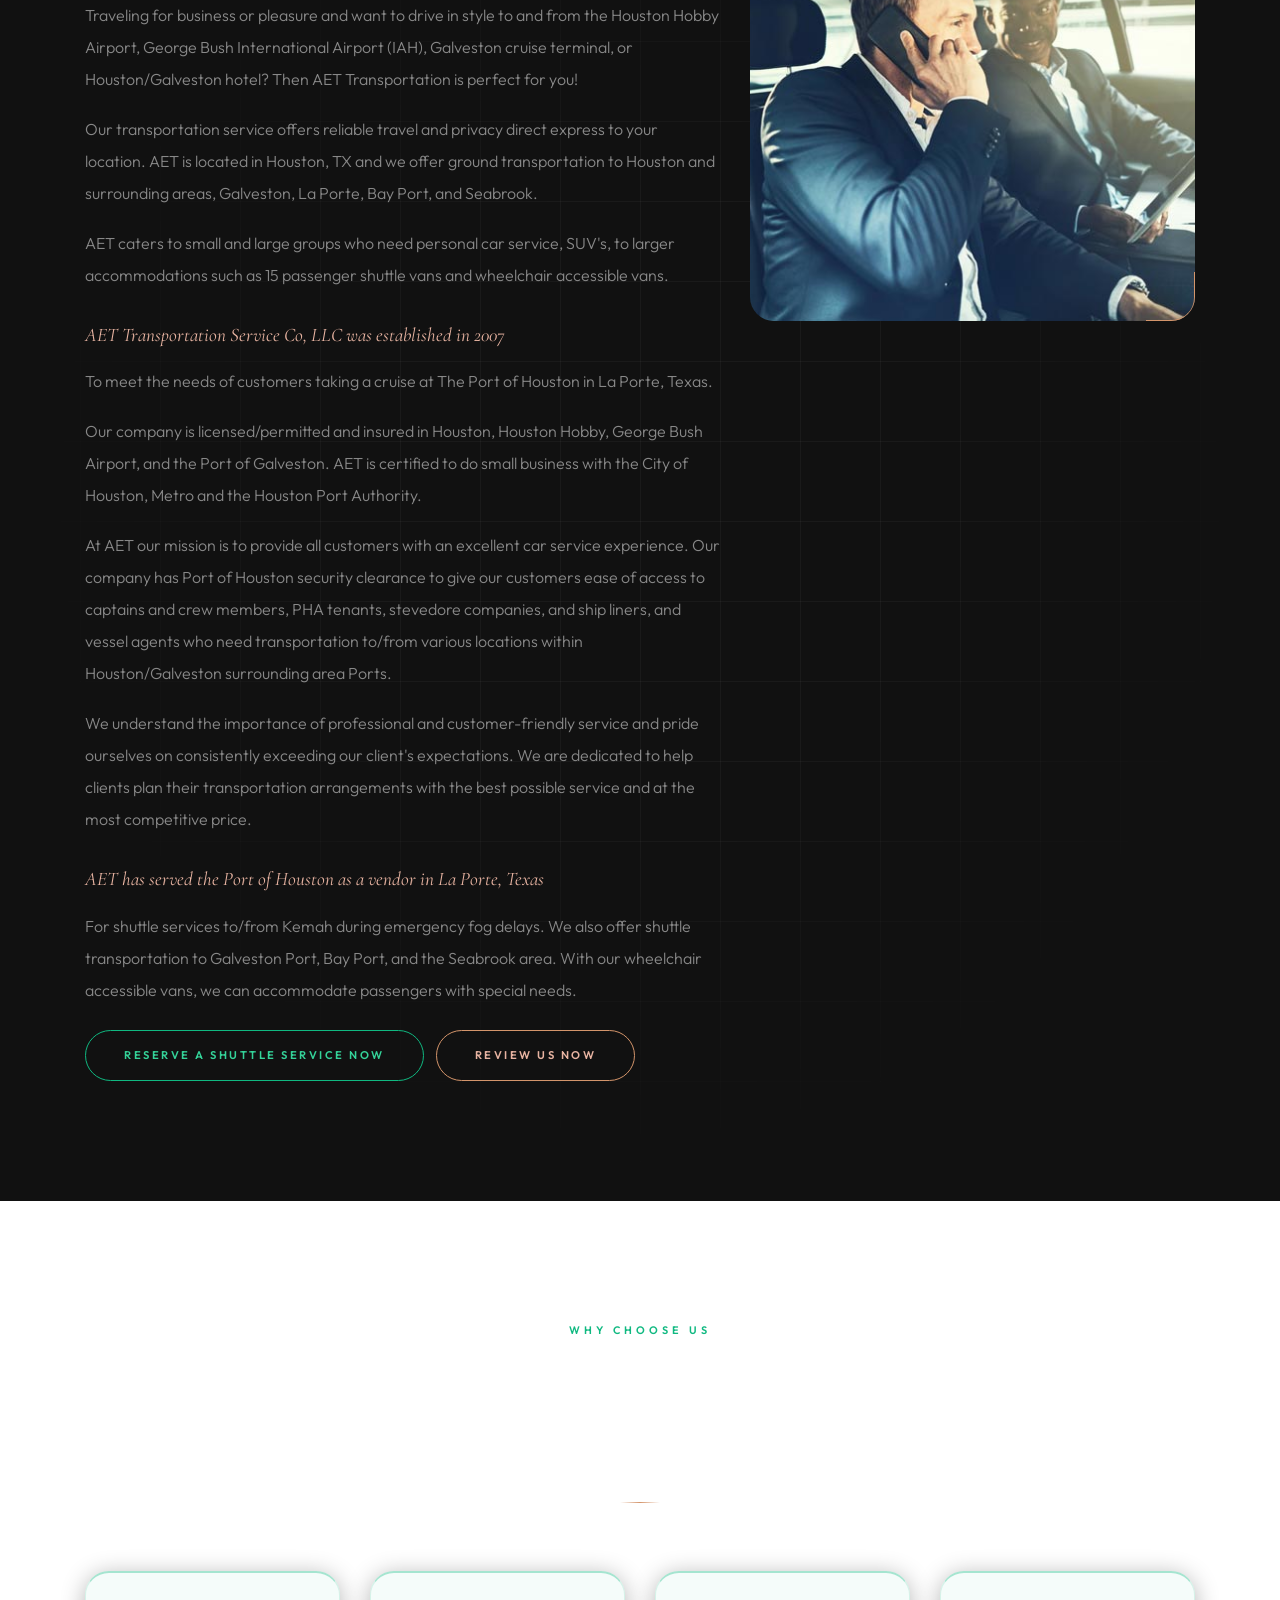
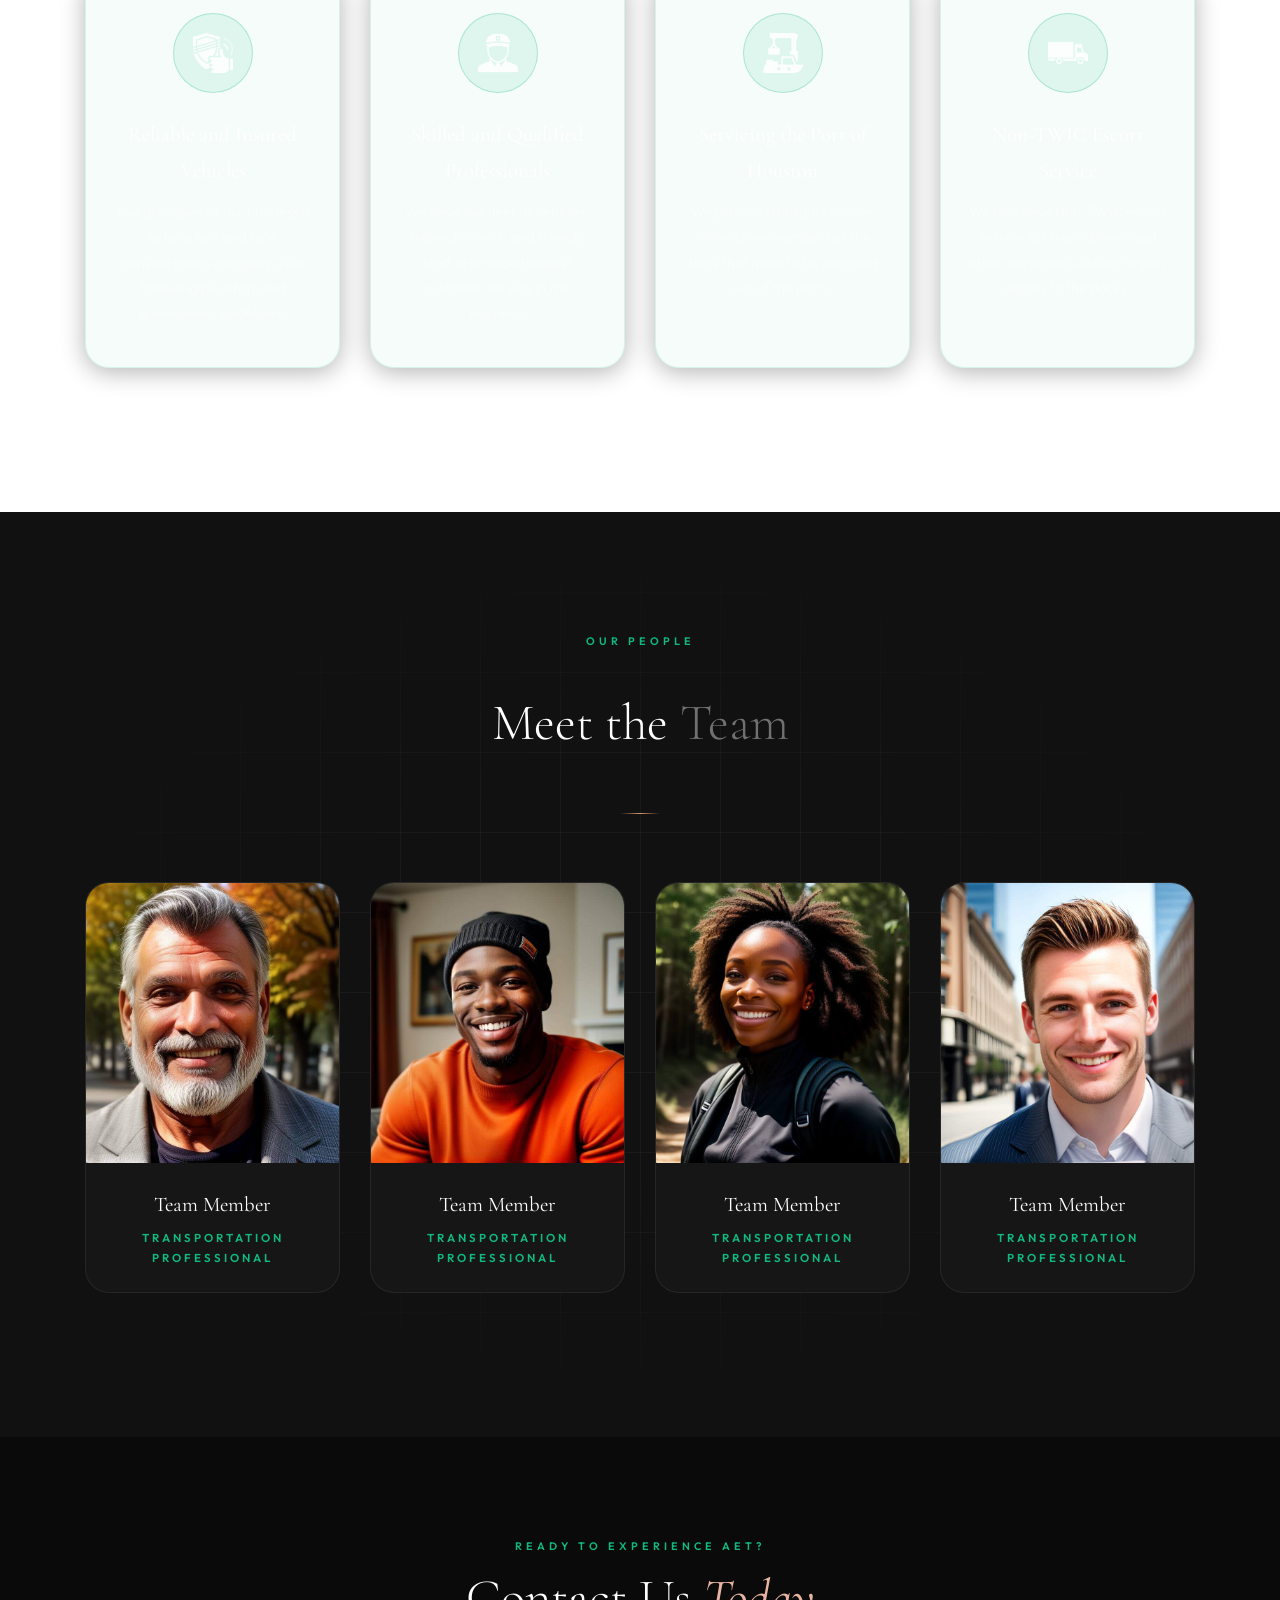
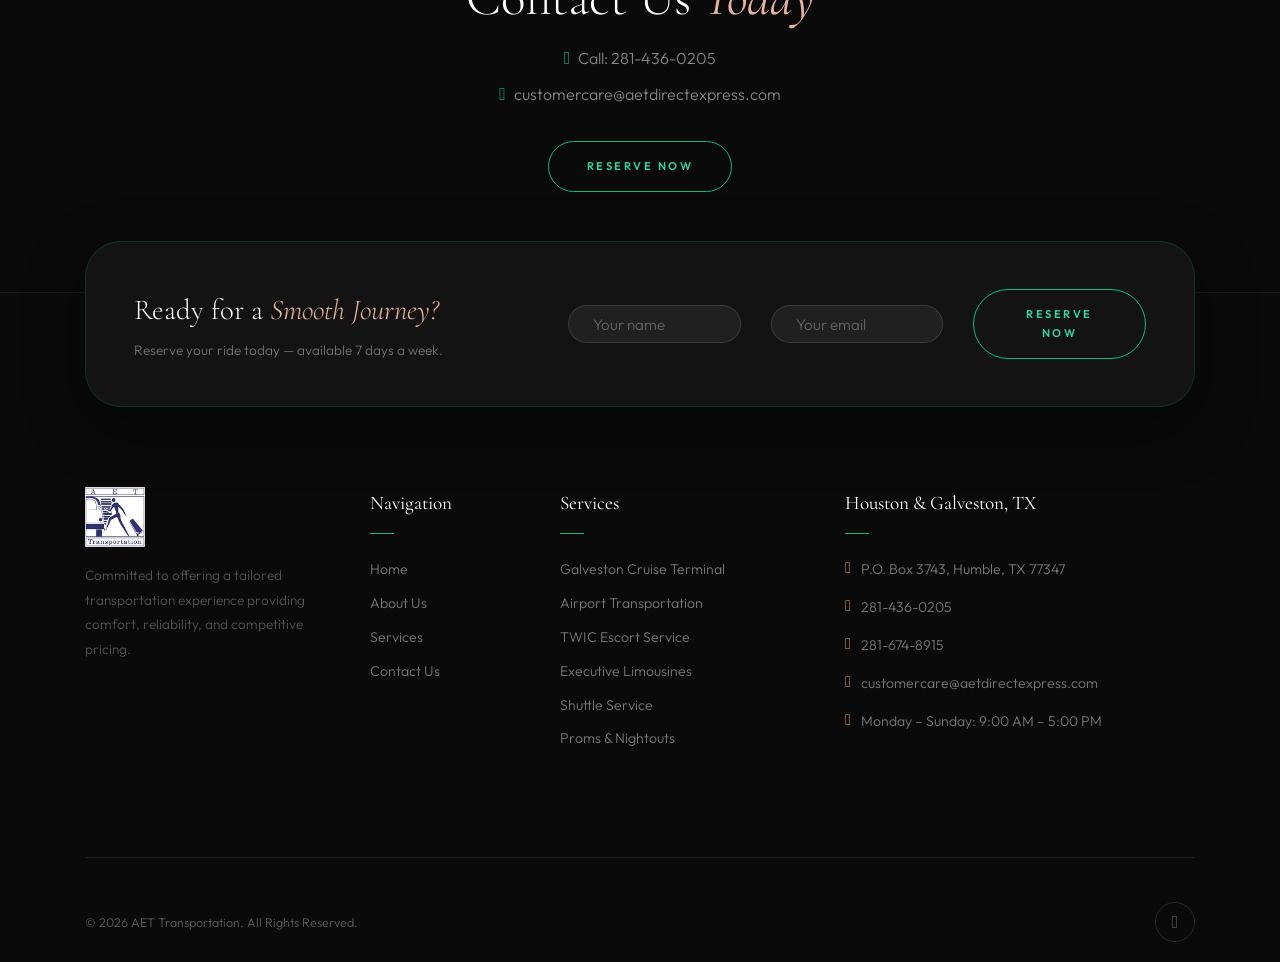
==== commit 31055658: "Polish: fix carousel overflow, boost card/feature contrast, add hotel+venue partners, remove AOS fro" ====
--- a/about.html
+++ b/about.html
@@ -249,7 +249,7 @@
 <!-- ── FOOTER ── -->
 <footer class="site-footer">
   <div class="container">
-    <div class="footer-cta" data-aos="fade-up">
+    <div class="footer-cta">
       <div class="row align-items-center">
         <div class="col-lg-5 d-none d-lg-block">
           <div class="footer-cta-title">Ready for a <em>Smooth Journey?</em></div>
@@ -267,7 +267,7 @@
       </div>
     </div>
 
-    <div class="row" data-aos="fade-up">
+    <div class="row">
       <div class="col-lg-3 col-md-6 mb-5">
         <div class="footer-logo"><img src="assets/images/logo-footer.jpg" alt="AET Transportation"></div>
         <p style="font-size:.85rem;color:var(--white-30);font-weight:300;line-height:1.8;">Committed to offering a tailored transportation experience providing comfort, reliability, and competitive pricing.</p>
@@ -313,7 +313,7 @@
 <script src="assets/bundles/libscripts.bundle.js"></script>
 <script src="assets/plugins/aos/aos.js"></script>
 <script>
-AOS.init({ duration: 900, once: true, offset: 80 });
+AOS.init({ duration: 800, once: true, offset: 0 });
 
 window.addEventListener('load', () => {
   const loader = document.getElementById('pageLoader');
--- a/assets/css/aet.css
+++ b/assets/css/aet.css
@@ -119,7 +119,7 @@
 @keyframes pulse-dot { 0%,100% { opacity:.3; transform:scale(1); } 50% { opacity:.8; transform:scale(1.6); } }
 
 /* Bootstrap carousel overrides */
-.hero-carousel .carousel-inner { overflow: visible; }
+.hero-carousel .carousel-inner { overflow: hidden; }
 .hero-carousel .carousel-item { transition: transform .8s var(--ease); }
 .hero-carousel .carousel-control-prev,
 .hero-carousel .carousel-control-next { width: 52px; height: 52px; background: rgba(255,255,255,.06); border: 1px solid var(--border); border-radius: 50%; top: 50%; transform: translateY(-50%); bottom: auto; opacity: 1; backdrop-filter: blur(12px); transition: all var(--t); }
@@ -139,12 +139,12 @@
 
 /* ── TRUST BAR ── */
 .trust-bar { padding: 0; margin-top: -70px; position: relative; z-index: 10; }
-.trust-bar-inner { background: var(--bg-raised); border: 1px solid var(--border); border-radius: var(--r-xl); padding: 44px 40px; box-shadow: 0 30px 80px rgba(0,0,0,.4); }
+.trust-bar-inner { background: #131313; border: 1px solid rgba(16,185,129,0.18); border-radius: var(--r-xl); padding: 44px 40px; box-shadow: 0 30px 80px rgba(0,0,0,.5), 0 0 60px rgba(16,185,129,.04); }
 .trust-item { text-align: center; padding: 16px 20px; position: relative; }
-.trust-item + .trust-item::before { content: ''; position: absolute; left: 0; top: 20%; height: 60%; width: 1px; background: var(--border); }
+.trust-item + .trust-item::before { content: ''; position: absolute; left: 0; top: 20%; height: 60%; width: 1px; background: rgba(255,255,255,0.08); }
 .trust-number { font-family: var(--font-display); font-size: 3rem; font-weight: 300; color: var(--white); line-height: 1; margin-bottom: 8px; }
 .trust-number .accent { color: var(--emerald-light); }
-.trust-label { font-family: var(--font-body); font-size: .65rem; font-weight: 600; text-transform: uppercase; letter-spacing: 3px; color: var(--white-30); }
+.trust-label { font-family: var(--font-body); font-size: .65rem; font-weight: 600; text-transform: uppercase; letter-spacing: 3px; color: rgba(255,255,255,0.4); }
 
 /* ── SECTION COMMON ── */
 .section { padding: 120px 0; }
@@ -178,35 +178,36 @@
 .img-frame:hover::before, .img-frame:hover::after { width: 70px; height: 70px; }
 
 /* ── SERVICE CARDS ── */
-.service-card { background: var(--bg-glass); border: 1px solid var(--border); border-radius: var(--r-lg); overflow: hidden; transition: all var(--t); position: relative; height: 100%; display: flex; flex-direction: column; }
+.service-card { background: #141414; border: 1px solid rgba(255,255,255,0.10); border-radius: var(--r-lg); overflow: hidden; transition: all var(--t); position: relative; height: 100%; display: flex; flex-direction: column; box-shadow: 0 4px 24px rgba(0,0,0,.4); }
 .service-card::before { content: ''; position: absolute; bottom: -60%; left: 50%; transform: translateX(-50%); width: 200px; height: 200px; background: radial-gradient(circle, var(--emerald-glow) 0%, transparent 70%); opacity: 0; transition: all .6s var(--ease); pointer-events: none; z-index: 0; }
-.service-card:hover { border-color: var(--emerald); transform: translateY(-8px); box-shadow: 0 30px 80px rgba(0,0,0,.3); }
+.service-card:hover { border-color: var(--emerald); transform: translateY(-8px); box-shadow: 0 30px 80px rgba(0,0,0,.4); }
 .service-card:hover::before { opacity: 1; bottom: -30%; }
-.service-card-img { width: 100%; height: 200px; object-fit: cover; display: block; transition: transform .6s var(--ease); }
+.service-card-img { width: 100%; height: 220px; object-fit: cover; display: block; transition: transform .6s var(--ease); }
 .service-card:hover .service-card-img { transform: scale(1.05); }
 .service-card-body { padding: 28px 24px 24px; flex: 1; display: flex; flex-direction: column; position: relative; z-index: 1; }
 .service-card-title { font-family: var(--font-display); font-size: 1.4rem; font-weight: 400; color: var(--white); margin-bottom: 12px; line-height: 1.2; }
-.service-card-text { font-size: .88rem; color: var(--white-30); line-height: 1.8; font-weight: 300; flex: 1; }
+.service-card-text { font-size: .88rem; color: rgba(255,255,255,0.45); line-height: 1.8; font-weight: 300; flex: 1; }
 .service-card-link { display: inline-flex; align-items: center; gap: 8px; color: var(--emerald); font-size: .68rem; font-weight: 600; text-transform: uppercase; letter-spacing: 2px; margin-top: 20px; transition: all var(--t-fast); font-family: var(--font-body); }
 .service-card-link::after { content: '→'; transition: transform .3s var(--ease-spring); }
 .service-card-link:hover { color: var(--rose-light); }
 .service-card-link:hover::after { transform: translateX(5px); }
 
 /* ── FEATURE BOXES (Why Choose) ── */
-.feature-box { background: var(--bg-glass); border: 1px solid var(--border); border-radius: var(--r-lg); padding: 40px 28px; text-align: center; transition: all var(--t); position: relative; overflow: hidden; height: 100%; }
-.feature-box:hover { border-color: var(--emerald); transform: translateY(-6px); box-shadow: 0 25px 60px rgba(0,0,0,.25); }
-.feature-box-icon { width: 76px; height: 76px; margin: 0 auto 24px; display: flex; align-items: center; justify-content: center; border: 1px solid var(--border); border-radius: 50%; transition: all var(--t); background: var(--white-04); }
-.feature-box-icon img { width: 38px; height: 38px; object-fit: contain; filter: brightness(1.4); opacity: .75; transition: all var(--t); }
-.feature-box:hover .feature-box-icon { border-color: var(--emerald); background: var(--emerald-glow); box-shadow: 0 0 30px var(--emerald-glow); }
-.feature-box:hover .feature-box-icon img { opacity: 1; filter: brightness(1.8); }
+.feature-box { background: rgba(16,185,129,0.04); border: 1px solid rgba(16,185,129,0.14); border-top: 2px solid rgba(16,185,129,0.35); border-radius: var(--r-lg); padding: 40px 28px; text-align: center; transition: all var(--t); position: relative; overflow: hidden; height: 100%; box-shadow: 0 4px 24px rgba(0,0,0,.3); }
+.feature-box:hover { border-color: var(--emerald); border-top-color: var(--emerald); transform: translateY(-6px); box-shadow: 0 25px 60px rgba(0,0,0,.3), 0 0 40px rgba(16,185,129,.06); }
+.feature-box-icon { width: 80px; height: 80px; margin: 0 auto 24px; display: flex; align-items: center; justify-content: center; border: 1px solid rgba(16,185,129,0.25); border-radius: 50%; transition: all var(--t); background: rgba(16,185,129,0.10); }
+.feature-box-icon img { width: 40px; height: 40px; object-fit: contain; filter: brightness(1.8); opacity: .9; transition: all var(--t); }
+.feature-box:hover .feature-box-icon { border-color: var(--emerald); background: var(--emerald-glow); box-shadow: 0 0 30px rgba(16,185,129,.2); }
+.feature-box:hover .feature-box-icon img { opacity: 1; filter: brightness(2.2); }
 .feature-box-title { font-family: var(--font-display); font-size: 1.3rem; color: var(--white); margin-bottom: 12px; font-weight: 400; }
-.feature-box-text { font-size: .88rem; color: var(--white-30); line-height: 1.8; font-weight: 300; }
+.feature-box-text { font-size: .88rem; color: rgba(255,255,255,0.5); line-height: 1.8; font-weight: 300; }
 
 /* ── PARTNER LOGOS ── */
-.partner-strip { padding: 60px 0; background: var(--bg-raised); border-top: 1px solid var(--border); border-bottom: 1px solid var(--border); }
-.partner-logo-wrap { display: flex; align-items: center; justify-content: center; padding: 16px; }
-.partner-logo { max-height: 42px; max-width: 120px; width: auto; object-fit: contain; opacity: .4; filter: brightness(2) grayscale(1); transition: all .4s var(--ease); }
-.partner-logo:hover { opacity: .9; filter: brightness(1) grayscale(0); transform: scale(1.05); }
+.partner-strip { padding: 64px 0; background: var(--bg-raised); border-top: 1px solid var(--border); border-bottom: 1px solid var(--border); }
+.partner-strip + .partner-strip { border-top: none; }
+.partner-logo-wrap { display: flex; align-items: center; justify-content: center; padding: 16px 12px; }
+.partner-logo { max-height: 44px; max-width: 130px; width: auto; object-fit: contain; opacity: .55; filter: brightness(2) grayscale(1); transition: all .4s var(--ease); }
+.partner-logo:hover { opacity: 1; filter: brightness(1) grayscale(0); transform: scale(1.08); }
 
 /* ── CTA BANNER ── */
 .cta-banner { padding: 100px 0; background-size: cover; background-position: center; background-attachment: fixed; position: relative; }
@@ -273,27 +274,27 @@
 
 /* ── FOOTER ── */
 .site-footer { background: var(--bg); border-top: 1px solid var(--border); padding-top: 0; }
-.footer-cta { background: var(--bg-card); border: 1px solid var(--border); border-radius: var(--r-xl); padding: 44px 48px; margin-top: -52px; margin-bottom: 80px; position: relative; z-index: 10; }
+.footer-cta { background: #131313; border: 1px solid rgba(16,185,129,0.2); border-radius: var(--r-xl); padding: 44px 48px; margin-top: -52px; margin-bottom: 80px; position: relative; z-index: 10; box-shadow: 0 20px 60px rgba(0,0,0,.4); }
 .footer-cta-title { font-family: var(--font-display); font-size: 1.8rem; font-weight: 300; color: var(--white); margin-bottom: 4px; }
 .footer-cta-title em { color: var(--rose-light); font-style: italic; }
-.footer-cta-sub { font-size: .85rem; color: var(--white-30); font-weight: 300; }
-.footer-cta .form-control { background: var(--white-04) !important; border: 1px solid var(--border) !important; color: var(--white) !important; border-radius: var(--r-pill) !important; padding: 14px 24px !important; }
+.footer-cta-sub { font-size: .85rem; color: rgba(255,255,255,0.4); font-weight: 300; }
+.footer-cta .form-control { background: rgba(255,255,255,0.06) !important; border: 1px solid rgba(255,255,255,0.12) !important; color: var(--white) !important; border-radius: var(--r-pill) !important; padding: 14px 24px !important; }
 .footer-cta .form-control:focus { border-color: var(--emerald) !important; box-shadow: 0 0 0 3px var(--emerald-glow) !important; }
 .footer-col-title { font-family: var(--font-display); font-size: 1.2rem; font-weight: 400; color: var(--white); margin-bottom: 24px; padding-bottom: 14px; position: relative; }
 .footer-col-title::after { content: ''; position: absolute; bottom: 0; left: 0; width: 24px; height: 1px; background: var(--emerald); }
 .footer-col-links { list-style: none; padding: 0; margin: 0; }
 .footer-col-links li { margin-bottom: 10px; }
-.footer-col-links li a { color: var(--white-30); font-size: .88rem; font-weight: 300; transition: all var(--t-fast); }
+.footer-col-links li a { color: rgba(255,255,255,0.45); font-size: .88rem; font-weight: 300; transition: all var(--t-fast); }
 .footer-col-links li a:hover { color: var(--emerald-light); padding-left: 5px; }
-.footer-contact-item { display: flex; align-items: flex-start; gap: 10px; margin-bottom: 14px; font-size: .88rem; color: rgba(255,255,255,.4); font-weight: 300; }
+.footer-contact-item { display: flex; align-items: flex-start; gap: 10px; margin-bottom: 14px; font-size: .88rem; color: rgba(255,255,255,.45); font-weight: 300; }
 .footer-contact-item .zmdi { color: var(--rose); font-size: 16px; margin-top: 2px; flex-shrink: 0; }
-.footer-contact-item a { color: rgba(255,255,255,.4); }
+.footer-contact-item a { color: rgba(255,255,255,.45); }
 .footer-contact-item a:hover { color: var(--emerald-light); }
 .footer-logo img { max-height: 60px; width: auto; margin-bottom: 16px; }
-.footer-divider { border: none; border-top: 1px solid var(--border); margin: 48px 0 24px; }
+.footer-divider { border: none; border-top: 1px solid rgba(255,255,255,0.07); margin: 48px 0 24px; }
 .footer-bottom { padding: 20px 0; display: flex; align-items: center; justify-content: space-between; flex-wrap: wrap; gap: 12px; }
-.footer-copyright { font-size: .78rem; color: var(--white-30); font-family: var(--font-body); font-weight: 300; }
-.footer-back-top { width: 40px; height: 40px; border-radius: 50%; border: 1px solid var(--border); display: inline-flex; align-items: center; justify-content: center; color: var(--white-30); transition: all var(--t); }
+.footer-copyright { font-size: .78rem; color: rgba(255,255,255,0.35); font-family: var(--font-body); font-weight: 300; }
+.footer-back-top { width: 40px; height: 40px; border-radius: 50%; border: 1px solid rgba(255,255,255,0.12); display: inline-flex; align-items: center; justify-content: center; color: rgba(255,255,255,0.35); transition: all var(--t); }
 .footer-back-top:hover { border-color: var(--emerald); background: var(--emerald-glow); color: var(--emerald); transform: translateY(-3px); }
 
 /* ── SERVICE PAGE BLOCKS ── */
@@ -335,9 +336,13 @@
 }
 
 /* ── AOS OVERRIDES ── */
-[data-aos] { transition-duration: 900ms !important; transition-timing-function: var(--ease) !important; }
-[data-aos="fade-up"] { transform: translate3d(0,50px,0) !important; }
+[data-aos] { transition-duration: 800ms !important; transition-timing-function: var(--ease) !important; }
+[data-aos="fade-up"] { transform: translate3d(0,40px,0) !important; }
 [data-aos="fade-up"].aos-animate { transform: translate3d(0,0,0) !important; }
+[data-aos="fade-right"] { transform: translate3d(-40px,0,0) !important; }
+[data-aos="fade-right"].aos-animate { transform: translate3d(0,0,0) !important; }
+[data-aos="fade-left"] { transform: translate3d(40px,0,0) !important; }
+[data-aos="fade-left"].aos-animate { transform: translate3d(0,0,0) !important; }
 
 /* Custom cursor */
 @media (min-width: 992px) {
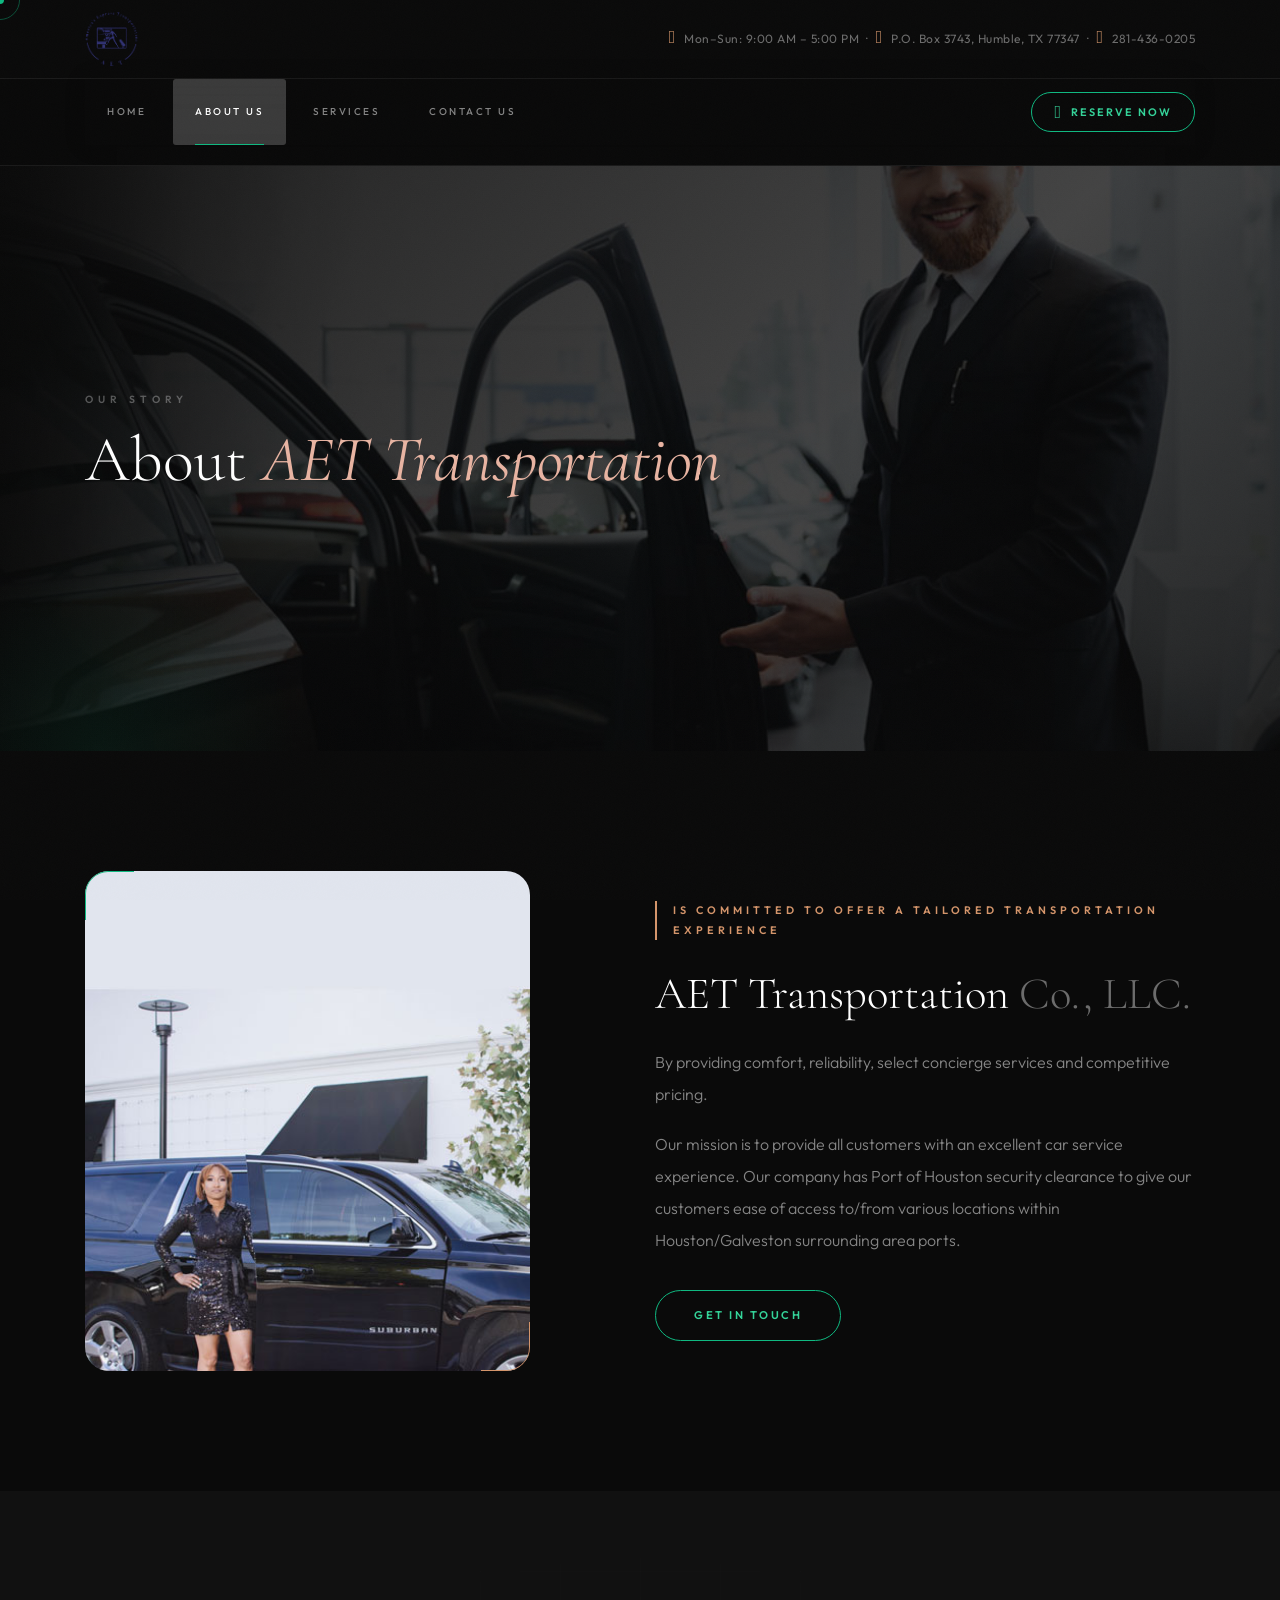
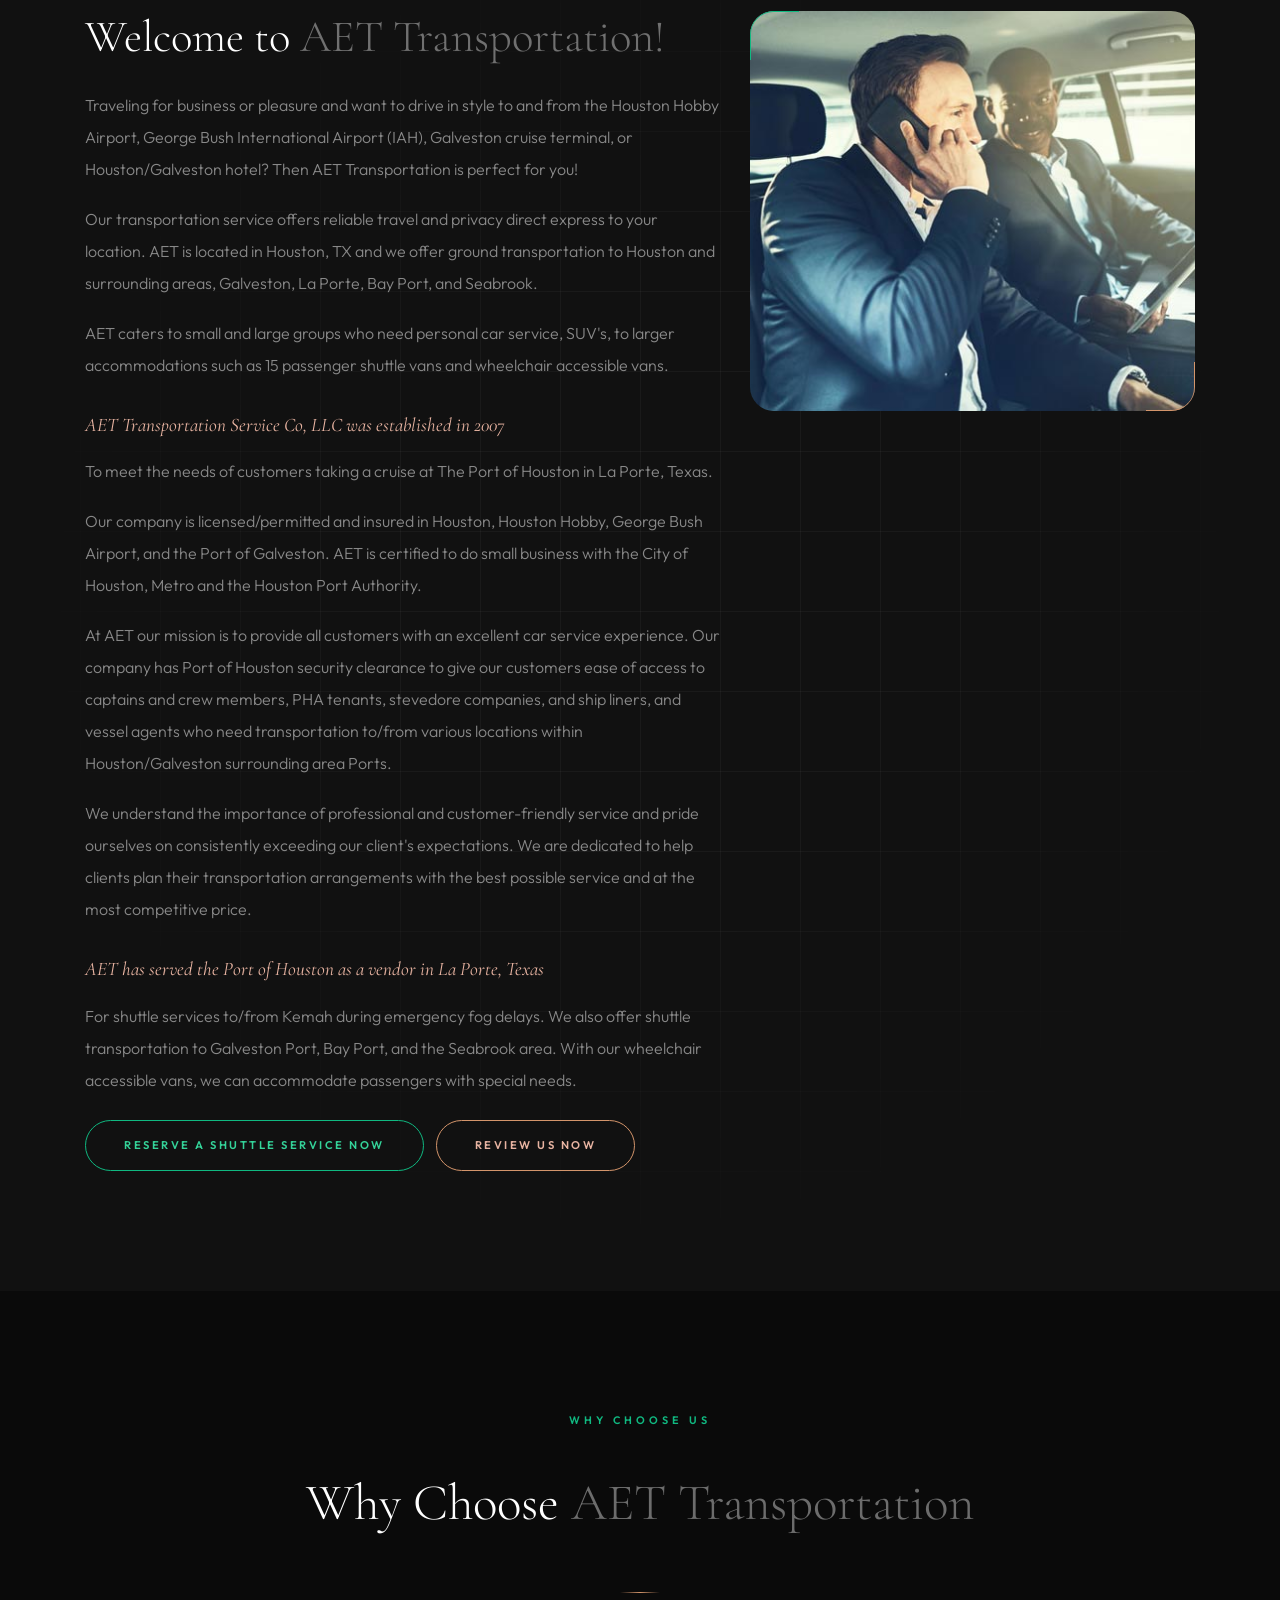
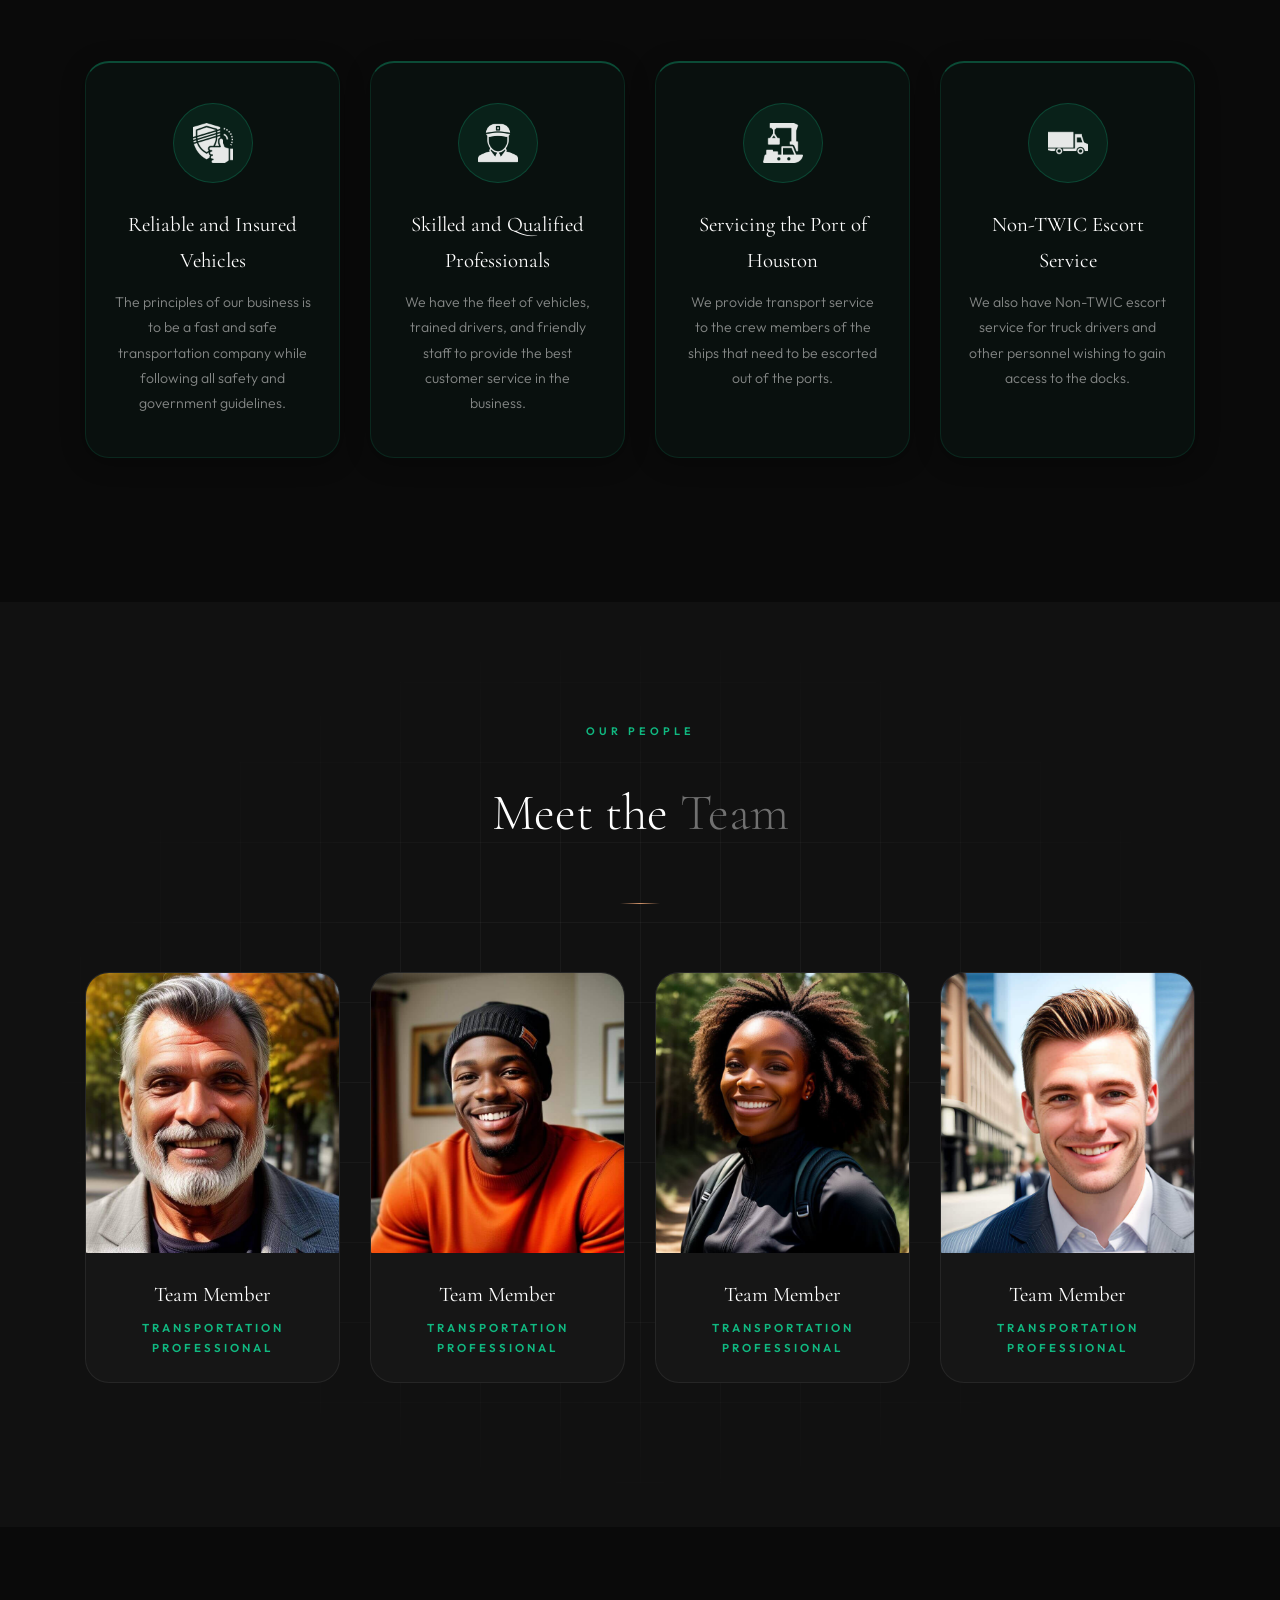
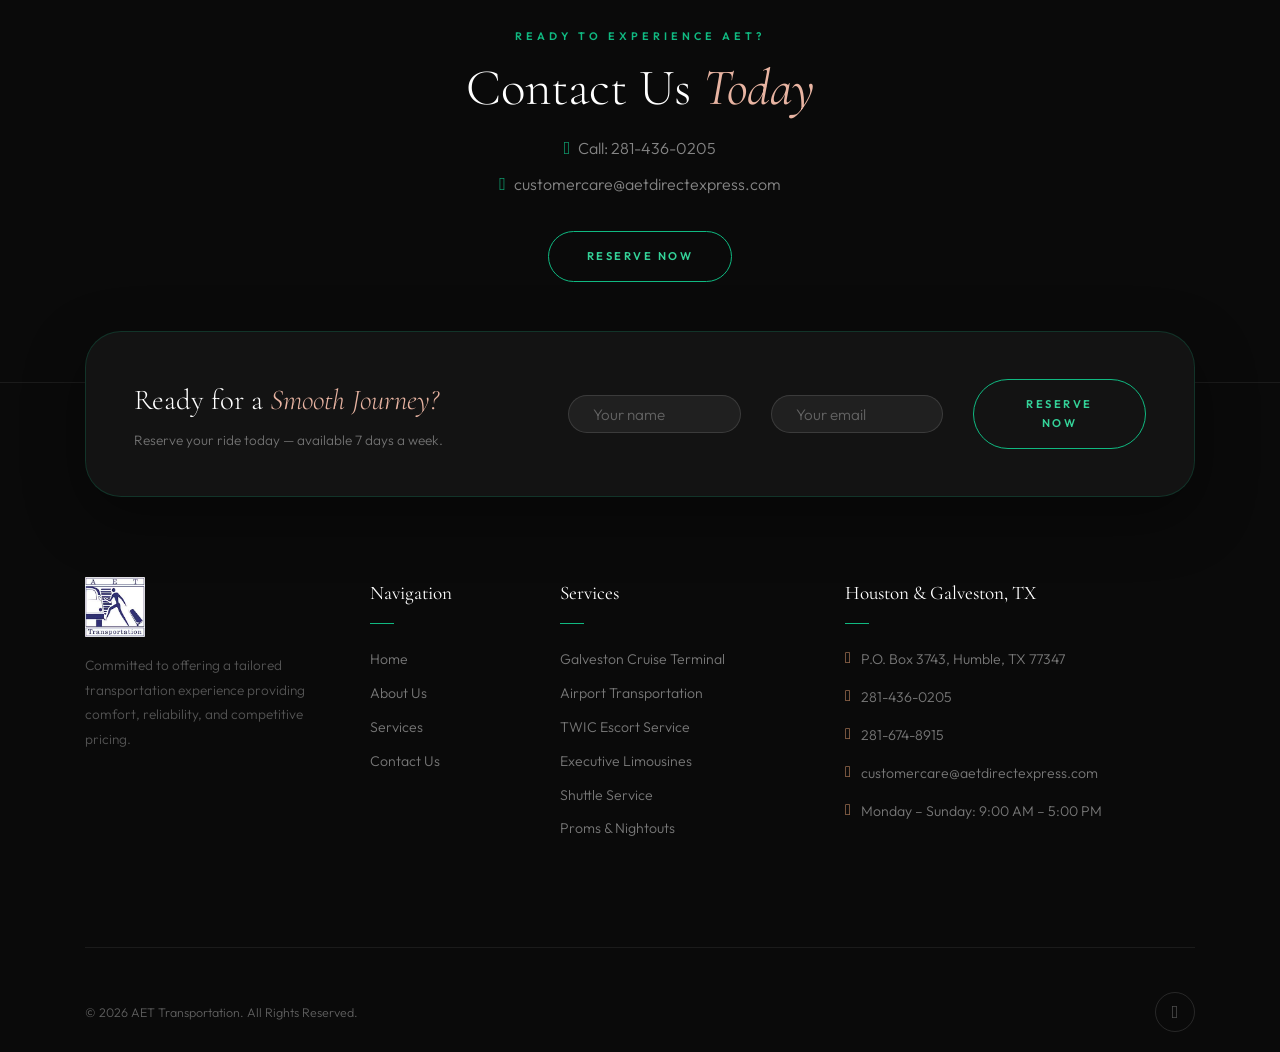
==== commit 215a875e: "Full review fixes: object-fit cover on all img-frame images, taller inner-banner - Add object-fit:co" ====
--- a/about.html
+++ b/about.html
@@ -75,7 +75,7 @@
     <div class="row align-items-center">
       <div class="col-lg-5 mb-5 mb-lg-0" data-aos="fade-right">
         <div class="img-frame" style="max-height:500px;">
-          <img src="assets/images/welcome.jpg" alt="AET Transportation" style="height:500px;">
+          <img src="assets/images/welcome.jpg" alt="AET Transportation" style="height:500px;width:100%;object-fit:cover;object-position:center 65%;">
         </div>
       </div>
       <div class="col-lg-6 offset-lg-1" data-aos="fade-left">
@@ -116,7 +116,7 @@
       </div>
       <div class="col-lg-5" data-aos="fade-left">
         <div class="img-frame" style="max-height:400px;">
-          <img src="assets/images/about-cruise.jpg" alt="AET Transportation Cruise Service" style="height:400px;">
+          <img src="assets/images/about-cruise.jpg" alt="AET Transportation Cruise Service" style="height:400px;width:100%;object-fit:cover;object-position:center;">
         </div>
       </div>
     </div>
--- a/assets/css/aet.css
+++ b/assets/css/aet.css
@@ -83,8 +83,8 @@
 .site-nav .nav-link::after { content: ''; position: absolute; bottom: 0; left: 22px; right: 22px; height: 1px; background: var(--emerald); transform: scaleX(0); transition: transform .4s var(--ease-spring); }
 .site-nav .nav-link:hover, .site-nav .nav-item.active .nav-link { color: var(--white) !important; }
 .site-nav .nav-link:hover::after, .site-nav .nav-item.active .nav-link::after { transform: scaleX(1); }
-.site-nav .navbar-toggler { border: 1px solid var(--white-15) !important; border-radius: var(--r-sm); padding: 8px 12px; }
-.site-nav .navbar-toggler-icon { filter: invert(1) brightness(.7); }
+.site-nav .navbar-toggler { border: 1px solid rgba(16,185,129,.4) !important; border-radius: var(--r-sm); padding: 8px 12px; background: transparent; }
+.site-nav .navbar-toggler-icon { background-image: url("data:image/svg+xml,%3csvg xmlns='http://www.w3.org/2000/svg' width='30' height='30' viewBox='0 0 30 30'%3e%3cpath stroke='rgba%28255%2C255%2C255%2C0.85%29' stroke-linecap='round' stroke-miterlimit='10' stroke-width='2' d='M4 7h22M4 15h22M4 23h22'/%3e%3c/svg%3e"); }
 .nav-cta { display: inline-flex; align-items: center; gap: 8px; background: transparent; border: 1px solid var(--emerald); color: var(--emerald-light) !important; font-family: var(--font-body); font-weight: 600; font-size: .68rem; letter-spacing: 2px; text-transform: uppercase; padding: 10px 22px !important; border-radius: var(--r-pill); transition: all var(--t); margin-left: 12px; }
 .nav-cta:hover { background: var(--emerald); color: var(--bg) !important; box-shadow: 0 8px 30px rgba(16,185,129,.25); }
 
@@ -147,7 +147,7 @@
 .trust-label { font-family: var(--font-body); font-size: .65rem; font-weight: 600; text-transform: uppercase; letter-spacing: 3px; color: rgba(255,255,255,0.4); }
 
 /* ── SECTION COMMON ── */
-.section { padding: 120px 0; }
+.section { padding: 120px 0; background: var(--bg); }
 .section-alt { background: var(--bg-raised); position: relative; }
 .section-alt::before { content: ''; position: absolute; inset: 0; background-image: linear-gradient(var(--white-04) 1px, transparent 1px), linear-gradient(90deg, var(--white-04) 1px, transparent 1px); background-size: 80px 80px; pointer-events: none; mask-image: radial-gradient(ellipse at center, black 30%, transparent 70%); -webkit-mask-image: radial-gradient(ellipse at center, black 30%, transparent 70%); }
 .section-eyebrow { display: block; font-family: var(--font-body); font-size: .68rem; font-weight: 600; text-transform: uppercase; letter-spacing: 4px; color: var(--emerald); margin-bottom: 14px; }
@@ -224,7 +224,7 @@
 .testimonial-author { font-family: var(--font-display); color: var(--rose-light); font-style: italic; font-size: 1.05rem; font-weight: 500; }
 
 /* ── INNER BANNER (subpages) ── */
-.inner-banner { min-height: 55vh; display: flex; align-items: center; background-size: cover; background-position: center; position: relative; overflow: hidden; }
+.inner-banner { min-height: 65vh; display: flex; align-items: center; background-size: cover; background-position: center; position: relative; overflow: hidden; }
 .inner-banner::before { content: ''; position: absolute; inset: 0; background: linear-gradient(135deg, rgba(10,10,10,.85) 0%, rgba(10,10,10,.6) 60%, rgba(10,10,10,.8) 100%); z-index: 1; }
 .inner-banner::after { content: ''; position: absolute; width: 400px; height: 400px; left: -100px; bottom: -200px; background: radial-gradient(circle, rgba(16,185,129,.08) 0%, transparent 70%); z-index: 1; pointer-events: none; }
 .inner-banner .container { position: relative; z-index: 2; }
@@ -315,24 +315,57 @@
   .trust-item + .trust-item::before { display: none; }
   .section { padding: 80px 0; }
   .content-section { padding: 80px 0; }
-  .service-block { min-height: 50vh; }
+  /* ── Mobile nav collapse ── */
+  #navMenu { background: rgba(10,10,10,.97); padding: 0 0 20px; border-top: 1px solid rgba(16,185,129,.15); margin: 0; }
+  .site-nav .navbar-nav { padding: 8px 0; }
+  .site-nav .nav-link { padding: 12px 4px !important; border-bottom: 1px solid rgba(255,255,255,.04); display: block; }
+  .site-nav .nav-link::after { display: none; }
+  .site-nav .nav-item:last-child .nav-link { border-bottom: none; }
+  .nav-cta { margin: 16px 0 0; display: block; text-align: center; margin-left: 0; }
 }
 @media (max-width: 767px) {
-  .hero-slide { min-height: 100vh; padding-top: 80px; }
+  .hero-slide { min-height: 100vh; padding-top: 60px; }
   .hero-title { font-size: 2.6rem; }
+  .hero-content { max-width: 100%; }
+  .hero-subtitle { font-size: .9rem; }
+  .hero-badges { flex-wrap: wrap; gap: 8px; }
   .trust-bar { margin-top: -20px; }
   .trust-number { font-size: 2.2rem; }
-  .section { padding: 60px 0; }
-  .inner-banner { min-height: 40vh; }
-  .inner-banner-title { font-size: 2.2rem; }
-  .footer-cta { padding: 28px 20px; margin-top: -30px; margin-bottom: 50px; }
+  .section { padding: 56px 0; }
+  .section-title { font-size: clamp(1.8rem, 6vw, 2.6rem); }
+  .content-heading { font-size: clamp(1.7rem, 6vw, 2.4rem); }
+  .inner-banner { min-height: 38vh; padding: 100px 0 50px; }
+  .inner-banner-title { font-size: 2rem; }
+  .inner-banner-eyebrow { font-size: .6rem; }
+  /* Constrain tall images on mobile */
+  .img-frame { max-height: 280px !important; overflow: hidden; }
+  .img-frame img { height: 280px !important; width: 100%; object-fit: cover; object-position: center 60%; }
+  /* Feature boxes */
+  .feature-box { background: rgba(16,185,129,.07); border-color: rgba(16,185,129,.25); }
+  /* Service cards */
+  .service-card-img { height: 200px; }
+  /* Partner logos scrollable */
+  .partner-strip { overflow-x: auto; flex-wrap: nowrap; -webkit-overflow-scrolling: touch; padding-bottom: 8px; justify-content: flex-start; }
+  .partner-logo { flex: 0 0 auto; }
+  /* Footer */
+  .footer-cta { padding: 28px 20px; margin-top: 0; margin-bottom: 40px; }
   .contact-form-wrap, .contact-sidebar { padding: 28px 20px; }
   .hero-carousel .carousel-control-prev { left: 10px; }
   .hero-carousel .carousel-control-next { right: 10px; }
+  /* CTA banner */
+  .cta-banner { padding: 70px 0; background-attachment: scroll; }
+  .cta-banner-title { font-size: 2rem; }
 }
 @media (max-width: 575px) {
-  .hero-title { font-size: 2rem; }
-  .inner-banner-title { font-size: 1.8rem; }
+  .hero-title { font-size: 1.9rem; }
+  .hero-eyebrow { font-size: .6rem; letter-spacing: 3px; }
+  .inner-banner-title { font-size: 1.7rem; }
+  .section-title { font-size: 1.7rem; }
+  .btn-aet { font-size: .62rem; padding: 14px 24px; }
+  .trust-number { font-size: 1.9rem; }
+  .trust-label { font-size: .6rem; letter-spacing: 2px; }
+  .section-eyebrow { font-size: .58rem; letter-spacing: 3px; }
+  .footer-cta-title { font-size: 1.6rem; }
 }
 
 /* ── AOS OVERRIDES ── */
